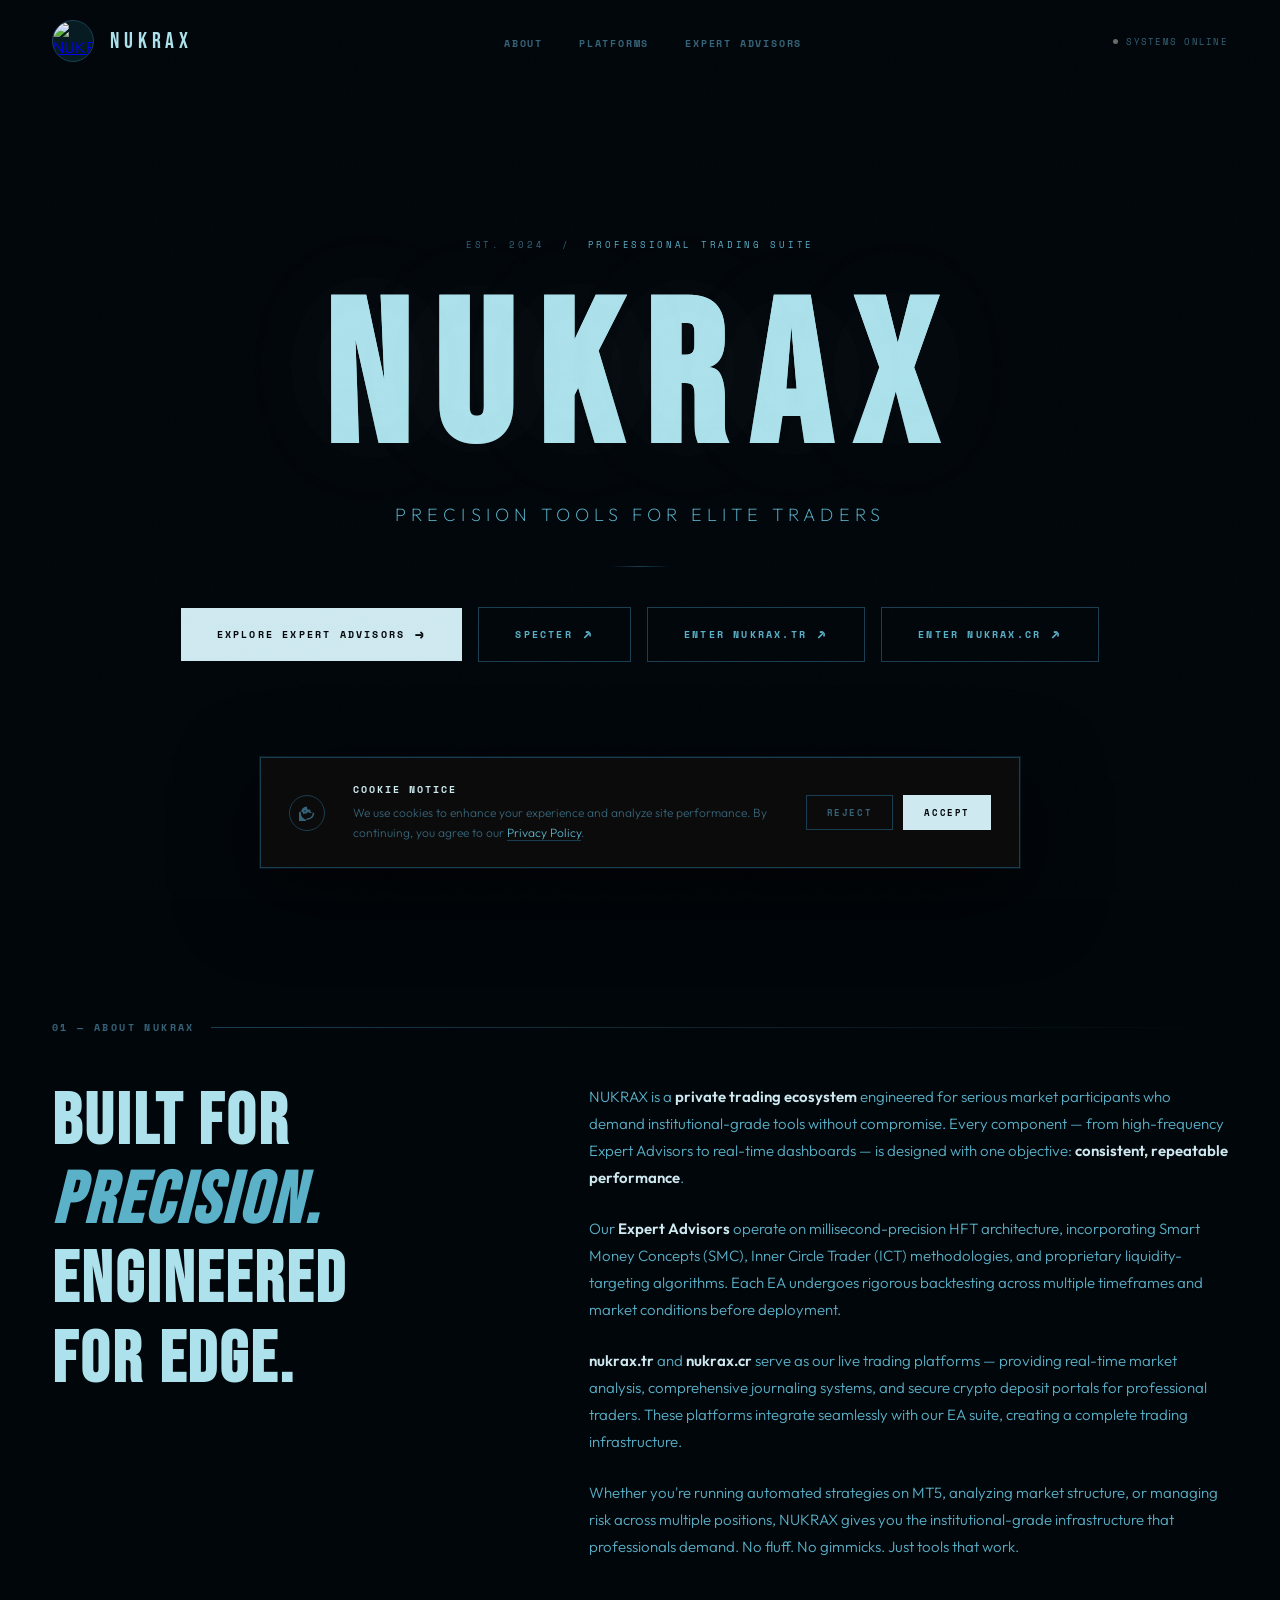
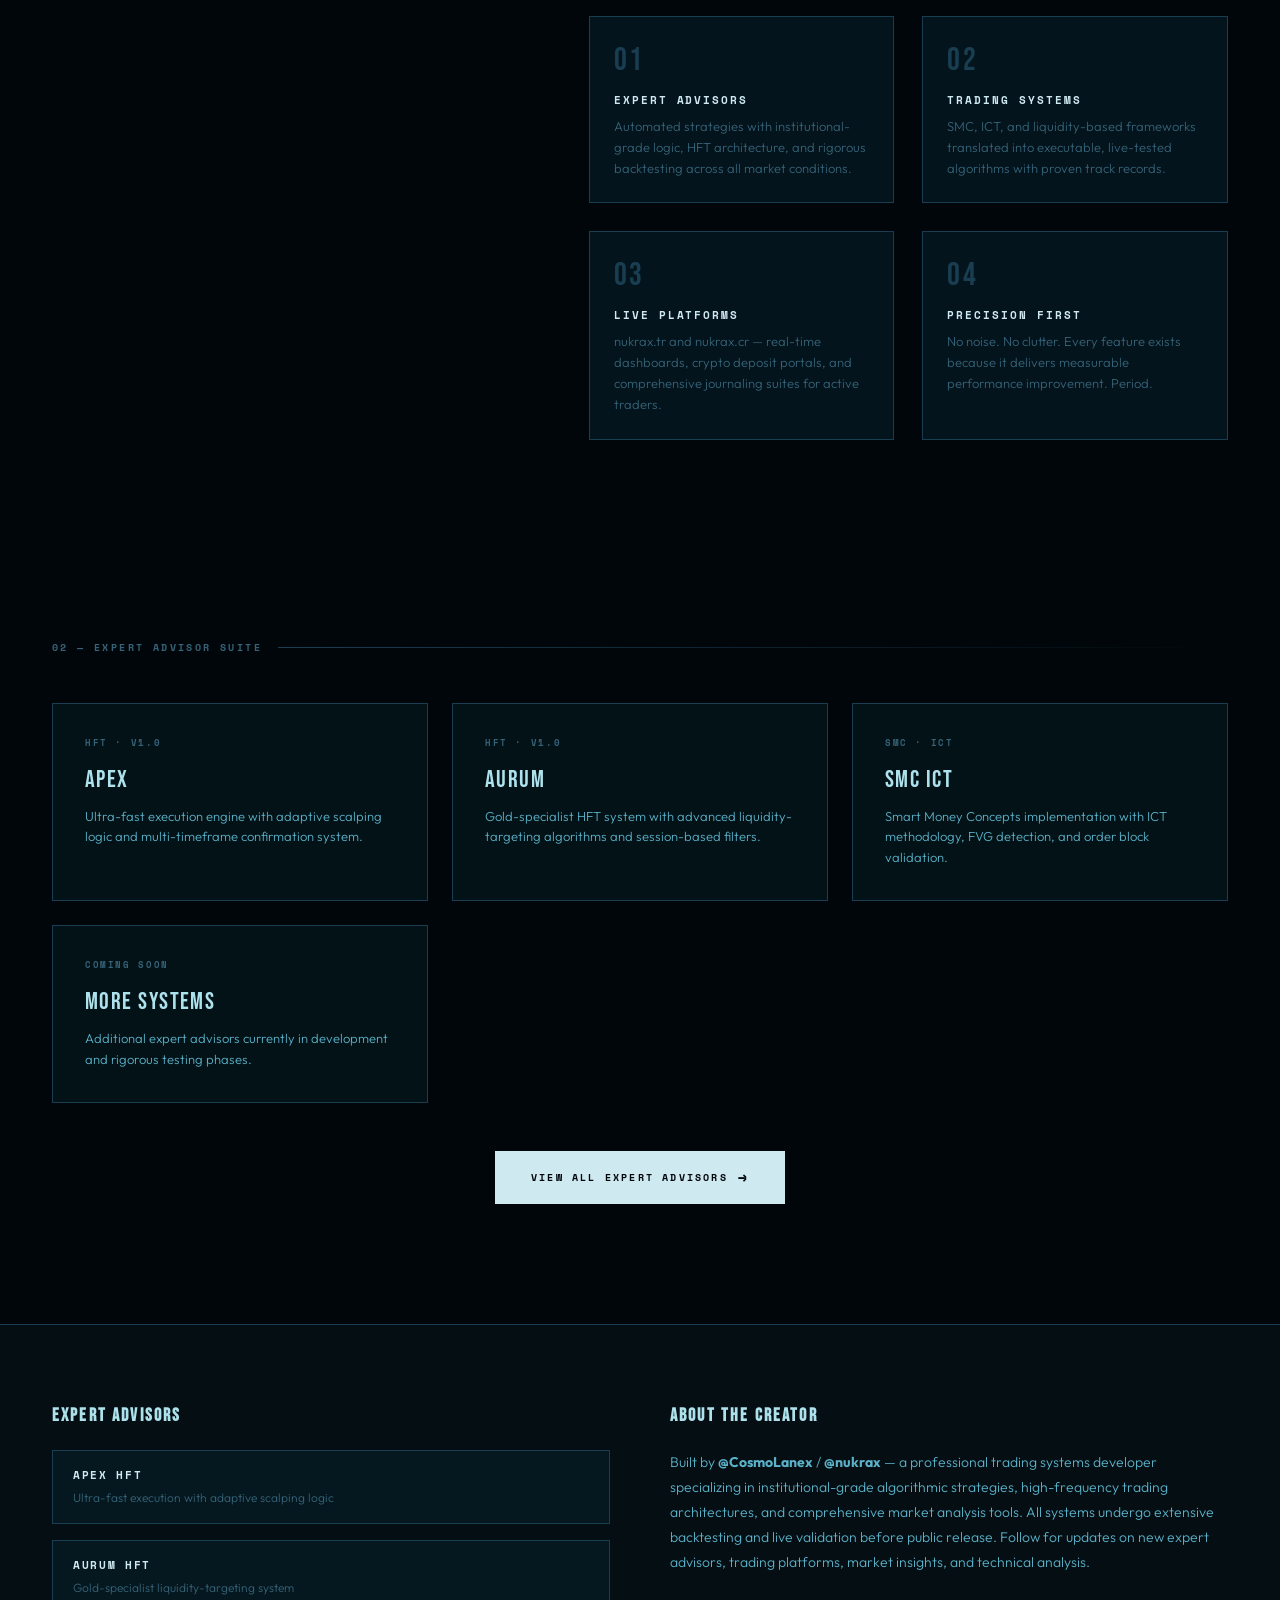
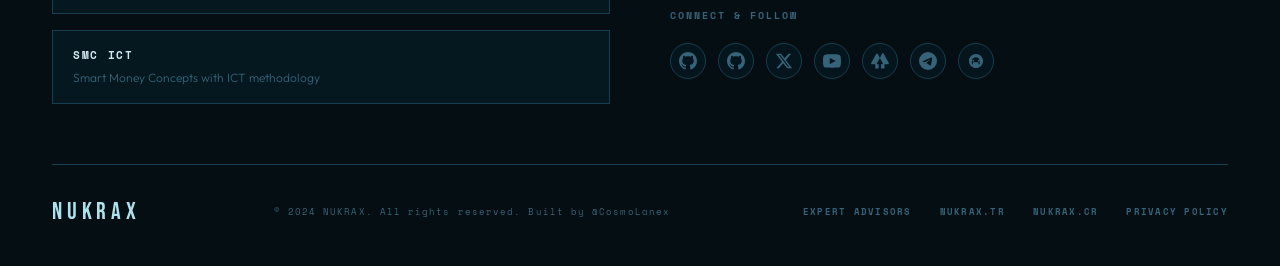
==== index.html @ e753c2ed "Add files via upload" ====
<!DOCTYPE html>
<html lang="en">
<head>
<meta charset="UTF-8"/>
<meta name="viewport" content="width=device-width, initial-scale=1.0"/>
<title>NUKRAX — Precision Tools for Elite Traders</title>
<link rel="preconnect" href="https://fonts.googleapis.com"/>
<link rel="preconnect" href="https://fonts.gstatic.com" crossorigin/>
<link href="https://fonts.googleapis.com/css2?family=Bebas+Neue&family=Space+Mono:wght@400;700&family=Outfit:wght@200;300;400;600&display=swap" rel="stylesheet"/>
<style>
:root {
  --black:    #01060B;
  --deep:     #050E13;
  --charcoal: #061B21;
  --mid:      #07222E;
  --steel:    #1A3E51;
  --muted:    #366378;
  --smoke:    #5AB1C8;
  --offwhite: #cfe9f0;
  --white:    #ADE2EC;
  --accent:   #5AB1C8;
  --glow:     rgba(90,177,200,0.07);
  --glow-md:  rgba(90,177,200,0.14);
  --glow-lg:  rgba(90,177,200,0.26);
  --cyan:     #25839E;
  --font-d:   'Bebas Neue', sans-serif;
  --font-m:   'Space Mono', monospace;
  --font-b:   'Outfit', sans-serif;
  --ease:     cubic-bezier(0.16,1,0.3,1);
}

*,*::before,*::after{box-sizing:border-box;margin:0;padding:0}
html{scroll-behavior:smooth;font-size:16px}
body{
  background:var(--black);
  color:var(--offwhite);
  font-family:var(--font-b);
  font-weight:300;
  overflow-x:hidden;
}

::-webkit-scrollbar{width:2px}
::-webkit-scrollbar-track{background:var(--black)}
::-webkit-scrollbar-thumb{background:var(--steel);border-radius:2px}

/* ── FROST GRAIN ── */
body::after{
  content:'';
  position:fixed;inset:0;
  z-index:9998;
  pointer-events:none;
  opacity:0.02;
  background-image:url("data:image/svg+xml,%3Csvg viewBox='0 0 256 256' xmlns='http://www.w3.org/2000/svg'%3E%3Cfilter id='n'%3E%3CfeTurbulence type='fractalNoise' baseFrequency='0.9' numOctaves='4' stitchTiles='stitch'/%3E%3C/filter%3E%3Crect width='100%25' height='100%25' filter='url(%23n)'/%3E%3C/svg%3E");
  background-size:180px 180px;
  animation:grain .5s steps(1) infinite;
}
@keyframes grain{
  0%,100%{transform:translate(0,0)}10%{transform:translate(-2%,-3%)}
  20%{transform:translate(3%,2%)}30%{transform:translate(-1%,4%)}
  40%{transform:translate(4%,-1%)}50%{transform:translate(-3%,3%)}
  60%{transform:translate(2%,-4%)}70%{transform:translate(-4%,2%)}
  80%{transform:translate(3%,1%)}90%{transform:translate(-2%,-2%)}
}

/* ── PAGE CURTAIN ── */
#page-curtain{
  position:fixed;inset:0;
  z-index:10000;
  background:var(--black);
  pointer-events:none;
  opacity:0;
  transition:opacity .5s var(--ease);
}
#page-curtain.active{
  opacity:1;
  pointer-events:all;
}

/* ── NAV ── */
nav{
  position:fixed;top:0;left:0;right:0;
  z-index:100;
  display:flex;align-items:center;justify-content:space-between;
  padding:20px 52px;
  background:rgba(1,6,11,0);
  backdrop-filter:blur(0px);
  border-bottom:1px solid transparent;
  transition:all .6s var(--ease);
}
nav.scrolled{
  background:rgba(1,6,11,0.82);
  backdrop-filter:blur(20px);
  border-bottom-color:rgba(90,177,200,0.18);
}

/* Logo in top-left corner */
.nav-logo-container {
  display: flex;
  align-items: center;
  gap: 16px;
}
.nav-logo-img {
  width: 42px;
  height: 42px;
  border-radius: 50%;
  overflow: hidden;
  background: var(--charcoal);
  border: 1px solid var(--steel);
  display: flex;
  align-items: center;
  justify-content: center;
  transition: all 0.3s var(--ease);
}
.nav-logo-img:hover {
  border-color: var(--muted);
  box-shadow: 0 0 20px rgba(90,177,200,0.18);
}
.nav-logo-img img {
  width: 100%;
  height: 100%;
  object-fit: cover;
}

.nav-logo{
  font-family:var(--font-d);
  font-size:22px;
  letter-spacing:0.22em;
  color:var(--white);
}
.nav-links{display:flex;gap:36px;list-style:none}
.nav-links a{
  font-family:var(--font-m);
  font-size:10px;font-weight:700;
  letter-spacing:0.18em;
  text-transform:uppercase;
  color:var(--muted);
  text-decoration:none;
  transition:color .25s;
}
.nav-links a:hover{color:var(--smoke)}
.nav-status{
  display:flex;align-items:center;gap:8px;
  font-family:var(--font-m);
  font-size:9px;letter-spacing:0.14em;
  color:var(--muted);text-transform:uppercase;
}
.nav-dot{
  width:5px;height:5px;border-radius:50%;
  background:#6a6a6a;
  animation:blink 2.4s ease-in-out infinite;
}
@keyframes blink{0%,100%{opacity:1}50%{opacity:0.25}}

/* ── HERO ── */
.hero{
  position:relative;z-index:1;
  min-height:100vh;
  display:flex;flex-direction:column;
  align-items:center;justify-content:center;
  text-align:center;
  padding:0 24px;
}

/* Top label */
.hero-label{
  font-family:var(--font-m);
  font-size:9px;letter-spacing:0.3em;
  text-transform:uppercase;
  color:var(--muted);
  margin-bottom:32px;
  opacity:0;
  animation:fadeUp .8s var(--ease) .4s forwards;
}
.hero-label span{color:var(--smoke)}

/* Logo */
.hero-logo{
  font-family:var(--font-d);
  font-size:clamp(72px,16vw,200px);
  letter-spacing:0.12em;
  line-height:1;
  color:var(--white);
  position:relative;
  opacity:0;
  animation:fadeUp 1s var(--ease) .6s forwards;
  text-shadow:0 0 120px rgba(200,200,196,0.06);
}
.hero-logo::after{
  content:'NUKRAX';
  position:absolute;inset:0;
  background:linear-gradient(180deg,var(--white) 40%,transparent 100%);
  -webkit-background-clip:text;
  -webkit-text-fill-color:transparent;
  background-clip:text;
}

/* Tagline */
.hero-tagline{
  font-family:var(--font-b);
  font-weight:200;
  font-size:clamp(13px,2vw,18px);
  letter-spacing:0.28em;
  text-transform:uppercase;
  color:var(--smoke);
  margin-top:20px;
  opacity:0;
  animation:fadeUp .8s var(--ease) .9s forwards;
}

/* Divider */
.hero-divider{
  width:60px;height:1px;
  background:linear-gradient(90deg,transparent,var(--steel),transparent);
  margin:40px auto;
  opacity:0;
  animation:fadeUp .6s var(--ease) 1.1s forwards;
}

/* CTA Buttons */
.hero-ctas{
  display:flex;flex-wrap:wrap;gap:16px;
  align-items:center;justify-content:center;
  opacity:0;
  animation:fadeUp .8s var(--ease) 1.3s forwards;
}

.btn{
  position:relative;
  display:inline-flex;align-items:center;gap:10px;
  padding:16px 36px;
  font-family:var(--font-m);
  font-size:10px;font-weight:700;
  letter-spacing:0.22em;text-transform:uppercase;
  text-decoration:none;
  cursor:pointer;
  overflow:hidden;
  transition:all .35s var(--ease);
  border:none;outline:none;background:none;
}
.btn::before{
  content:'';
  position:absolute;inset:0;
  transition:opacity .35s;
}
.btn-primary{
  background:var(--offwhite);
  color:var(--black);
}
.btn-primary::before{
  background:linear-gradient(135deg,rgba(173,226,236,0.12),transparent);
  opacity:0;
}
.btn-primary:hover{
  background:var(--white);
  transform:translateY(-2px);
  box-shadow:0 12px 40px rgba(90,177,200,0.22),0 0 0 1px rgba(90,177,200,0.25);
}
.btn-primary:hover::before{opacity:1}

.btn-ghost{
  border:1px solid var(--steel);
  color:var(--smoke);
}
.btn-ghost::before{
  background:radial-gradient(ellipse at 50% 0%,var(--glow-md),transparent 70%);
  opacity:0;
}
.btn-ghost:hover{
  border-color:var(--muted);
  color:var(--offwhite);
  transform:translateY(-2px);
  box-shadow:0 8px 32px rgba(0,0,0,0.4),0 0 0 1px rgba(90,177,200,0.25);
}
.btn-ghost:hover::before{opacity:1}

/* Ripple */
.btn .ripple{
  position:absolute;border-radius:50%;
  background:rgba(173,226,236,0.15);
  transform:scale(0);
  animation:ripple-anim .6s linear;
  pointer-events:none;
}
@keyframes ripple-anim{to{transform:scale(4);opacity:0}}

/* Btn icon arrow */
.btn-arrow{
  font-size:14px;
  transition:transform .3s var(--ease);
}
.btn:hover .btn-arrow{
  transform:translateX(3px);
}

/* Scroll hint */
.scroll-hint{
  position:absolute;
  bottom:48px;
  display:flex;flex-direction:column;
  align-items:center;gap:12px;
  font-family:var(--font-m);
  font-size:9px;letter-spacing:0.2em;
  text-transform:uppercase;
  color:var(--muted);
  opacity:0;
  animation:fadeUp .8s var(--ease) 1.6s forwards;
}
.scroll-line{
  width:1px;height:32px;
  background:linear-gradient(180deg,var(--steel),transparent);
  animation:scrollLineAnim 2s ease-in-out infinite;
}
@keyframes scrollLineAnim{
  0%,100%{opacity:0.3;transform:translateY(-8px)}
  50%{opacity:1;transform:translateY(0)}
}

@keyframes fadeUp{
  from{opacity:0;transform:translateY(24px)}
  to{opacity:1;transform:translateY(0)}
}

/* ── REVEAL ── */
.reveal{
  opacity:0;
  transform:translateY(32px);
  transition:all .8s var(--ease);
}
.reveal.visible{
  opacity:1;
  transform:translateY(0);
}

/* ── SECTION LABEL ── */
.section-label{
  font-family:var(--font-m);
  font-size:10px;font-weight:700;
  letter-spacing:0.24em;
  text-transform:uppercase;
  color:var(--muted);
  margin-bottom:48px;
  display:flex;align-items:center;gap:16px;
}
.section-label::after{
  content:'';flex:1;height:1px;
  background:linear-gradient(90deg,var(--steel),transparent);
}

/* ── ABOUT SECTION ── */
.about{
  position:relative;z-index:1;
  max-width:1280px;margin:0 auto;
  padding:120px 52px;
}
.about-grid{
  display:grid;
  grid-template-columns:1fr 1.4fr;
  gap:80px;
  align-items:start;
}
.about-headline{
  font-family:var(--font-d);
  font-size:clamp(42px,6vw,72px);
  line-height:1.1;
  letter-spacing:0.04em;
  color:var(--white);
}
.about-headline em{
  font-style:italic;
  color:var(--smoke);
}
.about-body{
  display:flex;flex-direction:column;gap:24px;
}
.about-body p{
  font-size:15px;
  line-height:1.8;
  color:var(--smoke);
}
.about-body p strong{
  font-weight:600;
  color:var(--offwhite);
}
.about-pillars{
  margin-top:32px;
  display:grid;
  grid-template-columns:repeat(2,1fr);
  gap:28px;
}
.pillar{
  background:rgba(7,34,46,0.5);
  border:1px solid var(--steel);
  padding:24px;
  transition:all .35s var(--ease);
  cursor:pointer;
}
.pillar:hover{
  background:rgba(7,34,46,0.75);
  border-color:var(--muted);
  transform:translateY(-4px);
}
.pillar-num{
  font-family:var(--font-d);
  font-size:32px;
  letter-spacing:0.08em;
  color:var(--steel);
  margin-bottom:12px;
}
.pillar-title{
  font-family:var(--font-m);
  font-size:11px;font-weight:700;
  letter-spacing:0.18em;
  text-transform:uppercase;
  color:var(--offwhite);
  margin-bottom:8px;
}
.pillar-desc{
  font-size:13px;
  line-height:1.6;
  color:var(--muted);
}

/* ── EA PREVIEW SECTION ── */
.ea-section{
  position:relative;z-index:1;
  max-width:1280px;margin:0 auto;
  padding:80px 52px 120px;
}
.ea-preview-grid{
  display:grid;
  grid-template-columns:repeat(auto-fit,minmax(280px,1fr));
  gap:24px;
  margin-bottom:48px;
}
.ea-preview-card{
  background:rgba(6,27,33,0.6);
  border:1px solid var(--steel);
  padding:32px;
  transition:all .35s var(--ease);
  cursor:pointer;
  text-decoration: none;
  color: inherit;
  display: block;
}
.ea-preview-card:hover{
  background:rgba(7,34,46,0.8);
  border-color:var(--muted);
  transform:translateY(-6px);
  box-shadow:0 16px 48px rgba(0,0,0,0.4);
}
.ea-preview-card-tag{
  font-family:var(--font-m);
  font-size:9px;font-weight:700;
  letter-spacing:0.18em;
  text-transform:uppercase;
  color:var(--muted);
  margin-bottom:16px;
}
.ea-preview-card-name{
  font-family:var(--font-d);
  font-size:24px;
  letter-spacing:0.06em;
  color:var(--white);
  margin-bottom:12px;
}
.ea-preview-card-desc{
  font-size:13px;
  line-height:1.6;
  color:var(--smoke);
}
.ea-cta-wrap{
  text-align:center;
}

/* ── FOOTER ── */
footer{
  position:relative;z-index:1;
  background:var(--deep);
  border-top:1px solid var(--steel);
  padding:80px 52px 40px;
}
.footer-content {
  max-width:1280px;
  margin:0 auto;
}
.footer-grid {
  display: grid;
  grid-template-columns: 1fr 1fr;
  gap: 60px;
  margin-bottom: 60px;
}
.footer-column h3 {
  font-family: var(--font-d);
  font-size: 18px;
  letter-spacing: 0.12em;
  color: var(--white);
  margin-bottom: 24px;
}
.footer-ea-list {
  display: flex;
  flex-direction: column;
  gap: 16px;
}
.footer-ea-item {
  background: rgba(7,34,46,0.5);
  border: 1px solid var(--steel);
  padding: 16px 20px;
  transition: all 0.3s var(--ease);
  text-decoration: none;
  color: inherit;
  display: block;
}
.footer-ea-item:hover {
  background: rgba(7,34,46,0.75);
  border-color: var(--muted);
  transform: translateX(4px);
}
.footer-ea-name {
  font-family: var(--font-m);
  font-size: 11px;
  font-weight: 700;
  letter-spacing: 0.15em;
  text-transform: uppercase;
  color: var(--offwhite);
  margin-bottom: 6px;
}
.footer-ea-desc {
  font-size: 12px;
  line-height: 1.5;
  color: var(--muted);
}
.footer-info {
  font-size: 14px;
  line-height: 1.8;
  color:var(--smoke);
  margin-bottom: 32px;
}
.footer-social-title {
  font-family: var(--font-m);
  font-size: 10px;
  font-weight: 700;
  letter-spacing: 0.2em;
  text-transform: uppercase;
  color: var(--muted);
  margin-bottom: 20px;
}
.footer-social-links {
  display: flex;
  flex-wrap: wrap;
  gap: 12px;
}
.social-icon {
  width: 36px;
  height: 36px;
  border: 1px solid var(--steel);
  border-radius: 50%;
  display: flex;
  align-items: center;
  justify-content: center;
  color: var(--muted);
  text-decoration: none;
  transition: all 0.3s var(--ease);
  background: rgba(7,34,46,0.4);
}
.social-icon:hover {
  border-color: var(--smoke);
  color: var(--offwhite);
  background: rgba(46,46,46,0.5);
  transform: translateY(-2px);
}
.social-icon svg {
  width: 18px;
  height: 18px;
  fill: currentColor;
}
.footer-bottom {
  border-top: 1px solid var(--steel);
  padding-top: 32px;
  display: flex;
  justify-content: space-between;
  align-items: center;
  flex-wrap: wrap;
  gap: 20px;
}
.footer-logo{
  font-family:var(--font-d);
  font-size:24px;
  letter-spacing:0.2em;
  color:var(--white);
}
.footer-copy{
  font-family:var(--font-m);
  font-size:9px;
  letter-spacing:0.12em;
  color:var(--muted);
}
.footer-links{
  display:flex;gap:28px;
}
.footer-links a{
  font-family:var(--font-m);
  font-size:9px;font-weight:700;
  letter-spacing:0.14em;
  text-transform:uppercase;
  color:var(--muted);
  text-decoration:none;
  transition:color .25s;
}
.footer-links a:hover{color:var(--smoke)}

/* ── RESPONSIVE ── */
@media (max-width: 768px) {
  nav { 
    padding: 16px 20px;
    gap: 12px;
  }
  .nav-logo-container {
    gap: 10px;
  }
  .nav-logo {
    font-size: 16px;
  }
  .nav-links { 
    display: none;
  }
  .nav-status {
    display: none;
  }
  .nav-logo-img { 
    width: 36px; 
    height: 36px; 
  }
  
  .about { padding: 80px 24px; }
  .about-grid {
    grid-template-columns: 1fr;
    gap: 48px;
  }
  .about-pillars {
    grid-template-columns: 1fr;
  }
  
  .ea-section { padding: 60px 24px 80px; }
  .ea-preview-grid {
    grid-template-columns: 1fr;
  }
  
  footer { padding: 60px 24px 32px; }
  .footer-grid {
    grid-template-columns: 1fr;
    gap: 40px;
  }
  .footer-bottom {
    flex-direction: column;
    align-items: flex-start;
  }
}

@media (max-width: 480px) {
  nav {
    padding: 12px 16px;
  }
  .nav-logo {
    font-size: 14px;
    letter-spacing: 0.15em;
  }
  .nav-logo-img {
    width: 32px;
    height: 32px;
  }
  
  .hero-ctas {
    flex-direction: column;
    width: 100%;
  }
  .btn {
    width: 100%;
    justify-content: center;
  }
  .footer-social-links {
    gap: 10px;
  }
  .social-icon {
    width: 32px;
    height: 32px;
  }
  .social-icon svg {
    width: 16px;
    height: 16px;
  }
}

/* ── COOKIE BANNER ── */
#cookie-banner {
  position: fixed;
  bottom: 32px;
  left: 50%;
  transform: translateX(-50%) translateY(120px);
  z-index: 9999;
  width: calc(100% - 48px);
  max-width: 760px;
  background: rgba(12,12,12,0.96);
  border: 1px solid var(--steel);
  backdrop-filter: blur(24px);
  -webkit-backdrop-filter: blur(24px);
  padding: 24px 28px;
  display: flex;
  align-items: center;
  gap: 28px;
  opacity: 0;
  transition: transform 0.7s cubic-bezier(0.16,1,0.3,1), opacity 0.7s cubic-bezier(0.16,1,0.3,1);
  box-shadow: 0 24px 80px rgba(0,0,0,0.7), 0 0 0 1px rgba(26,62,81,0.45);
}
#cookie-banner.visible {
  transform: translateX(-50%) translateY(0);
  opacity: 1;
}
#cookie-banner.hiding {
  transform: translateX(-50%) translateY(140px);
  opacity: 0;
}
.cookie-icon {
  flex-shrink: 0;
  width: 36px;
  height: 36px;
  border: 1px solid var(--steel);
  border-radius: 50%;
  display: flex;
  align-items: center;
  justify-content: center;
  color: var(--muted);
}
.cookie-icon svg {
  width: 16px;
  height: 16px;
  fill: currentColor;
}
.cookie-text {
  flex: 1;
  min-width: 0;
}
.cookie-title {
  font-family: var(--font-m);
  font-size: 10px;
  font-weight: 700;
  letter-spacing: 0.2em;
  text-transform: uppercase;
  color: var(--offwhite);
  margin-bottom: 6px;
}
.cookie-body {
  font-family: var(--font-b);
  font-size: 12px;
  line-height: 1.65;
  color: var(--muted);
}
.cookie-body a {
  color: var(--smoke);
  text-decoration: underline;
  text-underline-offset: 3px;
  text-decoration-color: var(--steel);
  transition: color 0.2s, text-decoration-color 0.2s;
}
.cookie-body a:hover {
  color: var(--offwhite);
  text-decoration-color: var(--muted);
}
.cookie-actions {
  display: flex;
  flex-shrink: 0;
  gap: 10px;
  align-items: center;
}
.cookie-btn {
  font-family: var(--font-m);
  font-size: 9px;
  font-weight: 700;
  letter-spacing: 0.18em;
  text-transform: uppercase;
  padding: 10px 20px;
  border: 1px solid var(--steel);
  background: none;
  cursor: pointer;
  transition: all 0.25s var(--ease);
  white-space: nowrap;
}
.cookie-btn-accept {
  background: var(--offwhite);
  color: var(--black);
  border-color: var(--offwhite);
}
.cookie-btn-accept:hover {
  background: var(--white);
  border-color: var(--white);
  box-shadow: 0 4px 20px rgba(90,177,200,0.2);
}
.cookie-btn-reject {
  color: var(--muted);
  border-color: var(--steel);
}
.cookie-btn-reject:hover {
  color: var(--smoke);
  border-color: var(--muted);
}
@media (max-width: 640px) {
  #cookie-banner {
    bottom: 16px;
    flex-direction: column;
    align-items: flex-start;
    gap: 16px;
    padding: 20px;
  }
  .cookie-icon { display: none; }
  .cookie-actions { width: 100%; }
  .cookie-btn { flex: 1; text-align: center; }
}
</style>
</head>
<body>

<!-- PAGE CURTAIN -->
<div id="page-curtain"></div>

<!-- CANVAS BACKGROUND -->
<!-- NAV -->
<nav id="navbar">
  <div class="nav-logo-container">
    <a href="index.html" class="nav-logo-img">
      <img src="assets/logo.png" alt="NUKRAX Logo">
    </a>
    <span class="nav-logo">nukrax</span>
  </div>
  <ul class="nav-links">
    <li><a href="#about">About</a></li>
    <li><a href="#ea">Platforms</a></li>
    <li><a href="ea-selection.html">Expert Advisors</a></li>
  </ul>
  <div class="nav-status">
    <div class="nav-dot"></div>
    <span>Systems Online</span>
  </div>
</nav>

<!-- HERO -->
<section class="hero">
  <p class="hero-label">Est. 2024 &nbsp;/&nbsp; <span>Professional Trading Suite</span></p>
  <h1 class="hero-logo" aria-label="NUKRAX">NUKRAX</h1>
  <p class="hero-tagline">Precision Tools for Elite Traders</p>
  <div class="hero-divider"></div>
  <div class="hero-ctas">
    <a href="ea-selection.html" class="btn btn-primary" id="btn-ea">
      Explore Expert Advisors
      <span class="btn-arrow">→</span>
    </a>
    <a href="https://specter.cosmolanex.workers.dev/" class="btn btn-ghost" id="btn-specter" target="_blank" rel="noopener noreferrer">
      SPECTER
      <span class="btn-arrow">↗</span>
    </a>
    <a href="redirect.html?dest=tr" class="btn btn-ghost" id="btn-tr">
      Enter nukrax.tr
      <span class="btn-arrow">↗</span>
    </a>
    <a href="nukrax-cr.html" class="btn btn-ghost" id="btn-cr">
      Enter nukrax.cr
      <span class="btn-arrow">↗</span>
    </a>
  </div>
  <div class="scroll-hint">
    <span>Scroll</span>
    <div class="scroll-line"></div>
  </div>
</section>

<!-- ABOUT -->
<section class="about" id="about">
  <div class="section-label reveal">01 — About NUKRAX</div>
  <div class="about-grid">
    <div class="reveal">
      <h2 class="about-headline">
        Built for<br/><em>precision.</em><br/>Engineered<br/>for edge.
      </h2>
    </div>
    <div class="about-body reveal">
      <p>
        NUKRAX is a <strong>private trading ecosystem</strong> engineered for serious market participants who demand institutional-grade tools without compromise. Every component — from high-frequency Expert Advisors to real-time dashboards — is designed with one objective: <strong>consistent, repeatable performance</strong>.
      </p>
      <p>
        Our <strong>Expert Advisors</strong> operate on millisecond-precision HFT architecture, incorporating Smart Money Concepts (SMC), Inner Circle Trader (ICT) methodologies, and proprietary liquidity-targeting algorithms. Each EA undergoes rigorous backtesting across multiple timeframes and market conditions before deployment.
      </p>
      <p>
        <strong>nukrax.tr</strong> and <strong>nukrax.cr</strong> serve as our live trading platforms — providing real-time market analysis, comprehensive journaling systems, and secure crypto deposit portals for professional traders. These platforms integrate seamlessly with our EA suite, creating a complete trading infrastructure.
      </p>
      <p>
        Whether you're running automated strategies on MT5, analyzing market structure, or managing risk across multiple positions, NUKRAX gives you the institutional-grade infrastructure that professionals demand. No fluff. No gimmicks. Just tools that work.
      </p>
      <div class="about-pillars">
        <div class="pillar">
          <div class="pillar-num">01</div>
          <div class="pillar-title">Expert Advisors</div>
          <div class="pillar-desc">Automated strategies with institutional-grade logic, HFT architecture, and rigorous backtesting across all market conditions.</div>
        </div>
        <div class="pillar">
          <div class="pillar-num">02</div>
          <div class="pillar-title">Trading Systems</div>
          <div class="pillar-desc">SMC, ICT, and liquidity-based frameworks translated into executable, live-tested algorithms with proven track records.</div>
        </div>
        <div class="pillar">
          <div class="pillar-num">03</div>
          <div class="pillar-title">Live Platforms</div>
          <div class="pillar-desc">nukrax.tr and nukrax.cr — real-time dashboards, crypto deposit portals, and comprehensive journaling suites for active traders.</div>
        </div>
        <div class="pillar">
          <div class="pillar-num">04</div>
          <div class="pillar-title">Precision First</div>
          <div class="pillar-desc">No noise. No clutter. Every feature exists because it delivers measurable performance improvement. Period.</div>
        </div>
      </div>
    </div>
  </div>
</section>

<!-- EA PREVIEW -->
<section class="ea-section" id="ea">
  <div class="section-label reveal">02 — Expert Advisor Suite</div>
  <div class="ea-preview-grid reveal">
    <a href="ea/apex.html" class="ea-preview-card">
      <div class="ea-preview-card-tag">HFT · v1.0</div>
      <div class="ea-preview-card-name">APEX</div>
      <div class="ea-preview-card-desc">Ultra-fast execution engine with adaptive scalping logic and multi-timeframe confirmation system.</div>
    </a>
    <a href="ea/aurum.html" class="ea-preview-card">
      <div class="ea-preview-card-tag">HFT · v1.0</div>
      <div class="ea-preview-card-name">AURUM</div>
      <div class="ea-preview-card-desc">Gold-specialist HFT system with advanced liquidity-targeting algorithms and session-based filters.</div>
    </a>
    <a href="ea/smc-ict.html" class="ea-preview-card">
      <div class="ea-preview-card-tag">SMC · ICT</div>
      <div class="ea-preview-card-name">SMC ICT</div>
      <div class="ea-preview-card-desc">Smart Money Concepts implementation with ICT methodology, FVG detection, and order block validation.</div>
    </a>
    <a href="ea/404.html" class="ea-preview-card">
      <div class="ea-preview-card-tag">COMING SOON</div>
      <div class="ea-preview-card-name">MORE SYSTEMS</div>
      <div class="ea-preview-card-desc">Additional expert advisors currently in development and rigorous testing phases.</div>
    </a>
  </div>
  <div class="ea-cta-wrap reveal">
    <a href="ea-selection.html" class="btn btn-primary">
      View All Expert Advisors
      <span class="btn-arrow">→</span>
    </a>
  </div>
</section>

<!-- FOOTER -->
<footer>
  <div class="footer-content">
    <div class="footer-grid">
      <div class="footer-column">
        <h3>EXPERT ADVISORS</h3>
        <div class="footer-ea-list">
          <a href="ea/apex.html" class="footer-ea-item">
            <div class="footer-ea-name">APEX HFT</div>
            <div class="footer-ea-desc">Ultra-fast execution with adaptive scalping logic</div>
          </a>
          <a href="ea/aurum.html" class="footer-ea-item">
            <div class="footer-ea-name">AURUM HFT</div>
            <div class="footer-ea-desc">Gold-specialist liquidity-targeting system</div>
          </a>
          <a href="ea/smc-ict.html" class="footer-ea-item">
            <div class="footer-ea-name">SMC ICT</div>
            <div class="footer-ea-desc">Smart Money Concepts with ICT methodology</div>
          </a>
        </div>
      </div>
      
      <div class="footer-column">
        <h3>ABOUT THE CREATOR</h3>
        <p class="footer-info">
          Built by <strong>@CosmoLanex</strong> / <strong>@nukrax</strong> — a professional trading systems developer specializing in institutional-grade algorithmic strategies, high-frequency trading architectures, and comprehensive market analysis tools. All systems undergo extensive backtesting and live validation before public release. Follow for updates on new expert advisors, trading platforms, market insights, and technical analysis.
        </p>
        <div class="footer-social-title">Connect & Follow</div>
        <div class="footer-social-links">
          <a href="https://github.com/CosmoLanex" class="social-icon" target="_blank" rel="noopener noreferrer" title="GitHub - CosmoLanex">
            <svg viewBox="0 0 24 24"><path d="M12 0c-6.626 0-12 5.373-12 12 0 5.302 3.438 9.8 8.207 11.387.599.111.793-.261.793-.577v-2.234c-3.338.726-4.033-1.416-4.033-1.416-.546-1.387-1.333-1.756-1.333-1.756-1.089-.745.083-.729.083-.729 1.205.084 1.839 1.237 1.839 1.237 1.07 1.834 2.807 1.304 3.492.997.107-.775.418-1.305.762-1.604-2.665-.305-5.467-1.334-5.467-5.931 0-1.311.469-2.381 1.236-3.221-.124-.303-.535-1.524.117-3.176 0 0 1.008-.322 3.301 1.23.957-.266 1.983-.399 3.003-.404 1.02.005 2.047.138 3.006.404 2.291-1.552 3.297-1.23 3.297-1.23.653 1.653.242 2.874.118 3.176.77.84 1.235 1.911 1.235 3.221 0 4.609-2.807 5.624-5.479 5.921.43.372.823 1.102.823 2.222v3.293c0 .319.192.694.801.576 4.765-1.589 8.199-6.086 8.199-11.386 0-6.627-5.373-12-12-12z"/></svg>
          </a>
          <a href="https://github.com/nukrax" class="social-icon" target="_blank" rel="noopener noreferrer" title="GitHub - nukrax">
            <svg viewBox="0 0 24 24"><path d="M12 0c-6.626 0-12 5.373-12 12 0 5.302 3.438 9.8 8.207 11.387.599.111.793-.261.793-.577v-2.234c-3.338.726-4.033-1.416-4.033-1.416-.546-1.387-1.333-1.756-1.333-1.756-1.089-.745.083-.729.083-.729 1.205.084 1.839 1.237 1.839 1.237 1.07 1.834 2.807 1.304 3.492.997.107-.775.418-1.305.762-1.604-2.665-.305-5.467-1.334-5.467-5.931 0-1.311.469-2.381 1.236-3.221-.124-.303-.535-1.524.117-3.176 0 0 1.008-.322 3.301 1.23.957-.266 1.983-.399 3.003-.404 1.02.005 2.047.138 3.006.404 2.291-1.552 3.297-1.23 3.297-1.23.653 1.653.242 2.874.118 3.176.77.84 1.235 1.911 1.235 3.221 0 4.609-2.807 5.624-5.479 5.921.43.372.823 1.102.823 2.222v3.293c0 .319.192.694.801.576 4.765-1.589 8.199-6.086 8.199-11.386 0-6.627-5.373-12-12-12z"/></svg>
          </a>
          <a href="https://x.com/CosmoLanex" class="social-icon" target="_blank" rel="noopener noreferrer" title="X/Twitter">
            <svg viewBox="0 0 24 24"><path d="M18.244 2.25h3.308l-7.227 8.26 8.502 11.24H16.17l-5.214-6.817L4.99 21.75H1.68l7.73-8.835L1.254 2.25H8.08l4.713 6.231zm-1.161 17.52h1.833L7.084 4.126H5.117z"/></svg>
          </a>
          <a href="https://www.youtube.com/@CosmoLanex" class="social-icon" target="_blank" rel="noopener noreferrer" title="YouTube - CosmoLanex">
            <svg viewBox="0 0 24 24"><path d="M19.615 3.184c-3.604-.246-11.631-.245-15.23 0-3.897.266-4.356 2.62-4.385 8.816.029 6.185.484 8.549 4.385 8.816 3.6.245 11.626.246 15.23 0 3.897-.266 4.356-2.62 4.385-8.816-.029-6.185-.484-8.549-4.385-8.816zm-10.615 12.816v-8l8 3.993-8 4.007z"/></svg>
          </a>
          <a href="https://linktr.ee/CosmoLanex" class="social-icon" target="_blank" rel="noopener noreferrer" title="Linktree">
            <svg viewBox="0 0 24 24"><path d="M7.953 15.066c-.08.163-.08.324-.08.486.08.517.528.897 1.052.89h1.294v4.776c0 .486-.404.89-.89.89H6.577a.898.898 0 0 1-.889-.891v-4.774H.992c-.728 0-1.214-.729-.89-1.377l6.96-12.627a1.065 1.065 0 0 1 1.863 0l2.913 5.585-3.885 7.042zm15.945 0-6.96-12.627c-.494-.87-1.69-.87-2.184 0l-2.913 5.585 3.885 7.042c.08.163.08.324.08.486-.08.517-.528.897-1.052.89h-1.294v4.776c.005.49.4.887.89.89h2.751a.898.898 0 0 0 .889-.89v-4.775h4.706c.728 0 1.214-.729.89-1.377z"/></svg>
          </a>
          <a href="https://t.me/CosmoLanex" class="social-icon" target="_blank" rel="noopener noreferrer" title="Telegram">
            <svg viewBox="0 0 24 24"><path d="M11.944 0A12 12 0 0 0 0 12a12 12 0 0 0 12 12 12 12 0 0 0 12-12A12 12 0 0 0 12 0a12 12 0 0 0-.056 0zm4.962 7.224c.1-.002.321.023.465.14a.506.506 0 0 1 .171.325c.016.093.036.306.02.472-.18 1.898-.962 6.502-1.36 8.627-.168.9-.499 1.201-.82 1.23-.696.065-1.225-.46-1.9-.902-1.056-.693-1.653-1.124-2.678-1.8-1.185-.78-.417-1.21.258-1.91.177-.184 3.247-2.977 3.307-3.23.007-.032.014-.15-.056-.212s-.174-.041-.249-.024c-.106.024-1.793 1.14-5.061 3.345-.48.33-.913.49-1.302.48-.428-.008-1.252-.241-1.865-.44-.752-.245-1.349-.374-1.297-.789.027-.216.325-.437.893-.663 3.498-1.524 5.83-2.529 6.998-3.014 3.332-1.386 4.025-1.627 4.476-1.635z"/></svg>
          </a>
          <a href="https://phantom.com/user/CosmoLanex" class="social-icon" target="_blank" rel="noopener noreferrer" title="Phantom Wallet">
            <svg viewBox="0 0 128 128" xmlns="http://www.w3.org/2000/svg"><path d="M64 4C30.86 4 4 30.86 4 64s26.86 60 60 60 60-26.86 60-60S97.14 4 64 4z" fill="none"/><path d="M111.5 64c0 26.23-21.27 47.5-47.5 47.5S16.5 90.23 16.5 64 37.77 16.5 64 16.5 111.5 37.77 111.5 64z" fill="none"/><path fill-rule="evenodd" clip-rule="evenodd" d="M64 14C36.39 14 14 36.39 14 64s22.39 50 50 50 50-22.39 50-50S91.61 14 64 14zM44.5 55a6.5 6.5 0 1 1 0 13 6.5 6.5 0 0 1 0-13zm39 0a6.5 6.5 0 1 1 0 13 6.5 6.5 0 0 1 0-13zM64 38c-16.57 0-30 11.19-30 25v18.5c0 2.49 1.56 4.56 3.75 5.59C39.64 89.66 42 87.09 42 84V72h40v12c0 3.09 2.36 5.66 5.25 3.09C89.44 86.06 91 83.99 91 81.5V63c0-13.81-13.43-25-27-25z"/></svg>
          </a>
        </div>
      </div>
    </div>
    
    <div class="footer-bottom">
      <div class="footer-logo">NUKRAX</div>
      <div class="footer-copy">© 2024 NUKRAX. All rights reserved. Built by @CosmoLanex</div>
      <div class="footer-links">
        <a href="ea-selection.html">Expert Advisors</a>
        <a href="redirect.html?dest=tr">nukrax.tr</a>
        <a href="nukrax-cr.html">nukrax.cr</a>
        <a href="p.html" target="_blank">Privacy Policy</a>
      </div>
    </div>
  </div>
</footer>

<script>
/* ── RIPPLE ── */
document.querySelectorAll('.btn').forEach(btn=>{
  btn.addEventListener('click',function(e){
    const r=document.createElement('span');
    r.classList.add('ripple');
    const rect=this.getBoundingClientRect();
    const size=Math.max(rect.width,rect.height)*2;
    r.style.cssText=`width:${size}px;height:${size}px;left:${e.clientX-rect.left-size/2}px;top:${e.clientY-rect.top-size/2}px`;
    this.appendChild(r);
    setTimeout(()=>r.remove(),700);
  });
});

/* ── PAGE TRANSITIONS ── */
const curtain=document.getElementById('page-curtain');

document.querySelectorAll('a[href]:not([href^="#"]):not([target="_blank"])').forEach(a=>{
  a.addEventListener('click',function(e){
    const href=this.getAttribute('href');
    if(!href||href.startsWith('http')||href.startsWith('mailto')) return;
    e.preventDefault();
    curtain.classList.add('active');
    setTimeout(()=>{
      sessionStorage.setItem('nukrax_from_index', 'true');
      window.location.href=href;
    },500);
  });
});

// Handle back button - remove curtain immediately
if(sessionStorage.getItem('nukrax_from_index')) {
  sessionStorage.removeItem('nukrax_from_index');
  curtain.classList.remove('active');
}
if(sessionStorage.getItem('nukrax_from_ea_selection')) {
  sessionStorage.removeItem('nukrax_from_ea_selection');
  curtain.classList.remove('active');
}
if(sessionStorage.getItem('nukrax_from_tr')) {
  sessionStorage.removeItem('nukrax_from_tr');
  curtain.classList.remove('active');
}
if(sessionStorage.getItem('nukrax_from_ea')) {
  sessionStorage.removeItem('nukrax_from_ea');
  curtain.classList.remove('active');
}

// Also handle browser back button
window.addEventListener('pageshow', function(event) {
  if (event.persisted || (window.performance && window.performance.navigation.type === 2)) {
    // Page was loaded from cache (back button)
    curtain.classList.remove('active');
  }
});

/* ── NAVBAR SCROLL ── */
const navbar=document.getElementById('navbar');
window.addEventListener('scroll',()=>{
  navbar.classList.toggle('scrolled',window.scrollY>60);
});

/* ── REVEAL ON SCROLL ── */
const reveals=document.querySelectorAll('.reveal');
const io=new IntersectionObserver(entries=>{
  entries.forEach(entry=>{
    if(entry.isIntersecting) entry.target.classList.add('visible');
  });
},{threshold:0.1});
reveals.forEach(el=>io.observe(el));

</script>
<!-- NUKRAX mountain environment: layered parallax peaks, drifting mist, frost, mouse + scroll reactivity -->
<script src="assets/nukrax-mountain-bg.js"></script>

<!-- COOKIE BANNER -->
<div id="cookie-banner" role="dialog" aria-label="Cookie consent">
  <div class="cookie-icon">
    <svg viewBox="0 0 24 24"><path d="M21.598 11.064a1.006 1.006 0 0 0-.854-.172A2.938 2.938 0 0 1 20 11c-1.654 0-3-1.346-3.003-2.937.005-.034.016-.136.017-.17a1 1 0 0 0-1.255-1.006A2.963 2.963 0 0 1 15 7c-1.654 0-3-1.346-3-3 0-.217.031-.431.082-.633a1 1 0 0 0-1.145-1.24 10 10 0 1 0 11.656 11.656 1 1 0 0 0-.995-1.719zM12 20a8 8 0 1 1-7.656-10.187A5.008 5.008 0 0 0 9 13a4.98 4.98 0 0 0 4.532-2.938A5.01 5.01 0 0 0 20 11c.173 0 .345-.01.516-.027A8.044 8.044 0 0 1 12 20zM8 13a1 1 0 1 1-2 0 1 1 0 0 1 2 0zm2-4a1 1 0 1 1-2 0 1 1 0 0 1 2 0zm6 2a1 1 0 1 1-2 0 1 1 0 0 1 2 0z"/></svg>
  </div>
  <div class="cookie-text">
    <div class="cookie-title">Cookie Notice</div>
    <div class="cookie-body">
      We use cookies to enhance your experience and analyze site performance. By continuing, you agree to our <a href="p.html" target="_blank">Privacy Policy</a>.
    </div>
  </div>
  <div class="cookie-actions">
    <button class="cookie-btn cookie-btn-reject" id="cookie-reject">Reject</button>
    <button class="cookie-btn cookie-btn-accept" id="cookie-accept">Accept</button>
  </div>
</div>

<script>
/* ── COOKIE BANNER ── */
(function(){
  const banner = document.getElementById('cookie-banner');
  const STORAGE_KEY = 'nukrax_cookie_consent';

  // Don't show if already decided (try/catch for file:// local preview)
  try { if (localStorage.getItem(STORAGE_KEY)) return; } catch(e) {}

  // Slide in after short delay
  setTimeout(() => banner.classList.add('visible'), 900);

  function dismiss(choice) {
    banner.classList.add('hiding');
    banner.classList.remove('visible');
    try { localStorage.setItem(STORAGE_KEY, choice); } catch(e) {}
    setTimeout(() => banner.remove(), 750);
  }

  document.getElementById('cookie-accept').addEventListener('click', () => dismiss('accepted'));
  document.getElementById('cookie-reject').addEventListener('click', () => dismiss('rejected'));
})();
</script>
</body>
</html>
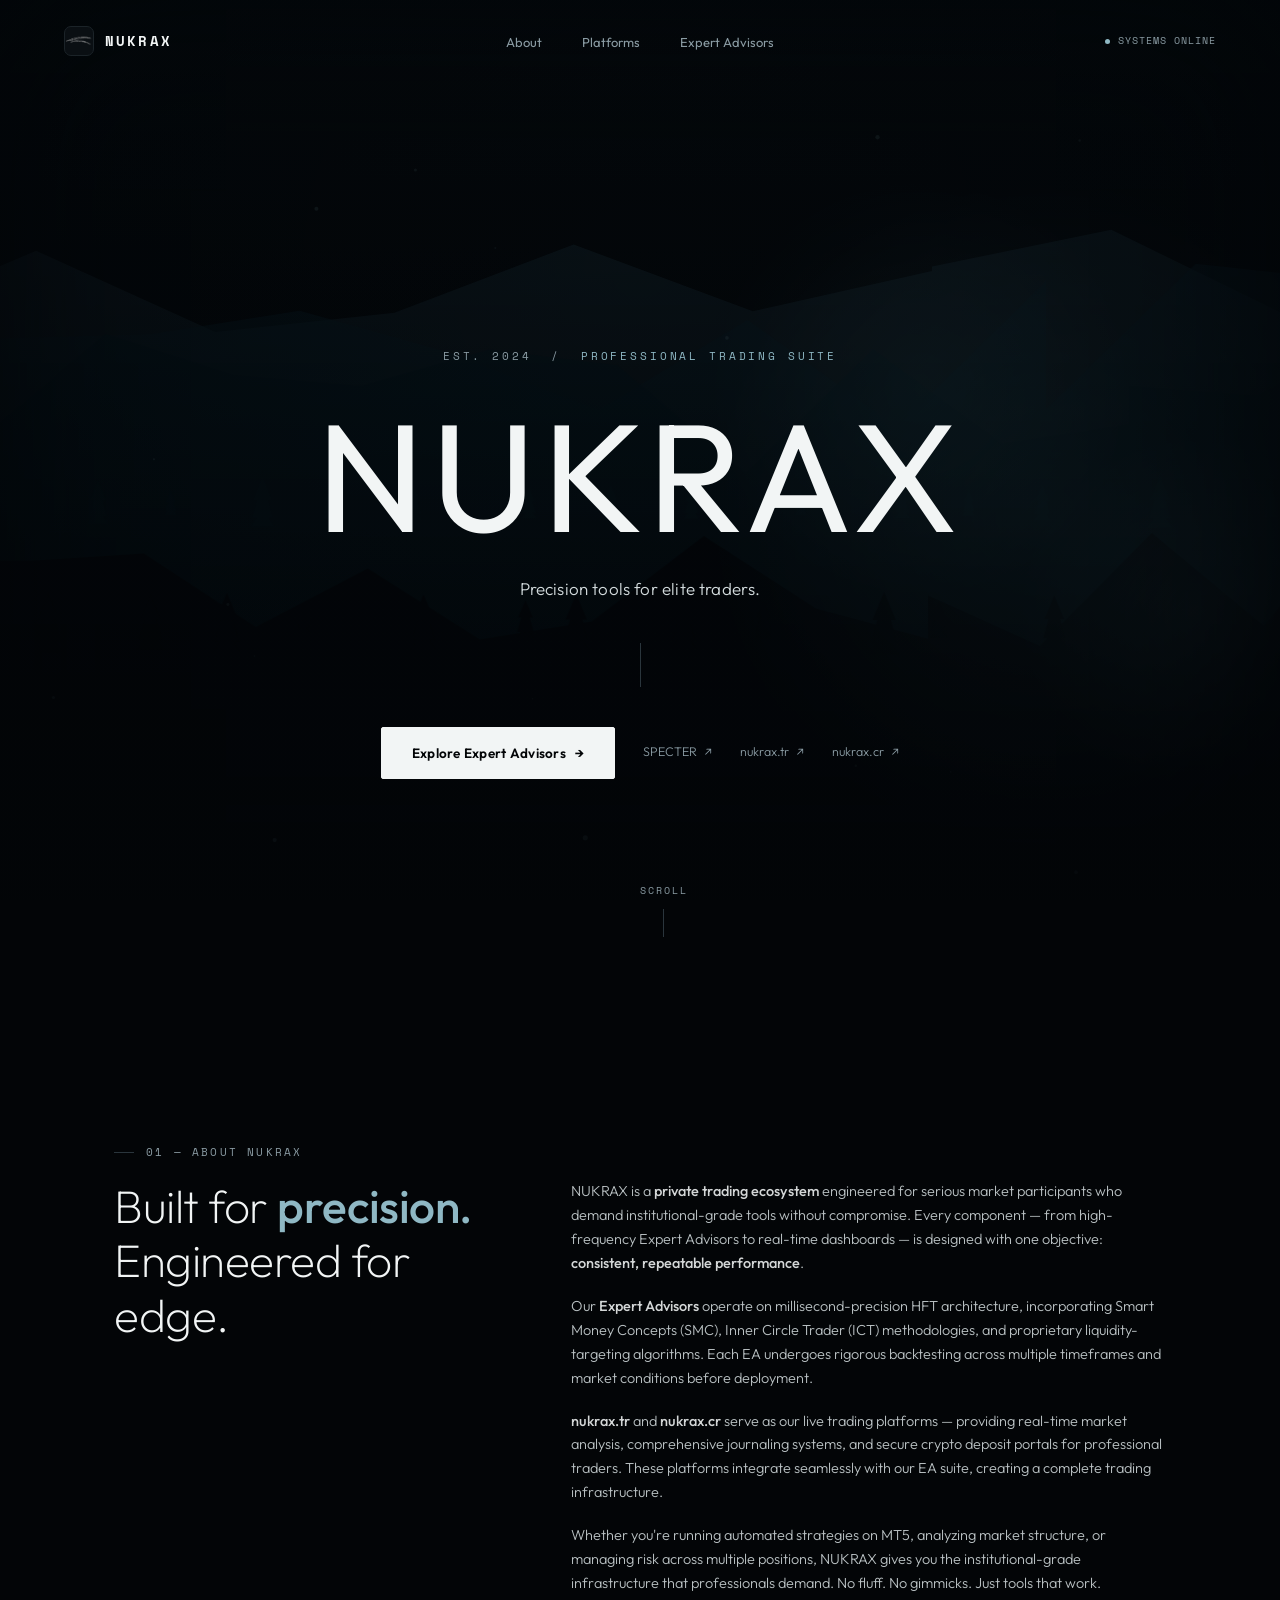
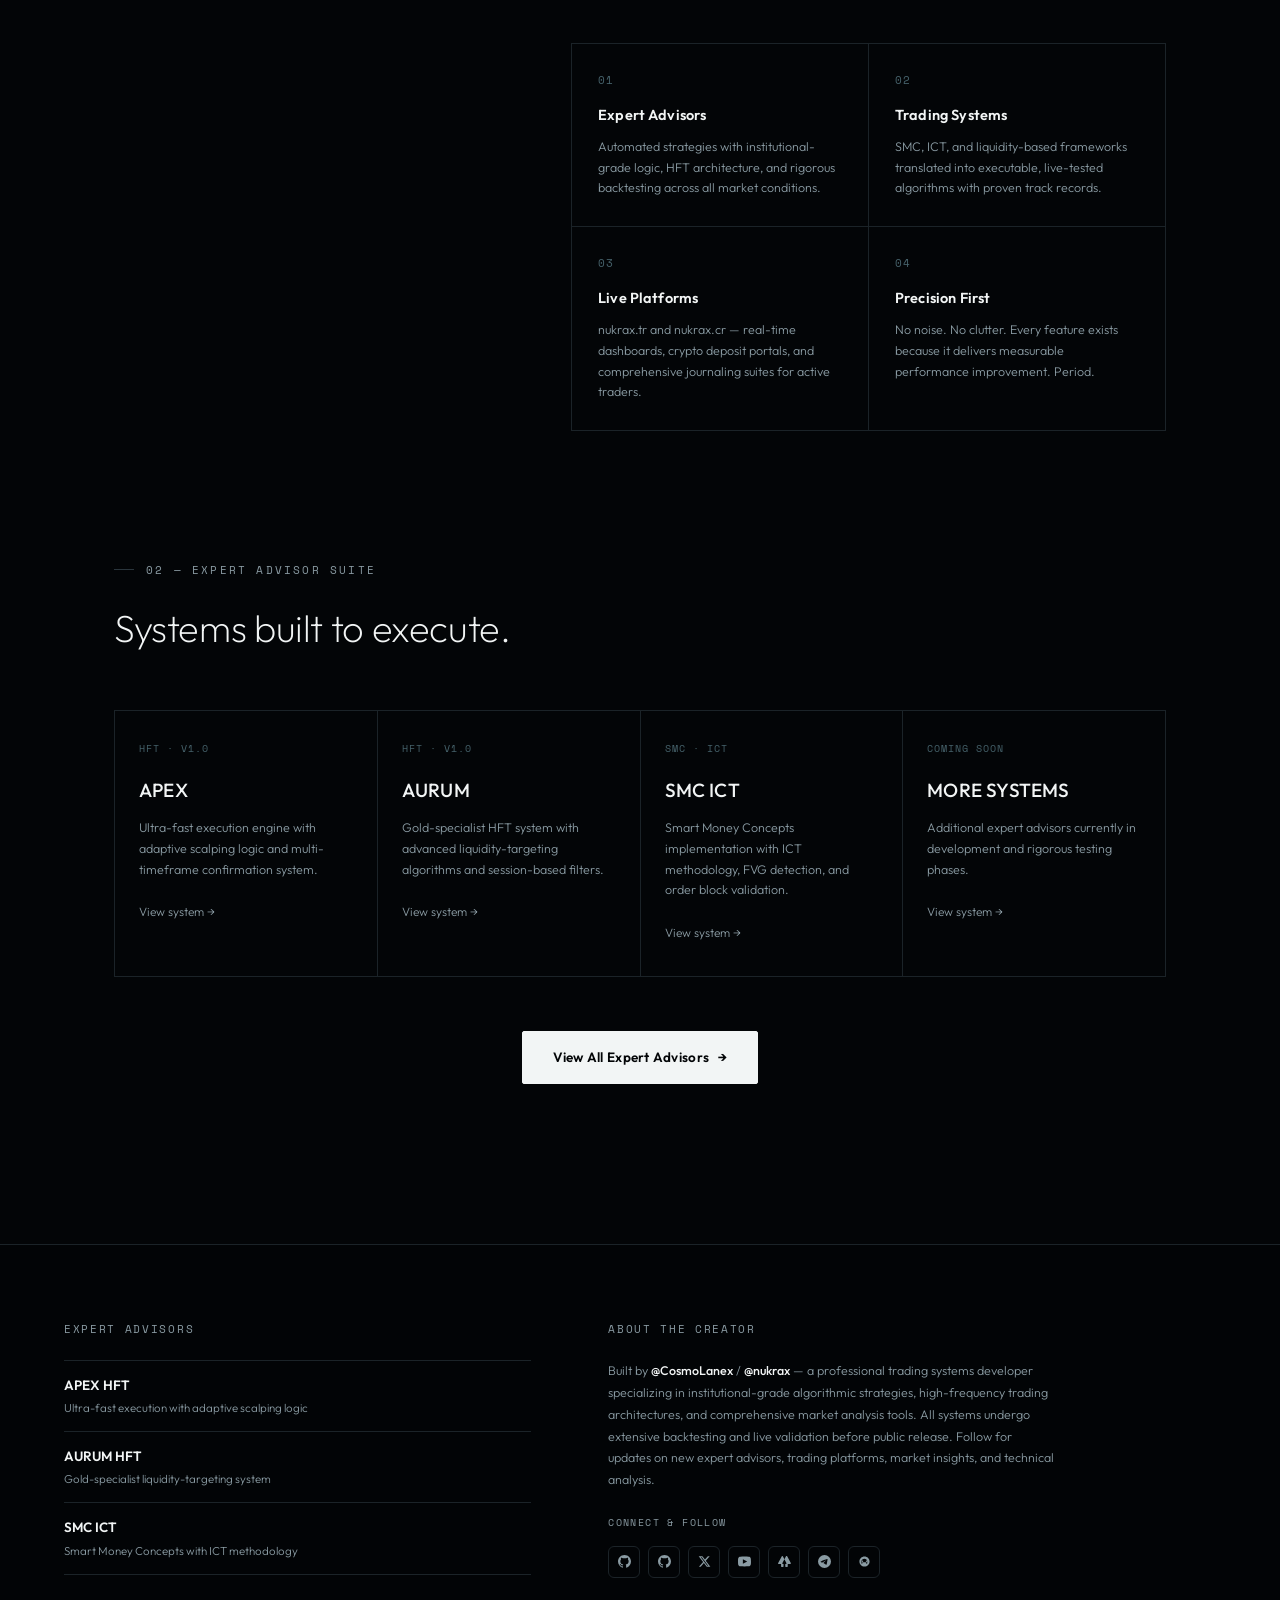
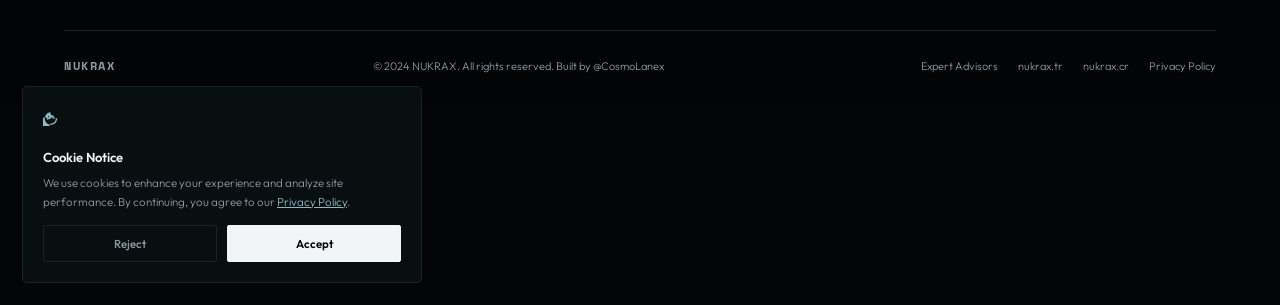
==== commit d11498c1: "Add files via upload" ====
--- a/index.html
+++ b/index.html
@@ -4,816 +4,463 @@
 <meta charset="UTF-8"/>
 <meta name="viewport" content="width=device-width, initial-scale=1.0"/>
 <title>NUKRAX — Precision Tools for Elite Traders</title>
+<meta name="description" content="NUKRAX is a private trading ecosystem — institutional-grade Expert Advisors, SMC/ICT strategy systems, and live trading platforms for serious market participants."/>
 <link rel="preconnect" href="https://fonts.googleapis.com"/>
 <link rel="preconnect" href="https://fonts.gstatic.com" crossorigin/>
-<link href="https://fonts.googleapis.com/css2?family=Bebas+Neue&family=Space+Mono:wght@400;700&family=Outfit:wght@200;300;400;600&display=swap" rel="stylesheet"/>
+<link href="https://fonts.googleapis.com/css2?family=Space+Mono:wght@400;700&family=Outfit:wght@200;300;400;500;600&display=swap" rel="stylesheet"/>
 <style>
+
+/* ── Wordmark display face — used ONLY for the NUKRAX logotype ── */
+@font-face{
+  font-family:'NKX Display';
+  src:url('assets/fonts/nukrax-display.woff2') format('woff2'),
+      url('assets/fonts/nukrax-display.otf') format('opentype');
+  font-weight:400;
+  font-style:normal;
+  font-display:swap;
+}
+
 :root {
-  --black:    #01060B;
-  --deep:     #050E13;
-  --charcoal: #061B21;
-  --mid:      #07222E;
-  --steel:    #1A3E51;
-  --muted:    #366378;
-  --smoke:    #5AB1C8;
-  --offwhite: #cfe9f0;
-  --white:    #ADE2EC;
-  --accent:   #5AB1C8;
-  --glow:     rgba(90,177,200,0.07);
-  --glow-md:  rgba(90,177,200,0.14);
-  --glow-lg:  rgba(90,177,200,0.26);
-  --cyan:     #25839E;
-  --font-d:   'Bebas Neue', sans-serif;
+  /* disciplined, single-accent palette */
+  --black:    #030507;
+  --panel:    #0A0F13;
+  --line:     #1B2328;
+  --line-lit: #2A353C;
+  --muted:    #8A9BA3;
+  --text:     #D3DBDD;
+  --white:    #F2F5F5;
+  --accent:   #8FB8C4;
+  --accent-dim: #46626B;
+
+  --font-logo: 'NKX Display', 'Outfit', sans-serif;
   --font-m:   'Space Mono', monospace;
   --font-b:   'Outfit', sans-serif;
-  --ease:     cubic-bezier(0.16,1,0.3,1);
+  --ease:     cubic-bezier(0.22,1,0.36,1);
+  --ease-out: cubic-bezier(0.16,1,0.3,1);
+
+  --container: 1180px;
+  --gutter: clamp(24px, 5vw, 64px);
 }
 
 *,*::before,*::after{box-sizing:border-box;margin:0;padding:0}
 html{scroll-behavior:smooth;font-size:16px}
 body{
   background:var(--black);
-  color:var(--offwhite);
+  color:var(--text);
   font-family:var(--font-b);
   font-weight:300;
   overflow-x:hidden;
-}
-
-::-webkit-scrollbar{width:2px}
+  line-height:1.65;
+  -webkit-font-smoothing:antialiased;
+  text-rendering:optimizeLegibility;
+}
+
+::selection{background:rgba(143,184,196,0.22);color:var(--white)}
+::-webkit-scrollbar{width:3px}
 ::-webkit-scrollbar-track{background:var(--black)}
-::-webkit-scrollbar-thumb{background:var(--steel);border-radius:2px}
-
-/* ── FROST GRAIN ── */
-body::after{
+::-webkit-scrollbar-thumb{background:var(--line-lit);border-radius:2px}
+
+a{color:inherit;text-decoration:none}
+img{max-width:100%;display:block}
+
+.wrap{max-width:var(--container);margin:0 auto;padding-left:var(--gutter);padding-right:var(--gutter)}
+
+/* Dim layer over the mountain background — keeps this page calm and legible */
+body::before{
   content:'';
   position:fixed;inset:0;
-  z-index:9998;
+  z-index:1;
   pointer-events:none;
-  opacity:0.02;
-  background-image:url("data:image/svg+xml,%3Csvg viewBox='0 0 256 256' xmlns='http://www.w3.org/2000/svg'%3E%3Cfilter id='n'%3E%3CfeTurbulence type='fractalNoise' baseFrequency='0.9' numOctaves='4' stitchTiles='stitch'/%3E%3C/filter%3E%3Crect width='100%25' height='100%25' filter='url(%23n)'/%3E%3C/svg%3E");
-  background-size:180px 180px;
-  animation:grain .5s steps(1) infinite;
-}
-@keyframes grain{
-  0%,100%{transform:translate(0,0)}10%{transform:translate(-2%,-3%)}
-  20%{transform:translate(3%,2%)}30%{transform:translate(-1%,4%)}
-  40%{transform:translate(4%,-1%)}50%{transform:translate(-3%,3%)}
-  60%{transform:translate(2%,-4%)}70%{transform:translate(-4%,2%)}
-  80%{transform:translate(3%,1%)}90%{transform:translate(-2%,-2%)}
-}
-
-/* ── PAGE CURTAIN ── */
+  background:linear-gradient(180deg,rgba(3,5,7,0.62) 0%,rgba(3,5,7,0.74) 100%);
+}
+
+/* ── Page curtain ── */
 #page-curtain{
-  position:fixed;inset:0;
-  z-index:10000;
+  position:fixed;inset:0;z-index:9999;
   background:var(--black);
+  transform:translateY(101%);
+  transition:transform .5s var(--ease);
   pointer-events:none;
-  opacity:0;
-  transition:opacity .5s var(--ease);
-}
-#page-curtain.active{
-  opacity:1;
-  pointer-events:all;
-}
-
-/* ── NAV ── */
+}
+#page-curtain.active{transform:translateY(0)}
+
+/* ── Reveal on scroll — quiet fade, no blur/bounce ── */
+.reveal{opacity:0;transform:translateY(12px);transition:opacity .6s var(--ease-out),transform .6s var(--ease-out)}
+.reveal.visible{opacity:1;transform:translateY(0)}
+.reveal-delay-1.visible{transition-delay:.05s}
+.reveal-delay-2.visible{transition-delay:.1s}
+.reveal-delay-3.visible{transition-delay:.15s}
+.reveal-delay-4.visible{transition-delay:.2s}
+
+/* ── Section label ── */
+.section-label{
+  display:flex;align-items:center;gap:12px;
+  font-family:var(--font-m);
+  font-size:11px;letter-spacing:.2em;text-transform:uppercase;
+  color:var(--muted);
+  margin-bottom:18px;
+}
+.section-label::before{content:'';width:20px;height:1px;background:var(--line-lit)}
+
+/* ══════════ NAV ══════════ */
 nav{
   position:fixed;top:0;left:0;right:0;
   z-index:100;
   display:flex;align-items:center;justify-content:space-between;
-  padding:20px 52px;
-  background:rgba(1,6,11,0);
-  backdrop-filter:blur(0px);
+  padding:26px var(--gutter);
+  background:transparent;
   border-bottom:1px solid transparent;
-  transition:all .6s var(--ease);
+  transition:background .5s var(--ease),border-color .5s var(--ease),padding .5s var(--ease);
 }
 nav.scrolled{
-  background:rgba(1,6,11,0.82);
-  backdrop-filter:blur(20px);
-  border-bottom-color:rgba(90,177,200,0.18);
-}
-
-/* Logo in top-left corner */
-.nav-logo-container {
-  display: flex;
-  align-items: center;
-  gap: 16px;
-}
-.nav-logo-img {
-  width: 42px;
-  height: 42px;
-  border-radius: 50%;
-  overflow: hidden;
-  background: var(--charcoal);
-  border: 1px solid var(--steel);
-  display: flex;
-  align-items: center;
-  justify-content: center;
-  transition: all 0.3s var(--ease);
-}
-.nav-logo-img:hover {
-  border-color: var(--muted);
-  box-shadow: 0 0 20px rgba(90,177,200,0.18);
-}
-.nav-logo-img img {
-  width: 100%;
-  height: 100%;
-  object-fit: cover;
-}
-
+  padding:17px var(--gutter);
+  background:rgba(3,5,7,0.88);
+  backdrop-filter:blur(16px);
+  border-bottom-color:var(--line);
+}
+
+.nav-logo-container{display:flex;align-items:center;gap:11px}
+.nav-logo-img{
+  width:30px;height:30px;border-radius:7px;overflow:hidden;
+  border:1px solid var(--line);
+  background:var(--panel);
+}
+.nav-logo-img img{width:100%;height:100%;object-fit:cover}
 .nav-logo{
-  font-family:var(--font-d);
-  font-size:22px;
-  letter-spacing:0.22em;
+  font-family:var(--font-m);font-weight:700;font-size:13.5px;
+  letter-spacing:.16em;text-transform:uppercase;color:var(--white);
+}
+
+.nav-links{display:flex;align-items:center;gap:40px;list-style:none;position:absolute;left:50%;transform:translateX(-50%)}
+.nav-links a{
+  font-size:13px;font-weight:400;color:var(--muted);
+  transition:color .3s var(--ease);
+}
+.nav-links a:hover{color:var(--white)}
+
+.nav-status{display:flex;align-items:center;gap:8px;font-family:var(--font-m);font-size:10px;letter-spacing:.1em;text-transform:uppercase;color:var(--muted)}
+.nav-dot{width:5px;height:5px;border-radius:50%;background:var(--accent)}
+
+@media(max-width:860px){.nav-links{display:none}}
+
+/* ══════════ BUTTONS / LINKS ══════════ */
+.btn{
+  position:relative;overflow:hidden;
+  display:inline-flex;align-items:center;gap:9px;
+  padding:14px 30px;
+  font-family:var(--font-b);font-size:13.5px;font-weight:500;
+  letter-spacing:.02em;
+  border-radius:2px;
+  cursor:pointer;
+  transition:border-color .3s var(--ease),background .3s var(--ease),color .3s var(--ease);
+}
+.btn-arrow{display:inline-block;transition:transform .35s var(--ease-out)}
+.btn:hover .btn-arrow{transform:translateX(3px)}
+
+.btn-primary{
+  background:var(--white);
+  color:var(--black);
+  border:1px solid var(--white);
+  font-weight:600;
+}
+.btn-primary:hover{background:var(--accent);border-color:var(--accent);color:var(--black)}
+
+.link-row{display:flex;flex-wrap:wrap;justify-content:center;gap:30px}
+.link-inline{
+  display:inline-flex;align-items:center;gap:7px;
+  font-size:12.5px;color:var(--muted);
+  border-bottom:1px solid transparent;
+  padding-bottom:2px;
+  transition:color .3s var(--ease),border-color .3s var(--ease);
+}
+.link-inline:hover{color:var(--white);border-color:var(--line-lit)}
+
+.ripple{position:absolute;border-radius:50%;background:rgba(255,255,255,0.22);transform:scale(0);animation:ripple-anim .6s ease-out;pointer-events:none}
+@keyframes ripple-anim{to{transform:scale(1);opacity:0}}
+
+/* ══════════ HERO ══════════ */
+.hero{
+  min-height:100vh;
+  display:flex;flex-direction:column;align-items:center;justify-content:center;
+  text-align:center;
+  padding:150px var(--gutter) 90px;
+  position:relative;
+  z-index:2;
+}
+
+.hero-label{
+  font-family:var(--font-m);font-size:11px;letter-spacing:.26em;
+  text-transform:uppercase;color:var(--muted);
+  margin-bottom:34px;
+  animation:fade-up .8s var(--ease-out) both;
+}
+.hero-label span{color:var(--accent)}
+
+.hero-logo{
+  font-family:var(--font-logo);
+  font-weight:400;
+  font-size:clamp(58px,12vw,158px);
+  line-height:1;
+  letter-spacing:.04em;
   color:var(--white);
-}
-.nav-links{display:flex;gap:36px;list-style:none}
-.nav-links a{
-  font-family:var(--font-m);
-  font-size:10px;font-weight:700;
-  letter-spacing:0.18em;
-  text-transform:uppercase;
-  color:var(--muted);
-  text-decoration:none;
-  transition:color .25s;
-}
-.nav-links a:hover{color:var(--smoke)}
-.nav-status{
-  display:flex;align-items:center;gap:8px;
-  font-family:var(--font-m);
-  font-size:9px;letter-spacing:0.14em;
-  color:var(--muted);text-transform:uppercase;
-}
-.nav-dot{
-  width:5px;height:5px;border-radius:50%;
-  background:#6a6a6a;
-  animation:blink 2.4s ease-in-out infinite;
-}
-@keyframes blink{0%,100%{opacity:1}50%{opacity:0.25}}
-
-/* ── HERO ── */
-.hero{
-  position:relative;z-index:1;
-  min-height:100vh;
-  display:flex;flex-direction:column;
-  align-items:center;justify-content:center;
-  text-align:center;
-  padding:0 24px;
-}
-
-/* Top label */
-.hero-label{
-  font-family:var(--font-m);
-  font-size:9px;letter-spacing:0.3em;
-  text-transform:uppercase;
-  color:var(--muted);
-  margin-bottom:32px;
-  opacity:0;
-  animation:fadeUp .8s var(--ease) .4s forwards;
-}
-.hero-label span{color:var(--smoke)}
-
-/* Logo */
-.hero-logo{
-  font-family:var(--font-d);
-  font-size:clamp(72px,16vw,200px);
-  letter-spacing:0.12em;
-  line-height:1;
-  color:var(--white);
+  animation:fade-up .9s .06s var(--ease-out) both;
+}
+
+.hero-tagline{
+  font-size:clamp(14px,1.6vw,17px);
+  font-weight:300;
+  color:var(--text);
+  margin-top:22px;
+  letter-spacing:.01em;
+  animation:fade-up .9s .12s var(--ease-out) both;
+}
+
+.hero-divider{
+  width:1px;height:44px;
+  background:var(--line-lit);
+  margin:40px 0;
+  animation:fade-up .9s .18s var(--ease-out) both;
+}
+
+.hero-ctas{
+  display:flex;flex-wrap:wrap;justify-content:center;align-items:center;gap:28px;
+  animation:fade-up .9s .24s var(--ease-out) both;
+}
+
+.scroll-hint{
+  position:absolute;bottom:46px;left:50%;transform:translateX(-50%);
+  display:flex;flex-direction:column;align-items:center;gap:10px;
+  font-family:var(--font-m);font-size:9.5px;letter-spacing:.2em;
+  text-transform:uppercase;color:var(--muted);
+  animation:fade-up .9s .36s var(--ease-out) both;
+}
+.scroll-line{width:1px;height:28px;background:var(--line-lit)}
+
+@keyframes fade-up{from{opacity:0;transform:translateY(14px)}to{opacity:1;transform:translateY(0)}}
+
+@media(max-width:600px){
+  .hero{padding-top:126px}
+  .hero-ctas{flex-direction:column;width:100%}
+  .hero-ctas .btn{width:100%;justify-content:center}
+}
+
+/* ══════════ ABOUT ══════════ */
+.about{
+  padding:160px var(--gutter) 130px;
+  max-width:var(--container);
+  margin:0 auto;
   position:relative;
-  opacity:0;
-  animation:fadeUp 1s var(--ease) .6s forwards;
-  text-shadow:0 0 120px rgba(200,200,196,0.06);
-}
-.hero-logo::after{
-  content:'NUKRAX';
-  position:absolute;inset:0;
-  background:linear-gradient(180deg,var(--white) 40%,transparent 100%);
-  -webkit-background-clip:text;
-  -webkit-text-fill-color:transparent;
-  background-clip:text;
-}
-
-/* Tagline */
-.hero-tagline{
+  z-index:2;
+}
+
+.about-grid{
+  display:grid;
+  grid-template-columns:.78fr 1.22fr;
+  gap:clamp(40px,6vw,96px);
+  align-items:start;
+}
+
+.about-sticky{position:sticky;top:130px}
+
+.about-headline{
   font-family:var(--font-b);
   font-weight:200;
-  font-size:clamp(13px,2vw,18px);
-  letter-spacing:0.28em;
-  text-transform:uppercase;
-  color:var(--smoke);
-  margin-top:20px;
-  opacity:0;
-  animation:fadeUp .8s var(--ease) .9s forwards;
-}
-
-/* Divider */
-.hero-divider{
-  width:60px;height:1px;
-  background:linear-gradient(90deg,transparent,var(--steel),transparent);
-  margin:40px auto;
-  opacity:0;
-  animation:fadeUp .6s var(--ease) 1.1s forwards;
-}
-
-/* CTA Buttons */
-.hero-ctas{
-  display:flex;flex-wrap:wrap;gap:16px;
-  align-items:center;justify-content:center;
-  opacity:0;
-  animation:fadeUp .8s var(--ease) 1.3s forwards;
-}
-
-.btn{
-  position:relative;
-  display:inline-flex;align-items:center;gap:10px;
-  padding:16px 36px;
-  font-family:var(--font-m);
-  font-size:10px;font-weight:700;
-  letter-spacing:0.22em;text-transform:uppercase;
-  text-decoration:none;
-  cursor:pointer;
-  overflow:hidden;
-  transition:all .35s var(--ease);
-  border:none;outline:none;background:none;
-}
-.btn::before{
-  content:'';
-  position:absolute;inset:0;
-  transition:opacity .35s;
-}
-.btn-primary{
-  background:var(--offwhite);
-  color:var(--black);
-}
-.btn-primary::before{
-  background:linear-gradient(135deg,rgba(173,226,236,0.12),transparent);
-  opacity:0;
-}
-.btn-primary:hover{
-  background:var(--white);
-  transform:translateY(-2px);
-  box-shadow:0 12px 40px rgba(90,177,200,0.22),0 0 0 1px rgba(90,177,200,0.25);
-}
-.btn-primary:hover::before{opacity:1}
-
-.btn-ghost{
-  border:1px solid var(--steel);
-  color:var(--smoke);
-}
-.btn-ghost::before{
-  background:radial-gradient(ellipse at 50% 0%,var(--glow-md),transparent 70%);
-  opacity:0;
-}
-.btn-ghost:hover{
-  border-color:var(--muted);
-  color:var(--offwhite);
-  transform:translateY(-2px);
-  box-shadow:0 8px 32px rgba(0,0,0,0.4),0 0 0 1px rgba(90,177,200,0.25);
-}
-.btn-ghost:hover::before{opacity:1}
-
-/* Ripple */
-.btn .ripple{
-  position:absolute;border-radius:50%;
-  background:rgba(173,226,236,0.15);
-  transform:scale(0);
-  animation:ripple-anim .6s linear;
-  pointer-events:none;
-}
-@keyframes ripple-anim{to{transform:scale(4);opacity:0}}
-
-/* Btn icon arrow */
-.btn-arrow{
-  font-size:14px;
-  transition:transform .3s var(--ease);
-}
-.btn:hover .btn-arrow{
-  transform:translateX(3px);
-}
-
-/* Scroll hint */
-.scroll-hint{
-  position:absolute;
-  bottom:48px;
-  display:flex;flex-direction:column;
-  align-items:center;gap:12px;
-  font-family:var(--font-m);
-  font-size:9px;letter-spacing:0.2em;
-  text-transform:uppercase;
-  color:var(--muted);
-  opacity:0;
-  animation:fadeUp .8s var(--ease) 1.6s forwards;
-}
-.scroll-line{
-  width:1px;height:32px;
-  background:linear-gradient(180deg,var(--steel),transparent);
-  animation:scrollLineAnim 2s ease-in-out infinite;
-}
-@keyframes scrollLineAnim{
-  0%,100%{opacity:0.3;transform:translateY(-8px)}
-  50%{opacity:1;transform:translateY(0)}
-}
-
-@keyframes fadeUp{
-  from{opacity:0;transform:translateY(24px)}
-  to{opacity:1;transform:translateY(0)}
-}
-
-/* ── REVEAL ── */
-.reveal{
-  opacity:0;
-  transform:translateY(32px);
-  transition:all .8s var(--ease);
-}
-.reveal.visible{
-  opacity:1;
-  transform:translateY(0);
-}
-
-/* ── SECTION LABEL ── */
-.section-label{
-  font-family:var(--font-m);
-  font-size:10px;font-weight:700;
-  letter-spacing:0.24em;
-  text-transform:uppercase;
-  color:var(--muted);
-  margin-bottom:48px;
-  display:flex;align-items:center;gap:16px;
-}
-.section-label::after{
-  content:'';flex:1;height:1px;
-  background:linear-gradient(90deg,var(--steel),transparent);
-}
-
-/* ── ABOUT SECTION ── */
-.about{
-  position:relative;z-index:1;
-  max-width:1280px;margin:0 auto;
-  padding:120px 52px;
-}
-.about-grid{
-  display:grid;
-  grid-template-columns:1fr 1.4fr;
-  gap:80px;
-  align-items:start;
-}
-.about-headline{
-  font-family:var(--font-d);
-  font-size:clamp(42px,6vw,72px);
-  line-height:1.1;
-  letter-spacing:0.04em;
+  font-size:clamp(32px,4vw,46px);
+  line-height:1.18;
+  letter-spacing:-.01em;
   color:var(--white);
 }
-.about-headline em{
-  font-style:italic;
-  color:var(--smoke);
-}
-.about-body{
-  display:flex;flex-direction:column;gap:24px;
-}
+.about-headline em{font-style:normal;font-weight:500;color:var(--accent)}
+
 .about-body p{
-  font-size:15px;
-  line-height:1.8;
-  color:var(--smoke);
-}
-.about-body p strong{
-  font-weight:600;
-  color:var(--offwhite);
-}
+  font-size:14.5px;
+  font-weight:300;
+  color:var(--text);
+  opacity:.88;
+  margin-bottom:19px;
+  max-width:60ch;
+}
+.about-body strong{color:var(--white);font-weight:500}
+
 .about-pillars{
-  margin-top:32px;
   display:grid;
   grid-template-columns:repeat(2,1fr);
-  gap:28px;
-}
+  margin-top:48px;
+  border-top:1px solid var(--line);
+  border-left:1px solid var(--line);
+}
+
 .pillar{
-  background:rgba(7,34,46,0.5);
-  border:1px solid var(--steel);
-  padding:24px;
-  transition:all .35s var(--ease);
-  cursor:pointer;
-}
-.pillar:hover{
-  background:rgba(7,34,46,0.75);
-  border-color:var(--muted);
-  transform:translateY(-4px);
-}
-.pillar-num{
-  font-family:var(--font-d);
-  font-size:32px;
-  letter-spacing:0.08em;
-  color:var(--steel);
-  margin-bottom:12px;
-}
-.pillar-title{
-  font-family:var(--font-m);
-  font-size:11px;font-weight:700;
-  letter-spacing:0.18em;
-  text-transform:uppercase;
-  color:var(--offwhite);
-  margin-bottom:8px;
-}
-.pillar-desc{
-  font-size:13px;
-  line-height:1.6;
-  color:var(--muted);
-}
-
-/* ── EA PREVIEW SECTION ── */
+  padding:28px 26px;
+  border-right:1px solid var(--line);
+  border-bottom:1px solid var(--line);
+  transition:background .3s var(--ease);
+}
+.pillar:hover{background:rgba(143,184,196,0.03)}
+.pillar-num{font-family:var(--font-m);font-size:10.5px;color:var(--accent-dim);letter-spacing:.1em;margin-bottom:14px}
+.pillar-title{font-size:14.5px;font-weight:600;color:var(--white);margin-bottom:9px;letter-spacing:.01em}
+.pillar-desc{font-size:12.5px;color:var(--muted);line-height:1.65}
+
+@media(max-width:900px){
+  .about-grid{grid-template-columns:1fr;gap:40px}
+  .about-sticky{position:static}
+  .about-pillars{grid-template-columns:1fr}
+}
+
+/* ══════════ EA SECTION ══════════ */
 .ea-section{
-  position:relative;z-index:1;
-  max-width:1280px;margin:0 auto;
-  padding:80px 52px 120px;
-}
+  padding:0 var(--gutter) 160px;
+  max-width:var(--container);
+  margin:0 auto;
+  position:relative;
+  z-index:2;
+}
+
+.ea-section-title{
+  font-family:var(--font-b);
+  font-weight:200;
+  font-size:clamp(26px,3vw,38px);
+  color:var(--white);
+  letter-spacing:-.01em;
+  margin-bottom:50px;
+}
+
 .ea-preview-grid{
   display:grid;
-  grid-template-columns:repeat(auto-fit,minmax(280px,1fr));
-  gap:24px;
-  margin-bottom:48px;
-}
+  grid-template-columns:repeat(4,1fr);
+  border-top:1px solid var(--line);
+  border-left:1px solid var(--line);
+}
+
 .ea-preview-card{
-  background:rgba(6,27,33,0.6);
-  border:1px solid var(--steel);
-  padding:32px;
-  transition:all .35s var(--ease);
-  cursor:pointer;
-  text-decoration: none;
-  color: inherit;
-  display: block;
-}
-.ea-preview-card:hover{
-  background:rgba(7,34,46,0.8);
-  border-color:var(--muted);
-  transform:translateY(-6px);
-  box-shadow:0 16px 48px rgba(0,0,0,0.4);
-}
+  padding:30px 24px 32px;
+  border-right:1px solid var(--line);
+  border-bottom:1px solid var(--line);
+  transition:background .3s var(--ease);
+}
+.ea-preview-card:hover{background:rgba(143,184,196,0.03)}
+
 .ea-preview-card-tag{
-  font-family:var(--font-m);
-  font-size:9px;font-weight:700;
-  letter-spacing:0.18em;
-  text-transform:uppercase;
-  color:var(--muted);
-  margin-bottom:16px;
+  font-family:var(--font-m);font-size:10px;letter-spacing:.1em;
+  text-transform:uppercase;color:var(--accent-dim);
+  margin-bottom:18px;display:block;
 }
 .ea-preview-card-name{
-  font-family:var(--font-d);
-  font-size:24px;
-  letter-spacing:0.06em;
-  color:var(--white);
-  margin-bottom:12px;
+  font-family:var(--font-b);font-weight:500;font-size:19px;letter-spacing:.01em;
+  color:var(--white);margin-bottom:11px;
 }
 .ea-preview-card-desc{
-  font-size:13px;
-  line-height:1.6;
-  color:var(--smoke);
-}
-.ea-cta-wrap{
-  text-align:center;
-}
-
-/* ── FOOTER ── */
+  font-size:12.5px;color:var(--muted);line-height:1.65;margin-bottom:18px;
+}
+.ea-preview-card-arrow{
+  display:inline-flex;align-items:center;gap:6px;
+  font-size:12px;color:var(--muted);
+  transition:color .3s var(--ease),gap .3s var(--ease);
+}
+.ea-preview-card:hover .ea-preview-card-arrow{color:var(--accent);gap:9px}
+
+.ea-cta-wrap{display:flex;justify-content:center;margin-top:54px}
+
+@media(max-width:1000px){.ea-preview-grid{grid-template-columns:repeat(2,1fr)}}
+@media(max-width:560px){.ea-preview-grid{grid-template-columns:1fr}}
+
+/* ══════════ FOOTER ══════════ */
 footer{
-  position:relative;z-index:1;
-  background:var(--deep);
-  border-top:1px solid var(--steel);
-  padding:80px 52px 40px;
-}
-.footer-content {
-  max-width:1280px;
-  margin:0 auto;
-}
-.footer-grid {
-  display: grid;
-  grid-template-columns: 1fr 1fr;
-  gap: 60px;
-  margin-bottom: 60px;
-}
-.footer-column h3 {
-  font-family: var(--font-d);
-  font-size: 18px;
-  letter-spacing: 0.12em;
-  color: var(--white);
-  margin-bottom: 24px;
-}
-.footer-ea-list {
-  display: flex;
-  flex-direction: column;
-  gap: 16px;
-}
-.footer-ea-item {
-  background: rgba(7,34,46,0.5);
-  border: 1px solid var(--steel);
-  padding: 16px 20px;
-  transition: all 0.3s var(--ease);
-  text-decoration: none;
-  color: inherit;
-  display: block;
-}
-.footer-ea-item:hover {
-  background: rgba(7,34,46,0.75);
-  border-color: var(--muted);
-  transform: translateX(4px);
-}
-.footer-ea-name {
-  font-family: var(--font-m);
-  font-size: 11px;
-  font-weight: 700;
-  letter-spacing: 0.15em;
-  text-transform: uppercase;
-  color: var(--offwhite);
-  margin-bottom: 6px;
-}
-.footer-ea-desc {
-  font-size: 12px;
-  line-height: 1.5;
-  color: var(--muted);
-}
-.footer-info {
-  font-size: 14px;
-  line-height: 1.8;
-  color:var(--smoke);
-  margin-bottom: 32px;
-}
-.footer-social-title {
-  font-family: var(--font-m);
-  font-size: 10px;
-  font-weight: 700;
-  letter-spacing: 0.2em;
-  text-transform: uppercase;
-  color: var(--muted);
-  margin-bottom: 20px;
-}
-.footer-social-links {
-  display: flex;
-  flex-wrap: wrap;
-  gap: 12px;
-}
-.social-icon {
-  width: 36px;
-  height: 36px;
-  border: 1px solid var(--steel);
-  border-radius: 50%;
-  display: flex;
-  align-items: center;
-  justify-content: center;
-  color: var(--muted);
-  text-decoration: none;
-  transition: all 0.3s var(--ease);
-  background: rgba(7,34,46,0.4);
-}
-.social-icon:hover {
-  border-color: var(--smoke);
-  color: var(--offwhite);
-  background: rgba(46,46,46,0.5);
-  transform: translateY(-2px);
-}
-.social-icon svg {
-  width: 18px;
-  height: 18px;
-  fill: currentColor;
-}
-.footer-bottom {
-  border-top: 1px solid var(--steel);
-  padding-top: 32px;
-  display: flex;
-  justify-content: space-between;
-  align-items: center;
-  flex-wrap: wrap;
-  gap: 20px;
-}
-.footer-logo{
-  font-family:var(--font-d);
-  font-size:24px;
-  letter-spacing:0.2em;
-  color:var(--white);
-}
-.footer-copy{
-  font-family:var(--font-m);
-  font-size:9px;
-  letter-spacing:0.12em;
-  color:var(--muted);
-}
-.footer-links{
-  display:flex;gap:28px;
-}
-.footer-links a{
-  font-family:var(--font-m);
-  font-size:9px;font-weight:700;
-  letter-spacing:0.14em;
-  text-transform:uppercase;
-  color:var(--muted);
-  text-decoration:none;
-  transition:color .25s;
-}
-.footer-links a:hover{color:var(--smoke)}
-
-/* ── RESPONSIVE ── */
-@media (max-width: 768px) {
-  nav { 
-    padding: 16px 20px;
-    gap: 12px;
-  }
-  .nav-logo-container {
-    gap: 10px;
-  }
-  .nav-logo {
-    font-size: 16px;
-  }
-  .nav-links { 
-    display: none;
-  }
-  .nav-status {
-    display: none;
-  }
-  .nav-logo-img { 
-    width: 36px; 
-    height: 36px; 
-  }
-  
-  .about { padding: 80px 24px; }
-  .about-grid {
-    grid-template-columns: 1fr;
-    gap: 48px;
-  }
-  .about-pillars {
-    grid-template-columns: 1fr;
-  }
-  
-  .ea-section { padding: 60px 24px 80px; }
-  .ea-preview-grid {
-    grid-template-columns: 1fr;
-  }
-  
-  footer { padding: 60px 24px 32px; }
-  .footer-grid {
-    grid-template-columns: 1fr;
-    gap: 40px;
-  }
-  .footer-bottom {
-    flex-direction: column;
-    align-items: flex-start;
-  }
-}
-
-@media (max-width: 480px) {
-  nav {
-    padding: 12px 16px;
-  }
-  .nav-logo {
-    font-size: 14px;
-    letter-spacing: 0.15em;
-  }
-  .nav-logo-img {
-    width: 32px;
-    height: 32px;
-  }
-  
-  .hero-ctas {
-    flex-direction: column;
-    width: 100%;
-  }
-  .btn {
-    width: 100%;
-    justify-content: center;
-  }
-  .footer-social-links {
-    gap: 10px;
-  }
-  .social-icon {
-    width: 32px;
-    height: 32px;
-  }
-  .social-icon svg {
-    width: 16px;
-    height: 16px;
-  }
-}
-
-/* ── COOKIE BANNER ── */
-#cookie-banner {
-  position: fixed;
-  bottom: 32px;
-  left: 50%;
-  transform: translateX(-50%) translateY(120px);
-  z-index: 9999;
-  width: calc(100% - 48px);
-  max-width: 760px;
-  background: rgba(12,12,12,0.96);
-  border: 1px solid var(--steel);
-  backdrop-filter: blur(24px);
-  -webkit-backdrop-filter: blur(24px);
-  padding: 24px 28px;
-  display: flex;
-  align-items: center;
-  gap: 28px;
-  opacity: 0;
-  transition: transform 0.7s cubic-bezier(0.16,1,0.3,1), opacity 0.7s cubic-bezier(0.16,1,0.3,1);
-  box-shadow: 0 24px 80px rgba(0,0,0,0.7), 0 0 0 1px rgba(26,62,81,0.45);
-}
-#cookie-banner.visible {
-  transform: translateX(-50%) translateY(0);
-  opacity: 1;
-}
-#cookie-banner.hiding {
-  transform: translateX(-50%) translateY(140px);
-  opacity: 0;
-}
-.cookie-icon {
-  flex-shrink: 0;
-  width: 36px;
-  height: 36px;
-  border: 1px solid var(--steel);
-  border-radius: 50%;
-  display: flex;
-  align-items: center;
-  justify-content: center;
-  color: var(--muted);
-}
-.cookie-icon svg {
-  width: 16px;
-  height: 16px;
-  fill: currentColor;
-}
-.cookie-text {
-  flex: 1;
-  min-width: 0;
-}
-.cookie-title {
-  font-family: var(--font-m);
-  font-size: 10px;
-  font-weight: 700;
-  letter-spacing: 0.2em;
-  text-transform: uppercase;
-  color: var(--offwhite);
-  margin-bottom: 6px;
-}
-.cookie-body {
-  font-family: var(--font-b);
-  font-size: 12px;
-  line-height: 1.65;
-  color: var(--muted);
-}
-.cookie-body a {
-  color: var(--smoke);
-  text-decoration: underline;
-  text-underline-offset: 3px;
-  text-decoration-color: var(--steel);
-  transition: color 0.2s, text-decoration-color 0.2s;
-}
-.cookie-body a:hover {
-  color: var(--offwhite);
-  text-decoration-color: var(--muted);
-}
-.cookie-actions {
-  display: flex;
-  flex-shrink: 0;
-  gap: 10px;
-  align-items: center;
-}
-.cookie-btn {
-  font-family: var(--font-m);
-  font-size: 9px;
-  font-weight: 700;
-  letter-spacing: 0.18em;
-  text-transform: uppercase;
-  padding: 10px 20px;
-  border: 1px solid var(--steel);
-  background: none;
-  cursor: pointer;
-  transition: all 0.25s var(--ease);
-  white-space: nowrap;
-}
-.cookie-btn-accept {
-  background: var(--offwhite);
-  color: var(--black);
-  border-color: var(--offwhite);
-}
-.cookie-btn-accept:hover {
-  background: var(--white);
-  border-color: var(--white);
-  box-shadow: 0 4px 20px rgba(90,177,200,0.2);
-}
-.cookie-btn-reject {
-  color: var(--muted);
-  border-color: var(--steel);
-}
-.cookie-btn-reject:hover {
-  color: var(--smoke);
-  border-color: var(--muted);
-}
-@media (max-width: 640px) {
-  #cookie-banner {
-    bottom: 16px;
-    flex-direction: column;
-    align-items: flex-start;
-    gap: 16px;
-    padding: 20px;
-  }
-  .cookie-icon { display: none; }
-  .cookie-actions { width: 100%; }
-  .cookie-btn { flex: 1; text-align: center; }
-}
+  border-top:1px solid var(--line);
+  padding:76px var(--gutter) 32px;
+  position:relative;
+  z-index:2;
+  background:rgba(3,5,7,0.45);
+}
+.footer-content{max-width:var(--container);margin:0 auto}
+
+.footer-grid{
+  display:grid;
+  grid-template-columns:1fr 1.3fr;
+  gap:clamp(40px,6vw,96px);
+  padding-bottom:52px;
+}
+
+.footer-column h3{
+  font-family:var(--font-m);font-size:10.5px;letter-spacing:.16em;
+  color:var(--muted);margin-bottom:22px;font-weight:400;
+}
+
+.footer-ea-list{display:flex;flex-direction:column}
+.footer-ea-item{
+  display:block;padding:13px 0;border-bottom:1px solid var(--line);
+  transition:padding-left .3s var(--ease);
+}
+.footer-ea-item:first-child{border-top:1px solid var(--line)}
+.footer-ea-item:hover{padding-left:8px}
+.footer-ea-name{font-size:13.5px;font-weight:600;color:var(--white);margin-bottom:3px}
+.footer-ea-desc{font-size:11.5px;color:var(--muted)}
+
+.footer-info{font-size:12.5px;color:var(--muted);line-height:1.75;margin-bottom:24px;max-width:56ch}
+.footer-info strong{color:var(--white);font-weight:500}
+
+.footer-social-title{font-family:var(--font-m);font-size:10px;letter-spacing:.14em;text-transform:uppercase;color:var(--muted);margin-bottom:14px}
+.footer-social-links{display:flex;flex-wrap:wrap;gap:8px}
+.social-icon{
+  width:32px;height:32px;border-radius:6px;
+  display:flex;align-items:center;justify-content:center;
+  border:1px solid var(--line);
+  transition:border-color .3s var(--ease),background .3s var(--ease);
+}
+.social-icon svg{width:13px;height:13px;fill:var(--muted);transition:fill .3s var(--ease)}
+.social-icon:hover{border-color:var(--accent-dim);background:rgba(143,184,196,0.05)}
+.social-icon:hover svg{fill:var(--white)}
+
+.footer-bottom{
+  display:flex;justify-content:space-between;align-items:center;
+  flex-wrap:wrap;gap:16px;
+  padding-top:26px;
+  border-top:1px solid var(--line);
+}
+.footer-logo{font-family:var(--font-m);font-weight:700;font-size:11.5px;letter-spacing:.14em;color:var(--muted)}
+.footer-copy{font-size:11px;color:var(--muted)}
+.footer-links{display:flex;gap:20px;flex-wrap:wrap}
+.footer-links a{font-size:11px;color:var(--muted);transition:color .3s var(--ease)}
+.footer-links a:hover{color:var(--white)}
+
+@media(max-width:760px){
+  .footer-grid{grid-template-columns:1fr}
+  .footer-bottom{flex-direction:column;align-items:flex-start}
+}
+
+/* ══════════ COOKIE BANNER ══════════ */
+#cookie-banner{
+  position:fixed;bottom:22px;left:22px;
+  max-width:400px;
+  display:flex;flex-direction:column;gap:14px;
+  padding:20px;border-radius:5px;
+  background:rgba(10,15,19,0.94);
+  border:1px solid var(--line);
+  backdrop-filter:blur(14px);
+  z-index:9000;
+  transform:translateY(140%);
+  opacity:0;
+  transition:transform .5s var(--ease-out),opacity .5s var(--ease-out);
+}
+#cookie-banner.visible{transform:translateY(0);opacity:1}
+#cookie-banner.hiding{transform:translateY(140%);opacity:0}
+.cookie-icon{width:26px;height:26px;color:var(--accent)}
+.cookie-icon svg{width:15px;height:15px;fill:currentColor}
+.cookie-title{font-size:13px;font-weight:600;color:var(--white);margin-bottom:6px}
+.cookie-body{font-size:11.5px;color:var(--muted);line-height:1.6}
+.cookie-body a{color:var(--accent);text-decoration:underline}
+.cookie-actions{display:flex;gap:10px}
+.cookie-btn{
+  flex:1;padding:10px 16px;border-radius:2px;cursor:pointer;
+  font-family:var(--font-b);font-size:11.5px;font-weight:500;
+  transition:opacity .3s var(--ease);
+}
+.cookie-btn-reject{background:transparent;color:var(--muted);border:1px solid var(--line)}
+.cookie-btn-reject:hover{color:var(--white)}
+.cookie-btn-accept{background:var(--white);color:var(--black);border:1px solid var(--white);font-weight:600}
+.cookie-btn-accept:hover{background:var(--accent);border-color:var(--accent)}
+
+@media(max-width:520px){#cookie-banner{left:14px;right:14px;bottom:14px;max-width:none}}
 </style>
 </head>
 <body>
@@ -821,7 +468,6 @@
 <!-- PAGE CURTAIN -->
 <div id="page-curtain"></div>
 
-<!-- CANVAS BACKGROUND -->
 <!-- NAV -->
 <nav id="navbar">
   <div class="nav-logo-container">
@@ -845,24 +491,21 @@
 <section class="hero">
   <p class="hero-label">Est. 2024 &nbsp;/&nbsp; <span>Professional Trading Suite</span></p>
   <h1 class="hero-logo" aria-label="NUKRAX">NUKRAX</h1>
-  <p class="hero-tagline">Precision Tools for Elite Traders</p>
+  <p class="hero-tagline">Precision tools for elite traders.</p>
   <div class="hero-divider"></div>
   <div class="hero-ctas">
     <a href="ea-selection.html" class="btn btn-primary" id="btn-ea">
       Explore Expert Advisors
       <span class="btn-arrow">→</span>
     </a>
-    <a href="https://specter.cosmolanex.workers.dev/" class="btn btn-ghost" id="btn-specter" target="_blank" rel="noopener noreferrer">
-      SPECTER
-      <span class="btn-arrow">↗</span>
-    </a>
-    <a href="redirect.html?dest=tr" class="btn btn-ghost" id="btn-tr">
-      Enter nukrax.tr
-      <span class="btn-arrow">↗</span>
-    </a>
-    <a href="nukrax-cr.html" class="btn btn-ghost" id="btn-cr">
-      Enter nukrax.cr
-      <span class="btn-arrow">↗</span>
+    <a href="https://specter.cosmolanex.workers.dev/" class="link-inline" id="btn-specter" target="_blank" rel="noopener noreferrer">
+      SPECTER <span class="btn-arrow">↗</span>
+    </a>
+    <a href="redirect.html?dest=tr" class="link-inline" id="btn-tr">
+      nukrax.tr <span class="btn-arrow">↗</span>
+    </a>
+    <a href="nukrax-cr.html" class="link-inline" id="btn-cr">
+      nukrax.cr <span class="btn-arrow">↗</span>
     </a>
   </div>
   <div class="scroll-hint">
@@ -875,9 +518,9 @@
 <section class="about" id="about">
   <div class="section-label reveal">01 — About NUKRAX</div>
   <div class="about-grid">
-    <div class="reveal">
+    <div class="reveal about-sticky">
       <h2 class="about-headline">
-        Built for<br/><em>precision.</em><br/>Engineered<br/>for edge.
+        Built for <em>precision.</em><br/>Engineered for edge.
       </h2>
     </div>
     <div class="about-body reveal">
@@ -894,22 +537,22 @@
         Whether you're running automated strategies on MT5, analyzing market structure, or managing risk across multiple positions, NUKRAX gives you the institutional-grade infrastructure that professionals demand. No fluff. No gimmicks. Just tools that work.
       </p>
       <div class="about-pillars">
-        <div class="pillar">
+        <div class="pillar reveal reveal-delay-1">
           <div class="pillar-num">01</div>
           <div class="pillar-title">Expert Advisors</div>
           <div class="pillar-desc">Automated strategies with institutional-grade logic, HFT architecture, and rigorous backtesting across all market conditions.</div>
         </div>
-        <div class="pillar">
+        <div class="pillar reveal reveal-delay-2">
           <div class="pillar-num">02</div>
           <div class="pillar-title">Trading Systems</div>
           <div class="pillar-desc">SMC, ICT, and liquidity-based frameworks translated into executable, live-tested algorithms with proven track records.</div>
         </div>
-        <div class="pillar">
+        <div class="pillar reveal reveal-delay-3">
           <div class="pillar-num">03</div>
           <div class="pillar-title">Live Platforms</div>
           <div class="pillar-desc">nukrax.tr and nukrax.cr — real-time dashboards, crypto deposit portals, and comprehensive journaling suites for active traders.</div>
         </div>
-        <div class="pillar">
+        <div class="pillar reveal reveal-delay-4">
           <div class="pillar-num">04</div>
           <div class="pillar-title">Precision First</div>
           <div class="pillar-desc">No noise. No clutter. Every feature exists because it delivers measurable performance improvement. Period.</div>
@@ -922,26 +565,31 @@
 <!-- EA PREVIEW -->
 <section class="ea-section" id="ea">
   <div class="section-label reveal">02 — Expert Advisor Suite</div>
-  <div class="ea-preview-grid reveal">
-    <a href="ea/apex.html" class="ea-preview-card">
-      <div class="ea-preview-card-tag">HFT · v1.0</div>
+  <h2 class="ea-section-title reveal">Systems built to execute.</h2>
+  <div class="ea-preview-grid">
+    <a href="ea/apex.html" class="ea-preview-card reveal reveal-delay-1">
+      <span class="ea-preview-card-tag">HFT · v1.0</span>
       <div class="ea-preview-card-name">APEX</div>
       <div class="ea-preview-card-desc">Ultra-fast execution engine with adaptive scalping logic and multi-timeframe confirmation system.</div>
-    </a>
-    <a href="ea/aurum.html" class="ea-preview-card">
-      <div class="ea-preview-card-tag">HFT · v1.0</div>
+      <div class="ea-preview-card-arrow">View system →</div>
+    </a>
+    <a href="ea/aurum.html" class="ea-preview-card reveal reveal-delay-2">
+      <span class="ea-preview-card-tag">HFT · v1.0</span>
       <div class="ea-preview-card-name">AURUM</div>
       <div class="ea-preview-card-desc">Gold-specialist HFT system with advanced liquidity-targeting algorithms and session-based filters.</div>
-    </a>
-    <a href="ea/smc-ict.html" class="ea-preview-card">
-      <div class="ea-preview-card-tag">SMC · ICT</div>
+      <div class="ea-preview-card-arrow">View system →</div>
+    </a>
+    <a href="ea/smc-ict.html" class="ea-preview-card reveal reveal-delay-3">
+      <span class="ea-preview-card-tag">SMC · ICT</span>
       <div class="ea-preview-card-name">SMC ICT</div>
       <div class="ea-preview-card-desc">Smart Money Concepts implementation with ICT methodology, FVG detection, and order block validation.</div>
-    </a>
-    <a href="ea/404.html" class="ea-preview-card">
-      <div class="ea-preview-card-tag">COMING SOON</div>
+      <div class="ea-preview-card-arrow">View system →</div>
+    </a>
+    <a href="ea/404.html" class="ea-preview-card reveal reveal-delay-4">
+      <span class="ea-preview-card-tag">Coming Soon</span>
       <div class="ea-preview-card-name">MORE SYSTEMS</div>
       <div class="ea-preview-card-desc">Additional expert advisors currently in development and rigorous testing phases.</div>
+      <div class="ea-preview-card-arrow">View system →</div>
     </a>
   </div>
   <div class="ea-cta-wrap reveal">
@@ -973,13 +621,13 @@
           </a>
         </div>
       </div>
-      
+
       <div class="footer-column">
         <h3>ABOUT THE CREATOR</h3>
         <p class="footer-info">
           Built by <strong>@CosmoLanex</strong> / <strong>@nukrax</strong> — a professional trading systems developer specializing in institutional-grade algorithmic strategies, high-frequency trading architectures, and comprehensive market analysis tools. All systems undergo extensive backtesting and live validation before public release. Follow for updates on new expert advisors, trading platforms, market insights, and technical analysis.
         </p>
-        <div class="footer-social-title">Connect & Follow</div>
+        <div class="footer-social-title">Connect &amp; Follow</div>
         <div class="footer-social-links">
           <a href="https://github.com/CosmoLanex" class="social-icon" target="_blank" rel="noopener noreferrer" title="GitHub - CosmoLanex">
             <svg viewBox="0 0 24 24"><path d="M12 0c-6.626 0-12 5.373-12 12 0 5.302 3.438 9.8 8.207 11.387.599.111.793-.261.793-.577v-2.234c-3.338.726-4.033-1.416-4.033-1.416-.546-1.387-1.333-1.756-1.333-1.756-1.089-.745.083-.729.083-.729 1.205.084 1.839 1.237 1.839 1.237 1.07 1.834 2.807 1.304 3.492.997.107-.775.418-1.305.762-1.604-2.665-.305-5.467-1.334-5.467-5.931 0-1.311.469-2.381 1.236-3.221-.124-.303-.535-1.524.117-3.176 0 0 1.008-.322 3.301 1.23.957-.266 1.983-.399 3.003-.404 1.02.005 2.047.138 3.006.404 2.291-1.552 3.297-1.23 3.297-1.23.653 1.653.242 2.874.118 3.176.77.84 1.235 1.911 1.235 3.221 0 4.609-2.807 5.624-5.479 5.921.43.372.823 1.102.823 2.222v3.293c0 .319.192.694.801.576 4.765-1.589 8.199-6.086 8.199-11.386 0-6.627-5.373-12-12-12z"/></svg>
@@ -1005,7 +653,7 @@
         </div>
       </div>
     </div>
-    
+
     <div class="footer-bottom">
       <div class="footer-logo">NUKRAX</div>
       <div class="footer-copy">© 2024 NUKRAX. All rights reserved. Built by @CosmoLanex</div>
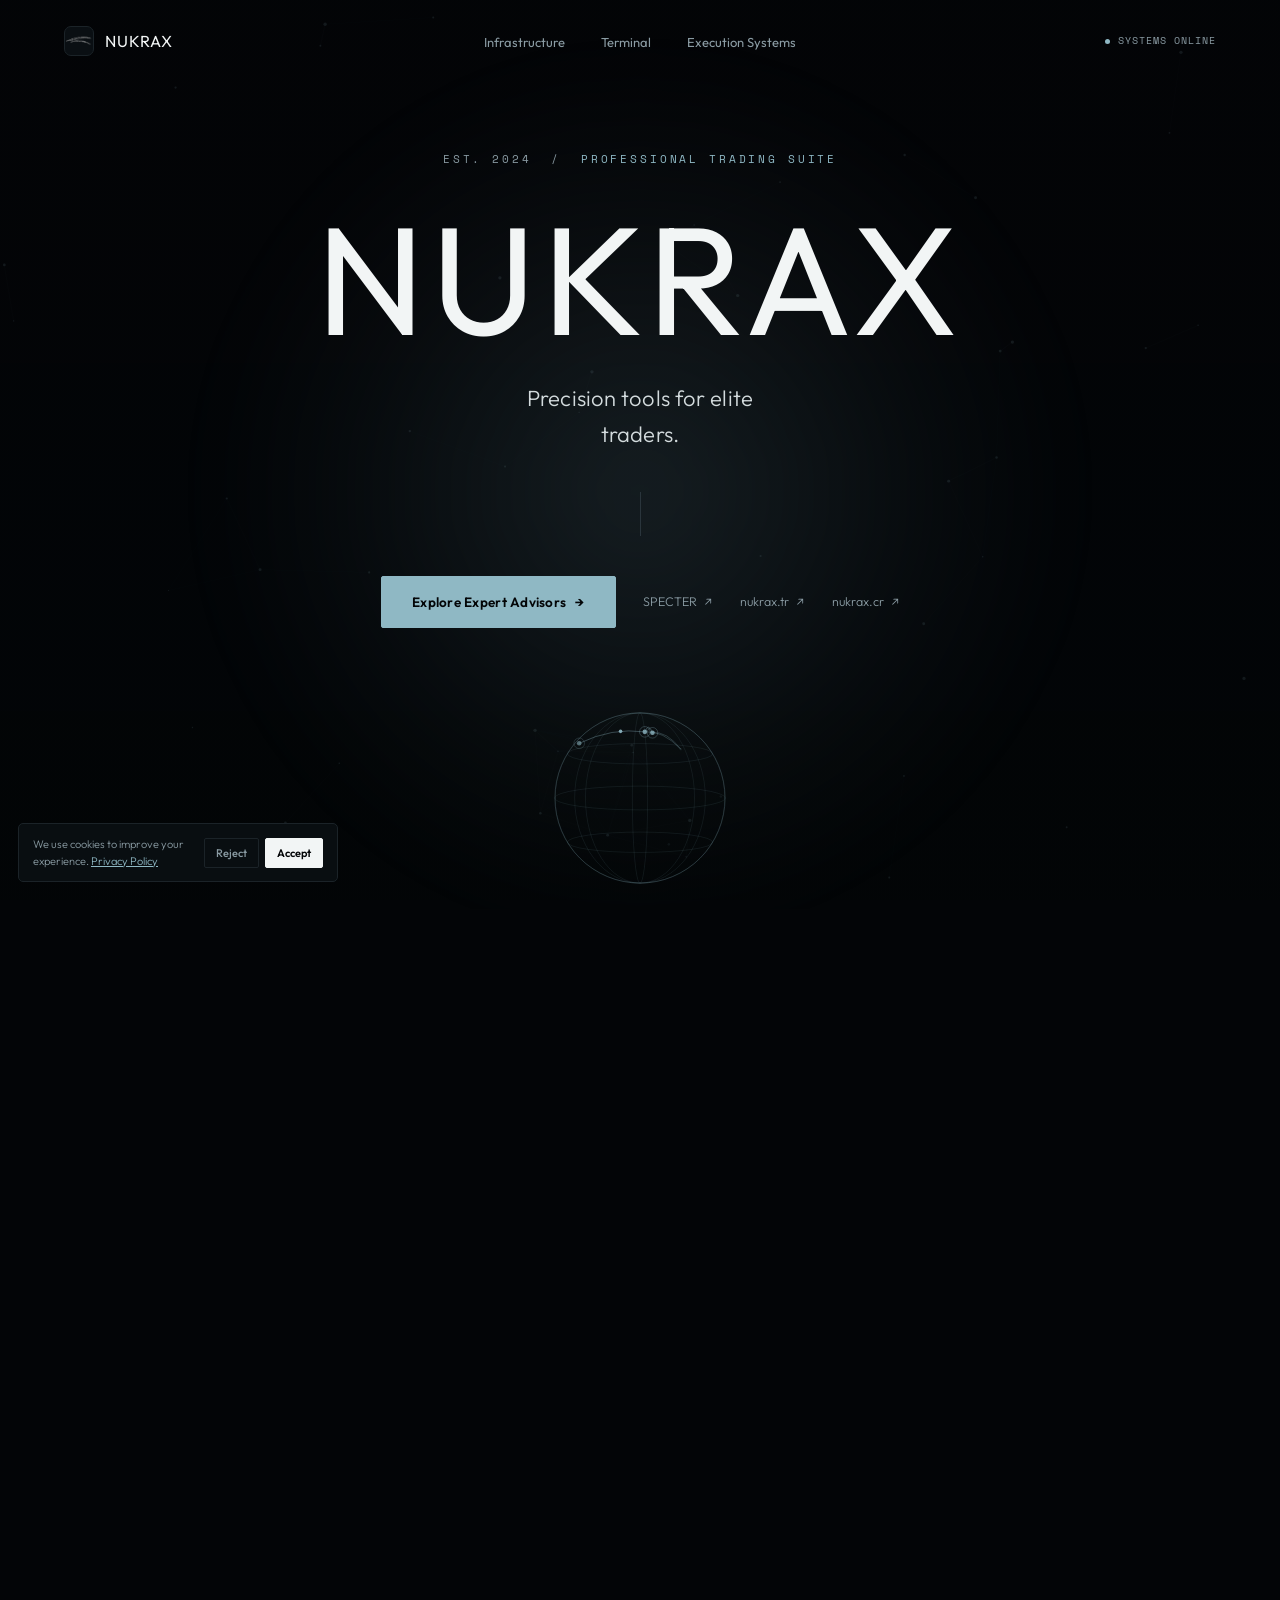
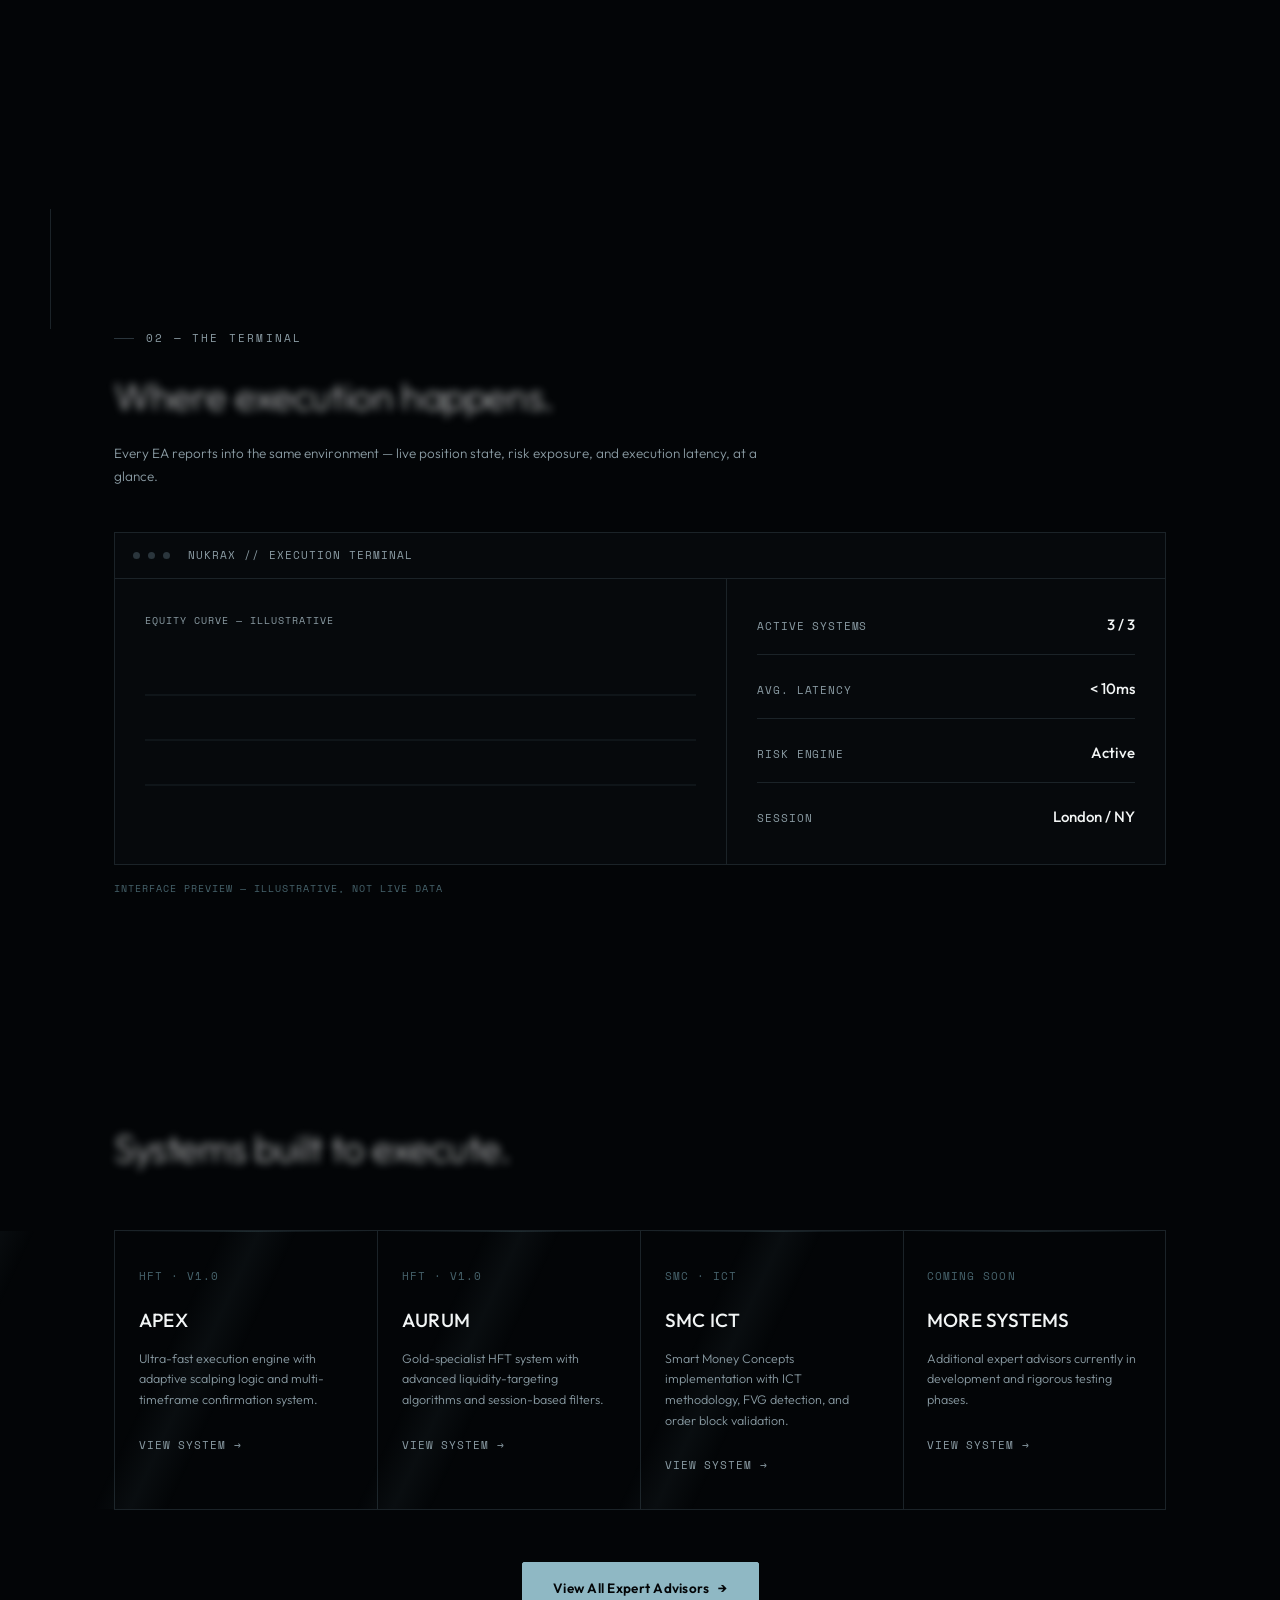
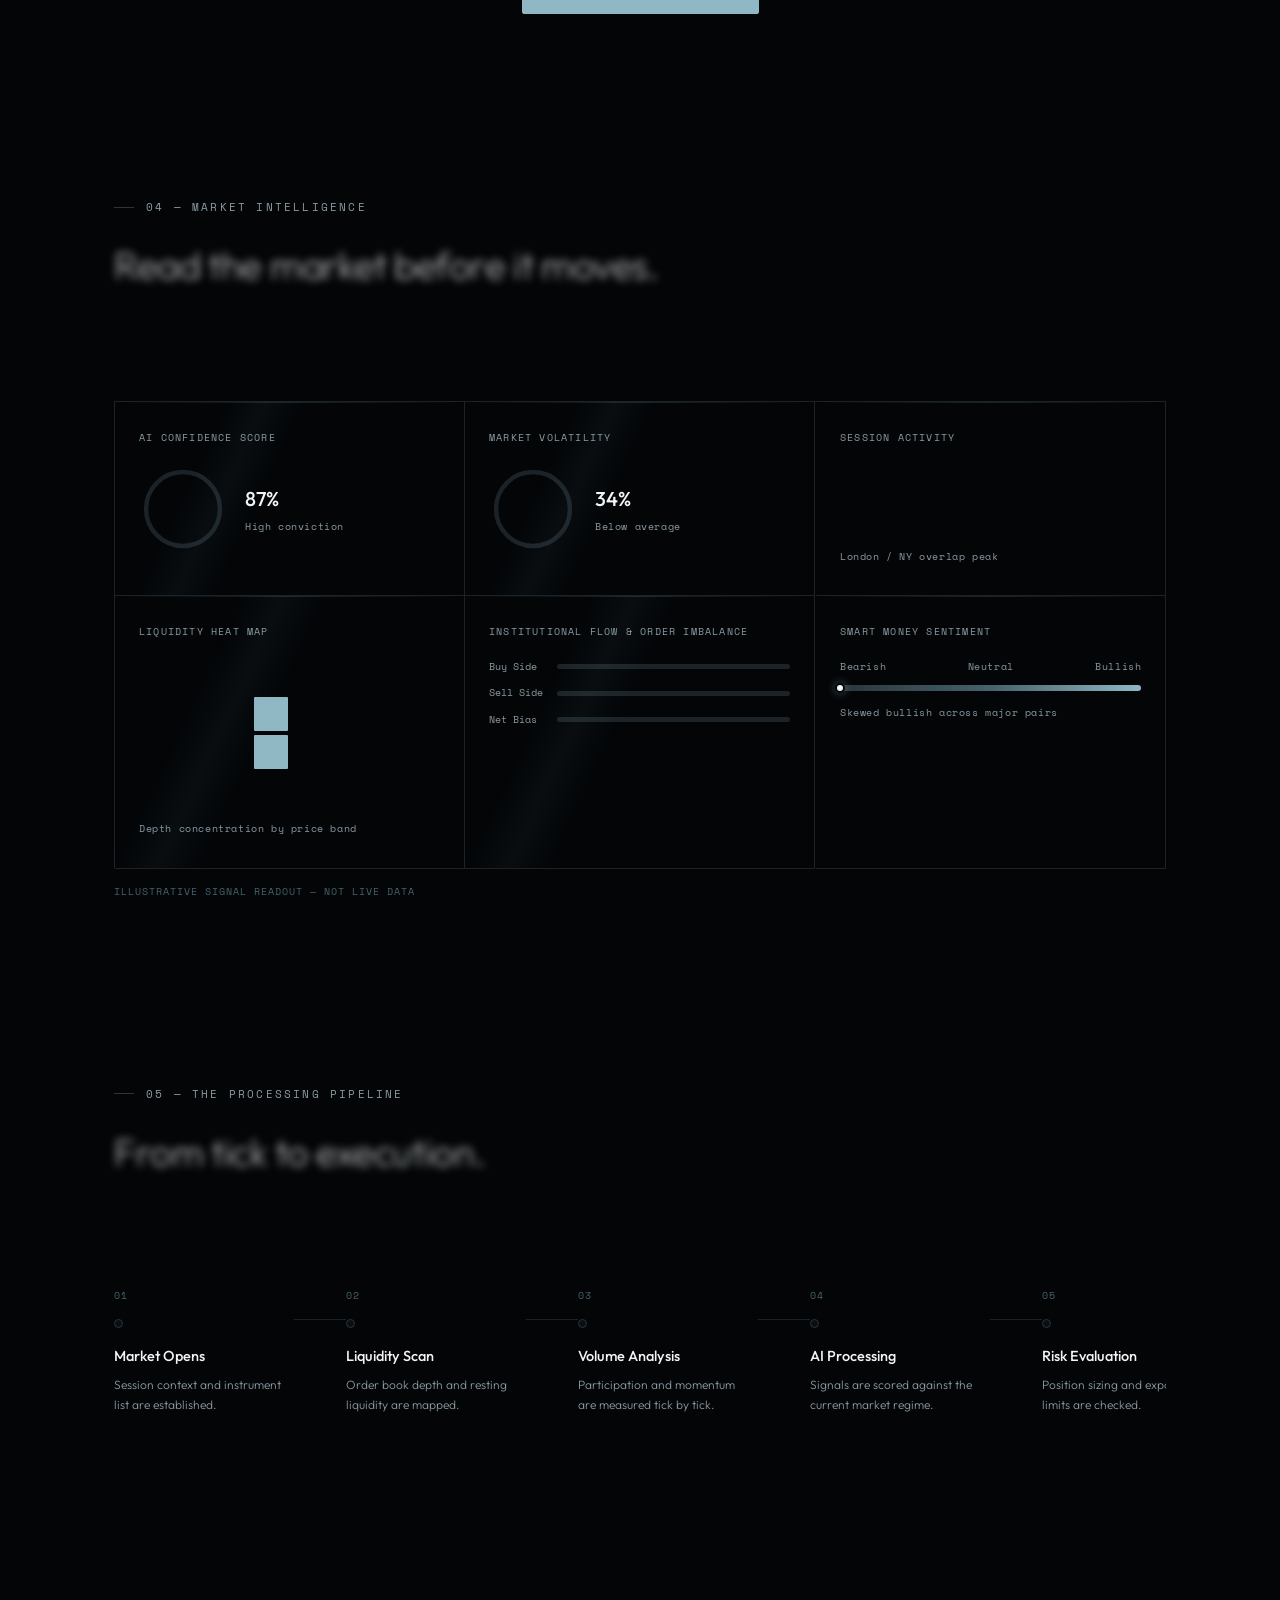
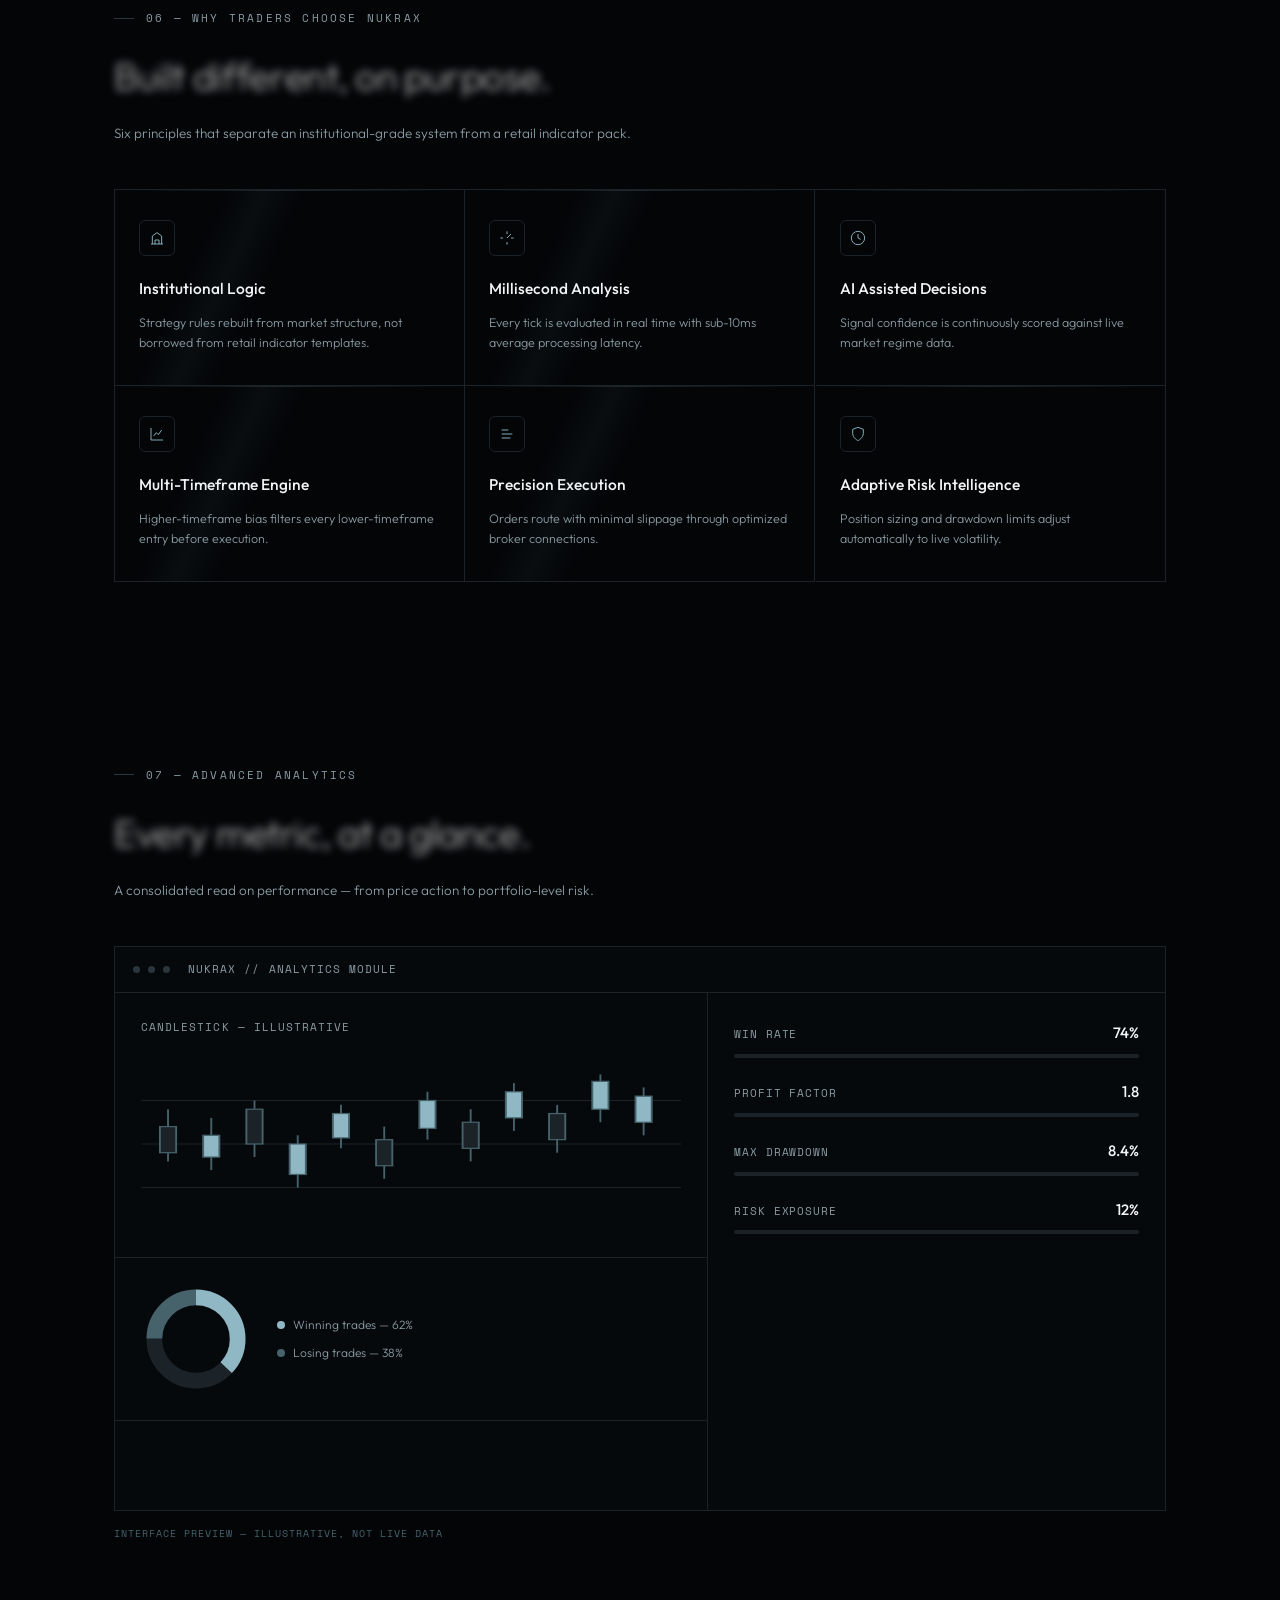
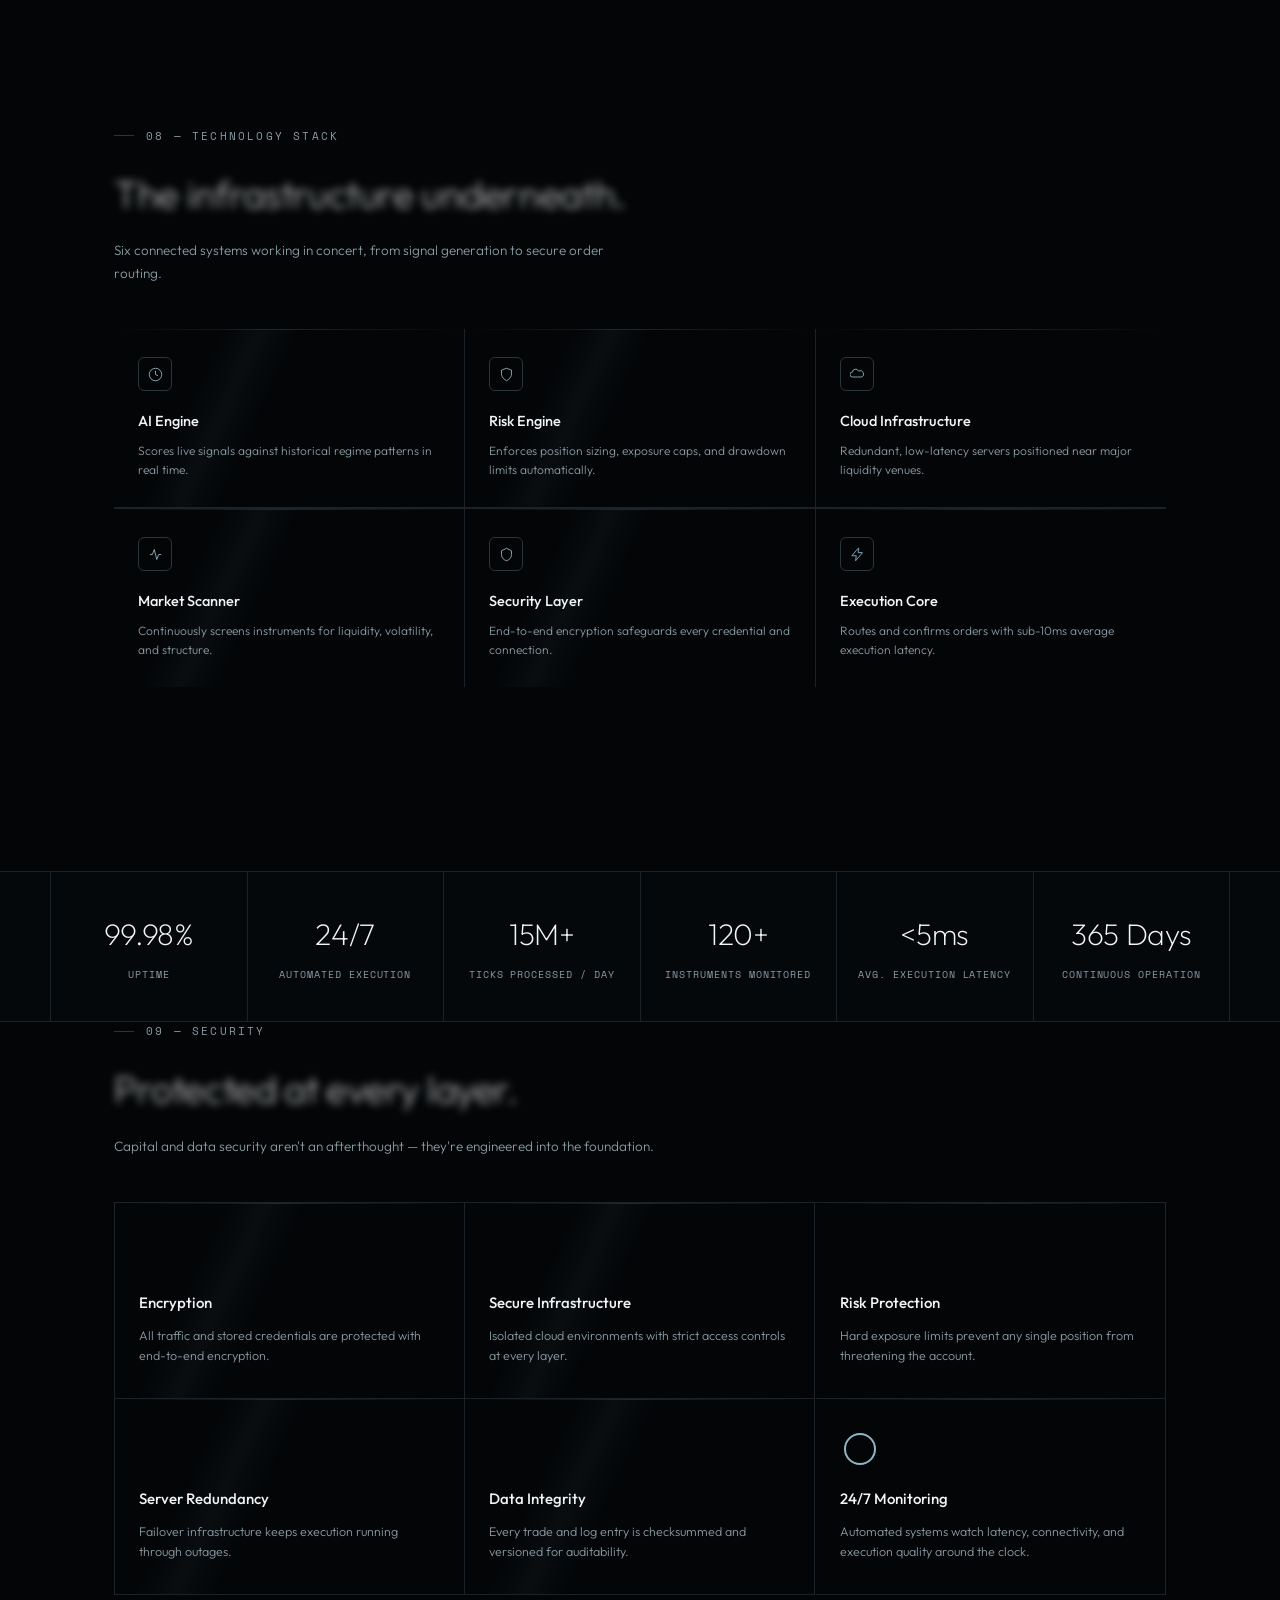
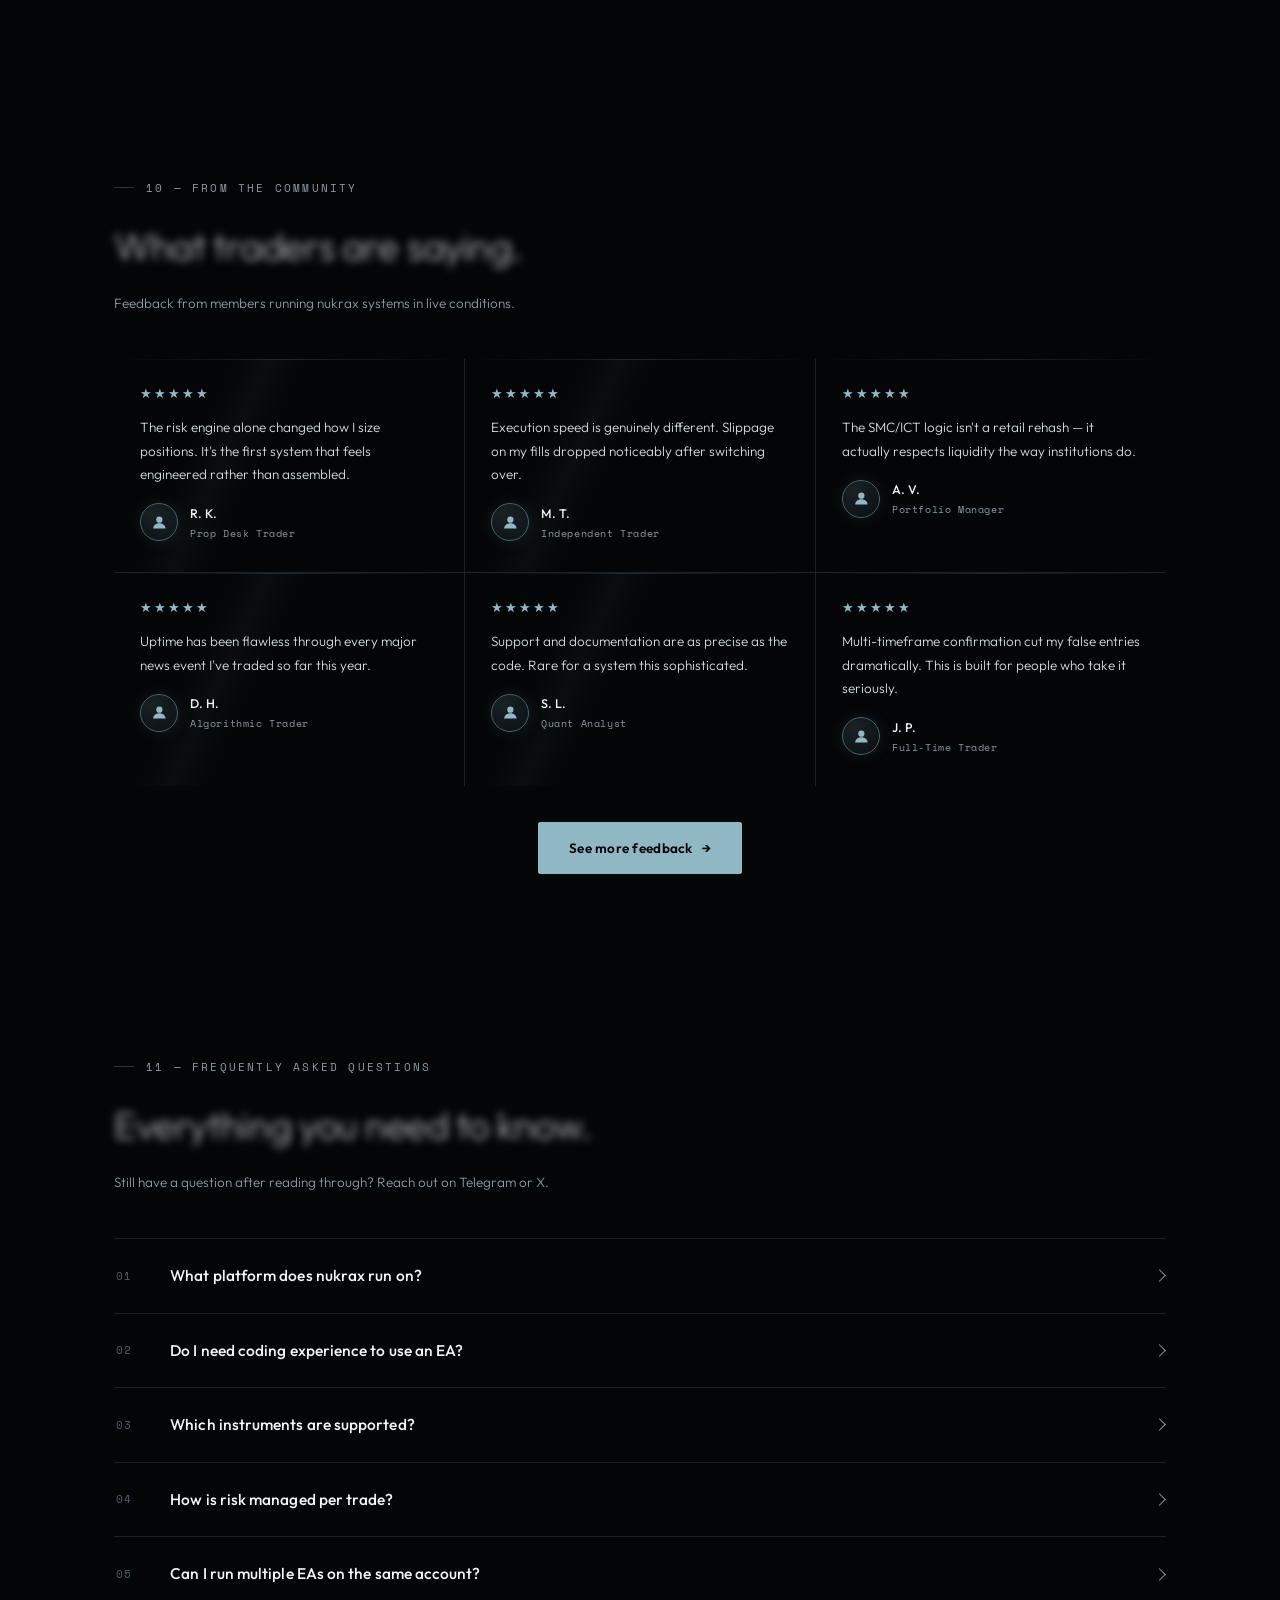
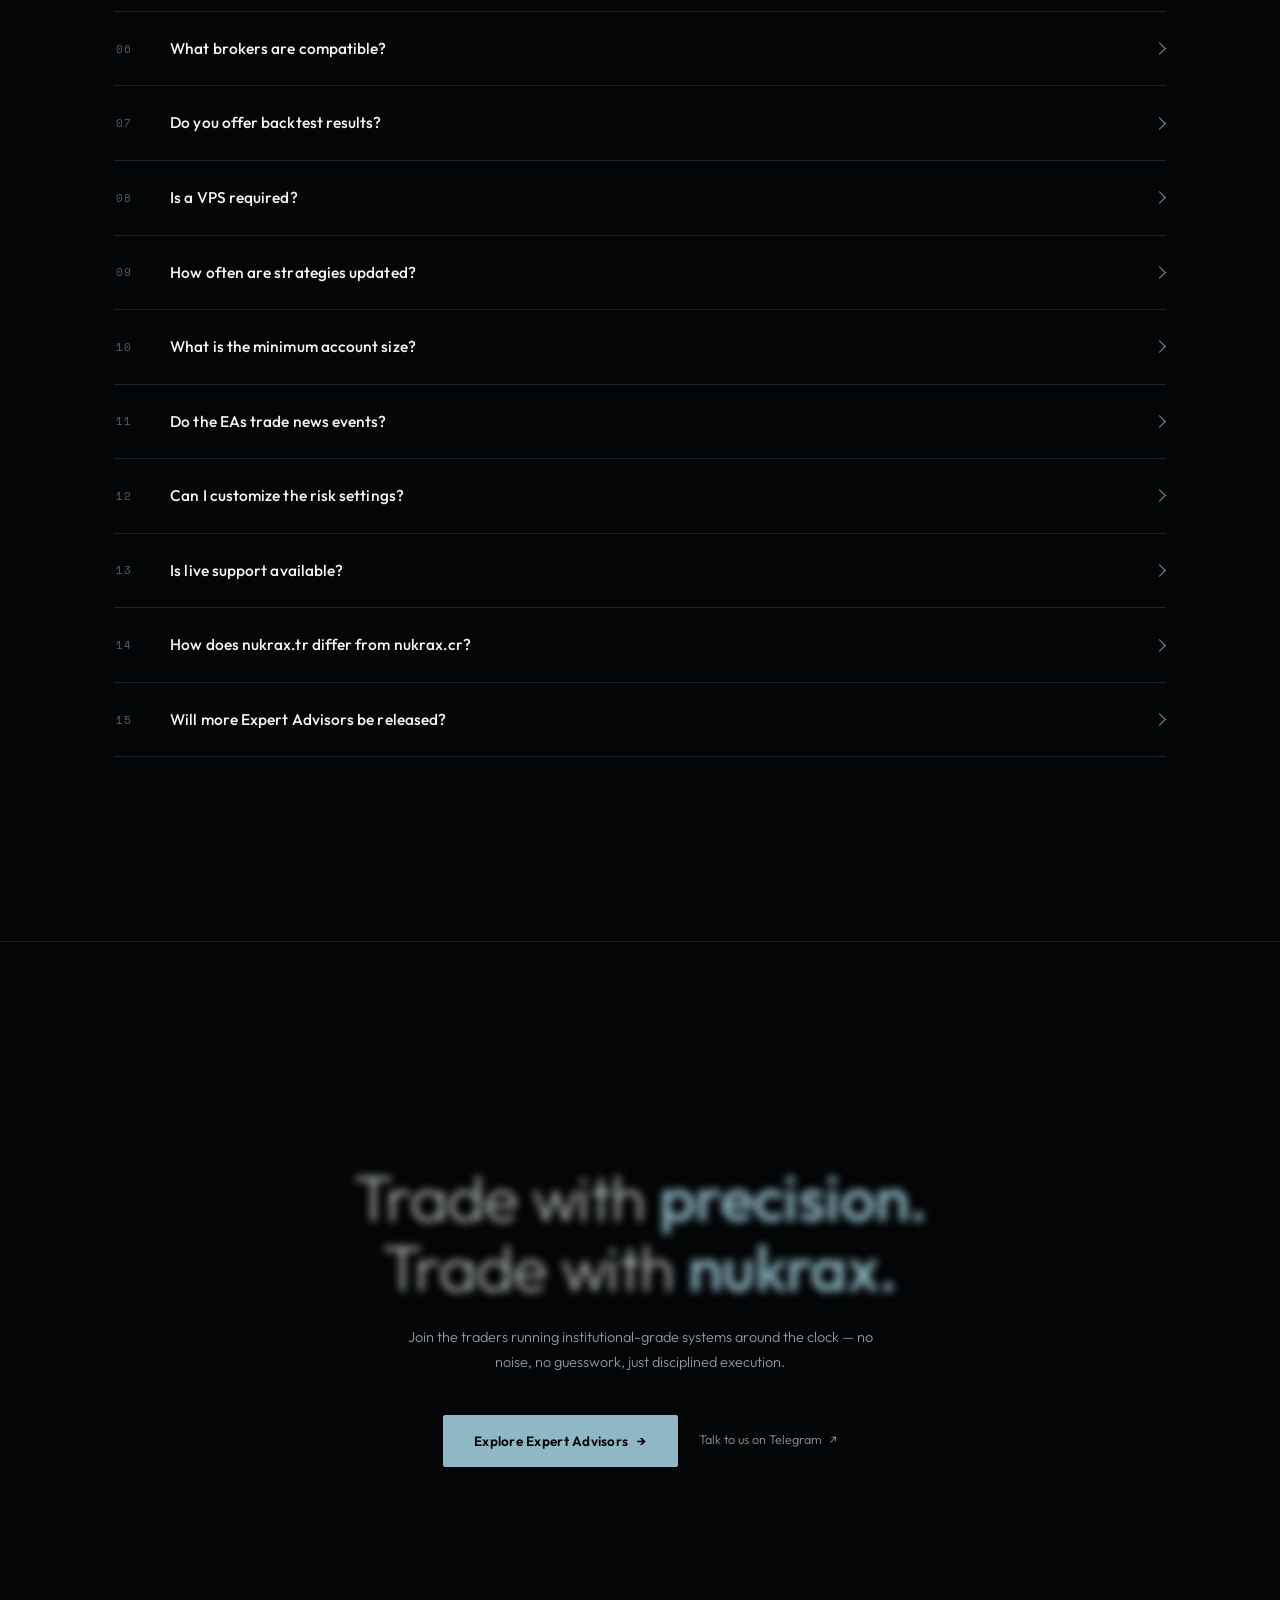
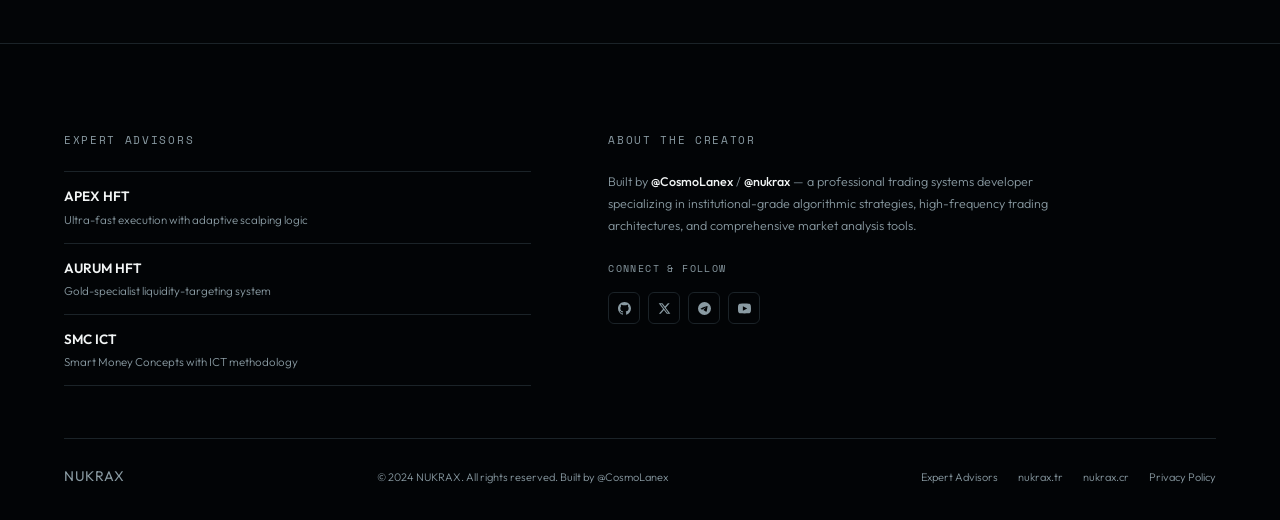
==== commit cf1ff272: "Add files via upload" ====
--- a/index.html
+++ b/index.html
@@ -5,6 +5,39 @@
 <meta name="viewport" content="width=device-width, initial-scale=1.0"/>
 <title>NUKRAX — Precision Tools for Elite Traders</title>
 <meta name="description" content="NUKRAX is a private trading ecosystem — institutional-grade Expert Advisors, SMC/ICT strategy systems, and live trading platforms for serious market participants."/>
+<link rel="icon" href="assets/logo.png" type="image/png"/>
+
+<!-- Open Graph -->
+<meta property="og:type" content="website"/>
+<meta property="og:title" content="NUKRAX — Precision Tools for Elite Traders"/>
+<meta property="og:description" content="A private trading ecosystem — institutional-grade Expert Advisors, SMC/ICT strategy systems, and live trading infrastructure."/>
+<meta property="og:image" content="https://nukrax.cosmolanex.workers.dev/assets/logo.png"/>
+<meta property="og:url" content="https://nukrax.cosmolanex.workers.dev/"/>
+
+<!-- Twitter Card -->
+<meta name="twitter:card" content="summary_large_image"/>
+<meta name="twitter:title" content="NUKRAX — Precision Tools for Elite Traders"/>
+<meta name="twitter:description" content="A private trading ecosystem — institutional-grade Expert Advisors, SMC/ICT strategy systems, and live trading infrastructure."/>
+<meta name="twitter:image" content="https://nukrax.cosmolanex.workers.dev/assets/logo.png"/>
+
+<!-- Structured data -->
+<script type="application/ld+json">
+{
+  "@context": "https://schema.org",
+  "@type": "Organization",
+  "name": "NUKRAX",
+  "url": "https://nukrax.cosmolanex.workers.dev",
+  "logo": "https://nukrax.cosmolanex.workers.dev/assets/logo.png",
+  "sameAs": [
+    "https://github.com/CosmoLanex",
+    "https://github.com/nukrax",
+    "https://x.com/CosmoLanex",
+    "https://www.youtube.com/@CosmoLanex",
+    "https://t.me/CosmoLanex"
+  ]
+}
+</script>
+
 <link rel="preconnect" href="https://fonts.googleapis.com"/>
 <link rel="preconnect" href="https://fonts.gstatic.com" crossorigin/>
 <link href="https://fonts.googleapis.com/css2?family=Space+Mono:wght@400;700&family=Outfit:wght@200;300;400;500;600&display=swap" rel="stylesheet"/>
@@ -21,7 +54,6 @@
 }
 
 :root {
-  /* disciplined, single-accent palette */
   --black:    #030507;
   --panel:    #0A0F13;
   --line:     #1B2328;
@@ -65,13 +97,46 @@
 
 .wrap{max-width:var(--container);margin:0 auto;padding-left:var(--gutter);padding-right:var(--gutter)}
 
-/* Dim layer over the mountain background — keeps this page calm and legible */
+/* Dim ambient layer — keeps the page calm and legible */
 body::before{
   content:'';
   position:fixed;inset:0;
   z-index:1;
   pointer-events:none;
   background:linear-gradient(180deg,rgba(3,5,7,0.62) 0%,rgba(3,5,7,0.74) 100%);
+}
+
+/* ══════════ LOADING SCREEN ══════════ */
+#loader{
+  position:fixed;inset:0;z-index:10000;
+  background:var(--black);
+  display:flex;flex-direction:column;align-items:center;justify-content:center;
+  gap:22px;
+  transition:opacity .5s var(--ease),visibility .5s var(--ease);
+}
+#loader.hidden{opacity:0;visibility:hidden;pointer-events:none}
+.loader-mark{
+  font-family:var(--font-logo);
+  font-size:38px;letter-spacing:.06em;color:var(--white);
+}
+.loader-status{
+  font-family:var(--font-m);font-size:10.5px;letter-spacing:.22em;
+  text-transform:uppercase;color:var(--muted);
+}
+.loader-bar{width:180px;height:1px;background:var(--line);overflow:hidden}
+.loader-bar-fill{
+  height:100%;width:0%;background:var(--accent);
+  animation:loader-fill 0.9s var(--ease-out) forwards;
+}
+@keyframes loader-fill{to{width:100%}}
+
+/* ══════════ SCROLL PROGRESS ══════════ */
+#scroll-progress{
+  position:fixed;top:0;left:0;height:2px;
+  background:var(--accent);
+  width:0%;
+  z-index:9997;
+  transition:width .1s linear;
 }
 
 /* ── Page curtain ── */
@@ -84,7 +149,7 @@
 }
 #page-curtain.active{transform:translateY(0)}
 
-/* ── Reveal on scroll — quiet fade, no blur/bounce ── */
+/* ── Reveal on scroll ── */
 .reveal{opacity:0;transform:translateY(12px);transition:opacity .6s var(--ease-out),transform .6s var(--ease-out)}
 .reveal.visible{opacity:1;transform:translateY(0)}
 .reveal-delay-1.visible{transition-delay:.05s}
@@ -92,13 +157,13 @@
 .reveal-delay-3.visible{transition-delay:.15s}
 .reveal-delay-4.visible{transition-delay:.2s}
 
-/* ── Section label ── */
 .section-label{
   display:flex;align-items:center;gap:12px;
   font-family:var(--font-m);
   font-size:11px;letter-spacing:.2em;text-transform:uppercase;
   color:var(--muted);
   margin-bottom:18px;
+  position:relative;
 }
 .section-label::before{content:'';width:20px;height:1px;background:var(--line-lit)}
 
@@ -118,6 +183,12 @@
   backdrop-filter:blur(16px);
   border-bottom-color:var(--line);
 }
+@media(max-width:768px){
+  nav.scrolled{
+    background:rgba(3,5,7,0.97);
+    backdrop-filter:none;
+  }
+}
 
 .nav-logo-container{display:flex;align-items:center;gap:11px}
 .nav-logo-img{
@@ -127,21 +198,38 @@
 }
 .nav-logo-img img{width:100%;height:100%;object-fit:cover}
 .nav-logo{
-  font-family:var(--font-m);font-weight:700;font-size:13.5px;
-  letter-spacing:.16em;text-transform:uppercase;color:var(--white);
-}
-
-.nav-links{display:flex;align-items:center;gap:40px;list-style:none;position:absolute;left:50%;transform:translateX(-50%)}
+  font-family:var(--font-logo);font-weight:400;font-size:16px;
+  letter-spacing:.05em;text-transform:uppercase;color:var(--white);
+}
+
+.nav-links{display:flex;align-items:center;gap:36px;list-style:none;position:absolute;left:50%;transform:translateX(-50%)}
 .nav-links a{
+  position:relative;
   font-size:13px;font-weight:400;color:var(--muted);
   transition:color .3s var(--ease);
 }
+.nav-links a::after{
+  content:'';position:absolute;left:0;bottom:-5px;width:100%;height:1px;
+  background:var(--accent);
+  transform:scaleX(0);transform-origin:right;
+  transition:transform .4s var(--ease);
+}
 .nav-links a:hover{color:var(--white)}
-
+.nav-links a:hover::after{transform:scaleX(1);transform-origin:left}
+
+.nav-right{display:flex;align-items:center;gap:22px}
 .nav-status{display:flex;align-items:center;gap:8px;font-family:var(--font-m);font-size:10px;letter-spacing:.1em;text-transform:uppercase;color:var(--muted)}
 .nav-dot{width:5px;height:5px;border-radius:50%;background:var(--accent)}
+.nav-cta{
+  font-family:var(--font-b);font-size:12.5px;font-weight:500;
+  color:var(--black);background:var(--white);
+  padding:9px 18px;border-radius:2px;
+  transition:background .3s var(--ease),transform .2s var(--ease);
+}
+.nav-cta:hover{background:var(--accent);transform:translateY(-1px)}
 
 @media(max-width:860px){.nav-links{display:none}}
+
 
 /* ══════════ BUTTONS / LINKS ══════════ */
 .btn{
@@ -158,12 +246,12 @@
 .btn:hover .btn-arrow{transform:translateX(3px)}
 
 .btn-primary{
-  background:var(--white);
+  background:var(--accent);
   color:var(--black);
-  border:1px solid var(--white);
+  border:1px solid var(--accent);
   font-weight:600;
 }
-.btn-primary:hover{background:var(--accent);border-color:var(--accent);color:var(--black)}
+.btn-primary:hover{background:var(--white);border-color:var(--white);color:var(--black)}
 
 .link-row{display:flex;flex-wrap:wrap;justify-content:center;gap:30px}
 .link-inline{
@@ -180,15 +268,32 @@
 
 /* ══════════ HERO ══════════ */
 .hero{
-  min-height:100vh;
   display:flex;flex-direction:column;align-items:center;justify-content:center;
   text-align:center;
-  padding:150px var(--gutter) 90px;
+  padding:150px var(--gutter) 70px;
   position:relative;
   z-index:2;
 }
 
+/* signature "wow" element — soft volumetric glow behind the wordmark that
+   drifts gently toward the cursor. Restrained: single blurred radial gradient,
+   pure CSS-transition driven (no animation loop). */
+.hero-glow{
+  position:absolute;
+  top:50%;left:50%;
+  width:min(900px,90vw);height:min(900px,90vw);
+  transform:translate(-50%,-50%);
+  background:radial-gradient(circle at center, rgba(143,184,196,0.14), rgba(143,184,196,0.04) 45%, transparent 70%);
+  filter:blur(30px);
+  pointer-events:none;
+  z-index:0;
+  transition:transform 1.1s var(--ease-out), opacity 1.2s var(--ease-out);
+  opacity:0;
+}
+.hero-glow.active{opacity:1}
+
 .hero-label{
+  position:relative;z-index:1;
   font-family:var(--font-m);font-size:11px;letter-spacing:.26em;
   text-transform:uppercase;color:var(--muted);
   margin-bottom:34px;
@@ -197,6 +302,7 @@
 .hero-label span{color:var(--accent)}
 
 .hero-logo{
+  position:relative;z-index:1;
   font-family:var(--font-logo);
   font-weight:400;
   font-size:clamp(58px,12vw,158px);
@@ -207,15 +313,18 @@
 }
 
 .hero-tagline{
-  font-size:clamp(14px,1.6vw,17px);
+  position:relative;z-index:1;
+  font-size:clamp(17px,2vw,22px);
   font-weight:300;
   color:var(--text);
-  margin-top:22px;
-  letter-spacing:.01em;
+  margin:24px auto 0;
+  max-width:22ch;
+  letter-spacing:.005em;
   animation:fade-up .9s .12s var(--ease-out) both;
 }
 
 .hero-divider{
+  position:relative;z-index:1;
   width:1px;height:44px;
   background:var(--line-lit);
   margin:40px 0;
@@ -223,30 +332,44 @@
 }
 
 .hero-ctas{
+  position:relative;z-index:1;
   display:flex;flex-wrap:wrap;justify-content:center;align-items:center;gap:28px;
   animation:fade-up .9s .24s var(--ease-out) both;
 }
 
-.scroll-hint{
-  position:absolute;bottom:46px;left:50%;transform:translateX(-50%);
-  display:flex;flex-direction:column;align-items:center;gap:10px;
+/* ── Global Market Network — rotating wireframe globe, replaces the old
+   scroll hint. Fills the freed hero space with a live, on-theme visual
+   instead of empty space / the mountain silhouette showing through. ── */
+.hero-globe-wrap{
+  position:relative;z-index:1;
+  width:min(230px,52vw);height:min(230px,52vw);
+  margin-top:54px;
+  display:flex;flex-direction:column;align-items:center;gap:14px;
+  opacity:0;
+  transition:opacity 1.6s var(--ease);
+}
+.hero-globe-wrap.active{opacity:1}
+#heroGlobe{width:100%;aspect-ratio:1;display:block}
+.hero-globe-label{
   font-family:var(--font-m);font-size:9.5px;letter-spacing:.2em;
   text-transform:uppercase;color:var(--muted);
-  animation:fade-up .9s .36s var(--ease-out) both;
-}
-.scroll-line{width:1px;height:28px;background:var(--line-lit)}
+  display:flex;align-items:center;gap:8px;
+  white-space:nowrap;
+}
+.hero-globe-label .nav-dot{width:4px;height:4px}
 
 @keyframes fade-up{from{opacity:0;transform:translateY(14px)}to{opacity:1;transform:translateY(0)}}
 
 @media(max-width:600px){
-  .hero{padding-top:126px}
+  .hero{padding-top:clamp(150px, 28vh, 280px)}
   .hero-ctas{flex-direction:column;width:100%}
   .hero-ctas .btn{width:100%;justify-content:center}
-}
-
-/* ══════════ ABOUT ══════════ */
+  .hero-globe-wrap{margin-top:80px}
+}
+
+/* ══════════ ABOUT / INFRASTRUCTURE ══════════ */
 .about{
-  padding:160px var(--gutter) 130px;
+  padding:40px var(--gutter) 90px;
   max-width:var(--container);
   margin:0 auto;
   position:relative;
@@ -272,44 +395,143 @@
 }
 .about-headline em{font-style:normal;font-weight:500;color:var(--accent)}
 
-.about-body p{
-  font-size:14.5px;
-  font-weight:300;
-  color:var(--text);
-  opacity:.88;
-  margin-bottom:19px;
-  max-width:60ch;
-}
-.about-body strong{color:var(--white);font-weight:500}
-
-.about-pillars{
-  display:grid;
-  grid-template-columns:repeat(2,1fr);
-  margin-top:48px;
-  border-top:1px solid var(--line);
-  border-left:1px solid var(--line);
-}
-
-.pillar{
-  padding:28px 26px;
-  border-right:1px solid var(--line);
-  border-bottom:1px solid var(--line);
-  transition:background .3s var(--ease);
-}
-.pillar:hover{background:rgba(143,184,196,0.03)}
-.pillar-num{font-family:var(--font-m);font-size:10.5px;color:var(--accent-dim);letter-spacing:.1em;margin-bottom:14px}
-.pillar-title{font-size:14.5px;font-weight:600;color:var(--white);margin-bottom:9px;letter-spacing:.01em}
-.pillar-desc{font-size:12.5px;color:var(--muted);line-height:1.65}
+.about-intro{
+  font-size:14px;color:var(--muted);font-weight:300;
+  margin-top:22px;max-width:42ch;
+}
+
+/* accordion */
+.accordion{border-top:1px solid var(--line)}
+.acc-item{border-bottom:1px solid var(--line)}
+.acc-item summary{
+  list-style:none;cursor:pointer;
+  display:flex;align-items:center;justify-content:space-between;gap:20px;
+  padding:24px 2px;
+  transition:padding-left .3s var(--ease);
+}
+.acc-item summary::-webkit-details-marker{display:none}
+.acc-item summary:hover{padding-left:8px}
+.acc-num{
+  font-family:var(--font-m);font-size:11px;color:var(--accent-dim);
+  letter-spacing:.1em;margin-right:18px;
+}
+.acc-title{
+  font-size:15.5px;font-weight:500;color:var(--white);
+  flex:1;letter-spacing:.005em;
+}
+.acc-chevron{
+  width:9px;height:9px;
+  border-right:1px solid var(--muted);border-bottom:1px solid var(--muted);
+  transform:rotate(-45deg);
+  transition:transform .35s var(--ease-out);
+  flex-shrink:0;
+}
+.acc-body{
+  padding:0 2px 26px 68px;
+  font-size:13.5px;color:var(--muted);line-height:1.75;
+  max-width:58ch;
+}
 
 @media(max-width:900px){
   .about-grid{grid-template-columns:1fr;gap:40px}
   .about-sticky{position:static}
-  .about-pillars{grid-template-columns:1fr}
+  .acc-body{padding-left:2px}
+}
+
+/* ── Stats ── */
+.stats{
+  max-width:var(--container);
+  margin:0 auto;
+  padding:0 var(--gutter) 184px;
+  position:relative;
+  z-index:2;
+  display:grid;
+  grid-template-columns:repeat(4,1fr);
+  border-top:1px solid var(--line);
+  border-left:1px solid var(--line);
+}
+.stat{
+  padding:32px 24px;
+  border-right:1px solid var(--line);
+  border-bottom:1px solid var(--line);
+  text-align:center;
+}
+.stat-num{
+  font-family:var(--font-b);font-weight:200;font-size:clamp(26px,3vw,38px);
+  color:var(--white);letter-spacing:-.01em;margin-bottom:8px;
+}
+.stat-label{
+  font-family:var(--font-m);font-size:10px;letter-spacing:.12em;
+  text-transform:uppercase;color:var(--muted);
+}
+@media(max-width:700px){.stats{grid-template-columns:repeat(2,1fr)}}
+
+/* ══════════ TERMINAL SHOWCASE ══════════ */
+.terminal-section{
+  max-width:var(--container);
+  margin:0 auto;
+  padding:0 var(--gutter) 184px;
+  position:relative;
+  z-index:2;
+}
+.terminal-head{max-width:60ch;margin-bottom:44px}
+.terminal-title{
+  font-family:var(--font-b);font-weight:200;
+  font-size:clamp(26px,3vw,38px);color:var(--white);
+  letter-spacing:-.01em;margin-bottom:14px;
+}
+.terminal-desc{font-size:13.5px;color:var(--muted);line-height:1.7}
+
+.terminal-panel{
+  border:1px solid var(--line);
+  background:rgba(10,15,19,0.5);
+  padding:0;
+  overflow:hidden;
+}
+.terminal-bar{
+  display:flex;align-items:center;gap:8px;
+  padding:14px 18px;
+  border-bottom:1px solid var(--line);
+}
+.terminal-dot{width:7px;height:7px;border-radius:50%;background:var(--line-lit)}
+.terminal-bar-label{
+  margin-left:10px;font-family:var(--font-m);font-size:10.5px;
+  letter-spacing:.1em;color:var(--muted);text-transform:uppercase;
+}
+.terminal-body{
+  display:grid;
+  grid-template-columns:1.4fr 1fr;
+  gap:0;
+}
+.terminal-chart{
+  padding:34px 30px;
+  border-right:1px solid var(--line);
+}
+.terminal-chart svg{width:100%;height:180px;display:block}
+.terminal-chart-label{
+  font-family:var(--font-m);font-size:10px;letter-spacing:.1em;
+  color:var(--muted);text-transform:uppercase;margin-bottom:20px;
+}
+.terminal-metrics{padding:34px 30px;display:flex;flex-direction:column;gap:22px}
+.terminal-metric{display:flex;justify-content:space-between;align-items:baseline;padding-bottom:16px;border-bottom:1px solid var(--line)}
+.terminal-metric:last-child{border-bottom:none;padding-bottom:0}
+.terminal-metric-label{font-family:var(--font-m);font-size:10.5px;letter-spacing:.08em;color:var(--muted);text-transform:uppercase}
+.terminal-metric-value{font-size:15px;color:var(--white);font-weight:500}
+
+.terminal-caption{
+  margin-top:16px;
+  font-family:var(--font-m);font-size:10px;letter-spacing:.1em;
+  text-transform:uppercase;color:var(--accent-dim);
+}
+
+@media(max-width:800px){
+  .terminal-body{grid-template-columns:1fr}
+  .terminal-chart{border-right:none;border-bottom:1px solid var(--line)}
 }
 
 /* ══════════ EA SECTION ══════════ */
 .ea-section{
-  padding:0 var(--gutter) 160px;
+  padding:0 var(--gutter) 184px;
   max-width:var(--container);
   margin:0 auto;
   position:relative;
@@ -333,33 +555,48 @@
 }
 
 .ea-preview-card{
+  position:relative;
   padding:30px 24px 32px;
   border-right:1px solid var(--line);
   border-bottom:1px solid var(--line);
-  transition:background .3s var(--ease);
-}
-.ea-preview-card:hover{background:rgba(143,184,196,0.03)}
+  transition:transform .4s var(--ease-out),box-shadow .4s var(--ease),background .3s var(--ease);
+}
+.ea-preview-card::after{
+  content:'';position:absolute;inset:0;pointer-events:none;
+  box-shadow:inset 0 0 0 1px transparent;
+  transition:box-shadow .4s var(--ease);
+}
+.ea-preview-card:hover{
+  transform:translateY(-4px);
+  background:rgba(143,184,196,0.035);
+  box-shadow:0 18px 40px rgba(0,0,0,0.35);
+  z-index:1;
+}
+.ea-preview-card:hover::after{box-shadow:inset 0 0 0 1px rgba(143,184,196,0.28)}
 
 .ea-preview-card-tag{
-  font-family:var(--font-m);font-size:10px;letter-spacing:.1em;
+  display:inline-block;
+  font-family:var(--font-m);font-size:10.5px;letter-spacing:.1em;
   text-transform:uppercase;color:var(--accent-dim);
-  margin-bottom:18px;display:block;
+  margin-bottom:20px;
 }
 .ea-preview-card-name{
   font-family:var(--font-b);font-weight:500;font-size:19px;letter-spacing:.01em;
   color:var(--white);margin-bottom:11px;
 }
 .ea-preview-card-desc{
-  font-size:12.5px;color:var(--muted);line-height:1.65;margin-bottom:18px;
+  font-size:12.5px;color:var(--muted);line-height:1.65;
+  margin-bottom:20px;
 }
 .ea-preview-card-arrow{
   display:inline-flex;align-items:center;gap:6px;
-  font-size:12px;color:var(--muted);
+  font-family:var(--font-m);font-size:11px;letter-spacing:.08em;
+  text-transform:uppercase;color:var(--muted);
   transition:color .3s var(--ease),gap .3s var(--ease);
 }
-.ea-preview-card:hover .ea-preview-card-arrow{color:var(--accent);gap:9px}
-
-.ea-cta-wrap{display:flex;justify-content:center;margin-top:54px}
+.ea-preview-card:hover .ea-preview-card-arrow{color:var(--accent);gap:10px}
+
+.ea-cta-wrap{display:flex;justify-content:center;margin-top:52px}
 
 @media(max-width:1000px){.ea-preview-grid{grid-template-columns:repeat(2,1fr)}}
 @media(max-width:560px){.ea-preview-grid{grid-template-columns:1fr}}
@@ -367,7 +604,7 @@
 /* ══════════ FOOTER ══════════ */
 footer{
   border-top:1px solid var(--line);
-  padding:76px var(--gutter) 32px;
+  padding:88px var(--gutter) 32px;
   position:relative;
   z-index:2;
   background:rgba(3,5,7,0.45);
@@ -417,7 +654,7 @@
   padding-top:26px;
   border-top:1px solid var(--line);
 }
-.footer-logo{font-family:var(--font-m);font-weight:700;font-size:11.5px;letter-spacing:.14em;color:var(--muted)}
+.footer-logo{font-family:var(--font-logo);font-weight:400;font-size:14px;letter-spacing:.05em;color:var(--muted)}
 .footer-copy{font-size:11px;color:var(--muted)}
 .footer-links{display:flex;gap:20px;flex-wrap:wrap}
 .footer-links a{font-size:11px;color:var(--muted);transition:color .3s var(--ease)}
@@ -428,12 +665,12 @@
   .footer-bottom{flex-direction:column;align-items:flex-start}
 }
 
-/* ══════════ COOKIE BANNER ══════════ */
+/* ══════════ COOKIE BANNER (compact) ══════════ */
 #cookie-banner{
-  position:fixed;bottom:22px;left:22px;
-  max-width:400px;
-  display:flex;flex-direction:column;gap:14px;
-  padding:20px;border-radius:5px;
+  position:fixed;bottom:18px;left:18px;
+  max-width:320px;
+  display:flex;align-items:center;gap:12px;
+  padding:12px 14px;border-radius:5px;
   background:rgba(10,15,19,0.94);
   border:1px solid var(--line);
   backdrop-filter:blur(14px);
@@ -444,26 +681,689 @@
 }
 #cookie-banner.visible{transform:translateY(0);opacity:1}
 #cookie-banner.hiding{transform:translateY(140%);opacity:0}
-.cookie-icon{width:26px;height:26px;color:var(--accent)}
-.cookie-icon svg{width:15px;height:15px;fill:currentColor}
-.cookie-title{font-size:13px;font-weight:600;color:var(--white);margin-bottom:6px}
-.cookie-body{font-size:11.5px;color:var(--muted);line-height:1.6}
+.cookie-body{font-size:11px;color:var(--muted);line-height:1.5;flex:1}
 .cookie-body a{color:var(--accent);text-decoration:underline}
-.cookie-actions{display:flex;gap:10px}
+.cookie-actions{display:flex;gap:6px;flex-shrink:0}
 .cookie-btn{
-  flex:1;padding:10px 16px;border-radius:2px;cursor:pointer;
-  font-family:var(--font-b);font-size:11.5px;font-weight:500;
+  padding:7px 11px;border-radius:2px;cursor:pointer;
+  font-family:var(--font-b);font-size:11px;font-weight:500;
   transition:opacity .3s var(--ease);
+  white-space:nowrap;
 }
 .cookie-btn-reject{background:transparent;color:var(--muted);border:1px solid var(--line)}
 .cookie-btn-reject:hover{color:var(--white)}
 .cookie-btn-accept{background:var(--white);color:var(--black);border:1px solid var(--white);font-weight:600}
 .cookie-btn-accept:hover{background:var(--accent);border-color:var(--accent)}
 
-@media(max-width:520px){#cookie-banner{left:14px;right:14px;bottom:14px;max-width:none}}
+@media(max-width:520px){#cookie-banner{left:12px;right:12px;bottom:12px;max-width:none}}
+
+/* ══════════ PREMIUM MOTION ENHANCEMENTS ══════════ */
+
+/* Heading reveal — words animate individually */
+.reveal-word{
+  display:inline-block;
+  opacity:0;
+  transform:translateY(22px);
+  filter:blur(4px);
+  transition:opacity .7s var(--ease),transform .7s var(--ease),filter .7s var(--ease);
+  will-change:transform,opacity,filter;
+}
+.reveal-heading.visible .reveal-word{opacity:1;transform:translateY(0);filter:blur(0)}
+
+/* Paragraph reveal */
+.reveal-para{
+  opacity:0;
+  transform:translateY(20px);
+  transition:opacity .7s var(--ease-out),transform .7s var(--ease-out);
+}
+.reveal-para.visible{opacity:1;transform:translateY(0)}
+
+/* Button-group reveal */
+.reveal-btn{
+  opacity:0;
+  transform:translateY(14px) scale(.95);
+  transition:opacity .5s var(--ease-out),transform .5s var(--ease-out);
+}
+.reveal-btn.visible{opacity:1;transform:translateY(0) scale(1)}
+
+/* Card reveal */
+.reveal-card{
+  opacity:0;
+  transform:translateY(28px) scale(.97) rotateX(3deg);
+  transition:opacity .6s var(--ease),transform .6s var(--ease);
+  will-change:transform,opacity;
+}
+.reveal-card.visible{opacity:1;transform:translateY(0) scale(1) rotateX(0)}
+
+/* Image reveal */
+.reveal-image{
+  opacity:0;
+  transform:scale(1.08);
+  filter:blur(8px);
+  transition:opacity .8s var(--ease),transform .8s var(--ease),filter .8s var(--ease);
+}
+.reveal-image.visible{opacity:1;transform:scale(1);filter:blur(0)}
+
+/* Footer reveal */
+.reveal-footer{opacity:0;transform:translateY(40px);transition:opacity .8s var(--ease),transform .8s var(--ease)}
+.reveal-footer.visible{opacity:1;transform:translateY(0)}
+
+/* Terminal metrics — staggered rows */
+.terminal-metric{opacity:0;transform:translateY(16px);transition:opacity .5s var(--ease-out),transform .5s var(--ease-out)}
+.reveal-metrics.visible .terminal-metric{opacity:1;transform:translateY(0)}
+.reveal-metrics.visible .terminal-metric:nth-child(1){transition-delay:.05s}
+.reveal-metrics.visible .terminal-metric:nth-child(2){transition-delay:.15s}
+.reveal-metrics.visible .terminal-metric:nth-child(3){transition-delay:.25s}
+.reveal-metrics.visible .terminal-metric:nth-child(4){transition-delay:.35s}
+
+/* Nav — logo scales down slightly while scrolled */
+.nav-logo-container{transition:transform .5s var(--ease);transform-origin:left center}
+nav.scrolled .nav-logo-container{transform:scale(.92)}
+
+/* Buttons — hover lift + soft glow, press feedback */
+.btn{will-change:transform}
+.btn:hover{transform:translateY(-2px)}
+.btn-primary:hover{box-shadow:0 10px 30px rgba(143,184,196,0.22)}
+.btn:active{transform:translateY(0) scale(.97)}
+.nav-cta:active{transform:scale(.97)}
+
+/* Social icons — lift, rotate, glow */
+.social-icon{will-change:transform}
+.social-icon:hover{transform:translateY(-3px) rotate(-6deg);box-shadow:0 8px 18px rgba(143,184,196,0.16)}
+
+/* EA cards — 3D tilt support */
+.ea-preview-card{transform-style:preserve-3d}
+.ea-preview-grid{perspective:900px}
+
+/* Accordion — smooth height/fade support (JS-driven), chevron decoupled from [open] */
+.acc-item .acc-chevron{transform:rotate(-45deg)}
+.acc-item.opening .acc-chevron{transform:rotate(45deg)}
+.acc-body{transition:opacity .3s var(--ease-out)}
+
+/* Equity graph draw */
+.terminal-chart svg polygon{transition:opacity .5s var(--ease-out)}
+
+/* ══════════════════════════════════════════════════════════════
+   NUKRAX SIGNATURE SYSTEM — one connected, quietly-alive identity
+   ══════════════════════════════════════════════════════════════ */
+
+/* ── Ambient signal field — fixed neural mesh threading the whole page ── */
+#nkxField{
+  position:fixed;inset:0;
+  width:100%;height:100%;
+  z-index:1;
+  pointer-events:none;
+  opacity:.5;
+  mix-blend-mode:screen;
+}
+@media(max-width:768px){
+  #nkxField{display:none}
+}
+
+/* ── Nav status dot — the smallest expression of the living core ── */
+.nav-status{position:relative}
+.nav-dot{position:relative;z-index:1}
+.nav-dot::before,.nav-dot::after{
+  content:'';position:absolute;inset:-3px;
+  border-radius:50%;border:1px solid var(--accent);
+  opacity:0;
+  animation:nkx-ring-pulse 3.6s var(--ease-out) infinite;
+}
+.nav-dot::after{animation-delay:1.8s}
+@keyframes nkx-ring-pulse{
+  0%{opacity:.55;transform:scale(1)}
+  100%{opacity:0;transform:scale(2.6)}
+}
+
+/* ── Section labels — a quiet pulse of energy at the start of every section ── */
+.section-label::before{
+  position:relative;overflow:hidden;
+  background:var(--line-lit);
+}
+.section-label::after{
+  content:'';position:absolute;left:-9px;top:9px;
+  width:8px;height:1px;
+  background:var(--accent);
+  opacity:0;
+  animation:nkx-flow 5s var(--ease) infinite;
+}
+@keyframes nkx-flow{
+  0%{transform:translateX(0);opacity:0}
+  8%{opacity:1}
+  45%{opacity:1}
+  55%{transform:translateX(20px);opacity:0}
+  100%{transform:translateX(20px);opacity:0}
+}
+
+/* ── Breathing card edge — a faint top highlight that softly rises and falls ── */
+.x-cell,.dash-card,.why-card,.security-card,.stack-card,.testimonial-card,.ea-preview-card{position:relative}
+.x-cell::before,.dash-card::before,.why-card::before,.security-card::before,.stack-card::before,.testimonial-card::before,.ea-preview-card::before{
+  content:'';position:absolute;top:0;left:0;right:0;height:1px;
+  background:linear-gradient(90deg,transparent,var(--accent-dim),transparent);
+  opacity:.35;
+  animation:nkx-breathe 6s var(--ease-out) infinite;
+}
+@keyframes nkx-breathe{
+  0%,100%{opacity:.18}
+  50%{opacity:.55}
+}
+@media(max-width:768px){
+  .x-cell::before,.dash-card::before,.why-card::before,.security-card::before,.stack-card::before,.testimonial-card::before,.ea-preview-card::before{
+    animation:none;opacity:.3;
+  }
+}
+
+/* ── Shimmer sweep — a single pass of light on hover, craftsmanship over spectacle ── */
+.dash-card,.why-card,.security-card,.stack-card,.testimonial-card,.ea-preview-card,.x-panel{
+  --shimmer-x:-120%;
+}
+.dash-card::after,.why-card::after,.security-card::after,.stack-card::after,.testimonial-card::after,.ea-preview-card::after{
+  content:'';position:absolute;inset:0;pointer-events:none;
+  background:linear-gradient(115deg,transparent 40%,rgba(143,184,196,0.05) 50%,transparent 60%);
+  transform:translateX(var(--shimmer-x));
+  transition:transform .9s var(--ease-out);
+}
+.dash-card:hover::after,.why-card:hover::after,.security-card:hover::after,.stack-card:hover::after,.testimonial-card:hover::after,.ea-preview-card:hover::after{
+  transform:translateX(120%);
+}
+
+/* ── Chart aliveness — nothing sits frozen ── */
+.gauge-fill.idle-alive{animation:nkx-gauge-breathe 4.2s var(--ease-out) infinite}
+@keyframes nkx-gauge-breathe{
+  0%,100%{filter:drop-shadow(0 0 0 rgba(143,184,196,0))}
+  50%{filter:drop-shadow(0 0 3px rgba(143,184,196,0.5))}
+}
+.sentiment-dot{animation:nkx-dot-drift 5s var(--ease-out) infinite}
+@keyframes nkx-dot-drift{
+  0%,100%{transform:translate(-50%,-50%) scale(1)}
+  50%{transform:translate(-50%,-50%) scale(1.18)}
+}
+/* ── Focus states — quiet, precise, never intrusive ── */
+a:focus-visible,button:focus-visible,summary:focus-visible,[tabindex]:focus-visible{
+  outline:1px solid var(--accent-dim);
+  outline-offset:3px;
+  border-radius:1px;
+}
+.btn:focus-visible{outline-color:var(--white)}
+
+.equity-live-dot{
+  fill:var(--accent);
+  opacity:0;
+  transition:opacity .6s var(--ease);
+}
+.equity-live-dot.on{opacity:1;animation:nkx-live-pulse 2.2s var(--ease-out) infinite}
+@keyframes nkx-live-pulse{
+  0%,100%{r:3;opacity:1}
+  50%{r:5;opacity:.55}
+}
+.terminal-chart{position:relative;overflow:hidden}
+.terminal-chart::after{
+  content:'';position:absolute;top:0;bottom:0;width:35%;
+  background:linear-gradient(90deg,transparent,rgba(143,184,196,0.05),transparent);
+  transform:translateX(-140%);
+  animation:nkx-scan 7s linear infinite;
+  pointer-events:none;
+}
+@keyframes nkx-scan{
+  0%{transform:translateX(-140%)}
+  100%{transform:translateX(340%)}
+}
+
+/* ── Heartbeat — a barely-perceptible synchronized pulse across the whole page ── */
+body.nkx-pulse .x-panel,
+body.nkx-pulse .dash-card,
+body.nkx-pulse .terminal-panel,
+body.nkx-pulse .stack-card,
+body.nkx-pulse .security-card{
+  box-shadow:0 0 0 1px rgba(143,184,196,0.16),0 0 26px rgba(143,184,196,0.06);
+  transition:box-shadow 1.1s var(--ease-out);
+}
+.x-panel,.dash-card,.terminal-panel,.stack-card,.security-card{
+  transition:box-shadow 1.4s var(--ease);
+}
+
+/* ── Finale convergence — everything gathers focus at the end ── */
+.final-cta{transition:filter 1.6s var(--ease);filter:brightness(1)}
+.final-cta.visible{filter:brightness(1.05)}
+
+@media (prefers-reduced-motion: reduce){
+  #nkxField{display:none}
+  .nav-dot::before,.nav-dot::after,
+  .section-label::after,
+  .x-cell::before,.dash-card::before,.why-card::before,.security-card::before,.stack-card::before,.testimonial-card::before,.ea-preview-card::before,
+  .gauge-fill.idle-alive,.sentiment-dot,.equity-live-dot.on,.terminal-chart::after{
+    animation:none !important;
+  }
+}
+
+/* Respect reduced motion preference */
+@media (prefers-reduced-motion: reduce){
+  *,*::before,*::after{
+    animation-duration:.001ms !important;
+    animation-iteration-count:1 !important;
+    transition-duration:.001ms !important;
+    scroll-behavior:auto !important;
+  }
+}
+
+/* ══════════════════════════════════════════════════════════════
+   SITE EXPANSION — shared layout primitives
+   ══════════════════════════════════════════════════════════════ */
+
+.x-section{
+  max-width:var(--container);
+  margin:0 auto;
+  padding:0 var(--gutter) 184px;
+  position:relative;
+  z-index:2;
+}
+.x-head{max-width:64ch;margin-bottom:44px}
+.x-title{
+  font-family:var(--font-b);font-weight:200;
+  font-size:clamp(26px,3vw,38px);color:var(--white);
+  letter-spacing:-.01em;margin-bottom:14px;
+}
+.x-desc{font-size:13.5px;color:var(--muted);line-height:1.7;max-width:60ch}
+
+/* Bordered "ledger" grid — reuses the .stats / .ea-preview-grid pattern */
+.x-grid{
+  display:grid;
+  border-top:1px solid var(--line);
+  border-left:1px solid var(--line);
+}
+.x-cell{
+  padding:30px 26px 32px;
+  border-right:1px solid var(--line);
+  border-bottom:1px solid var(--line);
+  position:relative;
+  transition:background .35s var(--ease),transform .4s var(--ease-out);
+}
+.x-cell:hover{background:rgba(143,184,196,0.035)}
+
+.x-panel{
+  border:1px solid var(--line);
+  background:rgba(10,15,19,0.5);
+  overflow:hidden;
+}
+.x-panel-bar{
+  display:flex;align-items:center;gap:8px;
+  padding:14px 18px;
+  border-bottom:1px solid var(--line);
+  font-family:var(--font-m);font-size:10.5px;letter-spacing:.1em;
+  color:var(--muted);text-transform:uppercase;
+}
+.x-panel-bar .terminal-dot{width:7px;height:7px;border-radius:50%;background:var(--line-lit)}
+
+/* ══════════ 04 — MARKET INTELLIGENCE DASHBOARD ══════════ */
+.dash-grid{
+  display:grid;
+  grid-template-columns:repeat(3,1fr);
+  border-top:1px solid var(--line);
+  border-left:1px solid var(--line);
+}
+@media(max-width:900px){.dash-grid{grid-template-columns:repeat(2,1fr)}}
+@media(max-width:600px){.dash-grid{grid-template-columns:1fr}}
+
+.dash-card{
+  padding:28px 24px 30px;
+  border-right:1px solid var(--line);
+  border-bottom:1px solid var(--line);
+  transition:background .35s var(--ease);
+}
+.dash-card:hover{background:rgba(143,184,196,0.035)}
+.dash-card-label{
+  font-family:var(--font-m);font-size:10px;letter-spacing:.12em;
+  text-transform:uppercase;color:var(--muted);margin-bottom:18px;
+  display:flex;align-items:center;justify-content:space-between;
+}
+
+/* circular gauge */
+.gauge-wrap{display:flex;align-items:center;gap:18px}
+.gauge-svg{width:88px;height:88px;flex-shrink:0}
+.gauge-track{fill:none;stroke:var(--line);stroke-width:5}
+.gauge-fill{fill:none;stroke:var(--accent);stroke-width:5;stroke-linecap:round;transform:rotate(-90deg);transform-origin:50% 50%;transition:stroke-dashoffset 1.3s var(--ease)}
+.gauge-num{font-family:var(--font-b);font-weight:500;font-size:20px;color:var(--white)}
+.gauge-sub{font-family:var(--font-m);font-size:10px;color:var(--muted);letter-spacing:.06em;margin-top:4px}
+
+/* liquidity heatmap */
+.heatmap{display:grid;grid-template-columns:repeat(8,1fr);gap:4px}
+.heat-cell{
+  aspect-ratio:1;border-radius:1px;
+  background:var(--accent);
+  opacity:0;
+  transform:scale(.5);
+  transition:opacity .5s var(--ease-out),transform .5s var(--ease-out);
+}
+.heatmap.visible .heat-cell{opacity:var(--cell-o,.2);transform:scale(1)}
+
+/* session activity bars */
+.session-bars{display:flex;align-items:flex-end;gap:5px;height:70px}
+.session-bar{
+  flex:1;background:var(--accent-dim);border-radius:1px 1px 0 0;
+  height:0%;
+  transition:height 1s var(--ease-out),background .3s var(--ease);
+}
+.session-bars.visible .session-bar{height:var(--bar-h,20%)}
+.session-bar.active{background:var(--accent)}
+
+/* sentiment meter */
+.sentiment-track{
+  position:relative;height:6px;border-radius:3px;
+  background:linear-gradient(90deg,var(--line-lit),var(--accent-dim),var(--accent));
+  margin-top:10px;
+}
+.sentiment-dot{
+  position:absolute;top:50%;width:10px;height:10px;border-radius:50%;
+  background:var(--white);border:2px solid var(--black);
+  transform:translate(-50%,-50%);
+  left:0%;
+  transition:left 1.2s var(--ease);
+  box-shadow:0 0 10px rgba(143,184,196,0.5);
+}
+.sentiment-track.visible .sentiment-dot{left:var(--pos,50%)}
+
+/* flow / imbalance bars */
+.flow-row{display:flex;align-items:center;gap:12px;margin-bottom:10px}
+.flow-row:last-child{margin-bottom:0}
+.flow-row-label{font-family:var(--font-m);font-size:10px;color:var(--muted);width:56px;flex-shrink:0}
+.flow-track{flex:1;height:5px;background:var(--line);border-radius:3px;overflow:hidden}
+.flow-fill{height:100%;width:0%;background:var(--accent);border-radius:3px;transition:width 1.1s var(--ease-out)}
+.flow-row.visible .flow-fill{width:var(--fw,50%)}
+
+/* ══════════ 05 — TRADING PERFORMANCE TIMELINE ══════════ */
+.timeline-track{
+  display:flex;align-items:stretch;gap:0;
+  overflow-x:auto;
+  padding-bottom:12px;
+  scrollbar-width:thin;
+}
+.timeline-step{
+  flex:0 0 auto;width:180px;
+  display:flex;flex-direction:column;align-items:flex-start;
+  padding-right:8px;
+}
+.timeline-num{
+  font-family:var(--font-m);font-size:10px;color:var(--accent-dim);
+  letter-spacing:.1em;margin-bottom:14px;
+}
+.timeline-dot{
+  width:9px;height:9px;border-radius:50%;
+  background:var(--panel);border:1.5px solid var(--line-lit);
+  margin-bottom:16px;
+  transition:background .4s var(--ease),border-color .4s var(--ease),box-shadow .4s var(--ease);
+}
+.timeline-step.visible .timeline-dot{background:var(--accent);border-color:var(--accent);box-shadow:0 0 10px rgba(143,184,196,0.4)}
+.timeline-line{
+  flex:0 0 auto;width:52px;align-self:flex-start;
+  margin-top:31.5px;
+  height:1px;background:var(--line);
+  position:relative;
+  overflow:hidden;
+}
+.timeline-line::after{
+  content:'';position:absolute;inset:0;
+  background:var(--accent-dim);
+  transform:scaleX(0);transform-origin:left;
+  transition:transform .8s var(--ease);
+}
+.timeline-line.visible::after{transform:scaleX(1)}
+.timeline-title{font-size:14.5px;font-weight:500;color:var(--white);margin-bottom:8px}
+.timeline-desc{font-size:12px;color:var(--muted);line-height:1.6}
+
+@media(max-width:700px){
+  .timeline-track{flex-direction:column;overflow-x:visible}
+  .timeline-step{width:100%;flex-direction:row;gap:16px;padding-right:0}
+  .timeline-line{width:1px;height:40px;align-self:center;margin:0 0 0 4px}
+  .timeline-dot{margin-bottom:0}
+}
+
+/* ══════════ 06 — WHY TRADERS CHOOSE ══════════ */
+.why-grid{
+  display:grid;grid-template-columns:repeat(3,1fr);
+  border-top:1px solid var(--line);border-left:1px solid var(--line);
+}
+@media(max-width:900px){.why-grid{grid-template-columns:repeat(2,1fr)}}
+@media(max-width:560px){.why-grid{grid-template-columns:1fr}}
+.why-card{
+  padding:30px 24px 32px;
+  border-right:1px solid var(--line);border-bottom:1px solid var(--line);
+  transition:transform .4s var(--ease-out),background .35s var(--ease);
+}
+.why-card:hover{transform:translateY(-4px);background:rgba(143,184,196,0.035)}
+.why-icon{
+  width:36px;height:36px;margin-bottom:20px;
+  display:flex;align-items:center;justify-content:center;
+  border:1px solid var(--line);border-radius:6px;
+  color:var(--accent);
+  transition:border-color .3s var(--ease),transform .3s var(--ease);
+}
+.why-card:hover .why-icon{border-color:var(--accent-dim);transform:translateY(-2px)}
+.why-icon svg{width:16px;height:16px;stroke:currentColor;fill:none;stroke-width:1.4}
+.why-title{font-size:15.5px;font-weight:500;color:var(--white);margin-bottom:10px}
+.why-desc{font-size:12.5px;color:var(--muted);line-height:1.65}
+
+/* ══════════ 07 — ADVANCED ANALYTICS ══════════ */
+.analytics-grid{display:grid;grid-template-columns:1.3fr 1fr;gap:0}
+.analytics-grid .x-panel{border-radius:0}
+@media(max-width:860px){.analytics-grid{grid-template-columns:1fr}}
+
+.analytics-main{border-right:1px solid var(--line)}
+@media(max-width:860px){.analytics-main{border-right:none;border-bottom:1px solid var(--line)}}
+
+.candle-svg{width:100%;height:200px;display:block}
+.candle{transition:transform .3s var(--ease)}
+
+.metrics-col{padding:28px 26px}
+.metric-block{margin-bottom:22px}
+.metric-block:last-child{margin-bottom:0}
+.metric-top{display:flex;justify-content:space-between;align-items:baseline;margin-bottom:8px}
+.metric-name{font-family:var(--font-m);font-size:10.5px;letter-spacing:.08em;color:var(--muted);text-transform:uppercase}
+.metric-value{font-size:15px;color:var(--white);font-weight:500}
+.metric-bar-track{height:4px;background:var(--line);border-radius:3px;overflow:hidden}
+.metric-bar-fill{height:100%;width:0%;background:var(--accent);border-radius:3px;transition:width 1.1s var(--ease-out)}
+.metric-block.visible .metric-bar-fill{width:var(--mw,50%)}
+
+.pie-row{display:flex;gap:26px;align-items:center;padding:26px;flex-wrap:wrap;border-top:1px solid var(--line)}
+.pie-svg{width:110px;height:110px;flex-shrink:0}
+.pie-legend{display:flex;flex-direction:column;gap:8px;font-size:12px;color:var(--muted)}
+.pie-legend-dot{width:8px;height:8px;border-radius:50%;display:inline-block;margin-right:8px}
+
+.monthly-bars{display:flex;align-items:flex-end;gap:6px;height:90px;padding:26px;border-top:1px solid var(--line)}
+.monthly-bar{flex:1;background:var(--accent-dim);border-radius:1px 1px 0 0;height:0%;transition:height 1s var(--ease-out)}
+.monthly-bars.visible .monthly-bar{height:var(--mb,30%)}
+.monthly-bar.neg{background:var(--line-lit)}
+
+/* ══════════ 08 — TECHNOLOGY STACK ══════════ */
+.stack-wrap{position:relative}
+.stack-lines{position:absolute;inset:0;width:100%;height:100%;pointer-events:none;z-index:0}
+.stack-lines path{fill:none;stroke:var(--line-lit);stroke-width:1}
+.stack-grid{
+  position:relative;z-index:1;
+  display:grid;grid-template-columns:repeat(3,1fr);gap:1px;
+  background:var(--line);
+}
+@media(max-width:900px){.stack-grid{grid-template-columns:repeat(2,1fr)}}
+@media(max-width:560px){.stack-grid{grid-template-columns:1fr}}
+.stack-card{
+  background:var(--black);
+  padding:28px 24px;
+  transition:background .35s var(--ease);
+}
+.stack-card:hover{background:rgba(143,184,196,0.035)}
+.stack-icon{
+  width:34px;height:34px;border-radius:6px;
+  border:1px solid var(--line-lit);
+  display:flex;align-items:center;justify-content:center;
+  color:var(--accent);margin-bottom:18px;
+}
+.stack-icon svg{width:15px;height:15px;stroke:currentColor;fill:none;stroke-width:1.4}
+.stack-name{font-size:14.5px;font-weight:500;color:var(--white);margin-bottom:8px}
+.stack-desc{font-size:12px;color:var(--muted);line-height:1.6}
+
+/* ══════════ 09 — LIVE STATISTICS BAND ══════════ */
+.livestats-band{
+  border-top:1px solid var(--line);border-bottom:1px solid var(--line);
+  background:rgba(10,15,19,0.35);
+}
+.livestats-grid{
+  max-width:var(--container);margin:0 auto;
+  display:grid;grid-template-columns:repeat(6,1fr);
+  border-left:1px solid var(--line);
+}
+@media(max-width:900px){.livestats-grid{grid-template-columns:repeat(3,1fr)}}
+@media(max-width:520px){.livestats-grid{grid-template-columns:repeat(2,1fr)}}
+.livestat{
+  padding:38px 20px;text-align:center;
+  border-right:1px solid var(--line);
+  transition:background .4s var(--ease);
+}
+.livestat:hover{background:rgba(143,184,196,0.03)}
+.livestat-num{
+  font-family:var(--font-b);font-weight:200;font-size:clamp(22px,2.4vw,30px);
+  color:var(--white);letter-spacing:-.01em;margin-bottom:8px;
+  transition:text-shadow .4s var(--ease);
+}
+.livestat:hover .livestat-num{text-shadow:0 0 18px rgba(143,184,196,0.35)}
+.livestat-label{font-family:var(--font-m);font-size:9.5px;letter-spacing:.1em;text-transform:uppercase;color:var(--muted)}
+
+/* ══════════ 10 — SECURITY ══════════ */
+.security-grid{
+  display:grid;grid-template-columns:repeat(3,1fr);
+  border-top:1px solid var(--line);border-left:1px solid var(--line);
+}
+@media(max-width:900px){.security-grid{grid-template-columns:repeat(2,1fr)}}
+@media(max-width:560px){.security-grid{grid-template-columns:1fr}}
+.security-card{
+  padding:30px 24px 32px;
+  border-right:1px solid var(--line);border-bottom:1px solid var(--line);
+}
+.security-icon{width:40px;height:40px;margin-bottom:18px;color:var(--accent)}
+.security-icon svg{width:100%;height:100%;stroke:currentColor;fill:none;stroke-width:1.2}
+.security-icon path{stroke-dasharray:120;stroke-dashoffset:120;transition:stroke-dashoffset 1.2s var(--ease)}
+.security-card.visible .security-icon path{stroke-dashoffset:0}
+.security-title{font-size:15px;font-weight:500;color:var(--white);margin-bottom:9px}
+.security-desc{font-size:12.5px;color:var(--muted);line-height:1.65}
+
+/* ══════════ 11 — TESTIMONIALS ══════════ */
+.testimonial-grid{display:grid;grid-template-columns:repeat(3,1fr);gap:1px;background:var(--line)}
+@media(max-width:900px){.testimonial-grid{grid-template-columns:repeat(2,1fr)}}
+@media(max-width:560px){.testimonial-grid{grid-template-columns:1fr}}
+.testimonial-card{
+  background:var(--black);
+  padding:28px 26px 30px;
+  display:flex;flex-direction:column;gap:16px;
+  transition:background .35s var(--ease),transform .4s var(--ease-out);
+}
+a.testimonial-card{cursor:pointer}
+.testimonial-card:hover{background:rgba(143,184,196,0.035)}
+a.testimonial-card:hover{transform:translateY(-3px)}
+.testimonial-quote{font-size:13.5px;color:var(--text);line-height:1.75;font-weight:300}
+.testimonial-person{display:flex;align-items:center;gap:12px}
+.testimonial-name{font-size:12.5px;color:var(--white);font-weight:500}
+.testimonial-role{font-family:var(--font-m);font-size:10px;color:var(--muted);letter-spacing:.06em;margin-top:2px}
+
+/* Anonymous avatar — generic silhouette, never a real photo */
+.avatar{
+  width:38px;height:38px;border-radius:50%;flex-shrink:0;
+  display:flex;align-items:center;justify-content:center;
+  color:var(--accent);
+  background:radial-gradient(circle at 32% 28%, rgba(143,184,196,0.16), rgba(10,15,19,0.9));
+  border:1px solid var(--accent-dim);
+  box-shadow:0 0 16px rgba(143,184,196,0.14);
+}
+.avatar svg{width:52%;height:52%}
+.avatar-lg{width:72px;height:72px;box-shadow:0 0 26px rgba(143,184,196,0.2)}
+
+/* Star rating — mono-character stars, accent fill clipped by width */
+.star-rating{position:relative;display:inline-block;font-family:var(--font-m);font-size:13px;letter-spacing:2px;line-height:1;height:13px}
+.star-row{white-space:nowrap}
+.star-row-bg{color:var(--line-lit)}
+.star-row-fg{position:absolute;top:0;left:0;overflow:hidden;color:var(--accent);width:0%}
+.star-rating-lg{font-size:19px;letter-spacing:3px;height:19px}
+
+/* ══════════ 12 — FAQ (extended) ══════════ */
+.faq-columns{columns:1}
+
+/* ══════════ 13 — FINAL CTA ══════════ */
+.final-cta{
+  position:relative;
+  min-height:78vh;
+  display:flex;flex-direction:column;align-items:center;justify-content:center;
+  text-align:center;
+  padding:120px var(--gutter);
+  overflow:hidden;
+  border-top:1px solid var(--line);
+  z-index:2;
+}
+.final-cta-grid{
+  position:absolute;inset:0;z-index:0;pointer-events:none;
+  background-image:
+    linear-gradient(rgba(143,184,196,0.05) 1px, transparent 1px),
+    linear-gradient(90deg, rgba(143,184,196,0.05) 1px, transparent 1px);
+  background-size:56px 56px;
+  -webkit-mask-image:radial-gradient(circle at 50% 50%, black, transparent 72%);
+  mask-image:radial-gradient(circle at 50% 50%, black, transparent 72%);
+  opacity:0;
+  transition:opacity 1.2s var(--ease);
+}
+.final-cta.visible .final-cta-grid{opacity:1}
+.final-cta-glow{
+  position:absolute;top:50%;left:50%;
+  width:min(1000px,110vw);height:min(700px,80vw);
+  transform:translate(-50%,-50%);
+  background:radial-gradient(circle at center, rgba(143,184,196,0.16), rgba(143,184,196,0.03) 45%, transparent 72%);
+  filter:blur(40px);
+  z-index:0;pointer-events:none;
+  opacity:0;
+  transition:opacity 1.4s var(--ease);
+}
+.final-cta.visible .final-cta-glow{opacity:1}
+.final-cta-content{position:relative;z-index:1}
+.final-cta-label{
+  font-family:var(--font-m);font-size:11px;letter-spacing:.26em;
+  text-transform:uppercase;color:var(--muted);margin-bottom:26px;
+}
+.final-cta-title{
+  font-family:var(--font-b);font-weight:200;
+  font-size:clamp(34px,6vw,64px);
+  line-height:1.1;letter-spacing:-.01em;color:var(--white);
+  max-width:16ch;margin:0 auto 22px;
+}
+.final-cta-title em{font-style:normal;font-weight:500;color:var(--accent)}
+.final-cta-sub{
+  font-size:14.5px;color:var(--muted);max-width:48ch;margin:0 auto 40px;line-height:1.7;
+}
+.final-cta-actions{display:flex;flex-wrap:wrap;justify-content:center;gap:22px}
 </style>
 </head>
 <body>
+
+<!-- NUKRAX SIGNAL FIELD — ambient neural mesh, ties every section into one system -->
+<canvas id="nkxField" aria-hidden="true"></canvas>
+
+<!-- LOADING SCREEN -->
+<div id="loader">
+  <div class="loader-mark">NUKRAX</div>
+  <div class="loader-status">Initializing…</div>
+  <div class="loader-bar"><div class="loader-bar-fill"></div></div>
+</div>
+<script>
+/* Show the loading animation only once per browser session — a refresh
+   or a click through to another page won't trigger it again, but closing
+   the tab/browser and coming back fresh will. */
+(function(){
+  try{
+    if(sessionStorage.getItem('nukrax_loader_seen')){
+      document.getElementById('loader').style.display = 'none';
+    } else {
+      sessionStorage.setItem('nukrax_loader_seen', 'true');
+    }
+  }catch(e){}
+})();
+</script>
+
+<!-- SCROLL PROGRESS -->
+<div id="scroll-progress"></div>
 
 <!-- PAGE CURTAIN -->
 <div id="page-curtain"></div>
@@ -477,18 +1377,21 @@
     <span class="nav-logo">nukrax</span>
   </div>
   <ul class="nav-links">
-    <li><a href="#about">About</a></li>
-    <li><a href="#ea">Platforms</a></li>
-    <li><a href="ea-selection.html">Expert Advisors</a></li>
+    <li><a href="#about">Infrastructure</a></li>
+    <li><a href="#terminal">Terminal</a></li>
+    <li><a href="#ea">Execution Systems</a></li>
   </ul>
-  <div class="nav-status">
-    <div class="nav-dot"></div>
-    <span>Systems Online</span>
+  <div class="nav-right">
+    <div class="nav-status">
+      <div class="nav-dot"></div>
+      <span>Systems Online</span>
+    </div>
   </div>
 </nav>
 
 <!-- HERO -->
-<section class="hero">
+<section class="hero" id="heroSection">
+  <div class="hero-glow" id="heroGlow"></div>
   <p class="hero-label">Est. 2024 &nbsp;/&nbsp; <span>Professional Trading Suite</span></p>
   <h1 class="hero-logo" aria-label="NUKRAX">NUKRAX</h1>
   <p class="hero-tagline">Precision tools for elite traders.</p>
@@ -508,91 +1411,179 @@
       nukrax.cr <span class="btn-arrow">↗</span>
     </a>
   </div>
-  <div class="scroll-hint">
-    <span>Scroll</span>
-    <div class="scroll-line"></div>
+  <div class="hero-globe-wrap" id="heroGlobeWrap">
+    <canvas id="heroGlobe" aria-hidden="true"></canvas>
+    <div class="hero-globe-label"><div class="nav-dot"></div> Global Market Network</div>
   </div>
 </section>
 
-<!-- ABOUT -->
+<!-- INFRASTRUCTURE -->
 <section class="about" id="about">
-  <div class="section-label reveal">01 — About NUKRAX</div>
+  <div class="section-label reveal">01 — The Infrastructure</div>
   <div class="about-grid">
     <div class="reveal about-sticky">
-      <h2 class="about-headline">
-        Built for <em>precision.</em><br/>Engineered for edge.
+      <h2 class="about-headline reveal-heading">
+        Built for <em>professionals.</em>
       </h2>
-    </div>
-    <div class="about-body reveal">
-      <p>
-        NUKRAX is a <strong>private trading ecosystem</strong> engineered for serious market participants who demand institutional-grade tools without compromise. Every component — from high-frequency Expert Advisors to real-time dashboards — is designed with one objective: <strong>consistent, repeatable performance</strong>.
+      <p class="about-intro reveal-para">
+        A private trading ecosystem engineered for serious market participants who demand institutional-grade tools without compromise.
       </p>
-      <p>
-        Our <strong>Expert Advisors</strong> operate on millisecond-precision HFT architecture, incorporating Smart Money Concepts (SMC), Inner Circle Trader (ICT) methodologies, and proprietary liquidity-targeting algorithms. Each EA undergoes rigorous backtesting across multiple timeframes and market conditions before deployment.
-      </p>
-      <p>
-        <strong>nukrax.tr</strong> and <strong>nukrax.cr</strong> serve as our live trading platforms — providing real-time market analysis, comprehensive journaling systems, and secure crypto deposit portals for professional traders. These platforms integrate seamlessly with our EA suite, creating a complete trading infrastructure.
-      </p>
-      <p>
-        Whether you're running automated strategies on MT5, analyzing market structure, or managing risk across multiple positions, NUKRAX gives you the institutional-grade infrastructure that professionals demand. No fluff. No gimmicks. Just tools that work.
-      </p>
-      <div class="about-pillars">
-        <div class="pillar reveal reveal-delay-1">
-          <div class="pillar-num">01</div>
-          <div class="pillar-title">Expert Advisors</div>
-          <div class="pillar-desc">Automated strategies with institutional-grade logic, HFT architecture, and rigorous backtesting across all market conditions.</div>
+    </div>
+    <div class="reveal">
+      <div class="accordion">
+        <details class="acc-item opening" open>
+          <summary>
+            <span class="acc-num">01</span>
+            <span class="acc-title">Institutional-Grade Expert Advisors</span>
+            <span class="acc-chevron"></span>
+          </summary>
+          <div class="acc-body">
+            Our Expert Advisors operate on millisecond-precision HFT architecture, incorporating Smart Money Concepts (SMC), Inner Circle Trader (ICT) methodologies, and proprietary liquidity-targeting algorithms. Each EA undergoes rigorous backtesting across multiple timeframes and market conditions before deployment.
+          </div>
+        </details>
+        <details class="acc-item">
+          <summary>
+            <span class="acc-num">02</span>
+            <span class="acc-title">SMC + ICT Architecture</span>
+            <span class="acc-chevron"></span>
+          </summary>
+          <div class="acc-body">
+            Market structure, liquidity sweeps, fair value gaps, and order blocks — translated from concept into executable, live-tested logic. No indicators borrowed wholesale from retail templates; every rule is rebuilt from the ground up for automation.
+          </div>
+        </details>
+        <details class="acc-item">
+          <summary>
+            <span class="acc-num">03</span>
+            <span class="acc-title">Live Trading Infrastructure</span>
+            <span class="acc-chevron"></span>
+          </summary>
+          <div class="acc-body">
+            nukrax.tr and nukrax.cr serve as our live trading platforms — providing real-time market analysis, comprehensive journaling systems, and secure crypto deposit portals for professional traders. Both integrate directly with our EA suite.
+          </div>
+        </details>
+        <details class="acc-item">
+          <summary>
+            <span class="acc-num">04</span>
+            <span class="acc-title">Precision First</span>
+            <span class="acc-chevron"></span>
+          </summary>
+          <div class="acc-body">
+            No noise, no clutter. Every feature exists because it delivers a measurable performance improvement. Whether you're running automated strategies on MT5 or managing risk across multiple positions, NUKRAX gives you infrastructure — not gimmicks.
+          </div>
+        </details>
+      </div>
+    </div>
+  </div>
+</section>
+
+<!-- STATS -->
+<div class="stats">
+  <div class="stat reveal reveal-delay-1">
+    <div class="stat-num" data-count-target="3">0</div>
+    <div class="stat-label">Expert Advisors</div>
+  </div>
+  <div class="stat reveal reveal-delay-2">
+    <div class="stat-num" data-count-target="2">0</div>
+    <div class="stat-label">Live Platforms</div>
+  </div>
+  <div class="stat reveal reveal-delay-3">
+    <div class="stat-num">24/7</div>
+    <div class="stat-label">Automated Execution</div>
+  </div>
+  <div class="stat reveal reveal-delay-4">
+    <div class="stat-num">MT5</div>
+    <div class="stat-label">Native Platform</div>
+  </div>
+</div>
+
+<!-- TERMINAL SHOWCASE -->
+<section class="terminal-section" id="terminal">
+  <div class="section-label reveal">02 — The Terminal</div>
+  <div class="terminal-head reveal">
+    <h2 class="terminal-title reveal-heading">Where execution happens.</h2>
+    <p class="terminal-desc reveal-para">Every EA reports into the same environment — live position state, risk exposure, and execution latency, at a glance.</p>
+  </div>
+  <div class="terminal-panel reveal">
+    <div class="terminal-bar">
+      <div class="terminal-dot"></div>
+      <div class="terminal-dot"></div>
+      <div class="terminal-dot"></div>
+      <span class="terminal-bar-label">nukrax // execution terminal</span>
+    </div>
+    <div class="terminal-body">
+      <div class="terminal-chart">
+        <div class="terminal-chart-label">Equity Curve — Illustrative</div>
+        <svg viewBox="0 0 400 180" preserveAspectRatio="none">
+          <defs>
+            <linearGradient id="chartFill" x1="0" y1="0" x2="0" y2="1">
+              <stop offset="0%" stop-color="#8FB8C4" stop-opacity="0.28"/>
+              <stop offset="100%" stop-color="#8FB8C4" stop-opacity="0"/>
+            </linearGradient>
+          </defs>
+          <polyline id="equityLine" points="0,150 40,140 80,145 120,110 160,120 200,85 240,95 280,60 320,68 360,32 400,40"
+            fill="none" stroke="#8FB8C4" stroke-width="1.6" stroke-linecap="round" stroke-linejoin="round"/>
+          <polygon id="equityFill" points="0,150 40,140 80,145 120,110 160,120 200,85 240,95 280,60 320,68 360,32 400,40 400,180 0,180"
+            fill="url(#chartFill)"/>
+          <circle id="equityLiveDot" class="equity-live-dot" cx="400" cy="40" r="3"/>
+          <line x1="0" y1="45" x2="400" y2="45" stroke="#1B2328" stroke-width="1"/>
+          <line x1="0" y1="90" x2="400" y2="90" stroke="#1B2328" stroke-width="1"/>
+          <line x1="0" y1="135" x2="400" y2="135" stroke="#1B2328" stroke-width="1"/>
+        </svg>
+      </div>
+      <div class="terminal-metrics reveal-metrics">
+        <div class="terminal-metric">
+          <span class="terminal-metric-label">Active Systems</span>
+          <span class="terminal-metric-value">3 / 3</span>
         </div>
-        <div class="pillar reveal reveal-delay-2">
-          <div class="pillar-num">02</div>
-          <div class="pillar-title">Trading Systems</div>
-          <div class="pillar-desc">SMC, ICT, and liquidity-based frameworks translated into executable, live-tested algorithms with proven track records.</div>
+        <div class="terminal-metric">
+          <span class="terminal-metric-label">Avg. Latency</span>
+          <span class="terminal-metric-value">&lt; 10ms</span>
         </div>
-        <div class="pillar reveal reveal-delay-3">
-          <div class="pillar-num">03</div>
-          <div class="pillar-title">Live Platforms</div>
-          <div class="pillar-desc">nukrax.tr and nukrax.cr — real-time dashboards, crypto deposit portals, and comprehensive journaling suites for active traders.</div>
+        <div class="terminal-metric">
+          <span class="terminal-metric-label">Risk Engine</span>
+          <span class="terminal-metric-value">Active</span>
         </div>
-        <div class="pillar reveal reveal-delay-4">
-          <div class="pillar-num">04</div>
-          <div class="pillar-title">Precision First</div>
-          <div class="pillar-desc">No noise. No clutter. Every feature exists because it delivers measurable performance improvement. Period.</div>
+        <div class="terminal-metric">
+          <span class="terminal-metric-label">Session</span>
+          <span class="terminal-metric-value">London / NY</span>
         </div>
       </div>
     </div>
   </div>
+  <div class="terminal-caption reveal">Interface preview — illustrative, not live data</div>
 </section>
 
 <!-- EA PREVIEW -->
 <section class="ea-section" id="ea">
-  <div class="section-label reveal">02 — Expert Advisor Suite</div>
-  <h2 class="ea-section-title reveal">Systems built to execute.</h2>
+  <div class="section-label reveal">03 — Execution Systems</div>
+  <h2 class="ea-section-title reveal reveal-heading">Systems built to execute.</h2>
   <div class="ea-preview-grid">
-    <a href="ea/apex.html" class="ea-preview-card reveal reveal-delay-1">
+    <a href="ea/apex.html" class="ea-preview-card reveal-card reveal-delay-1">
       <span class="ea-preview-card-tag">HFT · v1.0</span>
       <div class="ea-preview-card-name">APEX</div>
       <div class="ea-preview-card-desc">Ultra-fast execution engine with adaptive scalping logic and multi-timeframe confirmation system.</div>
       <div class="ea-preview-card-arrow">View system →</div>
     </a>
-    <a href="ea/aurum.html" class="ea-preview-card reveal reveal-delay-2">
+    <a href="ea/aurum.html" class="ea-preview-card reveal-card reveal-delay-2">
       <span class="ea-preview-card-tag">HFT · v1.0</span>
       <div class="ea-preview-card-name">AURUM</div>
       <div class="ea-preview-card-desc">Gold-specialist HFT system with advanced liquidity-targeting algorithms and session-based filters.</div>
       <div class="ea-preview-card-arrow">View system →</div>
     </a>
-    <a href="ea/smc-ict.html" class="ea-preview-card reveal reveal-delay-3">
+    <a href="ea/smc-ict.html" class="ea-preview-card reveal-card reveal-delay-3">
       <span class="ea-preview-card-tag">SMC · ICT</span>
       <div class="ea-preview-card-name">SMC ICT</div>
       <div class="ea-preview-card-desc">Smart Money Concepts implementation with ICT methodology, FVG detection, and order block validation.</div>
       <div class="ea-preview-card-arrow">View system →</div>
     </a>
-    <a href="ea/404.html" class="ea-preview-card reveal reveal-delay-4">
+    <a href="ea/404.html" class="ea-preview-card reveal-card reveal-delay-4">
       <span class="ea-preview-card-tag">Coming Soon</span>
       <div class="ea-preview-card-name">MORE SYSTEMS</div>
       <div class="ea-preview-card-desc">Additional expert advisors currently in development and rigorous testing phases.</div>
       <div class="ea-preview-card-arrow">View system →</div>
     </a>
   </div>
-  <div class="ea-cta-wrap reveal">
+  <div class="ea-cta-wrap reveal-btn">
     <a href="ea-selection.html" class="btn btn-primary">
       View All Expert Advisors
       <span class="btn-arrow">→</span>
@@ -600,8 +1591,579 @@
   </div>
 </section>
 
+<!-- MARKET INTELLIGENCE DASHBOARD -->
+<section class="x-section" id="intelligence">
+  <div class="section-label reveal">04 — Market Intelligence</div>
+  <div class="x-head reveal">
+    <h2 class="x-title reveal-heading">Read the market before it moves.</h2>
+    <p class="x-desc reveal-para">A continuous read on confidence, volatility, liquidity, and positioning — the same signals our Expert Advisors evaluate on every tick.</p>
+  </div>
+
+  <div class="dash-grid">
+    <div class="dash-card reveal-card">
+      <div class="dash-card-label">AI Confidence Score</div>
+      <div class="gauge-wrap">
+        <svg class="gauge-svg" viewBox="0 0 100 100">
+          <circle class="gauge-track" cx="50" cy="50" r="42"/>
+          <circle class="gauge-fill" data-gauge="87" cx="50" cy="50" r="42" pathLength="100" stroke-dasharray="100" stroke-dashoffset="100"/>
+        </svg>
+        <div>
+          <div class="gauge-num" data-count-target="87" data-count-suffix="%">0%</div>
+          <div class="gauge-sub">High conviction</div>
+        </div>
+      </div>
+    </div>
+
+    <div class="dash-card reveal-card reveal-delay-1">
+      <div class="dash-card-label">Market Volatility</div>
+      <div class="gauge-wrap">
+        <svg class="gauge-svg" viewBox="0 0 100 100">
+          <circle class="gauge-track" cx="50" cy="50" r="42"/>
+          <circle class="gauge-fill" data-gauge="34" cx="50" cy="50" r="42" pathLength="100" stroke-dasharray="100" stroke-dashoffset="100"/>
+        </svg>
+        <div>
+          <div class="gauge-num" data-count-target="34" data-count-suffix="%">0%</div>
+          <div class="gauge-sub">Below average</div>
+        </div>
+      </div>
+    </div>
+
+    <div class="dash-card reveal-card reveal-delay-2">
+      <div class="dash-card-label">Session Activity</div>
+      <div class="session-bars">
+        <div class="session-bar" style="--bar-h:22%"></div>
+        <div class="session-bar" style="--bar-h:38%"></div>
+        <div class="session-bar" style="--bar-h:31%"></div>
+        <div class="session-bar active" style="--bar-h:74%"></div>
+        <div class="session-bar active" style="--bar-h:91%"></div>
+        <div class="session-bar active" style="--bar-h:82%"></div>
+        <div class="session-bar" style="--bar-h:46%"></div>
+        <div class="session-bar" style="--bar-h:28%"></div>
+        <div class="session-bar" style="--bar-h:19%"></div>
+      </div>
+      <div class="gauge-sub" style="margin-top:14px">London / NY overlap peak</div>
+    </div>
+
+    <div class="dash-card reveal-card">
+      <div class="dash-card-label">Liquidity Heat Map</div>
+      <div class="heatmap" id="heatmap">
+        <div class="heat-cell" style="--cell-o:.15"></div><div class="heat-cell" style="--cell-o:.3"></div><div class="heat-cell" style="--cell-o:.6"></div><div class="heat-cell" style="--cell-o:.85"></div><div class="heat-cell" style="--cell-o:.4"></div><div class="heat-cell" style="--cell-o:.2"></div><div class="heat-cell" style="--cell-o:.5"></div><div class="heat-cell" style="--cell-o:.1"></div>
+        <div class="heat-cell" style="--cell-o:.25"></div><div class="heat-cell" style="--cell-o:.55"></div><div class="heat-cell" style="--cell-o:.9"></div><div class="heat-cell" style="--cell-o:1"></div><div class="heat-cell" style="--cell-o:.65"></div><div class="heat-cell" style="--cell-o:.35"></div><div class="heat-cell" style="--cell-o:.2"></div><div class="heat-cell" style="--cell-o:.1"></div>
+        <div class="heat-cell" style="--cell-o:.15"></div><div class="heat-cell" style="--cell-o:.4"></div><div class="heat-cell" style="--cell-o:.7"></div><div class="heat-cell" style="--cell-o:.95"></div><div class="heat-cell" style="--cell-o:.5"></div><div class="heat-cell" style="--cell-o:.3"></div><div class="heat-cell" style="--cell-o:.18"></div><div class="heat-cell" style="--cell-o:.08"></div>
+        <div class="heat-cell" style="--cell-o:.1"></div><div class="heat-cell" style="--cell-o:.22"></div><div class="heat-cell" style="--cell-o:.45"></div><div class="heat-cell" style="--cell-o:.6"></div><div class="heat-cell" style="--cell-o:.38"></div><div class="heat-cell" style="--cell-o:.2"></div><div class="heat-cell" style="--cell-o:.12"></div><div class="heat-cell" style="--cell-o:.06"></div>
+      </div>
+      <div class="gauge-sub" style="margin-top:14px">Depth concentration by price band</div>
+    </div>
+
+    <div class="dash-card reveal-card reveal-delay-1">
+      <div class="dash-card-label">Institutional Flow &amp; Order Imbalance</div>
+      <div class="flow-row" style="--fw:68%">
+        <span class="flow-row-label">Buy Side</span>
+        <div class="flow-track"><div class="flow-fill"></div></div>
+      </div>
+      <div class="flow-row" style="--fw:32%">
+        <span class="flow-row-label">Sell Side</span>
+        <div class="flow-track"><div class="flow-fill"></div></div>
+      </div>
+      <div class="flow-row" style="--fw:74%">
+        <span class="flow-row-label">Net Bias</span>
+        <div class="flow-track"><div class="flow-fill"></div></div>
+      </div>
+    </div>
+
+    <div class="dash-card reveal-card reveal-delay-2">
+      <div class="dash-card-label">Smart Money Sentiment</div>
+      <div style="display:flex;justify-content:space-between;font-family:var(--font-m);font-size:10px;color:var(--muted);letter-spacing:.06em">
+        <span>Bearish</span><span>Neutral</span><span>Bullish</span>
+      </div>
+      <div class="sentiment-track" style="--pos:71%">
+        <div class="sentiment-dot"></div>
+      </div>
+      <div class="gauge-sub" style="margin-top:14px">Skewed bullish across major pairs</div>
+    </div>
+  </div>
+  <p class="terminal-caption reveal" style="margin-top:16px">Illustrative signal readout — not live data</p>
+</section>
+
+<!-- TRADING PERFORMANCE TIMELINE -->
+<section class="x-section" id="pipeline">
+  <div class="section-label reveal">05 — The Processing Pipeline</div>
+  <div class="x-head reveal">
+    <h2 class="x-title reveal-heading">From tick to execution.</h2>
+    <p class="x-desc reveal-para">Every price update passes through the same disciplined pipeline before a single order is placed.</p>
+  </div>
+
+  <div class="timeline-track">
+    <div class="timeline-step reveal-card">
+      <div class="timeline-num">01</div>
+      <div class="timeline-dot"></div>
+      <div class="timeline-title">Market Opens</div>
+      <div class="timeline-desc">Session context and instrument list are established.</div>
+    </div>
+    <div class="timeline-line"></div>
+    <div class="timeline-step reveal-card">
+      <div class="timeline-num">02</div>
+      <div class="timeline-dot"></div>
+      <div class="timeline-title">Liquidity Scan</div>
+      <div class="timeline-desc">Order book depth and resting liquidity are mapped.</div>
+    </div>
+    <div class="timeline-line"></div>
+    <div class="timeline-step reveal-card">
+      <div class="timeline-num">03</div>
+      <div class="timeline-dot"></div>
+      <div class="timeline-title">Volume Analysis</div>
+      <div class="timeline-desc">Participation and momentum are measured tick by tick.</div>
+    </div>
+    <div class="timeline-line"></div>
+    <div class="timeline-step reveal-card">
+      <div class="timeline-num">04</div>
+      <div class="timeline-dot"></div>
+      <div class="timeline-title">AI Processing</div>
+      <div class="timeline-desc">Signals are scored against the current market regime.</div>
+    </div>
+    <div class="timeline-line"></div>
+    <div class="timeline-step reveal-card">
+      <div class="timeline-num">05</div>
+      <div class="timeline-dot"></div>
+      <div class="timeline-title">Risk Evaluation</div>
+      <div class="timeline-desc">Position sizing and exposure limits are checked.</div>
+    </div>
+    <div class="timeline-line"></div>
+    <div class="timeline-step reveal-card">
+      <div class="timeline-num">06</div>
+      <div class="timeline-dot"></div>
+      <div class="timeline-title">Trade Confirmation</div>
+      <div class="timeline-desc">Entry, stop, and target levels are finalized.</div>
+    </div>
+    <div class="timeline-line"></div>
+    <div class="timeline-step reveal-card">
+      <div class="timeline-num">07</div>
+      <div class="timeline-dot"></div>
+      <div class="timeline-title">Execution</div>
+      <div class="timeline-desc">The order is routed and filled in milliseconds.</div>
+    </div>
+  </div>
+</section>
+
+<!-- WHY TRADERS CHOOSE NUKRAX -->
+<section class="x-section" id="why">
+  <div class="section-label reveal">06 — Why Traders Choose Nukrax</div>
+  <div class="x-head reveal">
+    <h2 class="x-title reveal-heading">Built different, on purpose.</h2>
+    <p class="x-desc reveal-para">Six principles that separate an institutional-grade system from a retail indicator pack.</p>
+  </div>
+  <div class="why-grid">
+    <div class="why-card reveal-card">
+      <div class="why-icon"><svg viewBox="0 0 24 24"><path d="M3 21h18M5 21V9l7-5 7 5v12M9 21v-6h6v6"/></svg></div>
+      <div class="why-title">Institutional Logic</div>
+      <div class="why-desc">Strategy rules rebuilt from market structure, not borrowed from retail indicator templates.</div>
+    </div>
+    <div class="why-card reveal-card reveal-delay-1">
+      <div class="why-icon"><svg viewBox="0 0 24 24"><path d="M12 2v4M12 18v4M2 12h4M18 12h4M12 12l6-6"/></svg></div>
+      <div class="why-title">Millisecond Analysis</div>
+      <div class="why-desc">Every tick is evaluated in real time with sub-10ms average processing latency.</div>
+    </div>
+    <div class="why-card reveal-card reveal-delay-2">
+      <div class="why-icon"><svg viewBox="0 0 24 24"><path d="M12 2a10 10 0 100 20 10 10 0 000-20zM12 6v6l4 2"/></svg></div>
+      <div class="why-title">AI Assisted Decisions</div>
+      <div class="why-desc">Signal confidence is continuously scored against live market regime data.</div>
+    </div>
+    <div class="why-card reveal-card">
+      <div class="why-icon"><svg viewBox="0 0 24 24"><path d="M3 3v18h18M7 15l4-5 3 3 5-7"/></svg></div>
+      <div class="why-title">Multi-Timeframe Engine</div>
+      <div class="why-desc">Higher-timeframe bias filters every lower-timeframe entry before execution.</div>
+    </div>
+    <div class="why-card reveal-card reveal-delay-1">
+      <div class="why-icon"><svg viewBox="0 0 24 24"><path d="M4 12h16M4 6h10M4 18h13"/></svg></div>
+      <div class="why-title">Precision Execution</div>
+      <div class="why-desc">Orders route with minimal slippage through optimized broker connections.</div>
+    </div>
+    <div class="why-card reveal-card reveal-delay-2">
+      <div class="why-icon"><svg viewBox="0 0 24 24"><path d="M12 22s8-4 8-11V5l-8-3-8 3v6c0 7 8 11 8 11z"/></svg></div>
+      <div class="why-title">Adaptive Risk Intelligence</div>
+      <div class="why-desc">Position sizing and drawdown limits adjust automatically to live volatility.</div>
+    </div>
+  </div>
+</section>
+
+<!-- ADVANCED ANALYTICS -->
+<section class="x-section" id="analytics">
+  <div class="section-label reveal">07 — Advanced Analytics</div>
+  <div class="x-head reveal">
+    <h2 class="x-title reveal-heading">Every metric, at a glance.</h2>
+    <p class="x-desc reveal-para">A consolidated read on performance — from price action to portfolio-level risk.</p>
+  </div>
+
+  <div class="x-panel reveal-card">
+    <div class="x-panel-bar">
+      <div class="terminal-dot"></div><div class="terminal-dot"></div><div class="terminal-dot"></div>
+      <span style="margin-left:10px">nukrax // analytics module</span>
+    </div>
+    <div class="analytics-grid">
+      <div class="analytics-main">
+        <div style="padding:26px 26px 4px">
+          <div class="x-panel-bar" style="border:none;padding:0;margin-bottom:16px">Candlestick — Illustrative</div>
+        </div>
+        <svg class="candle-svg" viewBox="0 0 400 200" preserveAspectRatio="none" style="padding:0 26px 26px">
+          <line x1="0" y1="50" x2="400" y2="50" stroke="#1B2328" stroke-width="1"/>
+          <line x1="0" y1="100" x2="400" y2="100" stroke="#1B2328" stroke-width="1"/>
+          <line x1="0" y1="150" x2="400" y2="150" stroke="#1B2328" stroke-width="1"/>
+          <g class="candle" stroke="#46626B" stroke-width="1.4">
+            <line x1="20" y1="60" x2="20" y2="120"/><rect x="14" y="80" width="12" height="30" fill="#1B2328"/>
+            <line x1="52" y1="70" x2="52" y2="130"/><rect x="46" y="90" width="12" height="25" fill="#8FB8C4"/>
+            <line x1="84" y1="50" x2="84" y2="115"/><rect x="78" y="60" width="12" height="40" fill="#1B2328"/>
+            <line x1="116" y1="90" x2="116" y2="150"/><rect x="110" y="100" width="12" height="35" fill="#8FB8C4"/>
+            <line x1="148" y1="55" x2="148" y2="105"/><rect x="142" y="65" width="12" height="28" fill="#8FB8C4"/>
+            <line x1="180" y1="80" x2="180" y2="140"/><rect x="174" y="95" width="12" height="30" fill="#1B2328"/>
+            <line x1="212" y1="40" x2="212" y2="95"/><rect x="206" y="50" width="12" height="32" fill="#8FB8C4"/>
+            <line x1="244" y1="60" x2="244" y2="120"/><rect x="238" y="75" width="12" height="30" fill="#1B2328"/>
+            <line x1="276" y1="30" x2="276" y2="85"/><rect x="270" y="40" width="12" height="30" fill="#8FB8C4"/>
+            <line x1="308" y1="55" x2="308" y2="110"/><rect x="302" y="65" width="12" height="30" fill="#1B2328"/>
+            <line x1="340" y1="20" x2="340" y2="75"/><rect x="334" y="28" width="12" height="32" fill="#8FB8C4"/>
+            <line x1="372" y1="35" x2="372" y2="90"/><rect x="366" y="45" width="12" height="30" fill="#8FB8C4"/>
+          </g>
+        </svg>
+        <div class="pie-row">
+          <svg class="pie-svg" viewBox="0 0 42 42">
+            <circle cx="21" cy="21" r="15.9" fill="transparent" stroke="#1B2328" stroke-width="6"/>
+            <circle cx="21" cy="21" r="15.9" fill="transparent" stroke="#8FB8C4" stroke-width="6"
+              stroke-dasharray="62 100" stroke-dashoffset="25" transform="rotate(-90 21 21)"/>
+            <circle cx="21" cy="21" r="15.9" fill="transparent" stroke="#46626B" stroke-width="6"
+              stroke-dasharray="38 100" stroke-dashoffset="63" transform="rotate(-90 21 21)"/>
+          </svg>
+          <div class="pie-legend">
+            <span><span class="pie-legend-dot" style="background:var(--accent)"></span>Winning trades — 62%</span>
+            <span><span class="pie-legend-dot" style="background:var(--accent-dim)"></span>Losing trades — 38%</span>
+          </div>
+        </div>
+        <div class="monthly-bars" id="monthlyBars">
+          <div class="monthly-bar" style="--mb:38%"></div>
+          <div class="monthly-bar" style="--mb:52%"></div>
+          <div class="monthly-bar neg" style="--mb:18%"></div>
+          <div class="monthly-bar" style="--mb:64%"></div>
+          <div class="monthly-bar" style="--mb:71%"></div>
+          <div class="monthly-bar neg" style="--mb:24%"></div>
+          <div class="monthly-bar" style="--mb:58%"></div>
+          <div class="monthly-bar" style="--mb:83%"></div>
+          <div class="monthly-bar" style="--mb:69%"></div>
+          <div class="monthly-bar neg" style="--mb:15%"></div>
+          <div class="monthly-bar" style="--mb:77%"></div>
+          <div class="monthly-bar" style="--mb:90%"></div>
+        </div>
+      </div>
+      <div class="metrics-col">
+        <div class="metric-block" style="--mw:74%">
+          <div class="metric-top"><span class="metric-name">Win Rate</span><span class="metric-value" data-count-target="74" data-count-suffix="%">0%</span></div>
+          <div class="metric-bar-track"><div class="metric-bar-fill"></div></div>
+        </div>
+        <div class="metric-block" style="--mw:88%">
+          <div class="metric-top"><span class="metric-name">Profit Factor</span><span class="metric-value" data-count-target="1.8" data-count-decimals="1">0.0</span></div>
+          <div class="metric-bar-track"><div class="metric-bar-fill"></div></div>
+        </div>
+        <div class="metric-block" style="--mw:22%">
+          <div class="metric-top"><span class="metric-name">Max Drawdown</span><span class="metric-value" data-count-target="8.4" data-count-decimals="1" data-count-suffix="%">0%</span></div>
+          <div class="metric-bar-track"><div class="metric-bar-fill"></div></div>
+        </div>
+        <div class="metric-block" style="--mw:91%">
+          <div class="metric-top"><span class="metric-name">Risk Exposure</span><span class="metric-value" data-count-target="12" data-count-suffix="%">0%</span></div>
+          <div class="metric-bar-track"><div class="metric-bar-fill"></div></div>
+        </div>
+      </div>
+    </div>
+  </div>
+  <p class="terminal-caption reveal" style="margin-top:16px">Interface preview — illustrative, not live data</p>
+</section>
+
+<!-- TECHNOLOGY STACK -->
+<section class="x-section" id="stack">
+  <div class="section-label reveal">08 — Technology Stack</div>
+  <div class="x-head reveal">
+    <h2 class="x-title reveal-heading">The infrastructure underneath.</h2>
+    <p class="x-desc reveal-para">Six connected systems working in concert, from signal generation to secure order routing.</p>
+  </div>
+  <div class="stack-wrap">
+    <svg class="stack-lines" id="stackLines" viewBox="0 0 900 400" preserveAspectRatio="none">
+      <path class="draw-line" d="M150,66 L450,66"/>
+      <path class="draw-line" d="M450,66 L750,66"/>
+      <path class="draw-line" d="M150,200 L450,200"/>
+      <path class="draw-line" d="M450,200 L750,200"/>
+      <path class="draw-line" d="M300,133 L300,266"/>
+      <path class="draw-line" d="M600,133 L600,266"/>
+    </svg>
+    <div class="stack-grid">
+      <div class="stack-card reveal-card">
+        <div class="stack-icon"><svg viewBox="0 0 24 24"><path d="M12 2a10 10 0 100 20 10 10 0 000-20zM12 6v6l4 2"/></svg></div>
+        <div class="stack-name">AI Engine</div>
+        <div class="stack-desc">Scores live signals against historical regime patterns in real time.</div>
+      </div>
+      <div class="stack-card reveal-card reveal-delay-1">
+        <div class="stack-icon"><svg viewBox="0 0 24 24"><path d="M12 22s8-4 8-11V5l-8-3-8 3v6c0 7 8 11 8 11z"/></svg></div>
+        <div class="stack-name">Risk Engine</div>
+        <div class="stack-desc">Enforces position sizing, exposure caps, and drawdown limits automatically.</div>
+      </div>
+      <div class="stack-card reveal-card reveal-delay-2">
+        <div class="stack-icon"><svg viewBox="0 0 24 24"><path d="M4 16a4 4 0 010-8 5 5 0 019.6-1.5A4.5 4.5 0 1119 16H4z"/></svg></div>
+        <div class="stack-name">Cloud Infrastructure</div>
+        <div class="stack-desc">Redundant, low-latency servers positioned near major liquidity venues.</div>
+      </div>
+      <div class="stack-card reveal-card">
+        <div class="stack-icon"><svg viewBox="0 0 24 24"><path d="M3 12h4l3-8 4 16 3-8h4"/></svg></div>
+        <div class="stack-name">Market Scanner</div>
+        <div class="stack-desc">Continuously screens instruments for liquidity, volatility, and structure.</div>
+      </div>
+      <div class="stack-card reveal-card reveal-delay-1">
+        <div class="stack-icon"><svg viewBox="0 0 24 24"><path d="M12 2l8 4v6c0 5.5-3.8 8.7-8 10-4.2-1.3-8-4.5-8-10V6l8-4z"/></svg></div>
+        <div class="stack-name">Security Layer</div>
+        <div class="stack-desc">End-to-end encryption safeguards every credential and connection.</div>
+      </div>
+      <div class="stack-card reveal-card reveal-delay-2">
+        <div class="stack-icon"><svg viewBox="0 0 24 24"><path d="M13 2L3 14h7l-1 8 11-13h-7l1-7z"/></svg></div>
+        <div class="stack-name">Execution Core</div>
+        <div class="stack-desc">Routes and confirms orders with sub-10ms average execution latency.</div>
+      </div>
+    </div>
+  </div>
+</section>
+
+<!-- LIVE STATISTICS -->
+<div class="livestats-band">
+  <div class="livestats-grid">
+    <div class="livestat reveal reveal-delay-1">
+      <div class="livestat-num"><span data-count-target="99.98" data-count-decimals="2" data-count-suffix="%">0.00%</span></div>
+      <div class="livestat-label">Uptime</div>
+    </div>
+    <div class="livestat reveal reveal-delay-2">
+      <div class="livestat-num"><span data-count-target="24" data-count-suffix="/7">0</span></div>
+      <div class="livestat-label">Automated Execution</div>
+    </div>
+    <div class="livestat reveal reveal-delay-3">
+      <div class="livestat-num"><span data-count-target="15" data-count-suffix="M+">0</span></div>
+      <div class="livestat-label">Ticks Processed / Day</div>
+    </div>
+    <div class="livestat reveal reveal-delay-4">
+      <div class="livestat-num"><span data-count-target="120" data-count-suffix="+">0</span></div>
+      <div class="livestat-label">Instruments Monitored</div>
+    </div>
+    <div class="livestat reveal reveal-delay-1">
+      <div class="livestat-num"><span data-count-target="5" data-count-prefix="&lt;" data-count-suffix="ms">0ms</span></div>
+      <div class="livestat-label">Avg. Execution Latency</div>
+    </div>
+    <div class="livestat reveal reveal-delay-2">
+      <div class="livestat-num"><span data-count-target="365" data-count-suffix=" Days">0</span></div>
+      <div class="livestat-label">Continuous Operation</div>
+    </div>
+  </div>
+</div>
+
+<!-- SECURITY -->
+<section class="x-section" id="security">
+  <div class="section-label reveal">09 — Security</div>
+  <div class="x-head reveal">
+    <h2 class="x-title reveal-heading">Protected at every layer.</h2>
+    <p class="x-desc reveal-para">Capital and data security aren't an afterthought — they're engineered into the foundation.</p>
+  </div>
+  <div class="security-grid">
+    <div class="security-card reveal-card">
+      <div class="security-icon"><svg viewBox="0 0 24 24"><path d="M12 2l8 4v6c0 5.5-3.8 8.7-8 10-4.2-1.3-8-4.5-8-10V6l8-4z"/><path d="M9 12l2 2 4-4"/></svg></div>
+      <div class="security-title">Encryption</div>
+      <div class="security-desc">All traffic and stored credentials are protected with end-to-end encryption.</div>
+    </div>
+    <div class="security-card reveal-card reveal-delay-1">
+      <div class="security-icon"><svg viewBox="0 0 24 24"><path d="M4 16a4 4 0 010-8 5 5 0 019.6-1.5A4.5 4.5 0 1119 16H4z"/><path d="M9 13l2-3 2 2 2-4"/></svg></div>
+      <div class="security-title">Secure Infrastructure</div>
+      <div class="security-desc">Isolated cloud environments with strict access controls at every layer.</div>
+    </div>
+    <div class="security-card reveal-card reveal-delay-2">
+      <div class="security-icon"><svg viewBox="0 0 24 24"><path d="M12 2a10 10 0 100 20 10 10 0 000-20z"/><path d="M12 7v6l4 2"/></svg></div>
+      <div class="security-title">Risk Protection</div>
+      <div class="security-desc">Hard exposure limits prevent any single position from threatening the account.</div>
+    </div>
+    <div class="security-card reveal-card">
+      <div class="security-icon"><svg viewBox="0 0 24 24"><path d="M4 6h16M4 12h16M4 18h16"/><path d="M4 6l3-3M4 12l3-3M4 18l3-3"/></svg></div>
+      <div class="security-title">Server Redundancy</div>
+      <div class="security-desc">Failover infrastructure keeps execution running through outages.</div>
+    </div>
+    <div class="security-card reveal-card reveal-delay-1">
+      <div class="security-icon"><svg viewBox="0 0 24 24"><path d="M3 3v18h18"/><path d="M7 15l4-5 3 3 5-7"/></svg></div>
+      <div class="security-title">Data Integrity</div>
+      <div class="security-desc">Every trade and log entry is checksummed and versioned for auditability.</div>
+    </div>
+    <div class="security-card reveal-card reveal-delay-2">
+      <div class="security-icon"><svg viewBox="0 0 24 24"><circle cx="12" cy="12" r="9"/><path d="M12 7v5l3 3"/></svg></div>
+      <div class="security-title">24/7 Monitoring</div>
+      <div class="security-desc">Automated systems watch latency, connectivity, and execution quality around the clock.</div>
+    </div>
+  </div>
+</section>
+
+<!-- TESTIMONIALS -->
+<section class="x-section" id="testimonials">
+  <div class="section-label reveal">10 — From the Community</div>
+  <div class="x-head reveal">
+    <h2 class="x-title reveal-heading">What traders are saying.</h2>
+    <p class="x-desc reveal-para">Feedback from members running nukrax systems in live conditions.</p>
+  </div>
+  <div class="testimonial-grid">
+    <a href="feedback.html#r-k" class="testimonial-card reveal-card">
+      <div class="star-rating"><div class="star-row star-row-bg">★★★★★</div><div class="star-row star-row-fg" style="width:96%">★★★★★</div></div>
+      <p class="testimonial-quote">The risk engine alone changed how I size positions. It's the first system that feels engineered rather than assembled.</p>
+      <div class="testimonial-person">
+        <div class="avatar"><svg viewBox="0 0 24 24" fill="currentColor"><circle cx="12" cy="8.5" r="4"/><path d="M4 20c0-4.2 3.8-7 8-7s8 2.8 8 7"/></svg></div>
+        <div>
+          <div class="testimonial-name">R. K.</div>
+          <div class="testimonial-role">Prop Desk Trader</div>
+        </div>
+      </div>
+    </a>
+    <a href="feedback.html#m-t" class="testimonial-card reveal-card reveal-delay-1">
+      <div class="star-rating"><div class="star-row star-row-bg">★★★★★</div><div class="star-row star-row-fg" style="width:90%">★★★★★</div></div>
+      <p class="testimonial-quote">Execution speed is genuinely different. Slippage on my fills dropped noticeably after switching over.</p>
+      <div class="testimonial-person">
+        <div class="avatar"><svg viewBox="0 0 24 24" fill="currentColor"><circle cx="12" cy="8.5" r="4"/><path d="M4 20c0-4.2 3.8-7 8-7s8 2.8 8 7"/></svg></div>
+        <div>
+          <div class="testimonial-name">M. T.</div>
+          <div class="testimonial-role">Independent Trader</div>
+        </div>
+      </div>
+    </a>
+    <a href="feedback.html#a-v" class="testimonial-card reveal-card reveal-delay-2">
+      <div class="star-rating"><div class="star-row star-row-bg">★★★★★</div><div class="star-row star-row-fg" style="width:100%">★★★★★</div></div>
+      <p class="testimonial-quote">The SMC/ICT logic isn't a retail rehash — it actually respects liquidity the way institutions do.</p>
+      <div class="testimonial-person">
+        <div class="avatar"><svg viewBox="0 0 24 24" fill="currentColor"><circle cx="12" cy="8.5" r="4"/><path d="M4 20c0-4.2 3.8-7 8-7s8 2.8 8 7"/></svg></div>
+        <div>
+          <div class="testimonial-name">A. V.</div>
+          <div class="testimonial-role">Portfolio Manager</div>
+        </div>
+      </div>
+    </a>
+    <a href="feedback.html#d-h" class="testimonial-card reveal-card">
+      <div class="star-rating"><div class="star-row star-row-bg">★★★★★</div><div class="star-row star-row-fg" style="width:86%">★★★★★</div></div>
+      <p class="testimonial-quote">Uptime has been flawless through every major news event I've traded so far this year.</p>
+      <div class="testimonial-person">
+        <div class="avatar"><svg viewBox="0 0 24 24" fill="currentColor"><circle cx="12" cy="8.5" r="4"/><path d="M4 20c0-4.2 3.8-7 8-7s8 2.8 8 7"/></svg></div>
+        <div>
+          <div class="testimonial-name">D. H.</div>
+          <div class="testimonial-role">Algorithmic Trader</div>
+        </div>
+      </div>
+    </a>
+    <a href="feedback.html#s-l" class="testimonial-card reveal-card reveal-delay-1">
+      <div class="star-rating"><div class="star-row star-row-bg">★★★★★</div><div class="star-row star-row-fg" style="width:94%">★★★★★</div></div>
+      <p class="testimonial-quote">Support and documentation are as precise as the code. Rare for a system this sophisticated.</p>
+      <div class="testimonial-person">
+        <div class="avatar"><svg viewBox="0 0 24 24" fill="currentColor"><circle cx="12" cy="8.5" r="4"/><path d="M4 20c0-4.2 3.8-7 8-7s8 2.8 8 7"/></svg></div>
+        <div>
+          <div class="testimonial-name">S. L.</div>
+          <div class="testimonial-role">Quant Analyst</div>
+        </div>
+      </div>
+    </a>
+    <a href="feedback.html#j-p" class="testimonial-card reveal-card reveal-delay-2">
+      <div class="star-rating"><div class="star-row star-row-bg">★★★★★</div><div class="star-row star-row-fg" style="width:92%">★★★★★</div></div>
+      <p class="testimonial-quote">Multi-timeframe confirmation cut my false entries dramatically. This is built for people who take it seriously.</p>
+      <div class="testimonial-person">
+        <div class="avatar"><svg viewBox="0 0 24 24" fill="currentColor"><circle cx="12" cy="8.5" r="4"/><path d="M4 20c0-4.2 3.8-7 8-7s8 2.8 8 7"/></svg></div>
+        <div>
+          <div class="testimonial-name">J. P.</div>
+          <div class="testimonial-role">Full-Time Trader</div>
+        </div>
+      </div>
+    </a>
+  </div>
+  <div class="reveal-btn" style="margin-top:36px;text-align:center">
+    <a href="feedback.html" class="btn btn-primary">See more feedback <span class="btn-arrow">→</span></a>
+  </div>
+</section>
+
+<!-- FAQ -->
+<section class="x-section" id="faq">
+  <div class="section-label reveal">11 — Frequently Asked Questions</div>
+  <div class="x-head reveal">
+    <h2 class="x-title reveal-heading">Everything you need to know.</h2>
+    <p class="x-desc reveal-para">Still have a question after reading through? Reach out on Telegram or X.</p>
+  </div>
+  <div class="accordion reveal-card">
+    <details class="acc-item">
+      <summary><span class="acc-num">01</span><span class="acc-title">What platform does nukrax run on?</span><span class="acc-chevron"></span></summary>
+      <div class="acc-body">All Expert Advisors are built natively for MetaTrader 5, with no bridging or third-party wrappers required.</div>
+    </details>
+    <details class="acc-item">
+      <summary><span class="acc-num">02</span><span class="acc-title">Do I need coding experience to use an EA?</span><span class="acc-chevron"></span></summary>
+      <div class="acc-body">No. Each system ships with sensible defaults and a clear setup guide — configuration is handled through simple input parameters.</div>
+    </details>
+    <details class="acc-item">
+      <summary><span class="acc-num">03</span><span class="acc-title">Which instruments are supported?</span><span class="acc-chevron"></span></summary>
+      <div class="acc-body">Coverage spans major and minor forex pairs, gold, and select indices, depending on the specific Expert Advisor.</div>
+    </details>
+    <details class="acc-item">
+      <summary><span class="acc-num">04</span><span class="acc-title">How is risk managed per trade?</span><span class="acc-chevron"></span></summary>
+      <div class="acc-body">Position sizing is calculated dynamically from account equity and a configurable risk-per-trade percentage, with hard exposure caps enforced automatically.</div>
+    </details>
+    <details class="acc-item">
+      <summary><span class="acc-num">05</span><span class="acc-title">Can I run multiple EAs on the same account?</span><span class="acc-chevron"></span></summary>
+      <div class="acc-body">Yes. Each EA tracks its own risk and position state, so multiple systems can operate side by side without conflict.</div>
+    </details>
+    <details class="acc-item">
+      <summary><span class="acc-num">06</span><span class="acc-title">What brokers are compatible?</span><span class="acc-chevron"></span></summary>
+      <div class="acc-body">Any MT5 broker offering standard order execution is compatible. Low-latency ECN brokers are recommended for HFT-class systems.</div>
+    </details>
+    <details class="acc-item">
+      <summary><span class="acc-num">07</span><span class="acc-title">Do you offer backtest results?</span><span class="acc-chevron"></span></summary>
+      <div class="acc-body">Each Expert Advisor page includes backtest methodology notes. Full historical reports are available on request.</div>
+    </details>
+    <details class="acc-item">
+      <summary><span class="acc-num">08</span><span class="acc-title">Is a VPS required?</span><span class="acc-chevron"></span></summary>
+      <div class="acc-body">A VPS is strongly recommended for continuous uptime, especially for latency-sensitive HFT strategies.</div>
+    </details>
+    <details class="acc-item">
+      <summary><span class="acc-num">09</span><span class="acc-title">How often are strategies updated?</span><span class="acc-chevron"></span></summary>
+      <div class="acc-body">Systems are reviewed on a rolling basis as market conditions shift, with updates released as needed rather than on a fixed schedule.</div>
+    </details>
+    <details class="acc-item">
+      <summary><span class="acc-num">10</span><span class="acc-title">What is the minimum account size?</span><span class="acc-chevron"></span></summary>
+      <div class="acc-body">Minimums vary by EA and are listed on each system's individual page, based on its position sizing model.</div>
+    </details>
+    <details class="acc-item">
+      <summary><span class="acc-num">11</span><span class="acc-title">Do the EAs trade news events?</span><span class="acc-chevron"></span></summary>
+      <div class="acc-body">Some systems include dedicated news-based logic; others include filters to reduce exposure around high-impact releases. This is configurable per EA.</div>
+    </details>
+    <details class="acc-item">
+      <summary><span class="acc-num">12</span><span class="acc-title">Can I customize the risk settings?</span><span class="acc-chevron"></span></summary>
+      <div class="acc-body">Yes. Risk-per-trade, maximum exposure, and session filters are all exposed as adjustable inputs.</div>
+    </details>
+    <details class="acc-item">
+      <summary><span class="acc-num">13</span><span class="acc-title">Is live support available?</span><span class="acc-chevron"></span></summary>
+      <div class="acc-body">Direct support is available through Telegram, with community discussion and updates posted on X.</div>
+    </details>
+    <details class="acc-item">
+      <summary><span class="acc-num">14</span><span class="acc-title">How does nukrax.tr differ from nukrax.cr?</span><span class="acc-chevron"></span></summary>
+      <div class="acc-body">Both are live trading platforms with journaling and analysis tools — they serve as parallel environments integrated with the EA suite.</div>
+    </details>
+    <details class="acc-item">
+      <summary><span class="acc-num">15</span><span class="acc-title">Will more Expert Advisors be released?</span><span class="acc-chevron"></span></summary>
+      <div class="acc-body">Yes — additional systems are in active development and testing, as noted in the Execution Systems section above.</div>
+    </details>
+  </div>
+</section>
+
+<!-- FINAL CTA -->
+<section class="final-cta" id="finalCta">
+  <div class="final-cta-grid"></div>
+  <div class="final-cta-glow"></div>
+  <div class="final-cta-content">
+    <div class="final-cta-label reveal">Ready when you are</div>
+    <h2 class="final-cta-title reveal-heading">Trade with <em>precision.</em> Trade with <em>nukrax.</em></h2>
+    <p class="final-cta-sub reveal-para">Join the traders running institutional-grade systems around the clock — no noise, no guesswork, just disciplined execution.</p>
+    <div class="final-cta-actions reveal-btn">
+      <a href="ea-selection.html" class="btn btn-primary">Explore Expert Advisors <span class="btn-arrow">→</span></a>
+      <a href="https://t.me/CosmoLanex" class="link-inline" target="_blank" rel="noopener noreferrer">Talk to us on Telegram <span class="btn-arrow">↗</span></a>
+    </div>
+  </div>
+</section>
+
 <!-- FOOTER -->
-<footer>
+<footer class="reveal-footer">
   <div class="footer-content">
     <div class="footer-grid">
       <div class="footer-column">
@@ -625,30 +2187,21 @@
       <div class="footer-column">
         <h3>ABOUT THE CREATOR</h3>
         <p class="footer-info">
-          Built by <strong>@CosmoLanex</strong> / <strong>@nukrax</strong> — a professional trading systems developer specializing in institutional-grade algorithmic strategies, high-frequency trading architectures, and comprehensive market analysis tools. All systems undergo extensive backtesting and live validation before public release. Follow for updates on new expert advisors, trading platforms, market insights, and technical analysis.
+          Built by <strong>@CosmoLanex</strong> / <strong>@nukrax</strong> — a professional trading systems developer specializing in institutional-grade algorithmic strategies, high-frequency trading architectures, and comprehensive market analysis tools.
         </p>
         <div class="footer-social-title">Connect &amp; Follow</div>
         <div class="footer-social-links">
-          <a href="https://github.com/CosmoLanex" class="social-icon" target="_blank" rel="noopener noreferrer" title="GitHub - CosmoLanex">
-            <svg viewBox="0 0 24 24"><path d="M12 0c-6.626 0-12 5.373-12 12 0 5.302 3.438 9.8 8.207 11.387.599.111.793-.261.793-.577v-2.234c-3.338.726-4.033-1.416-4.033-1.416-.546-1.387-1.333-1.756-1.333-1.756-1.089-.745.083-.729.083-.729 1.205.084 1.839 1.237 1.839 1.237 1.07 1.834 2.807 1.304 3.492.997.107-.775.418-1.305.762-1.604-2.665-.305-5.467-1.334-5.467-5.931 0-1.311.469-2.381 1.236-3.221-.124-.303-.535-1.524.117-3.176 0 0 1.008-.322 3.301 1.23.957-.266 1.983-.399 3.003-.404 1.02.005 2.047.138 3.006.404 2.291-1.552 3.297-1.23 3.297-1.23.653 1.653.242 2.874.118 3.176.77.84 1.235 1.911 1.235 3.221 0 4.609-2.807 5.624-5.479 5.921.43.372.823 1.102.823 2.222v3.293c0 .319.192.694.801.576 4.765-1.589 8.199-6.086 8.199-11.386 0-6.627-5.373-12-12-12z"/></svg>
-          </a>
-          <a href="https://github.com/nukrax" class="social-icon" target="_blank" rel="noopener noreferrer" title="GitHub - nukrax">
+          <a href="https://github.com/CosmoLanex" class="social-icon" target="_blank" rel="noopener noreferrer" title="GitHub">
             <svg viewBox="0 0 24 24"><path d="M12 0c-6.626 0-12 5.373-12 12 0 5.302 3.438 9.8 8.207 11.387.599.111.793-.261.793-.577v-2.234c-3.338.726-4.033-1.416-4.033-1.416-.546-1.387-1.333-1.756-1.333-1.756-1.089-.745.083-.729.083-.729 1.205.084 1.839 1.237 1.839 1.237 1.07 1.834 2.807 1.304 3.492.997.107-.775.418-1.305.762-1.604-2.665-.305-5.467-1.334-5.467-5.931 0-1.311.469-2.381 1.236-3.221-.124-.303-.535-1.524.117-3.176 0 0 1.008-.322 3.301 1.23.957-.266 1.983-.399 3.003-.404 1.02.005 2.047.138 3.006.404 2.291-1.552 3.297-1.23 3.297-1.23.653 1.653.242 2.874.118 3.176.77.84 1.235 1.911 1.235 3.221 0 4.609-2.807 5.624-5.479 5.921.43.372.823 1.102.823 2.222v3.293c0 .319.192.694.801.576 4.765-1.589 8.199-6.086 8.199-11.386 0-6.627-5.373-12-12-12z"/></svg>
           </a>
           <a href="https://x.com/CosmoLanex" class="social-icon" target="_blank" rel="noopener noreferrer" title="X/Twitter">
             <svg viewBox="0 0 24 24"><path d="M18.244 2.25h3.308l-7.227 8.26 8.502 11.24H16.17l-5.214-6.817L4.99 21.75H1.68l7.73-8.835L1.254 2.25H8.08l4.713 6.231zm-1.161 17.52h1.833L7.084 4.126H5.117z"/></svg>
           </a>
-          <a href="https://www.youtube.com/@CosmoLanex" class="social-icon" target="_blank" rel="noopener noreferrer" title="YouTube - CosmoLanex">
-            <svg viewBox="0 0 24 24"><path d="M19.615 3.184c-3.604-.246-11.631-.245-15.23 0-3.897.266-4.356 2.62-4.385 8.816.029 6.185.484 8.549 4.385 8.816 3.6.245 11.626.246 15.23 0 3.897-.266 4.356-2.62 4.385-8.816-.029-6.185-.484-8.549-4.385-8.816zm-10.615 12.816v-8l8 3.993-8 4.007z"/></svg>
-          </a>
-          <a href="https://linktr.ee/CosmoLanex" class="social-icon" target="_blank" rel="noopener noreferrer" title="Linktree">
-            <svg viewBox="0 0 24 24"><path d="M7.953 15.066c-.08.163-.08.324-.08.486.08.517.528.897 1.052.89h1.294v4.776c0 .486-.404.89-.89.89H6.577a.898.898 0 0 1-.889-.891v-4.774H.992c-.728 0-1.214-.729-.89-1.377l6.96-12.627a1.065 1.065 0 0 1 1.863 0l2.913 5.585-3.885 7.042zm15.945 0-6.96-12.627c-.494-.87-1.69-.87-2.184 0l-2.913 5.585 3.885 7.042c.08.163.08.324.08.486-.08.517-.528.897-1.052.89h-1.294v4.776c.005.49.4.887.89.89h2.751a.898.898 0 0 0 .889-.89v-4.775h4.706c.728 0 1.214-.729.89-1.377z"/></svg>
-          </a>
           <a href="https://t.me/CosmoLanex" class="social-icon" target="_blank" rel="noopener noreferrer" title="Telegram">
             <svg viewBox="0 0 24 24"><path d="M11.944 0A12 12 0 0 0 0 12a12 12 0 0 0 12 12 12 12 0 0 0 12-12A12 12 0 0 0 12 0a12 12 0 0 0-.056 0zm4.962 7.224c.1-.002.321.023.465.14a.506.506 0 0 1 .171.325c.016.093.036.306.02.472-.18 1.898-.962 6.502-1.36 8.627-.168.9-.499 1.201-.82 1.23-.696.065-1.225-.46-1.9-.902-1.056-.693-1.653-1.124-2.678-1.8-1.185-.78-.417-1.21.258-1.91.177-.184 3.247-2.977 3.307-3.23.007-.032.014-.15-.056-.212s-.174-.041-.249-.024c-.106.024-1.793 1.14-5.061 3.345-.48.33-.913.49-1.302.48-.428-.008-1.252-.241-1.865-.44-.752-.245-1.349-.374-1.297-.789.027-.216.325-.437.893-.663 3.498-1.524 5.83-2.529 6.998-3.014 3.332-1.386 4.025-1.627 4.476-1.635z"/></svg>
           </a>
-          <a href="https://phantom.com/user/CosmoLanex" class="social-icon" target="_blank" rel="noopener noreferrer" title="Phantom Wallet">
-            <svg viewBox="0 0 128 128" xmlns="http://www.w3.org/2000/svg"><path d="M64 4C30.86 4 4 30.86 4 64s26.86 60 60 60 60-26.86 60-60S97.14 4 64 4z" fill="none"/><path d="M111.5 64c0 26.23-21.27 47.5-47.5 47.5S16.5 90.23 16.5 64 37.77 16.5 64 16.5 111.5 37.77 111.5 64z" fill="none"/><path fill-rule="evenodd" clip-rule="evenodd" d="M64 14C36.39 14 14 36.39 14 64s22.39 50 50 50 50-22.39 50-50S91.61 14 64 14zM44.5 55a6.5 6.5 0 1 1 0 13 6.5 6.5 0 0 1 0-13zm39 0a6.5 6.5 0 1 1 0 13 6.5 6.5 0 0 1 0-13zM64 38c-16.57 0-30 11.19-30 25v18.5c0 2.49 1.56 4.56 3.75 5.59C39.64 89.66 42 87.09 42 84V72h40v12c0 3.09 2.36 5.66 5.25 3.09C89.44 86.06 91 83.99 91 81.5V63c0-13.81-13.43-25-27-25z"/></svg>
+          <a href="https://www.youtube.com/@CosmoLanex" class="social-icon" target="_blank" rel="noopener noreferrer" title="YouTube">
+            <svg viewBox="0 0 24 24"><path d="M19.615 3.184c-3.604-.246-11.631-.245-15.23 0-3.897.266-4.356 2.62-4.385 8.816.029 6.185.484 8.549 4.385 8.816 3.6.245 11.626.246 15.23 0 3.897-.266 4.356-2.62 4.385-8.816-.029-6.185-.484-8.549-4.385-8.816zm-10.615 12.816v-8l8 3.993-8 4.007z"/></svg>
           </a>
         </div>
       </div>
@@ -668,6 +2221,200 @@
 </footer>
 
 <script>
+/* ── LOADING SCREEN ── */
+(function(){
+  const loader = document.getElementById('loader');
+  const dismiss = () => loader.classList.add('hidden');
+  const t = setTimeout(dismiss, 950);
+  window.addEventListener('load', () => {}); // keep min-display time regardless of load speed
+})();
+
+/* ── SCROLL PROGRESS ── */
+const progressBar = document.getElementById('scroll-progress');
+function updateProgress(){
+  const doc = document.documentElement;
+  const max = Math.max(1, doc.scrollHeight - window.innerHeight);
+  progressBar.style.width = (Math.min(1, window.scrollY / max) * 100) + '%';
+}
+window.addEventListener('scroll', updateProgress, { passive:true });
+updateProgress();
+
+/* ── HERO GLOW — cursor-reactive + scroll-linked parallax volumetric light ── */
+(function(){
+  const glow = document.getElementById('heroGlow');
+  const heroSection = document.getElementById('heroSection');
+  if(!glow || !heroSection) return;
+  const reduceMotion = window.matchMedia('(prefers-reduced-motion: reduce)').matches;
+  requestAnimationFrame(()=>{
+    glow.classList.add('active');
+  });
+
+  let mx = 0, my = 0, scrollOffset = 0;
+  function render(){
+    glow.style.transform = `translate(calc(-50% + ${mx}px), calc(-50% + ${my + scrollOffset}px))`;
+  }
+  heroSection.addEventListener('mousemove', function(e){
+    if(reduceMotion) return;
+    const rect = heroSection.getBoundingClientRect();
+    mx = ((e.clientX - rect.left) / rect.width - 0.5) * 60;
+    my = ((e.clientY - rect.top) / rect.height - 0.5) * 60;
+    render();
+  }, { passive:true });
+  heroSection.addEventListener('mouseleave', function(){
+    mx = 0; my = 0; render();
+  });
+
+  if(!reduceMotion){
+    let ticking = false;
+    function onScroll(){
+      if(ticking) return;
+      ticking = true;
+      requestAnimationFrame(()=>{
+        // subtle 10–30px drift as the hero scrolls out of view
+        scrollOffset = Math.min(window.scrollY * 0.08, 26);
+        render();
+        ticking = false;
+      });
+    }
+    window.addEventListener('scroll', onScroll, { passive:true });
+  }
+})();
+
+/* ── GLOBAL MARKET NETWORK — rotating wireframe globe with live trading hubs ──
+   Fills the hero's freed lower space. Pure canvas 2D, no libraries. Hub
+   positions are illustrative financial-center coordinates; links pulse to
+   suggest continuous cross-market data flow. */
+(function(){
+  const wrap = document.getElementById('heroGlobeWrap');
+  const canvas = document.getElementById('heroGlobe');
+  if(!wrap || !canvas) return;
+  const ctx = canvas.getContext('2d');
+  const REDUCE = window.matchMedia('(prefers-reduced-motion: reduce)').matches;
+
+  let DPR, size;
+  function resize(){
+    DPR = Math.min(window.devicePixelRatio || 1, 2);
+    size = wrap.clientWidth;
+    canvas.width = size * DPR;
+    canvas.height = size * DPR;
+    ctx.setTransform(DPR, 0, 0, DPR, 0, 0);
+    draw();
+  }
+
+  const hubs = [
+    { lat: 40,  lon: -74 },  // New York
+    { lat: 51,  lon: 0   },  // London
+    { lat: 50,  lon: 8   },  // Frankfurt
+    { lat: 35,  lon: 139 },  // Tokyo
+    { lat: 1,   lon: 103 },  // Singapore
+    { lat: -33, lon: 151 },  // Sydney
+  ];
+  const links = [[0,1],[1,2],[2,3],[3,4],[4,5],[1,3]];
+
+  let rotation = 0;
+  let running = true;
+
+  function project(lat, lon, radius, rot){
+    const latR = lat * Math.PI / 180;
+    const lonR = lon * Math.PI / 180 + rot;
+    return {
+      x: Math.cos(latR) * Math.sin(lonR) * radius,
+      y: -Math.sin(latR) * radius,
+      z: Math.cos(latR) * Math.cos(lonR),
+    };
+  }
+
+  function draw(){
+    if(!size) return;
+    const cx = size / 2, cy = size / 2;
+    const r = size * 0.37;
+    ctx.clearRect(0, 0, size, size);
+
+    ctx.strokeStyle = 'rgba(143,184,196,0.22)';
+    ctx.lineWidth = 1;
+    ctx.beginPath();
+    ctx.arc(cx, cy, r, 0, Math.PI * 2);
+    ctx.stroke();
+
+    ctx.strokeStyle = 'rgba(143,184,196,0.09)';
+    [-0.52, 0, 0.52].forEach(f=>{
+      const yy = cy + f * r;
+      const rw = Math.sqrt(Math.max(0, r*r - (f*r)*(f*r)));
+      ctx.beginPath();
+      ctx.ellipse(cx, yy, rw, rw * 0.14, 0, 0, Math.PI * 2);
+      ctx.stroke();
+    });
+    for(let i = 0; i < 4; i++){
+      const theta = rotation + i * Math.PI / 4;
+      const rw = Math.abs(Math.cos(theta)) * r;
+      ctx.beginPath();
+      ctx.ellipse(cx, cy, rw, r, 0, 0, Math.PI * 2);
+      ctx.stroke();
+    }
+
+    const proj = hubs.map(h => project(h.lat, h.lon, r, rotation));
+    const now = performance.now();
+
+    links.forEach(([a,b], idx)=>{
+      const pa = proj[a], pb = proj[b];
+      const avgZ = (pa.z + pb.z) / 2;
+      if(avgZ < -0.15) return;
+      const alpha = Math.max(0.06, Math.min(0.35, avgZ + 0.28));
+      const mx = (pa.x + pb.x) / 2, my = (pa.y + pb.y) / 2 - r * 0.12;
+
+      ctx.strokeStyle = `rgba(143,184,196,${alpha.toFixed(2)})`;
+      ctx.lineWidth = 1;
+      ctx.beginPath();
+      ctx.moveTo(cx + pa.x, cy + pa.y);
+      ctx.quadraticCurveTo(cx + mx, cy + my, cx + pb.x, cy + pb.y);
+      ctx.stroke();
+
+      if(idx === 0 && avgZ > -0.05 && !REDUCE){
+        const t = ((now / 2600) % 1);
+        const omt = 1 - t;
+        const px = omt*omt*pa.x + 2*omt*t*mx + t*t*pb.x;
+        const py = omt*omt*pa.y + 2*omt*t*my + t*t*pb.y;
+        ctx.fillStyle = 'rgba(143,184,196,0.9)';
+        ctx.beginPath();
+        ctx.arc(cx + px, cy + py, 1.8, 0, Math.PI * 2);
+        ctx.fill();
+      }
+    });
+
+    proj.forEach(p=>{
+      const front = p.z > -0.2;
+      const alpha = front ? Math.min(1, 0.4 + p.z * 0.6) : 0.07;
+      const rr = front ? 2.3 : 1.3;
+      ctx.fillStyle = `rgba(143,184,196,${alpha.toFixed(2)})`;
+      ctx.beginPath();
+      ctx.arc(cx + p.x, cy + p.y, rr, 0, Math.PI * 2);
+      ctx.fill();
+      if(front){
+        ctx.strokeStyle = `rgba(143,184,196,${(alpha * 0.35).toFixed(2)})`;
+        ctx.beginPath();
+        ctx.arc(cx + p.x, cy + p.y, rr + 3, 0, Math.PI * 2);
+        ctx.stroke();
+      }
+    });
+  }
+
+  function tick(){
+    if(!running) return;
+    rotation += 0.0018;
+    draw();
+    if(!REDUCE) requestAnimationFrame(tick);
+  }
+
+  resize();
+  window.addEventListener('resize', resize, { passive:true });
+  document.addEventListener('visibilitychange', ()=>{
+    running = !document.hidden;
+    if(running && !REDUCE) requestAnimationFrame(tick);
+  });
+  requestAnimationFrame(()=>wrap.classList.add('active'));
+  if(REDUCE){ draw(); } else { requestAnimationFrame(tick); }
+})();
+
 /* ── RIPPLE ── */
 document.querySelectorAll('.btn').forEach(btn=>{
   btn.addEventListener('click',function(e){
@@ -697,7 +2444,6 @@
   });
 });
 
-// Handle back button - remove curtain immediately
 if(sessionStorage.getItem('nukrax_from_index')) {
   sessionStorage.removeItem('nukrax_from_index');
   curtain.classList.remove('active');
@@ -715,10 +2461,8 @@
   curtain.classList.remove('active');
 }
 
-// Also handle browser back button
 window.addEventListener('pageshow', function(event) {
   if (event.persisted || (window.performance && window.performance.navigation.type === 2)) {
-    // Page was loaded from cache (back button)
     curtain.classList.remove('active');
   }
 });
@@ -729,29 +2473,405 @@
   navbar.classList.toggle('scrolled',window.scrollY>60);
 });
 
-/* ── REVEAL ON SCROLL ── */
-const reveals=document.querySelectorAll('.reveal');
-const io=new IntersectionObserver(entries=>{
-  entries.forEach(entry=>{
-    if(entry.isIntersecting) entry.target.classList.add('visible');
+/* ── REVEAL ON SCROLL — reversible, scroll-linked entrance for every section ── */
+const reduceMotionQuery = window.matchMedia('(prefers-reduced-motion: reduce)');
+const REDUCE_MOTION = reduceMotionQuery.matches;
+
+/* Split heading text into individually-animatable words, preserving inline
+   elements like <em> so markup/visuals never change. */
+function wrapWordsForReveal(root){
+  function walk(node){
+    Array.from(node.childNodes).forEach(child=>{
+      if(child.nodeType === 3){ // text node
+        if(!child.textContent.trim()) return;
+        const parts = child.textContent.split(/(\s+)/);
+        const frag = document.createDocumentFragment();
+        parts.forEach(part=>{
+          if(part === '') return;
+          if(/^\s+$/.test(part)){
+            frag.appendChild(document.createTextNode(part));
+          } else {
+            const span = document.createElement('span');
+            span.className = 'reveal-word';
+            span.textContent = part;
+            frag.appendChild(span);
+          }
+        });
+        child.replaceWith(frag);
+      } else if(child.nodeType === 1){
+        walk(child);
+      }
+    });
+  }
+  walk(root);
+  const words = root.querySelectorAll('.reveal-word');
+  words.forEach((w,i)=>{ w.style.transitionDelay = (i * 45) + 'ms'; });
+}
+
+document.querySelectorAll('.reveal-heading').forEach(h=>{
+  if(!REDUCE_MOTION) wrapWordsForReveal(h);
+});
+
+const revealEls = document.querySelectorAll(
+  '.reveal, .reveal-heading, .reveal-para, .reveal-btn, .reveal-card, .reveal-image, .reveal-footer, .reveal-metrics, ' +
+  '.heatmap, .session-bars, .sentiment-track, .flow-row, .metric-block, .monthly-bars, .final-cta, .timeline-line'
+);
+
+if(REDUCE_MOTION){
+  revealEls.forEach(el=>el.classList.add('visible'));
+} else {
+  const revealIO = new IntersectionObserver(entries=>{
+    entries.forEach(entry=>{
+      entry.target.classList.toggle('visible', entry.isIntersecting);
+    });
+  },{ threshold:0.12, rootMargin:'0px 0px -8% 0px' });
+  revealEls.forEach(el=>revealIO.observe(el));
+}
+
+/* ── NUMBER COUNT-UP — supports decimals, prefixes, suffixes ── */
+(function(){
+  const nums = document.querySelectorAll('[data-count-target]');
+  if(!nums.length) return;
+  function format(el, value, decimals){
+    const prefix = el.dataset.countPrefix || '';
+    const suffix = el.dataset.countSuffix || '';
+    const num = decimals > 0 ? value.toFixed(decimals) : Math.round(value);
+    return prefix + num + suffix;
+  }
+  function animateCount(el, target, decimals){
+    if(REDUCE_MOTION){ el.textContent = format(el, target, decimals); return; }
+    const duration = 1200;
+    const start = performance.now();
+    function tick(now){
+      const p = Math.min(1, (now - start) / duration);
+      const eased = 1 - Math.pow(1 - p, 3);
+      el.textContent = format(el, eased * target, decimals);
+      if(p < 1) requestAnimationFrame(tick);
+      else el.textContent = format(el, target, decimals);
+    }
+    requestAnimationFrame(tick);
+  }
+  const countIO = new IntersectionObserver(entries=>{
+    entries.forEach(entry=>{
+      const el = entry.target;
+      const target = parseFloat(el.dataset.countTarget);
+      const decimals = parseInt(el.dataset.countDecimals || '0', 10);
+      if(entry.isIntersecting){
+        animateCount(el, target, decimals);
+      } else if(entry.boundingClientRect.top > 0){
+        el.textContent = format(el, 0, decimals);
+      }
+    });
+  }, { threshold:0.5 });
+  nums.forEach(el=>countIO.observe(el));
+})();
+
+/* ── CIRCULAR GAUGES — AI Confidence / Volatility rings ── */
+(function(){
+  const gauges = document.querySelectorAll('.gauge-fill');
+  if(!gauges.length) return;
+  const gaugeIO = new IntersectionObserver(entries=>{
+    entries.forEach(entry=>{
+      const el = entry.target;
+      const value = parseFloat(el.dataset.gauge) || 0;
+      el.style.strokeDashoffset = entry.isIntersecting ? (100 - value) : 100;
+      el.classList.toggle('idle-alive', entry.isIntersecting && !REDUCE_MOTION);
+    });
+  }, { threshold:0.4 });
+  gauges.forEach(g=>gaugeIO.observe(g));
+})();
+
+/* ── LIQUIDITY HEATMAP — staggered cell wave ── */
+(function(){
+  document.querySelectorAll('.heatmap').forEach(map=>{
+    map.querySelectorAll('.heat-cell').forEach((cell,i)=>{
+      cell.style.transitionDelay = (i * 18) + 'ms';
+    });
   });
-},{threshold:0.1});
-reveals.forEach(el=>io.observe(el));
+})();
+
+/* ── TECHNOLOGY STACK — connecting line draw ── */
+(function(){
+  const wrap = document.querySelector('.stack-wrap');
+  const paths = document.querySelectorAll('#stackLines .draw-line');
+  if(!wrap || !paths.length) return;
+
+  if(REDUCE_MOTION){
+    paths.forEach(p=>{ p.style.strokeDasharray='none'; p.style.strokeDashoffset='0'; });
+    return;
+  }
+
+  const lengths = [];
+  paths.forEach((p,i)=>{
+    const len = p.getTotalLength();
+    lengths[i] = len;
+    p.style.strokeDasharray = len;
+    p.style.strokeDashoffset = len;
+    p.style.transition = `stroke-dashoffset 1s var(--ease) ${i * 0.08}s`;
+  });
+
+  const stackIO = new IntersectionObserver(entries=>{
+    entries.forEach(entry=>{
+      paths.forEach((p,i)=>{
+        p.style.strokeDashoffset = entry.isIntersecting ? 0 : lengths[i];
+      });
+    });
+  }, { threshold:0.25 });
+  stackIO.observe(wrap);
+})();
+
+/* ── EQUITY GRAPH — progressive scroll-linked draw ── */
+(function(){
+  const line = document.getElementById('equityLine');
+  const fill = document.getElementById('equityFill');
+  const liveDot = document.getElementById('equityLiveDot');
+  const chartWrap = document.querySelector('.terminal-chart');
+  if(!line || !fill || !chartWrap) return;
+
+  if(REDUCE_MOTION){
+    fill.style.opacity = 1;
+    if(liveDot) liveDot.classList.add('on');
+    return;
+  }
+
+  const length = line.getTotalLength();
+  line.style.strokeDasharray = length;
+  line.style.strokeDashoffset = length;
+  fill.style.opacity = 0;
+
+  let ticking = false;
+  function updateGraph(){
+    const rect = chartWrap.getBoundingClientRect();
+    const vh = window.innerHeight;
+    let progress = (vh - rect.top) / (vh * 0.75 + rect.height * 0.5);
+    progress = Math.max(0, Math.min(1, progress));
+    line.style.strokeDashoffset = length * (1 - progress);
+    fill.style.opacity = progress;
+    if(liveDot) liveDot.classList.toggle('on', progress > 0.92);
+    ticking = false;
+  }
+  function onScroll(){
+    if(ticking) return;
+    ticking = true;
+    requestAnimationFrame(updateGraph);
+  }
+  window.addEventListener('scroll', onScroll, { passive:true });
+  window.addEventListener('resize', onScroll, { passive:true });
+  updateGraph();
+})();
+
+/* ── EA CARDS — subtle 3D mouse parallax tilt ── */
+if(!REDUCE_MOTION){
+  document.querySelectorAll('.ea-preview-card').forEach(card=>{
+    card.addEventListener('mousemove', function(e){
+      const rect = card.getBoundingClientRect();
+      const px = (e.clientX - rect.left) / rect.width - 0.5;
+      const py = (e.clientY - rect.top) / rect.height - 0.5;
+      const rx = (-py * 3).toFixed(2);
+      const ry = (px * 3).toFixed(2);
+      card.style.transform = `translateY(-4px) scale(1.008) rotateX(${rx}deg) rotateY(${ry}deg)`;
+    }, { passive:true });
+    card.addEventListener('mouseleave', function(){
+      card.style.transform = '';
+    });
+  });
+}
+
+/* ── ACCORDION — smooth height + fade expand/collapse, arrow rotate ── */
+(function(){
+  const items = document.querySelectorAll('.acc-item');
+
+  // sync any already-open item (e.g. the first, open by default)
+  items.forEach(item=>{
+    if(item.hasAttribute('open')){
+      const body = item.querySelector('.acc-body');
+      body.style.height = 'auto';
+      body.style.opacity = '1';
+    }
+  });
+
+  function openItem(item, body){
+    item.classList.add('opening');
+    item.setAttribute('open','');
+    body.style.overflow = 'hidden';
+    body.style.height = '0px';
+    body.style.opacity = '0';
+    // force reflow so the transition kicks off from 0
+    void body.offsetHeight;
+    const target = body.scrollHeight;
+    body.style.transition = 'height .45s var(--ease), opacity .4s var(--ease-out)';
+    body.style.height = target + 'px';
+    body.style.opacity = '1';
+    body.addEventListener('transitionend', function te(e){
+      if(e.propertyName === 'height'){
+        body.style.height = 'auto';
+        body.style.overflow = 'visible';
+        body.removeEventListener('transitionend', te);
+      }
+    });
+  }
+
+  function closeItem(item, body){
+    item.classList.remove('opening');
+    const current = body.scrollHeight;
+    body.style.overflow = 'hidden';
+    body.style.height = current + 'px';
+    body.style.opacity = '1';
+    void body.offsetHeight;
+    body.style.transition = 'height .4s var(--ease), opacity .3s var(--ease-out)';
+    body.style.height = '0px';
+    body.style.opacity = '0';
+    body.addEventListener('transitionend', function te(e){
+      if(e.propertyName === 'height'){
+        item.removeAttribute('open');
+        body.removeEventListener('transitionend', te);
+      }
+    });
+  }
+
+  items.forEach(item=>{
+    const summary = item.querySelector('summary');
+    const body = item.querySelector('.acc-body');
+    const group = item.closest('.accordion');
+    const siblings = group ? group.querySelectorAll('.acc-item') : items;
+    summary.addEventListener('click', function(e){
+      e.preventDefault();
+      const isOpen = item.hasAttribute('open');
+      if(isOpen){
+        closeItem(item, body);
+      } else {
+        siblings.forEach(other=>{
+          if(other !== item && other.hasAttribute('open')){
+            closeItem(other, other.querySelector('.acc-body'));
+          }
+        });
+        openItem(item, body);
+      }
+    });
+  });
+})();
+
+/* ══════════ NUKRAX SIGNAL FIELD — ambient neural mesh + heartbeat + finale convergence ══════════ */
+(function(){
+  const canvas = document.getElementById('nkxField');
+  if(!canvas) return;
+  if(REDUCE_MOTION){ canvas.style.display = 'none'; return; }
+  if(window.matchMedia('(max-width: 768px)').matches){ canvas.style.display = 'none'; return; }
+
+  const ctx = canvas.getContext('2d');
+  let W, H, DPR;
+  let particles = [];
+  let running = true;
+  let pulseBoost = 0;
+  const finalCta = document.getElementById('finalCta');
+
+  function resize(){
+    DPR = Math.min(window.devicePixelRatio || 1, 2);
+    W = window.innerWidth;
+    H = window.innerHeight;
+    canvas.width = W * DPR;
+    canvas.height = H * DPR;
+    canvas.style.width = W + 'px';
+    canvas.style.height = H + 'px';
+    ctx.setTransform(DPR, 0, 0, DPR, 0, 0);
+    const count = W < 700 ? 20 : (W < 1200 ? 34 : 48);
+    particles = Array.from({ length: count }, makeParticle);
+  }
+
+  function makeParticle(){
+    return {
+      x: Math.random() * W,
+      y: Math.random() * H,
+      vx: (Math.random() - 0.5) * 0.12,
+      vy: (Math.random() - 0.5) * 0.12 - 0.02,
+      r: Math.random() * 1.1 + 0.6,
+    };
+  }
+
+  function finaleIntensity(){
+    if(!finalCta) return 0;
+    const rect = finalCta.getBoundingClientRect();
+    const vh = window.innerHeight;
+    const dist = rect.top - vh * 0.4;
+    return 1 - Math.min(1, Math.max(0, dist / (vh * 1.2)));
+  }
+
+  let last = performance.now();
+  function tick(now){
+    if(!running){ return; }
+    const dt = Math.min(48, now - last);
+    last = now;
+    ctx.clearRect(0, 0, W, H);
+
+    const intensity = finaleIntensity();
+    const speedMul = 1 + intensity * 0.8;
+    pulseBoost = Math.max(0, pulseBoost - dt * 0.0012);
+    const baseAlpha = 0.22 + intensity * 0.22 + pulseBoost;
+
+    particles.forEach(p=>{
+      p.x += p.vx * speedMul * (dt / 16);
+      p.y += p.vy * speedMul * (dt / 16);
+      if(p.x < -20) p.x = W + 20; if(p.x > W + 20) p.x = -20;
+      if(p.y < -20) p.y = H + 20; if(p.y > H + 20) p.y = -20;
+    });
+
+    const linkDist = W < 700 ? 100 : 150;
+    ctx.strokeStyle = `rgba(143,184,196,${(0.08 + intensity * 0.1).toFixed(3)})`;
+    ctx.lineWidth = 0.6;
+    for(let i = 0; i < particles.length; i++){
+      for(let j = i + 1; j < particles.length; j++){
+        const a = particles[i], b = particles[j];
+        const dx = a.x - b.x, dy = a.y - b.y;
+        const d = Math.sqrt(dx * dx + dy * dy);
+        if(d < linkDist){
+          ctx.globalAlpha = (1 - d / linkDist) * (0.7 + pulseBoost * 2);
+          ctx.beginPath();
+          ctx.moveTo(a.x, a.y);
+          ctx.lineTo(b.x, b.y);
+          ctx.stroke();
+        }
+      }
+    }
+    ctx.globalAlpha = 1;
+
+    ctx.fillStyle = `rgba(143,184,196,${baseAlpha.toFixed(3)})`;
+    particles.forEach(p=>{
+      ctx.beginPath();
+      ctx.arc(p.x, p.y, p.r, 0, Math.PI * 2);
+      ctx.fill();
+    });
+
+    requestAnimationFrame(tick);
+  }
+
+  resize();
+  window.addEventListener('resize', resize, { passive: true });
+  document.addEventListener('visibilitychange', ()=>{
+    running = !document.hidden;
+    if(running){ last = performance.now(); requestAnimationFrame(tick); }
+  });
+  requestAnimationFrame(tick);
+
+  /* Every 8–12s, an extremely subtle synchronized pulse across the page —
+     the website's heartbeat. Barely noticeable, always present. */
+  function scheduleHeartbeat(){
+    const delay = 8000 + Math.random() * 4000;
+    setTimeout(()=>{
+      document.body.classList.add('nkx-pulse');
+      pulseBoost = 0.16;
+      setTimeout(()=>document.body.classList.remove('nkx-pulse'), 1000);
+      scheduleHeartbeat();
+    }, delay);
+  }
+  scheduleHeartbeat();
+})();
 
 </script>
-<!-- NUKRAX mountain environment: layered parallax peaks, drifting mist, frost, mouse + scroll reactivity -->
-<script src="assets/nukrax-mountain-bg.js"></script>
 
 <!-- COOKIE BANNER -->
 <div id="cookie-banner" role="dialog" aria-label="Cookie consent">
-  <div class="cookie-icon">
-    <svg viewBox="0 0 24 24"><path d="M21.598 11.064a1.006 1.006 0 0 0-.854-.172A2.938 2.938 0 0 1 20 11c-1.654 0-3-1.346-3.003-2.937.005-.034.016-.136.017-.17a1 1 0 0 0-1.255-1.006A2.963 2.963 0 0 1 15 7c-1.654 0-3-1.346-3-3 0-.217.031-.431.082-.633a1 1 0 0 0-1.145-1.24 10 10 0 1 0 11.656 11.656 1 1 0 0 0-.995-1.719zM12 20a8 8 0 1 1-7.656-10.187A5.008 5.008 0 0 0 9 13a4.98 4.98 0 0 0 4.532-2.938A5.01 5.01 0 0 0 20 11c.173 0 .345-.01.516-.027A8.044 8.044 0 0 1 12 20zM8 13a1 1 0 1 1-2 0 1 1 0 0 1 2 0zm2-4a1 1 0 1 1-2 0 1 1 0 0 1 2 0zm6 2a1 1 0 1 1-2 0 1 1 0 0 1 2 0z"/></svg>
-  </div>
-  <div class="cookie-text">
-    <div class="cookie-title">Cookie Notice</div>
-    <div class="cookie-body">
-      We use cookies to enhance your experience and analyze site performance. By continuing, you agree to our <a href="p.html" target="_blank">Privacy Policy</a>.
-    </div>
+  <div class="cookie-body">
+    We use cookies to improve your experience. <a href="p.html" target="_blank">Privacy Policy</a>
   </div>
   <div class="cookie-actions">
     <button class="cookie-btn cookie-btn-reject" id="cookie-reject">Reject</button>
@@ -765,22 +2885,22 @@
   const banner = document.getElementById('cookie-banner');
   const STORAGE_KEY = 'nukrax_cookie_consent';
 
-  // Don't show if already decided (try/catch for file:// local preview)
   try { if (localStorage.getItem(STORAGE_KEY)) return; } catch(e) {}
 
-  // Slide in after short delay
-  setTimeout(() => banner.classList.add('visible'), 900);
+  setTimeout(() => banner.classList.add('visible'), 1400);
 
   function dismiss(choice) {
     banner.classList.add('hiding');
     banner.classList.remove('visible');
     try { localStorage.setItem(STORAGE_KEY, choice); } catch(e) {}
-    setTimeout(() => banner.remove(), 750);
+    setTimeout(() => banner.remove(), 650);
   }
 
   document.getElementById('cookie-accept').addEventListener('click', () => dismiss('accepted'));
   document.getElementById('cookie-reject').addEventListener('click', () => dismiss('rejected'));
 })();
 </script>
+
+<script type="module" src="assets/ai/widget.js"></script>
 </body>
 </html>
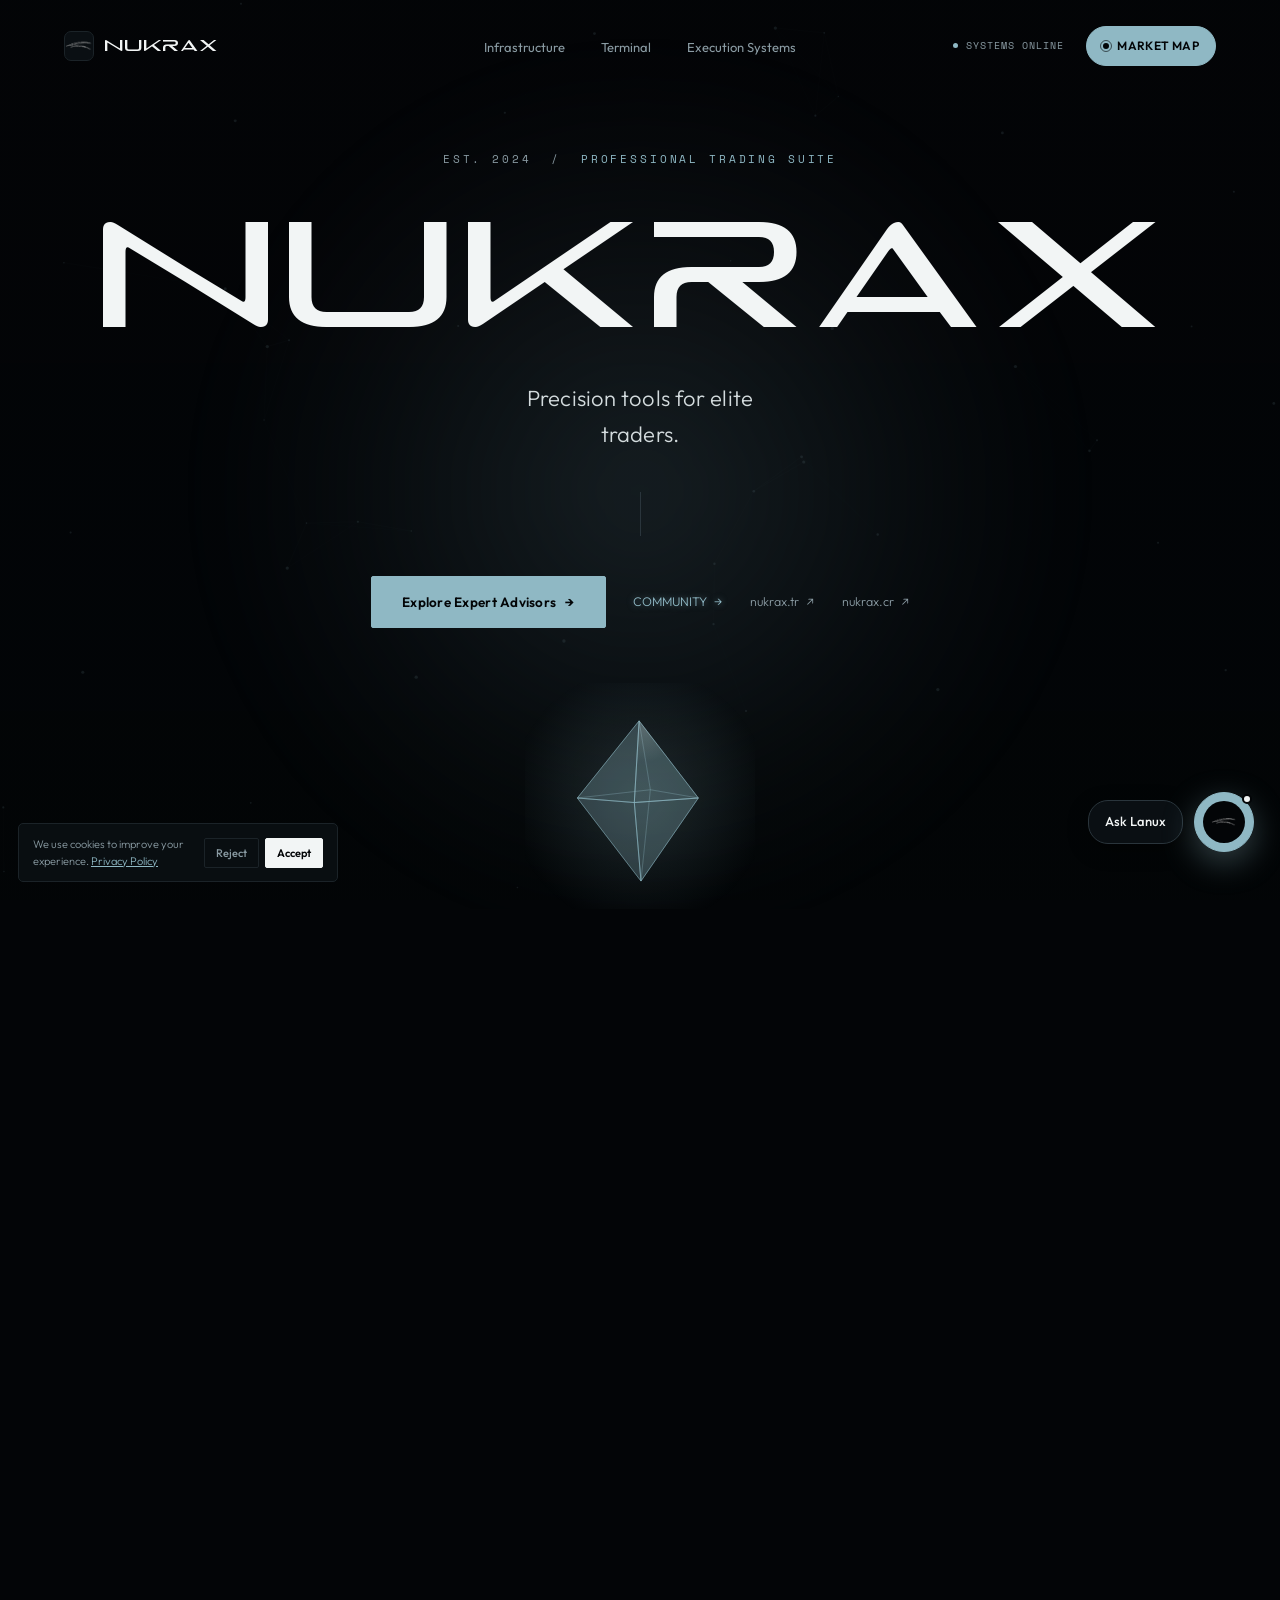
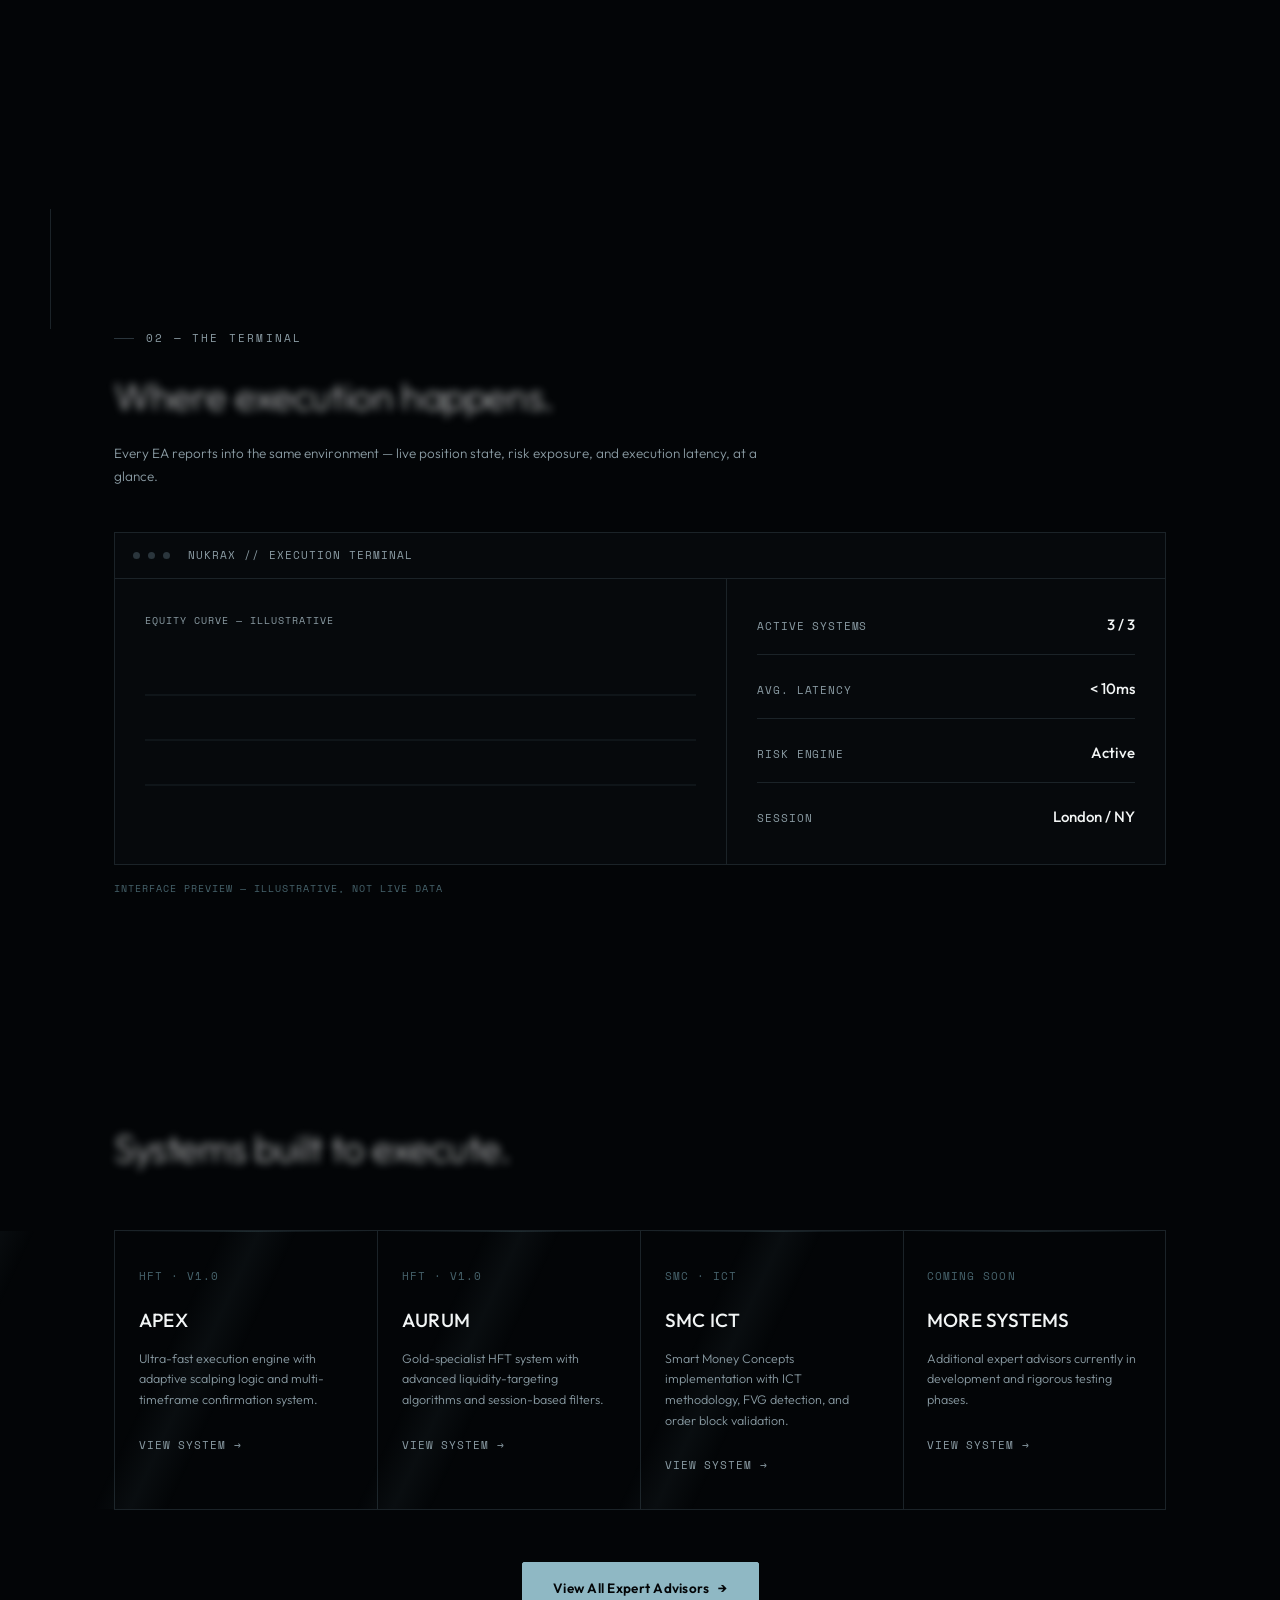
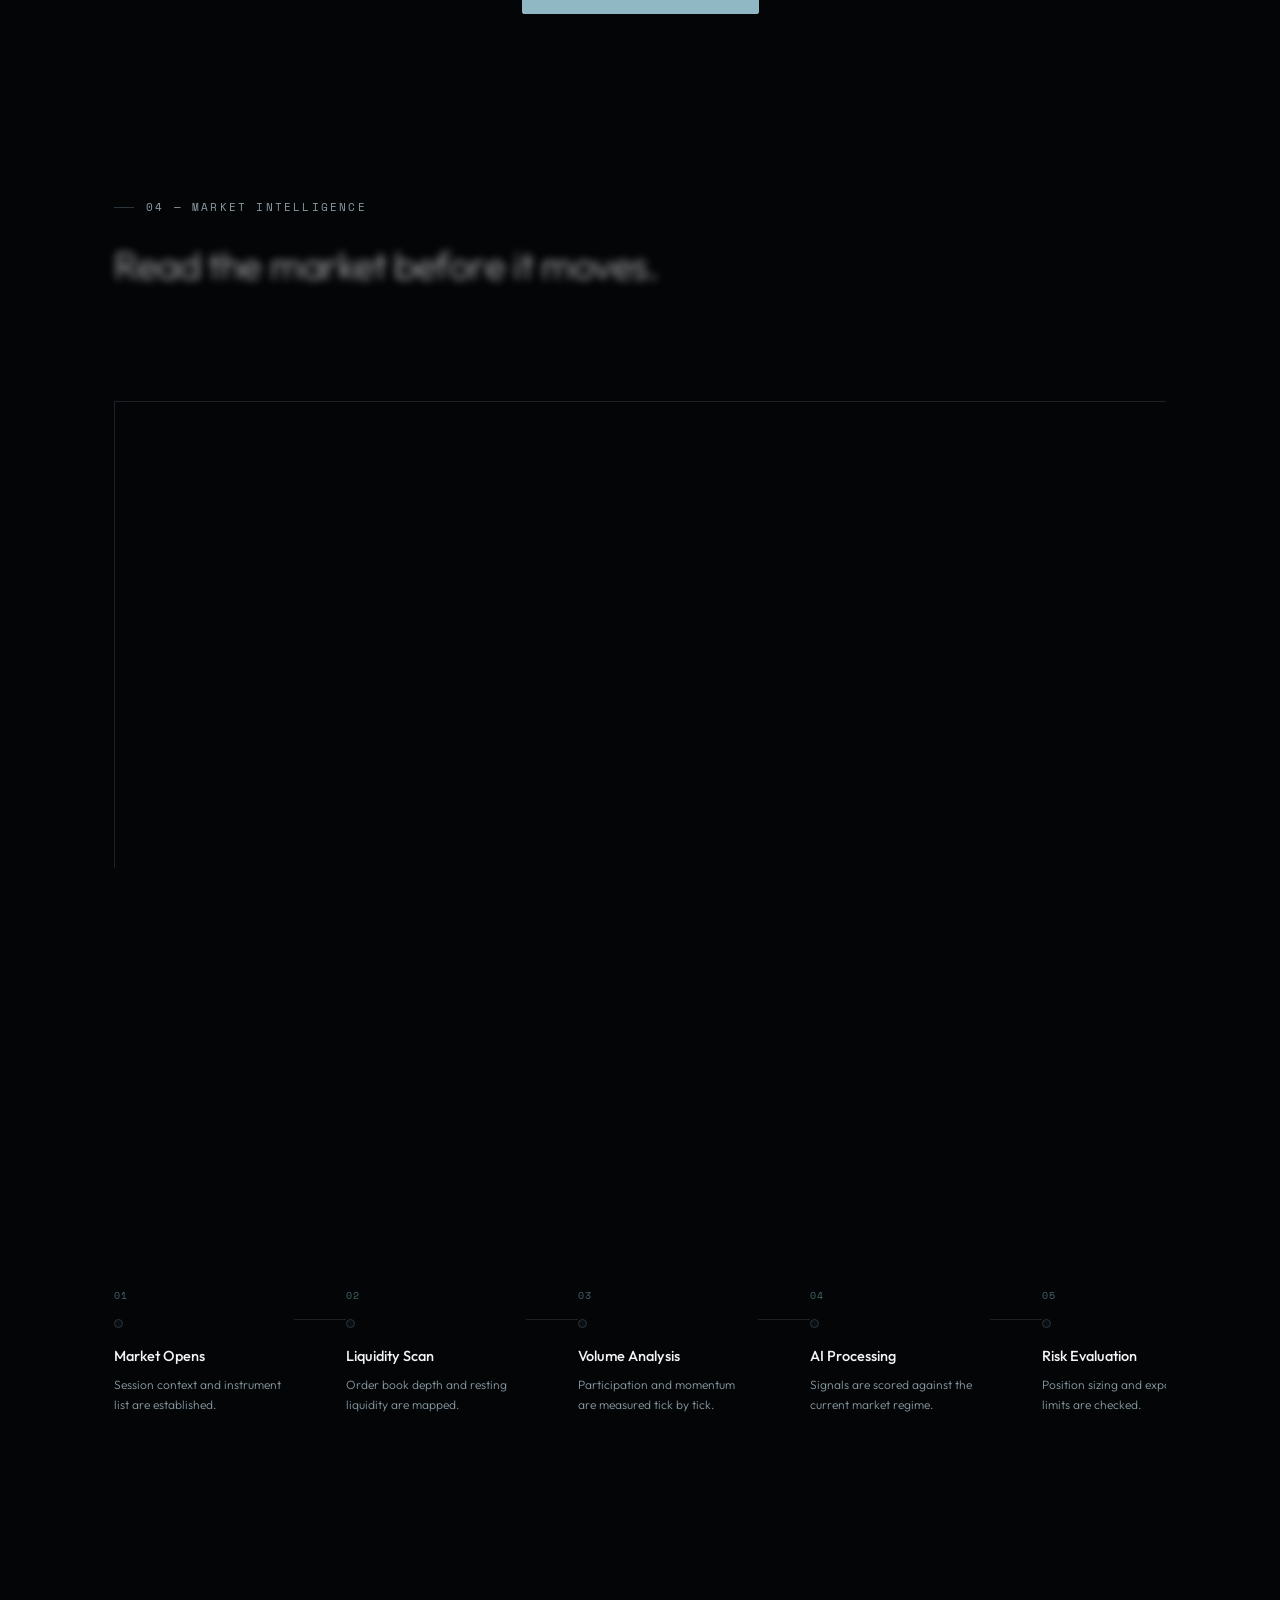
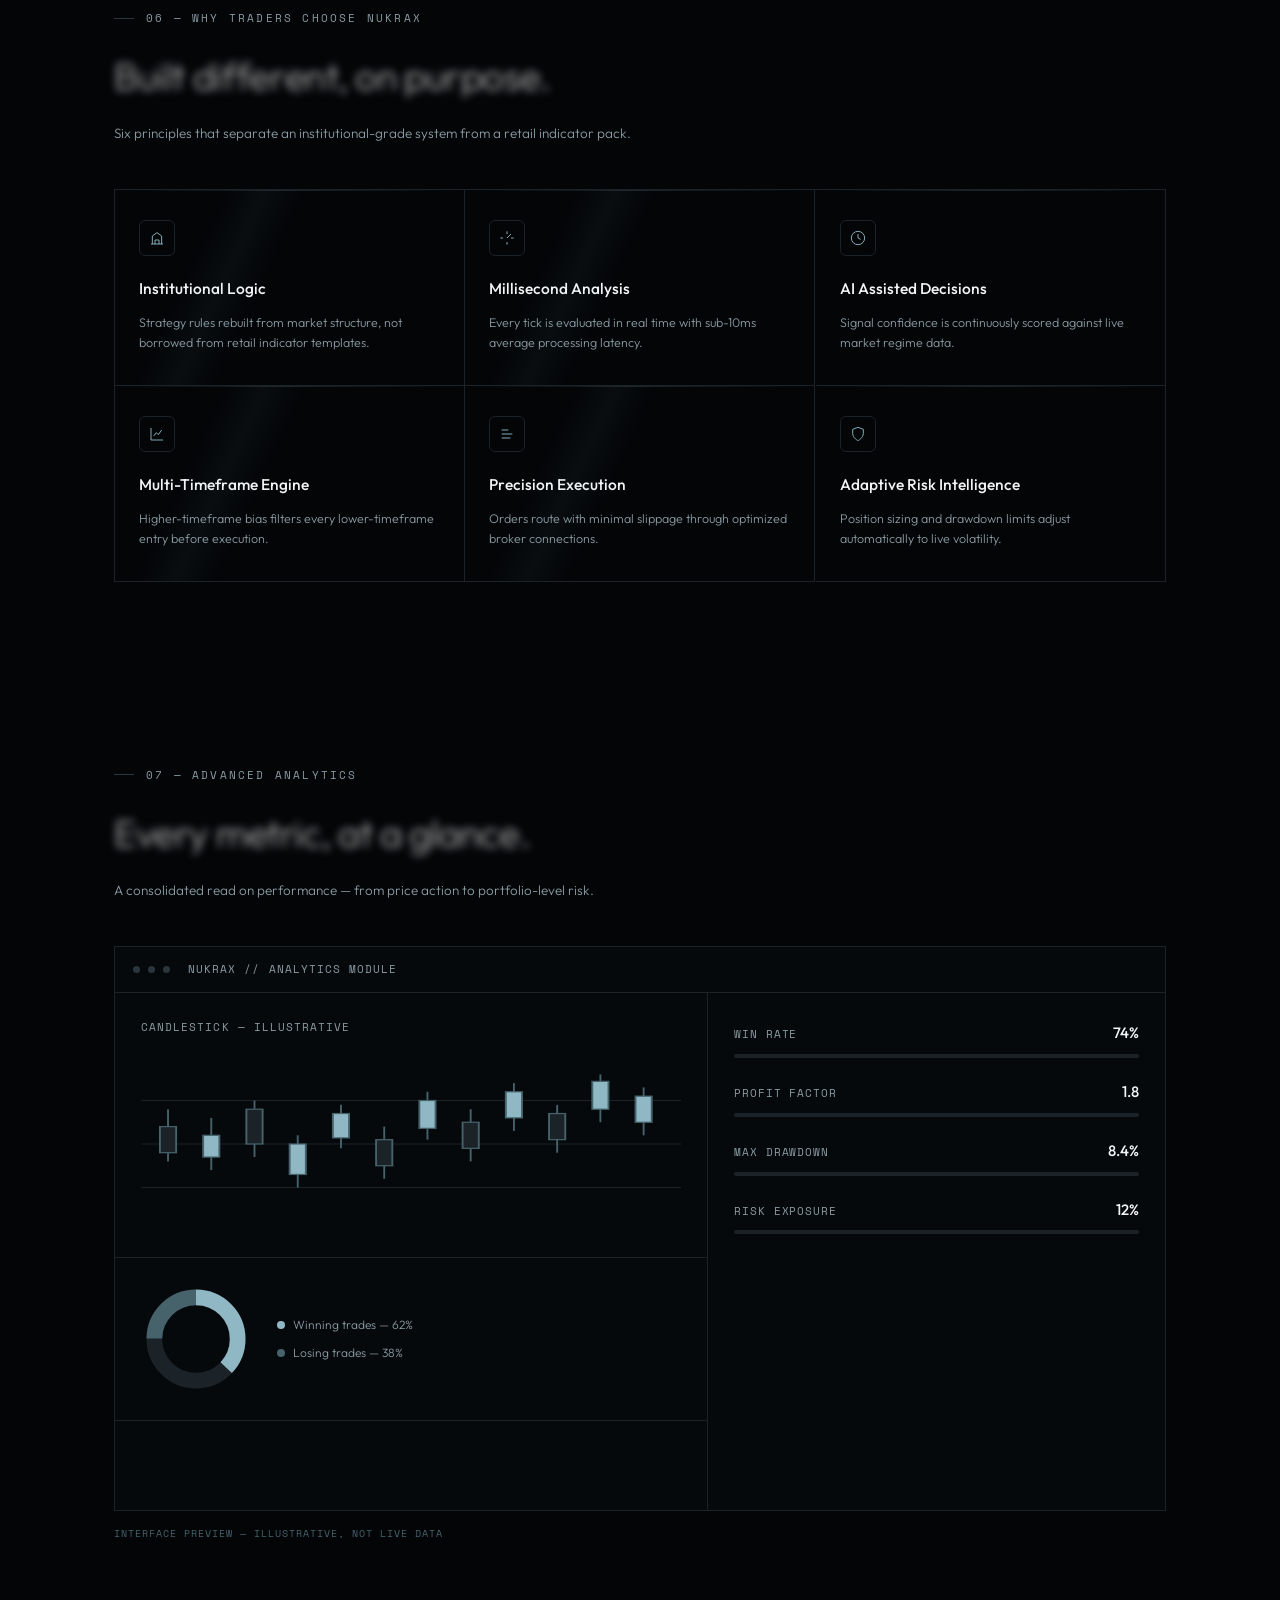
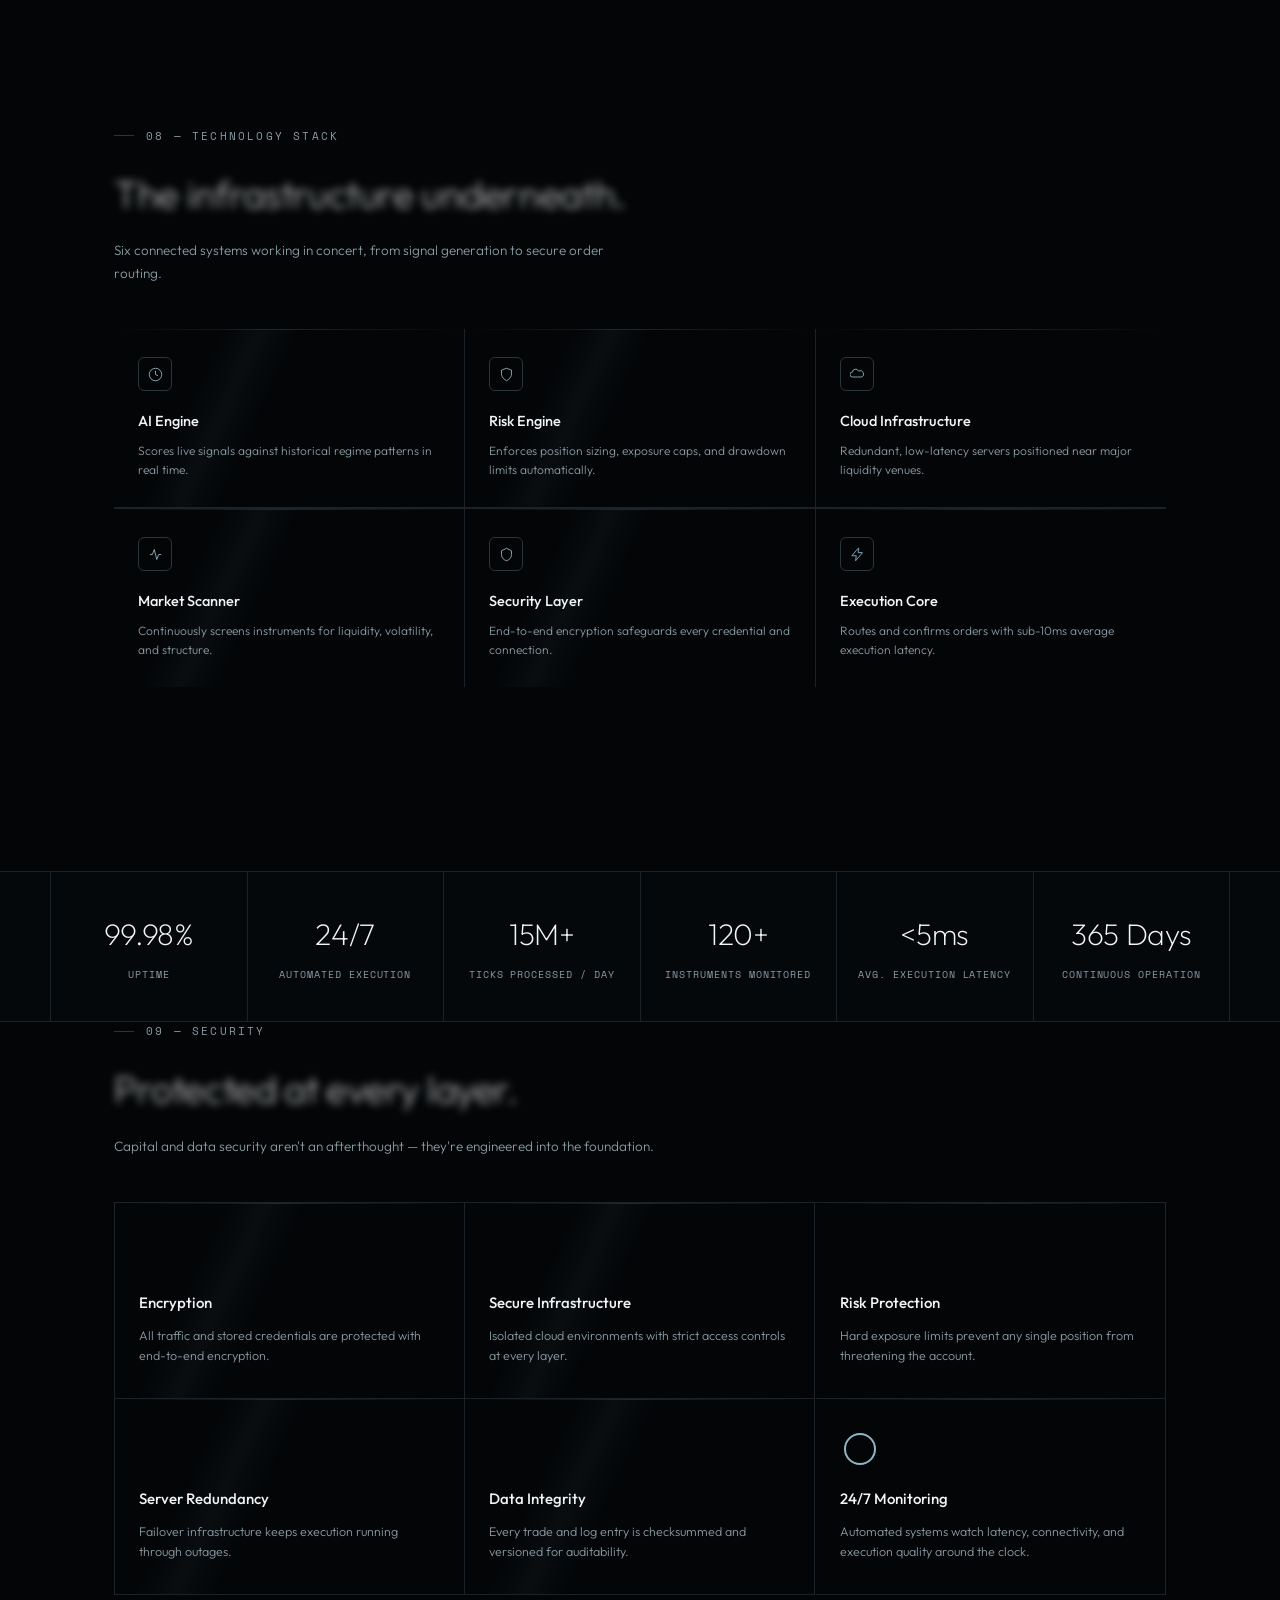
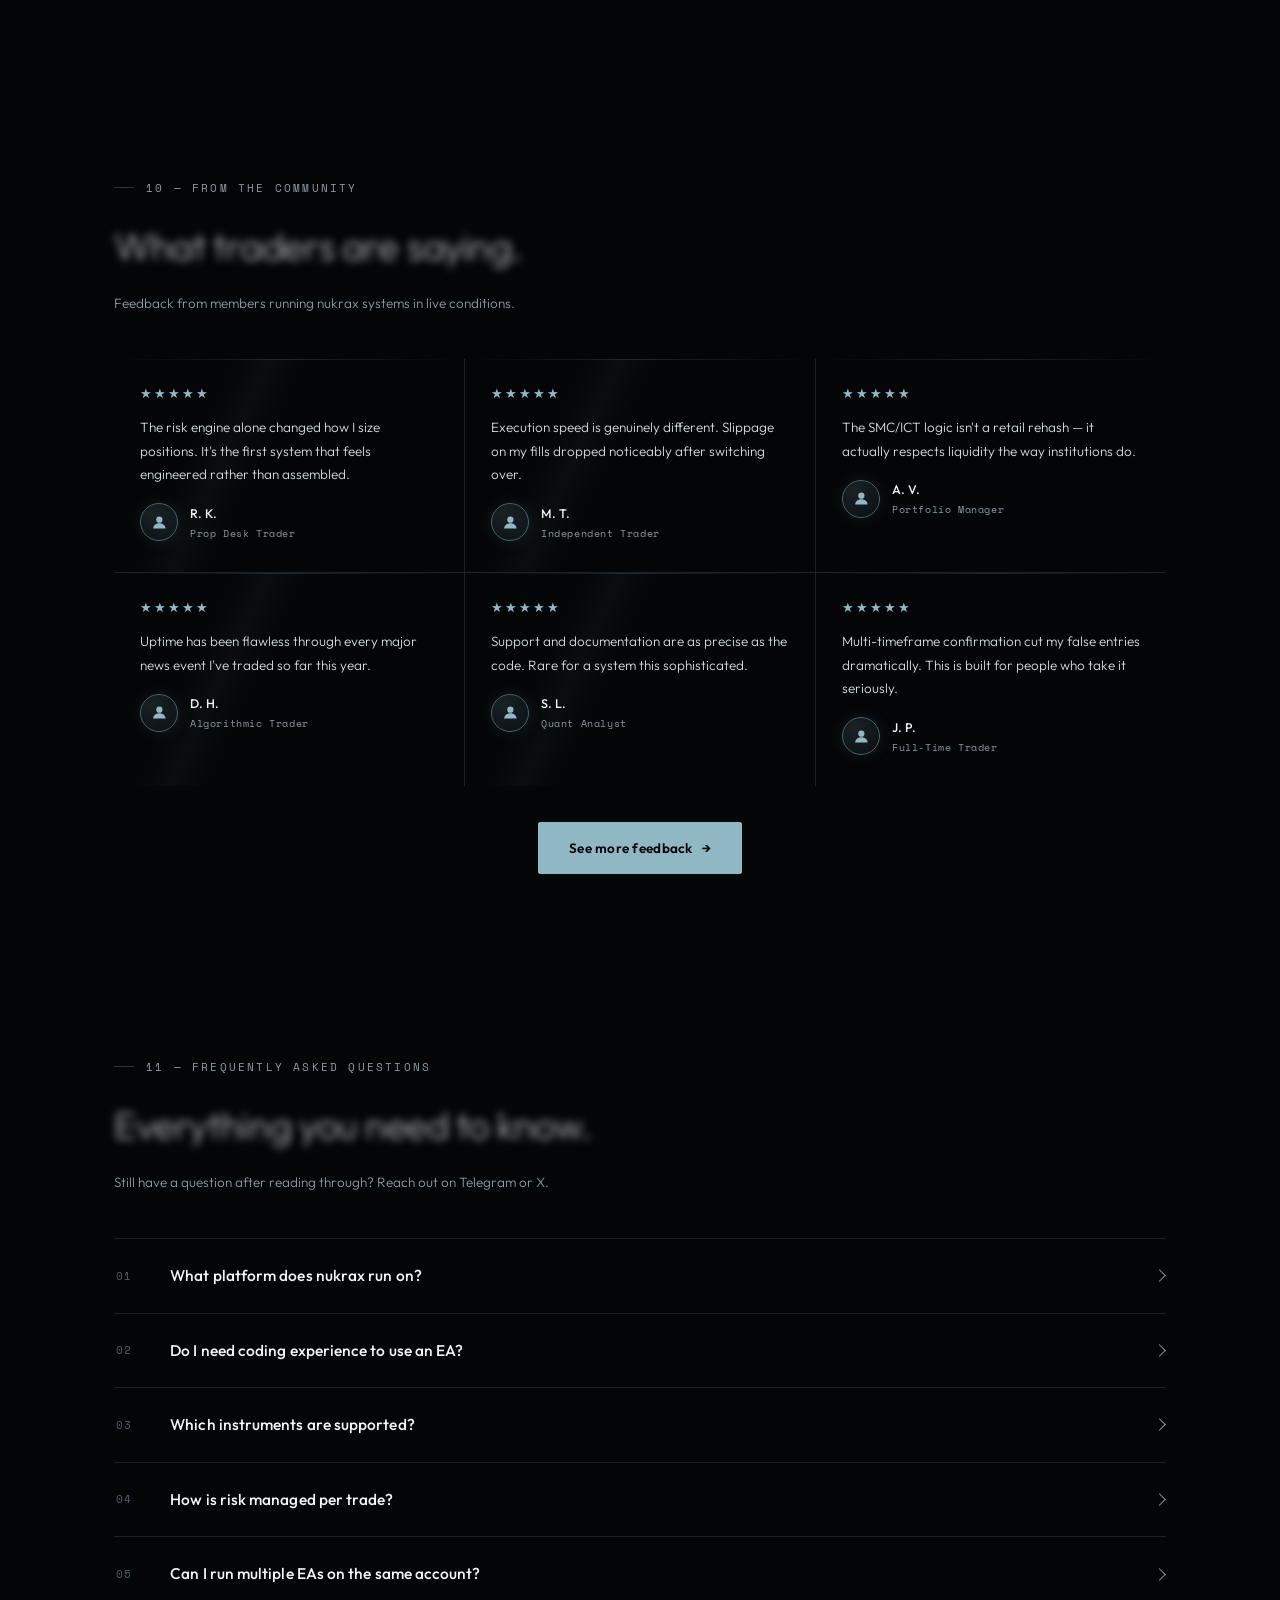
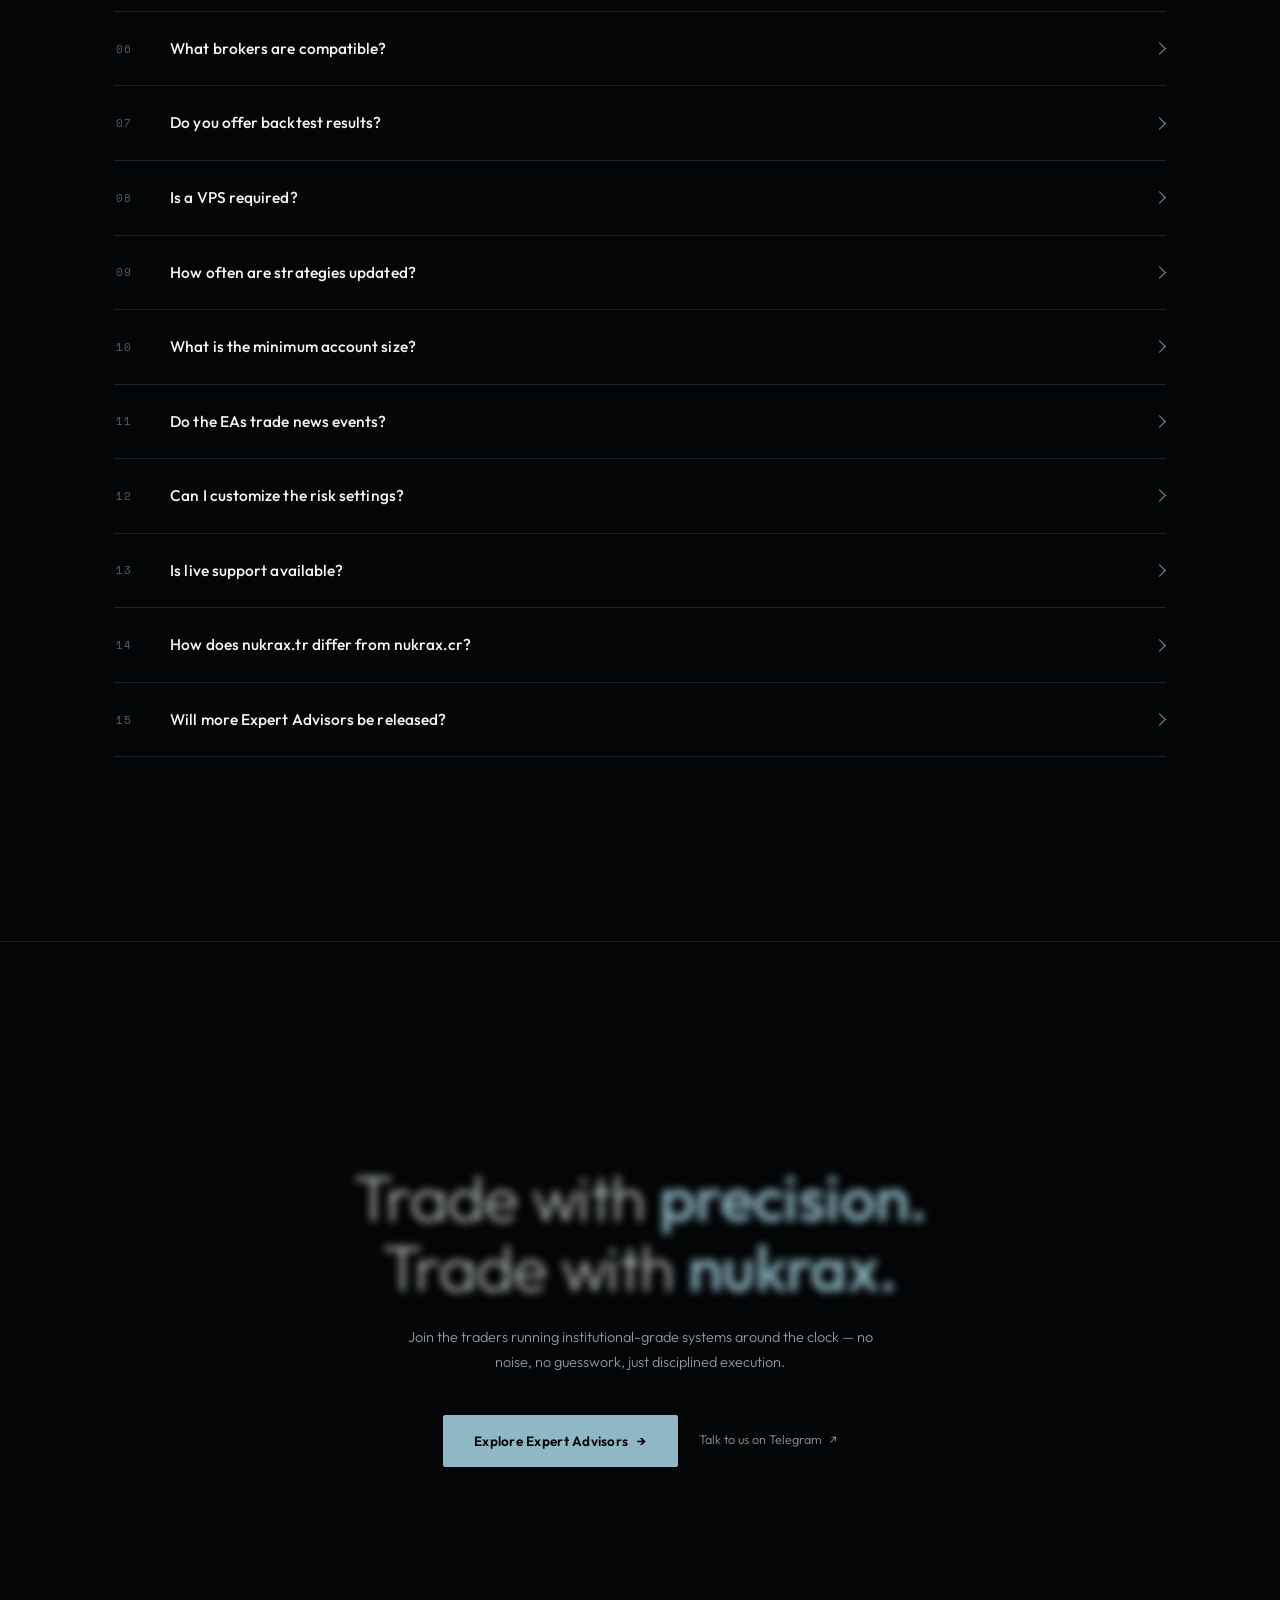
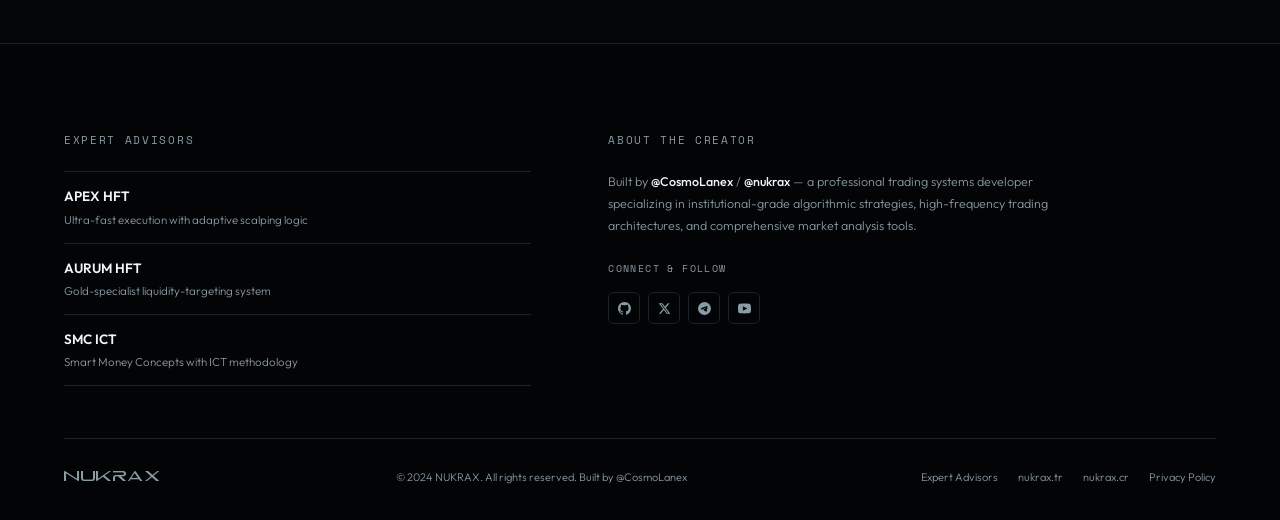
==== commit 8e3df5c4: "Rename index (1) (1).html to index.html" ====
--- a/index.html
+++ b/index.html
@@ -11,14 +11,14 @@
 <meta property="og:type" content="website"/>
 <meta property="og:title" content="NUKRAX — Precision Tools for Elite Traders"/>
 <meta property="og:description" content="A private trading ecosystem — institutional-grade Expert Advisors, SMC/ICT strategy systems, and live trading infrastructure."/>
-<meta property="og:image" content="https://nukrax.cosmolanex.workers.dev/assets/logo.png"/>
-<meta property="og:url" content="https://nukrax.cosmolanex.workers.dev/"/>
+<meta property="og:image" content="https://nukrax.shop/assets/logo.png"/>
+<meta property="og:url" content="https://nukrax.shop/"/>
 
 <!-- Twitter Card -->
 <meta name="twitter:card" content="summary_large_image"/>
 <meta name="twitter:title" content="NUKRAX — Precision Tools for Elite Traders"/>
 <meta name="twitter:description" content="A private trading ecosystem — institutional-grade Expert Advisors, SMC/ICT strategy systems, and live trading infrastructure."/>
-<meta name="twitter:image" content="https://nukrax.cosmolanex.workers.dev/assets/logo.png"/>
+<meta name="twitter:image" content="https://nukrax.shop/assets/logo.png"/>
 
 <!-- Structured data -->
 <script type="application/ld+json">
@@ -26,8 +26,8 @@
   "@context": "https://schema.org",
   "@type": "Organization",
   "name": "NUKRAX",
-  "url": "https://nukrax.cosmolanex.workers.dev",
-  "logo": "https://nukrax.cosmolanex.workers.dev/assets/logo.png",
+  "url": "https://nukrax.shop",
+  "logo": "https://nukrax.shop/assets/logo.png",
   "sameAs": [
     "https://github.com/CosmoLanex",
     "https://github.com/nukrax",
@@ -75,7 +75,7 @@
 }
 
 *,*::before,*::after{box-sizing:border-box;margin:0;padding:0}
-html{scroll-behavior:smooth;font-size:16px}
+html{scroll-behavior:smooth;font-size:16px;-webkit-text-size-adjust:100%;text-size-adjust:100%}
 body{
   background:var(--black);
   color:var(--text);
@@ -227,6 +227,27 @@
   transition:background .3s var(--ease),transform .2s var(--ease);
 }
 .nav-cta:hover{background:var(--accent);transform:translateY(-1px)}
+
+.nav-map-btn{
+  display:flex;align-items:center;gap:8px;
+  font-family:var(--font-b);font-size:12px;font-weight:600;letter-spacing:.03em;
+  text-transform:uppercase;color:var(--black);
+  background:var(--accent);border:1px solid var(--accent);
+  padding:9px 16px;border-radius:20px;
+  transition:background .25s var(--ease),border-color .25s var(--ease),transform .15s var(--ease-out);
+}
+.nav-map-btn:hover{background:var(--white);border-color:var(--white)}
+.nav-map-btn:active{transform:scale(.93)}
+.nav-map-btn .map-live-dot{width:6px;height:6px;border-radius:50%;background:var(--black);position:relative;flex-shrink:0}
+.nav-map-btn .map-live-dot::before{
+  content:'';position:absolute;inset:-3px;border-radius:50%;border:1px solid var(--black);
+  opacity:.6;animation:nkx-mapbtn-pulse 2.2s var(--ease-out) infinite;
+}
+@keyframes nkx-mapbtn-pulse{0%{opacity:.6;transform:scale(1)}100%{opacity:0;transform:scale(2.3)}}
+@media(max-width:560px){
+  .nav-map-btn{display:none}
+  .nav-status{display:none}
+}
 
 @media(max-width:860px){.nav-links{display:none}}
 
@@ -262,6 +283,13 @@
   transition:color .3s var(--ease),border-color .3s var(--ease);
 }
 .link-inline:hover{color:var(--white);border-color:var(--line-lit)}
+
+.link-inline-glow{color:var(--accent);text-shadow:0 0 6px rgba(143,184,196,.5);animation:nkx-community-glow 2.6s ease-in-out infinite}
+.link-inline-glow:hover{color:var(--white)}
+@keyframes nkx-community-glow{
+  0%,100%{text-shadow:0 0 6px rgba(143,184,196,.5)}
+  50%{text-shadow:0 0 14px rgba(143,184,196,.9),0 0 4px rgba(143,184,196,.6)}
+}
 
 .ripple{position:absolute;border-radius:50%;background:rgba(255,255,255,0.22);transform:scale(0);animation:ripple-anim .6s ease-out;pointer-events:none}
 @keyframes ripple-anim{to{transform:scale(1);opacity:0}}
@@ -365,6 +393,9 @@
   .hero-ctas{flex-direction:column;width:100%}
   .hero-ctas .btn{width:100%;justify-content:center}
   .hero-globe-wrap{margin-top:80px}
+}
+@media(max-width:380px){
+  .hero-logo{font-size:clamp(44px,14vw,58px);letter-spacing:.02em}
 }
 
 /* ══════════ ABOUT / INFRASTRUCTURE ══════════ */
@@ -1386,6 +1417,7 @@
       <div class="nav-dot"></div>
       <span>Systems Online</span>
     </div>
+    <a href="map.html" class="nav-map-btn" id="nav-map-btn"><span class="map-live-dot"></span>Market Map</a>
   </div>
 </nav>
 
@@ -1401,8 +1433,8 @@
       Explore Expert Advisors
       <span class="btn-arrow">→</span>
     </a>
-    <a href="https://specter.cosmolanex.workers.dev/" class="link-inline" id="btn-specter" target="_blank" rel="noopener noreferrer">
-      SPECTER <span class="btn-arrow">↗</span>
+    <a href="community.html" class="link-inline link-inline-glow" id="btn-community">
+      COMMUNITY <span class="btn-arrow">→</span>
     </a>
     <a href="redirect.html?dest=tr" class="link-inline" id="btn-tr">
       nukrax.tr <span class="btn-arrow">↗</span>
@@ -1413,7 +1445,7 @@
   </div>
   <div class="hero-globe-wrap" id="heroGlobeWrap">
     <canvas id="heroGlobe" aria-hidden="true"></canvas>
-    <div class="hero-globe-label"><div class="nav-dot"></div> Global Market Network</div>
+    <div class="hero-globe-label"><div class="nav-dot"></div> Precision Signal Core</div>
   </div>
 </section>
 
@@ -2280,10 +2312,11 @@
   }
 })();
 
-/* ── GLOBAL MARKET NETWORK — rotating wireframe globe with live trading hubs ──
-   Fills the hero's freed lower space. Pure canvas 2D, no libraries. Hub
-   positions are illustrative financial-center coordinates; links pulse to
-   suggest continuous cross-market data flow. */
+/* ── PRECISION SIGNAL CORE — rotating faceted 3D gem, the hero's signature
+   element. Pure canvas 2D with hand-rolled 3D projection (no libraries):
+   an eight-facet core is depth-sorted and lit per-facet, tilts gently
+   toward the cursor, and throws a slow glint across its brightest face —
+   reads as a cut instrument rather than a generic sphere or cube. ── */
 (function(){
   const wrap = document.getElementById('heroGlobeWrap');
   const canvas = document.getElementById('heroGlobe');
@@ -2301,108 +2334,124 @@
     draw();
   }
 
-  const hubs = [
-    { lat: 40,  lon: -74 },  // New York
-    { lat: 51,  lon: 0   },  // London
-    { lat: 50,  lon: 8   },  // Frankfurt
-    { lat: 35,  lon: 139 },  // Tokyo
-    { lat: 1,   lon: 103 },  // Singapore
-    { lat: -33, lon: 151 },  // Sydney
+  // Base geometry: an octahedron stretched vertically into a cut-gem
+  // silhouette (sharper than a sphere or cube, reads as "precision-cut").
+  const V = [
+    [0, 1.32, 0], [0, -1.32, 0],   // apex, base tip
+    [1, 0, 0], [-1, 0, 0],          // right, left
+    [0, 0, 1], [0, 0, -1],          // front, back
   ];
-  const links = [[0,1],[1,2],[2,3],[3,4],[4,5],[1,3]];
-
-  let rotation = 0;
+  const F = [
+    [0,2,4],[0,4,3],[0,3,5],[0,5,2],
+    [1,4,2],[1,3,4],[1,5,3],[1,2,5],
+  ];
+
+  let spin = 0;
+  let tiltX = 0, tiltY = 0;           // idle wobble
+  let mouseTiltX = 0, mouseTiltY = 0; // eased toward cursor target
+  let targetTiltX = 0, targetTiltY = 0;
   let running = true;
 
-  function project(lat, lon, radius, rot){
-    const latR = lat * Math.PI / 180;
-    const lonR = lon * Math.PI / 180 + rot;
-    return {
-      x: Math.cos(latR) * Math.sin(lonR) * radius,
-      y: -Math.sin(latR) * radius,
-      z: Math.cos(latR) * Math.cos(lonR),
-    };
+  function rotatePoint([x,y,z], rx, ry){
+    // rotate around X
+    let y1 = y * Math.cos(rx) - z * Math.sin(rx);
+    let z1 = y * Math.sin(rx) + z * Math.cos(rx);
+    // rotate around Y
+    let x2 = x * Math.cos(ry) + z1 * Math.sin(ry);
+    let z2 = -x * Math.sin(ry) + z1 * Math.cos(ry);
+    return [x2, y1, z2];
   }
 
   function draw(){
     if(!size) return;
     const cx = size / 2, cy = size / 2;
-    const r = size * 0.37;
+    const R = size * 0.30;
+    const camDist = 3.4, focal = 3.0;
+    const rx = tiltX + mouseTiltY, ry = spin + mouseTiltX;
+
     ctx.clearRect(0, 0, size, size);
 
-    ctx.strokeStyle = 'rgba(143,184,196,0.22)';
-    ctx.lineWidth = 1;
-    ctx.beginPath();
-    ctx.arc(cx, cy, r, 0, Math.PI * 2);
-    ctx.stroke();
-
-    ctx.strokeStyle = 'rgba(143,184,196,0.09)';
-    [-0.52, 0, 0.52].forEach(f=>{
-      const yy = cy + f * r;
-      const rw = Math.sqrt(Math.max(0, r*r - (f*r)*(f*r)));
+    // ambient glow behind the core
+    const glow = ctx.createRadialGradient(cx, cy, R*0.2, cx, cy, R*1.9);
+    glow.addColorStop(0, 'rgba(143,184,196,0.16)');
+    glow.addColorStop(1, 'rgba(143,184,196,0)');
+    ctx.fillStyle = glow;
+    ctx.fillRect(0, 0, size, size);
+
+    const rotated = V.map(v => rotatePoint(v, rx, ry));
+
+    const faces = F.map(f=>{
+      const [a,b,c] = f.map(i => rotated[i]);
+      // face normal
+      const ux=b[0]-a[0], uy=b[1]-a[1], uz=b[2]-a[2];
+      const vx=c[0]-a[0], vy=c[1]-a[1], vz=c[2]-a[2];
+      let nx = uy*vz - uz*vy, ny = uz*vx - ux*vz, nz = ux*vy - uy*vx;
+      const nl = Math.hypot(nx,ny,nz) || 1;
+      nx/=nl; ny/=nl; nz/=nl;
+      const cz = (a[2]+b[2]+c[2])/3;
+      const brightness = Math.max(0, nz*0.85 + 0.15);
+      return { pts:[a,b,c], cz, brightness };
+    }).sort((f1,f2)=> f1.cz - f2.cz);
+
+    function proj(p){
+      const denom = camDist - p[2];
+      const s = focal / denom;
+      return [cx + p[0]*s*R, cy + p[1]*s*R];
+    }
+
+    let brightestFace = null;
+    faces.forEach(f=>{
+      const pts = f.pts.map(proj);
+      const alpha = 0.05 + f.brightness * 0.30;
       ctx.beginPath();
-      ctx.ellipse(cx, yy, rw, rw * 0.14, 0, 0, Math.PI * 2);
+      ctx.moveTo(pts[0][0], pts[0][1]);
+      ctx.lineTo(pts[1][0], pts[1][1]);
+      ctx.lineTo(pts[2][0], pts[2][1]);
+      ctx.closePath();
+      ctx.fillStyle = `rgba(143,184,196,${alpha.toFixed(3)})`;
+      ctx.fill();
+      ctx.strokeStyle = `rgba(143,184,196,${(0.18 + f.brightness*0.55).toFixed(3)})`;
+      ctx.lineWidth = 1;
       ctx.stroke();
+      if(!brightestFace || f.brightness > brightestFace.brightness) brightestFace = { ...f, pts };
     });
-    for(let i = 0; i < 4; i++){
-      const theta = rotation + i * Math.PI / 4;
-      const rw = Math.abs(Math.cos(theta)) * r;
+
+    // slow glint sweeping across the brightest facet
+    if(brightestFace && brightestFace.brightness > 0.45){
+      const t = REDUCE ? 0.5 : (Math.sin(performance.now()/1400) * 0.5 + 0.5);
+      const [p0,p1,p2] = brightestFace.pts;
+      const gx = p0[0] + (p1[0]-p0[0])*t, gy = p0[1] + (p1[1]-p0[1])*t;
+      const glint = ctx.createRadialGradient(gx, gy, 0, gx, gy, R*0.5);
+      const ga = (brightestFace.brightness-0.45) * 0.5;
+      glint.addColorStop(0, `rgba(242,245,245,${ga.toFixed(3)})`);
+      glint.addColorStop(1, 'rgba(242,245,245,0)');
       ctx.beginPath();
-      ctx.ellipse(cx, cy, rw, r, 0, 0, Math.PI * 2);
-      ctx.stroke();
+      ctx.moveTo(p0[0], p0[1]); ctx.lineTo(p1[0], p1[1]); ctx.lineTo(p2[0], p2[1]);
+      ctx.closePath();
+      ctx.fillStyle = glint;
+      ctx.fill();
     }
-
-    const proj = hubs.map(h => project(h.lat, h.lon, r, rotation));
-    const now = performance.now();
-
-    links.forEach(([a,b], idx)=>{
-      const pa = proj[a], pb = proj[b];
-      const avgZ = (pa.z + pb.z) / 2;
-      if(avgZ < -0.15) return;
-      const alpha = Math.max(0.06, Math.min(0.35, avgZ + 0.28));
-      const mx = (pa.x + pb.x) / 2, my = (pa.y + pb.y) / 2 - r * 0.12;
-
-      ctx.strokeStyle = `rgba(143,184,196,${alpha.toFixed(2)})`;
-      ctx.lineWidth = 1;
-      ctx.beginPath();
-      ctx.moveTo(cx + pa.x, cy + pa.y);
-      ctx.quadraticCurveTo(cx + mx, cy + my, cx + pb.x, cy + pb.y);
-      ctx.stroke();
-
-      if(idx === 0 && avgZ > -0.05 && !REDUCE){
-        const t = ((now / 2600) % 1);
-        const omt = 1 - t;
-        const px = omt*omt*pa.x + 2*omt*t*mx + t*t*pb.x;
-        const py = omt*omt*pa.y + 2*omt*t*my + t*t*pb.y;
-        ctx.fillStyle = 'rgba(143,184,196,0.9)';
-        ctx.beginPath();
-        ctx.arc(cx + px, cy + py, 1.8, 0, Math.PI * 2);
-        ctx.fill();
-      }
-    });
-
-    proj.forEach(p=>{
-      const front = p.z > -0.2;
-      const alpha = front ? Math.min(1, 0.4 + p.z * 0.6) : 0.07;
-      const rr = front ? 2.3 : 1.3;
-      ctx.fillStyle = `rgba(143,184,196,${alpha.toFixed(2)})`;
-      ctx.beginPath();
-      ctx.arc(cx + p.x, cy + p.y, rr, 0, Math.PI * 2);
-      ctx.fill();
-      if(front){
-        ctx.strokeStyle = `rgba(143,184,196,${(alpha * 0.35).toFixed(2)})`;
-        ctx.beginPath();
-        ctx.arc(cx + p.x, cy + p.y, rr + 3, 0, Math.PI * 2);
-        ctx.stroke();
-      }
-    });
   }
 
   function tick(){
     if(!running) return;
-    rotation += 0.0018;
+    spin += 0.0032;
+    tiltX = Math.sin(performance.now()/2600) * 0.12;
+    mouseTiltX += (targetTiltX - mouseTiltX) * 0.06;
+    mouseTiltY += (targetTiltY - mouseTiltY) * 0.06;
     draw();
     if(!REDUCE) requestAnimationFrame(tick);
+  }
+
+  if(!REDUCE){
+    window.addEventListener('mousemove', (e)=>{
+      const rect = wrap.getBoundingClientRect();
+      const cx = rect.left + rect.width/2, cy = rect.top + rect.height/2;
+      const dx = (e.clientX - cx) / (window.innerWidth/2);
+      const dy = (e.clientY - cy) / (window.innerHeight/2);
+      targetTiltX = Math.max(-1,Math.min(1,dx)) * 0.5;
+      targetTiltY = Math.max(-1,Math.min(1,dy)) * 0.3;
+    }, { passive:true });
   }
 
   resize();
@@ -2413,6 +2462,29 @@
   });
   requestAnimationFrame(()=>wrap.classList.add('active'));
   if(REDUCE){ draw(); } else { requestAnimationFrame(tick); }
+})();
+
+/* ── 3D ICON TILT — feature icons tilt toward the pointer on hover, a
+   light touch of depth to match the hero's faceted core. ── */
+(function(){
+  if(window.matchMedia('(prefers-reduced-motion: reduce)').matches) return;
+  if(window.matchMedia('(hover: none)').matches) return; // touch devices: skip
+  const icons = document.querySelectorAll('.why-icon, .stack-icon, .security-icon');
+  icons.forEach(icon=>{
+    const card = icon.closest('.why-card, .stack-card, .security-card') || icon.parentElement;
+    if(!card) return;
+    card.addEventListener('mousemove', function(e){
+      const rect = icon.getBoundingClientRect();
+      const px = (e.clientX - rect.left) / rect.width - 0.5;
+      const py = (e.clientY - rect.top) / rect.height - 0.5;
+      icon.style.transition = 'transform .08s linear';
+      icon.style.transform = `perspective(320px) rotateX(${(-py*24).toFixed(2)}deg) rotateY(${(px*24).toFixed(2)}deg) translateZ(4px)`;
+    }, { passive:true });
+    card.addEventListener('mouseleave', function(){
+      icon.style.transition = 'transform .5s cubic-bezier(.22,1,.36,1)';
+      icon.style.transform = '';
+    });
+  });
 })();
 
 /* ── RIPPLE ── */
@@ -2902,5 +2974,6 @@
 </script>
 
 <script type="module" src="assets/ai/widget.js"></script>
+<script type="module" src="assets/auth/auth-widget.js"></script>
 </body>
 </html>
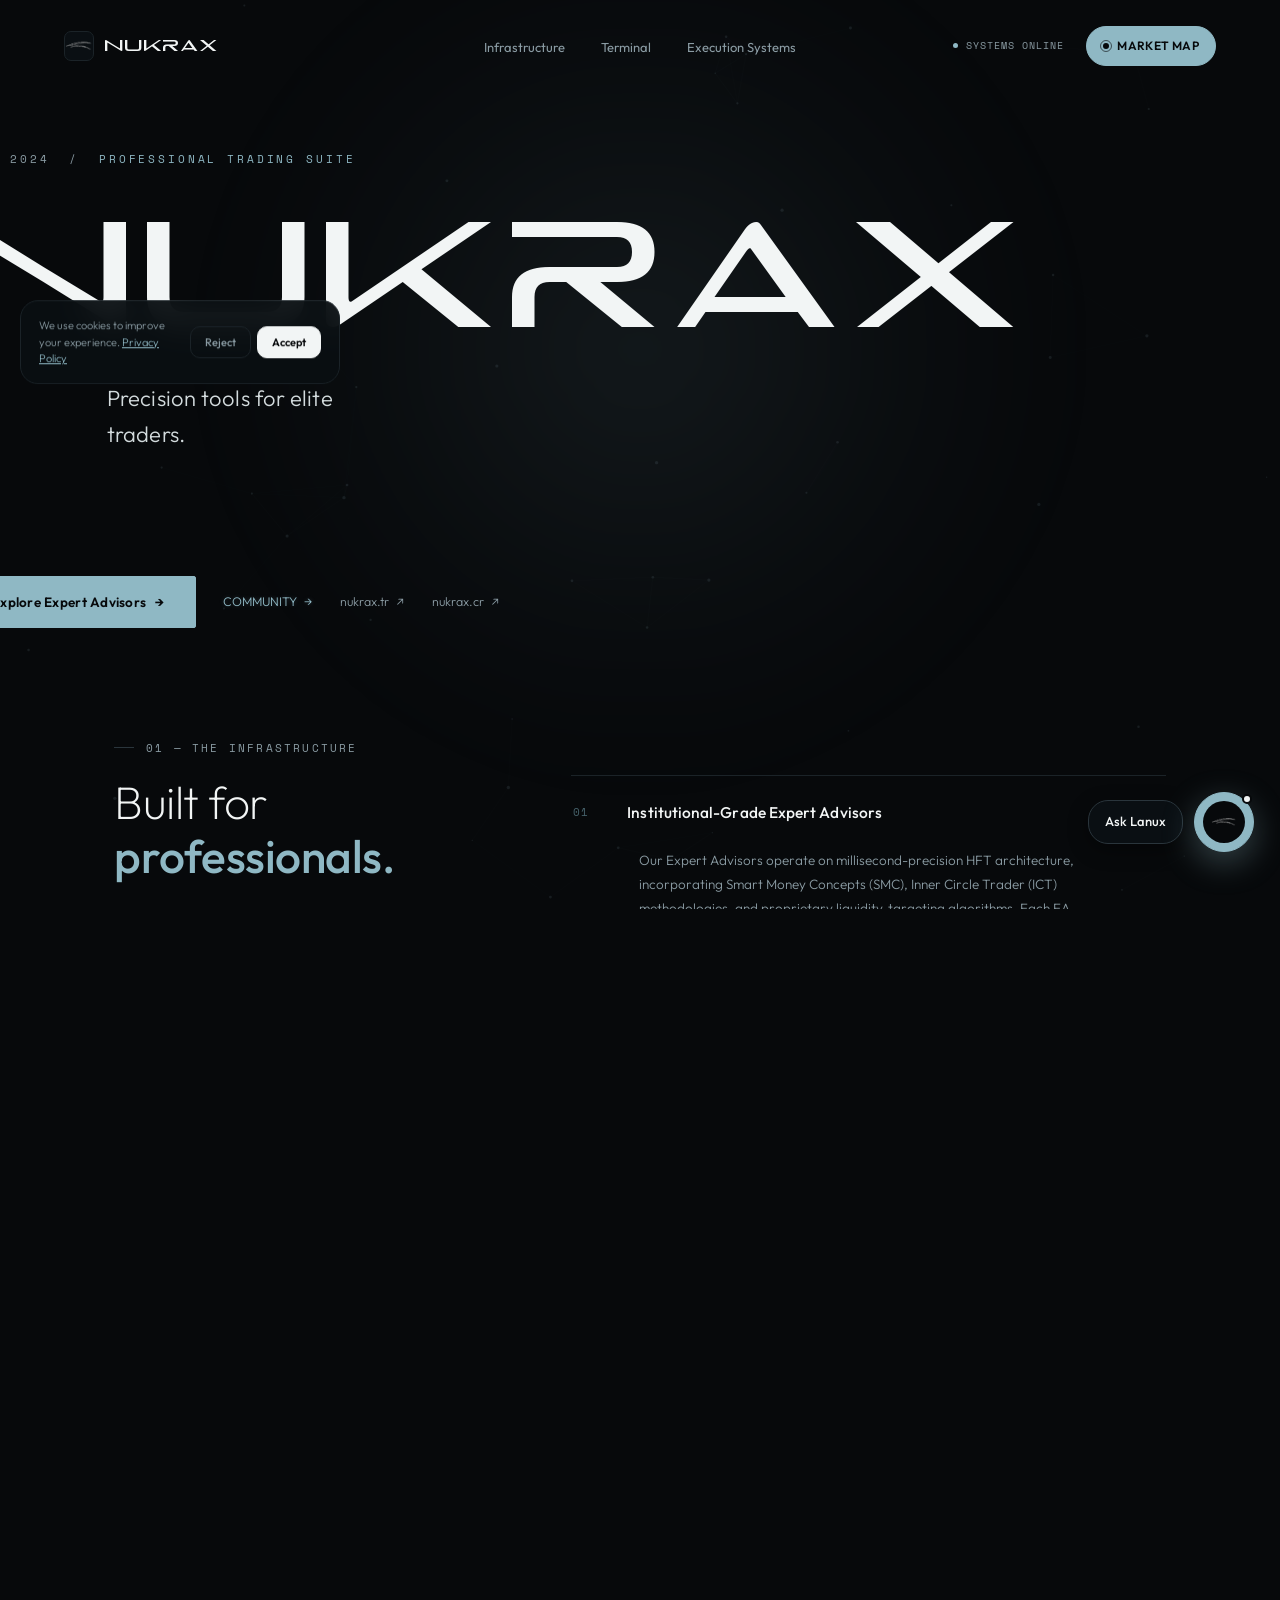
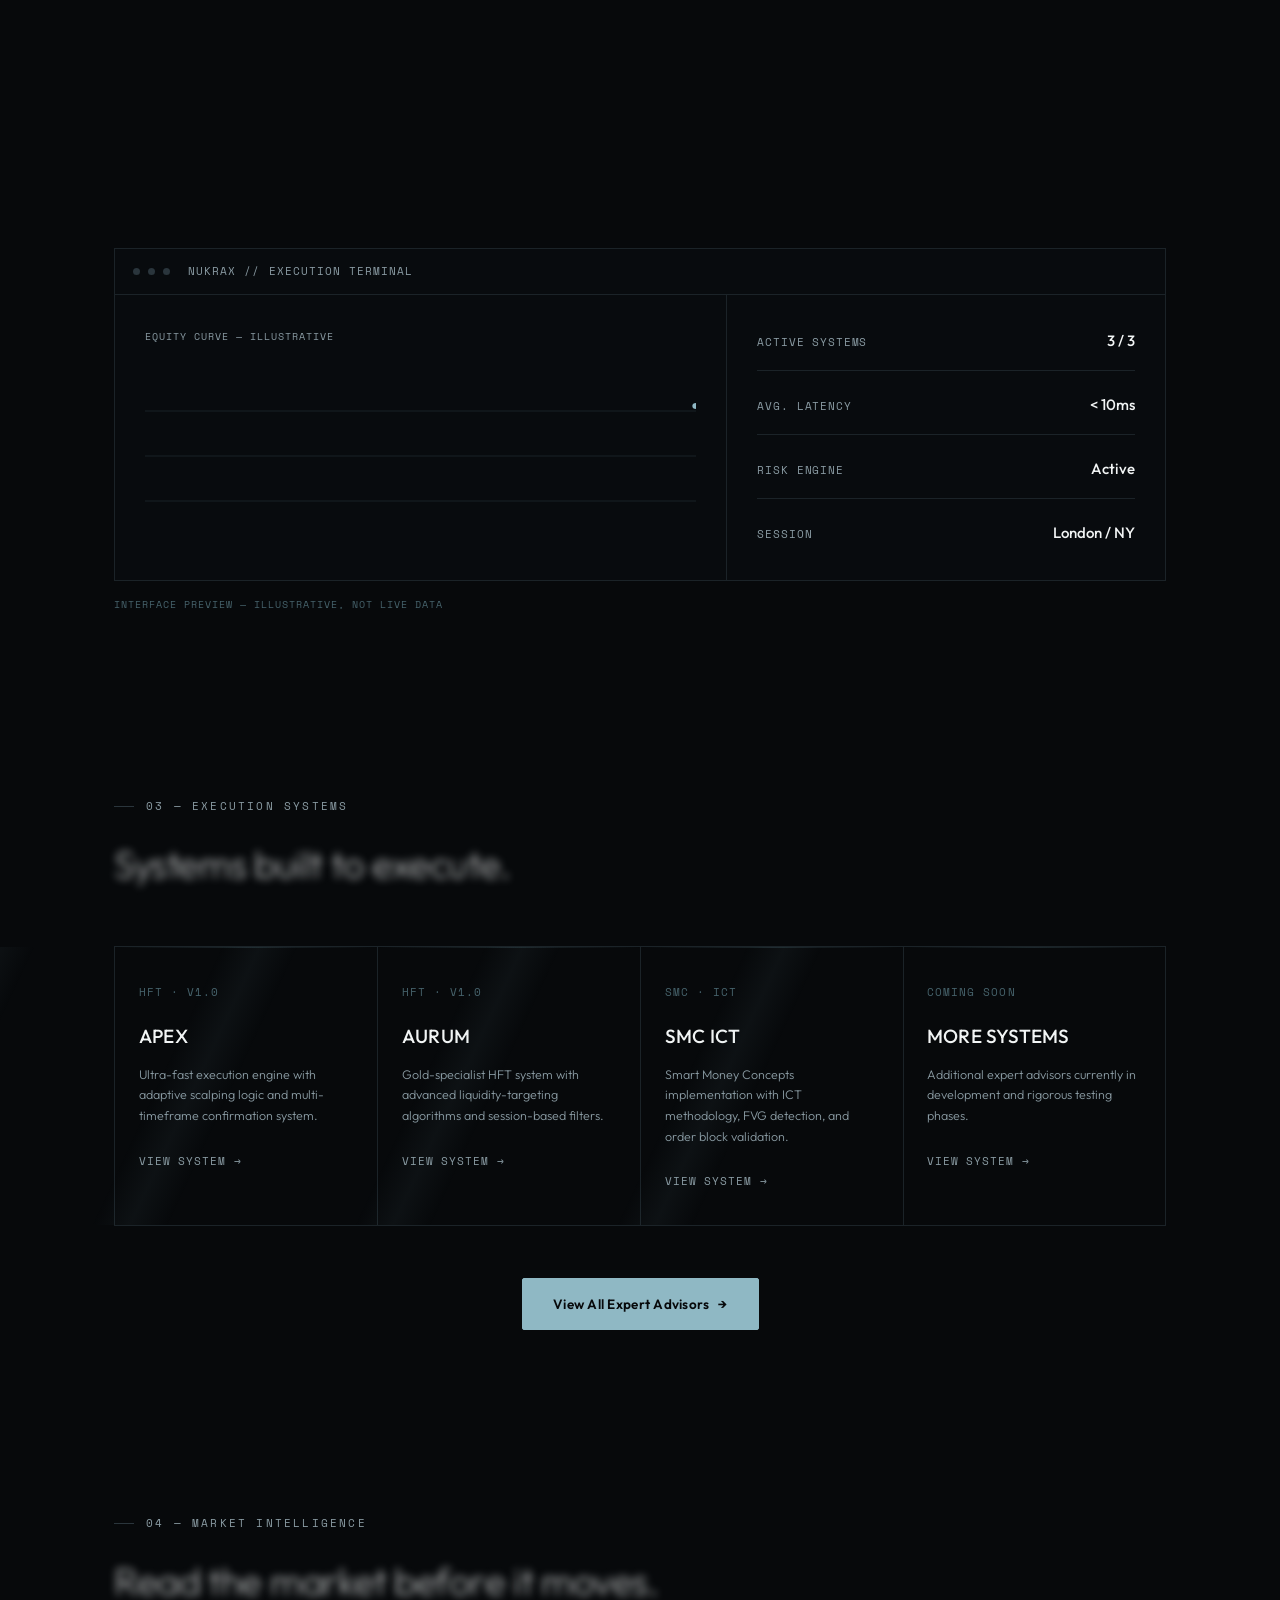
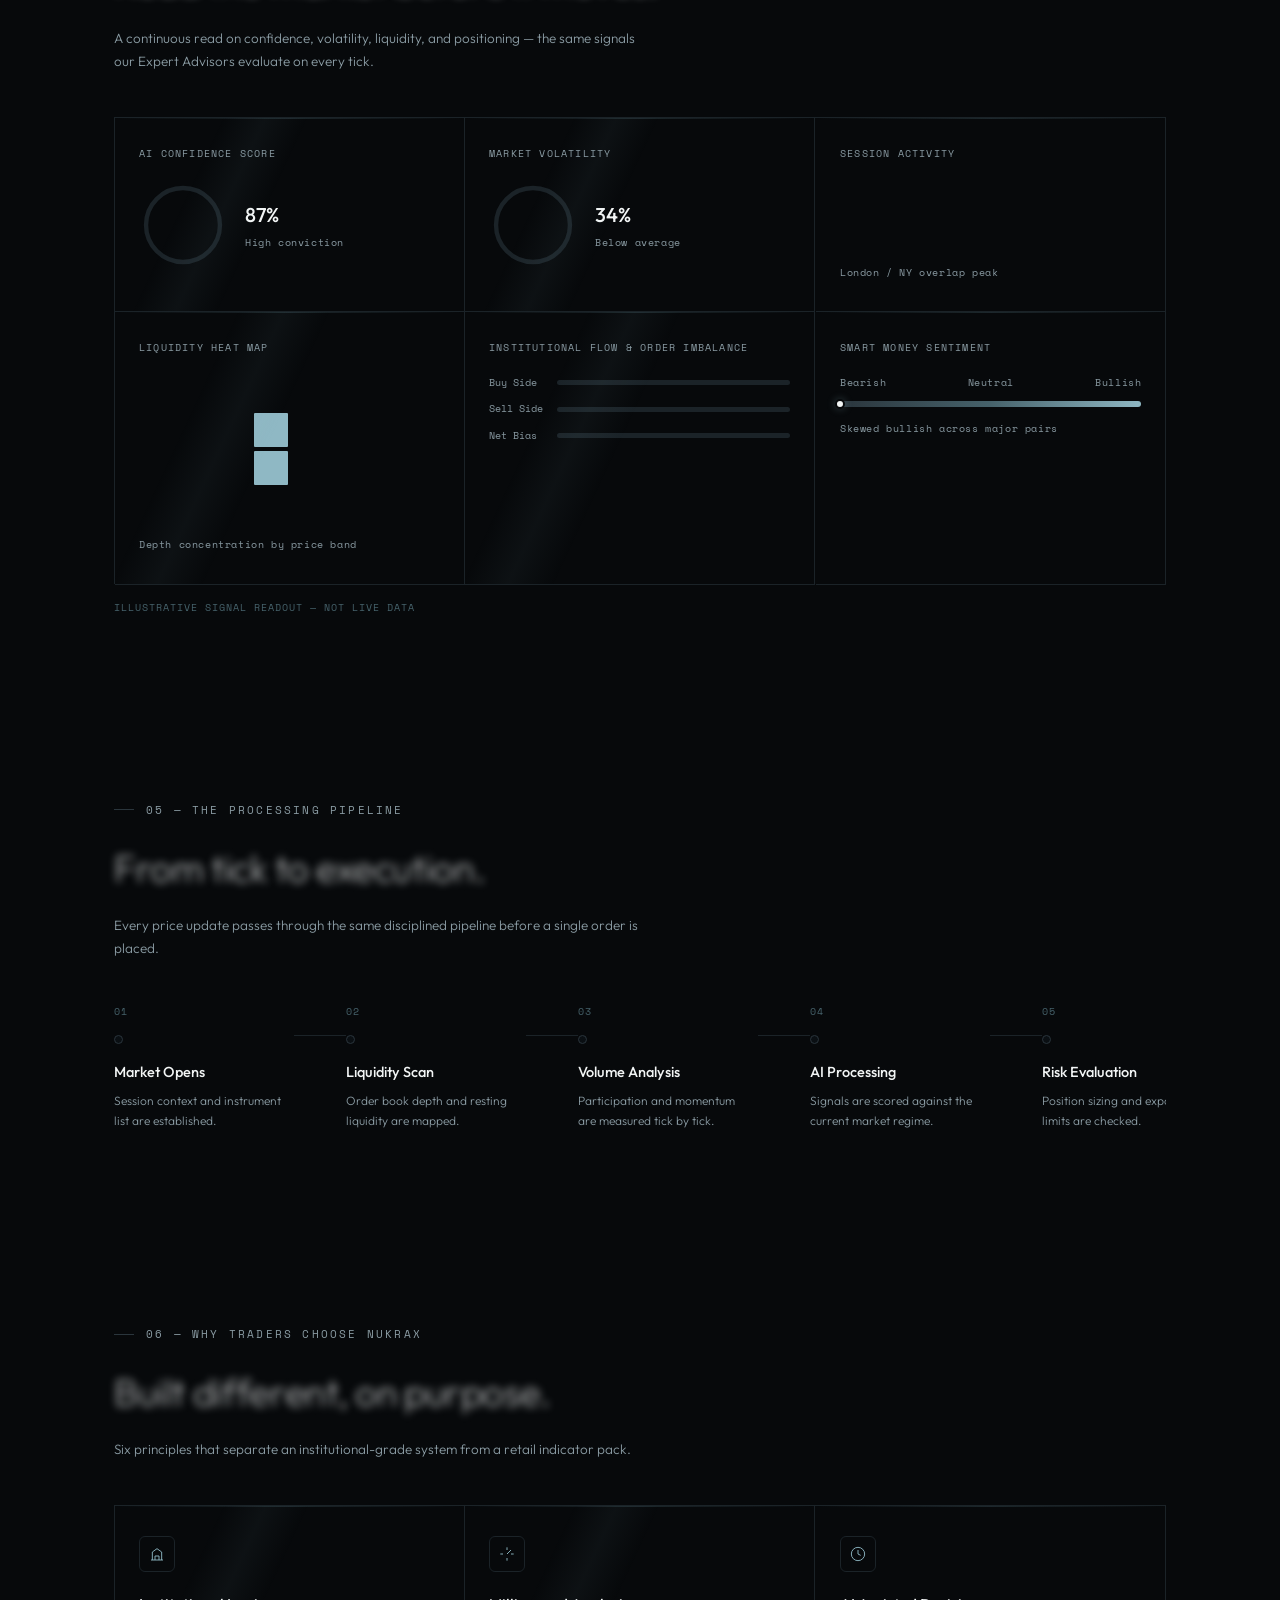
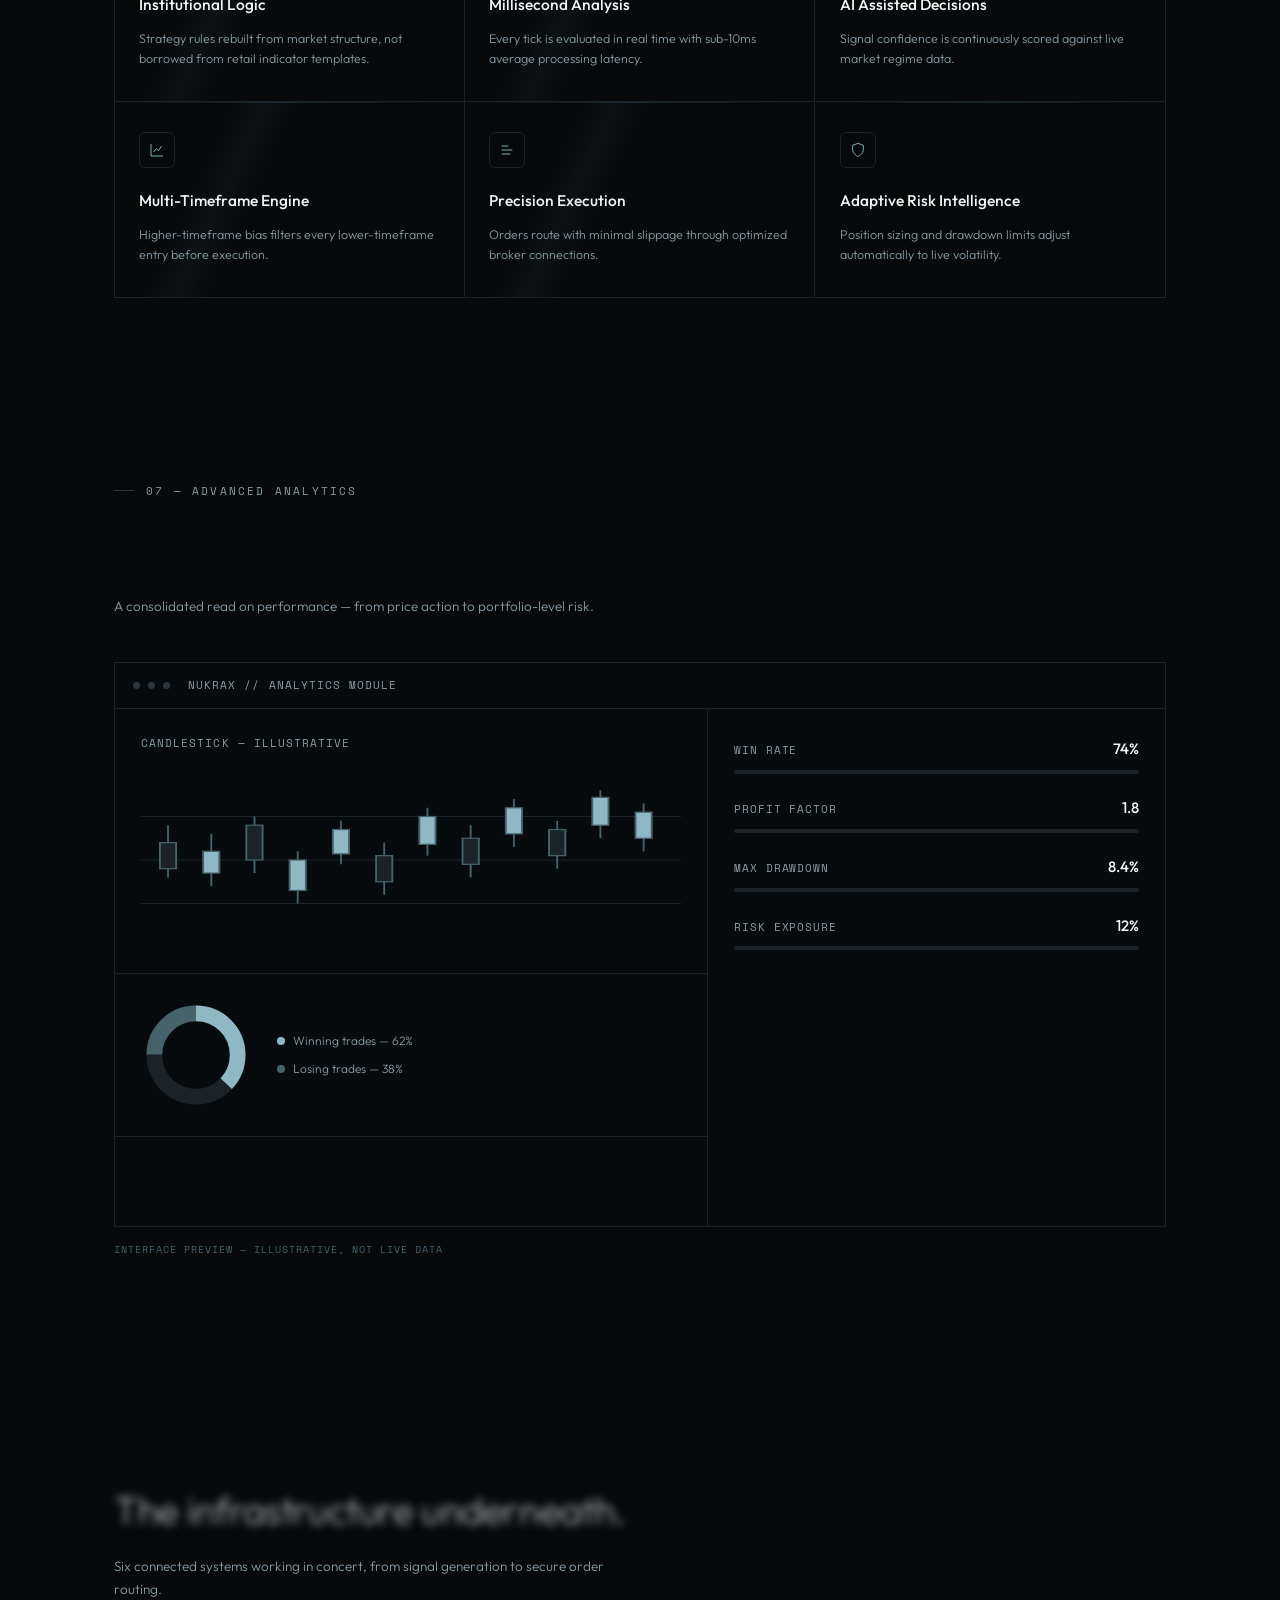
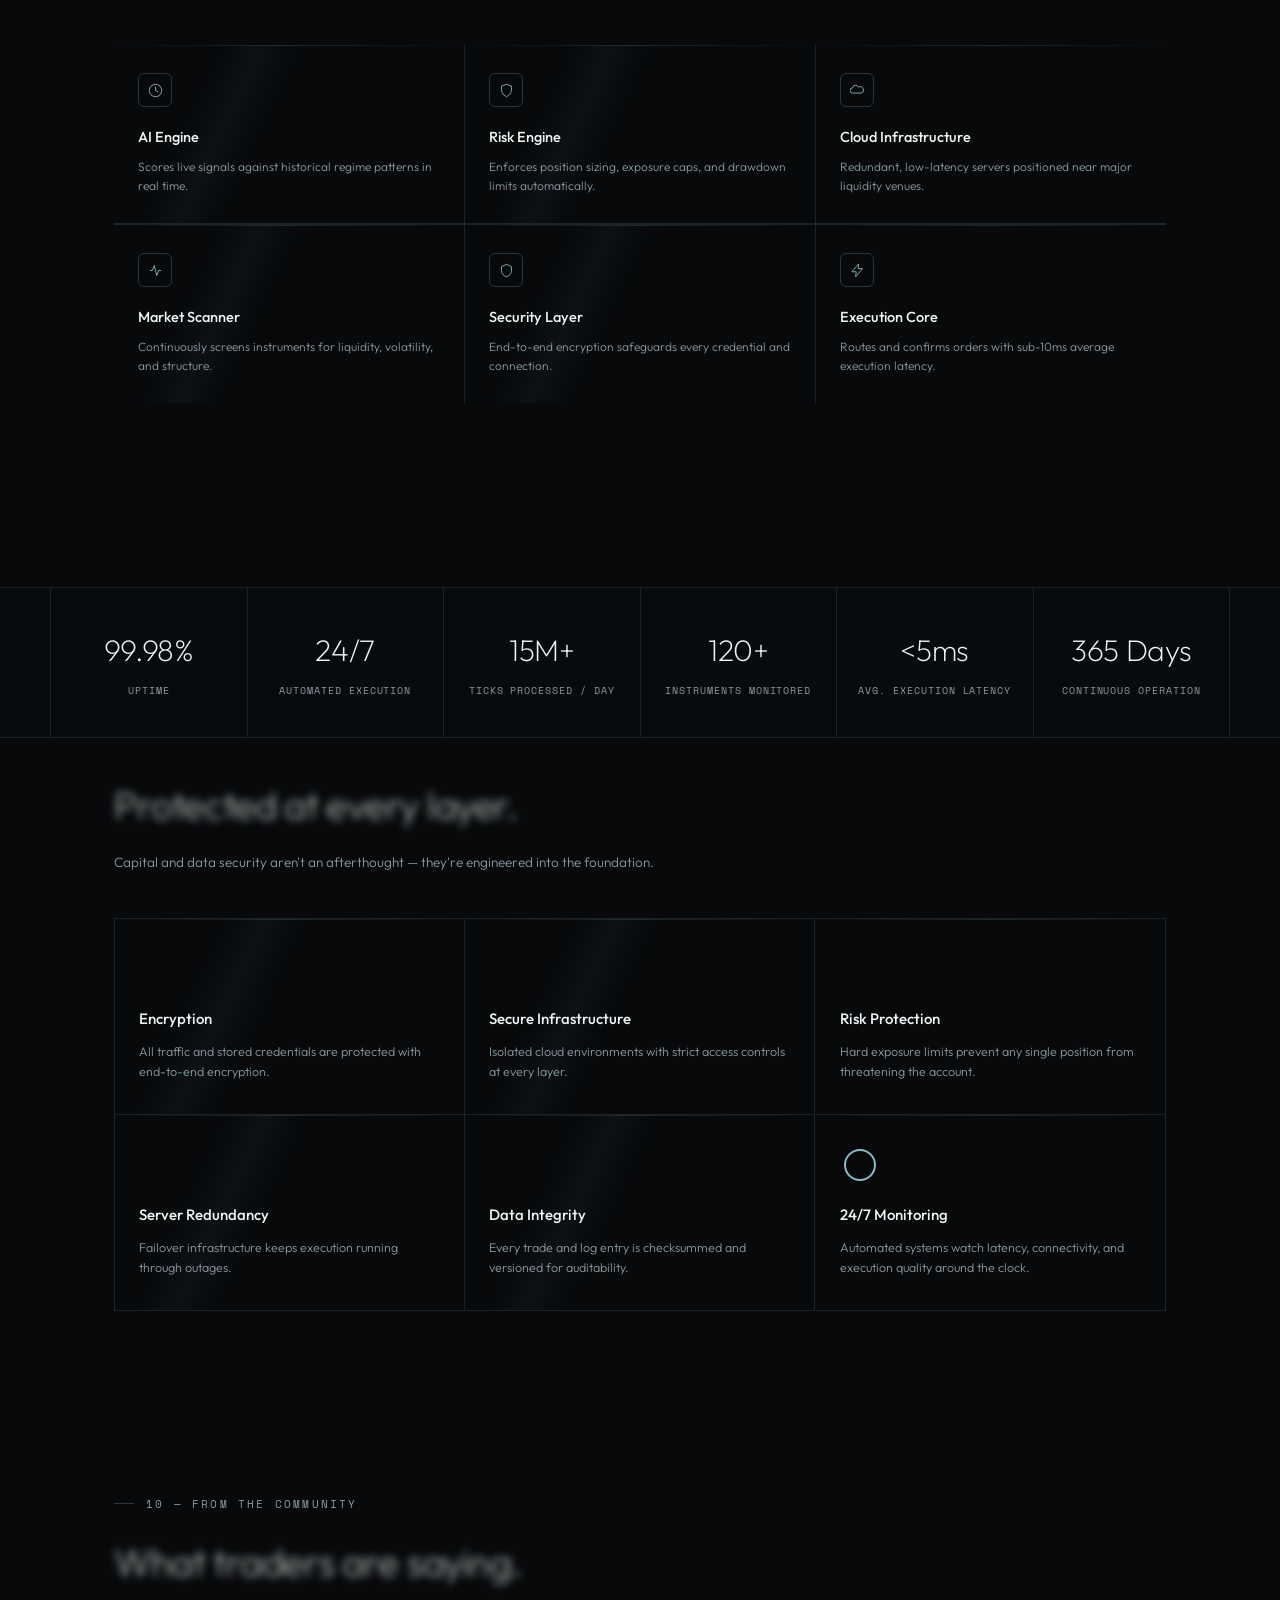
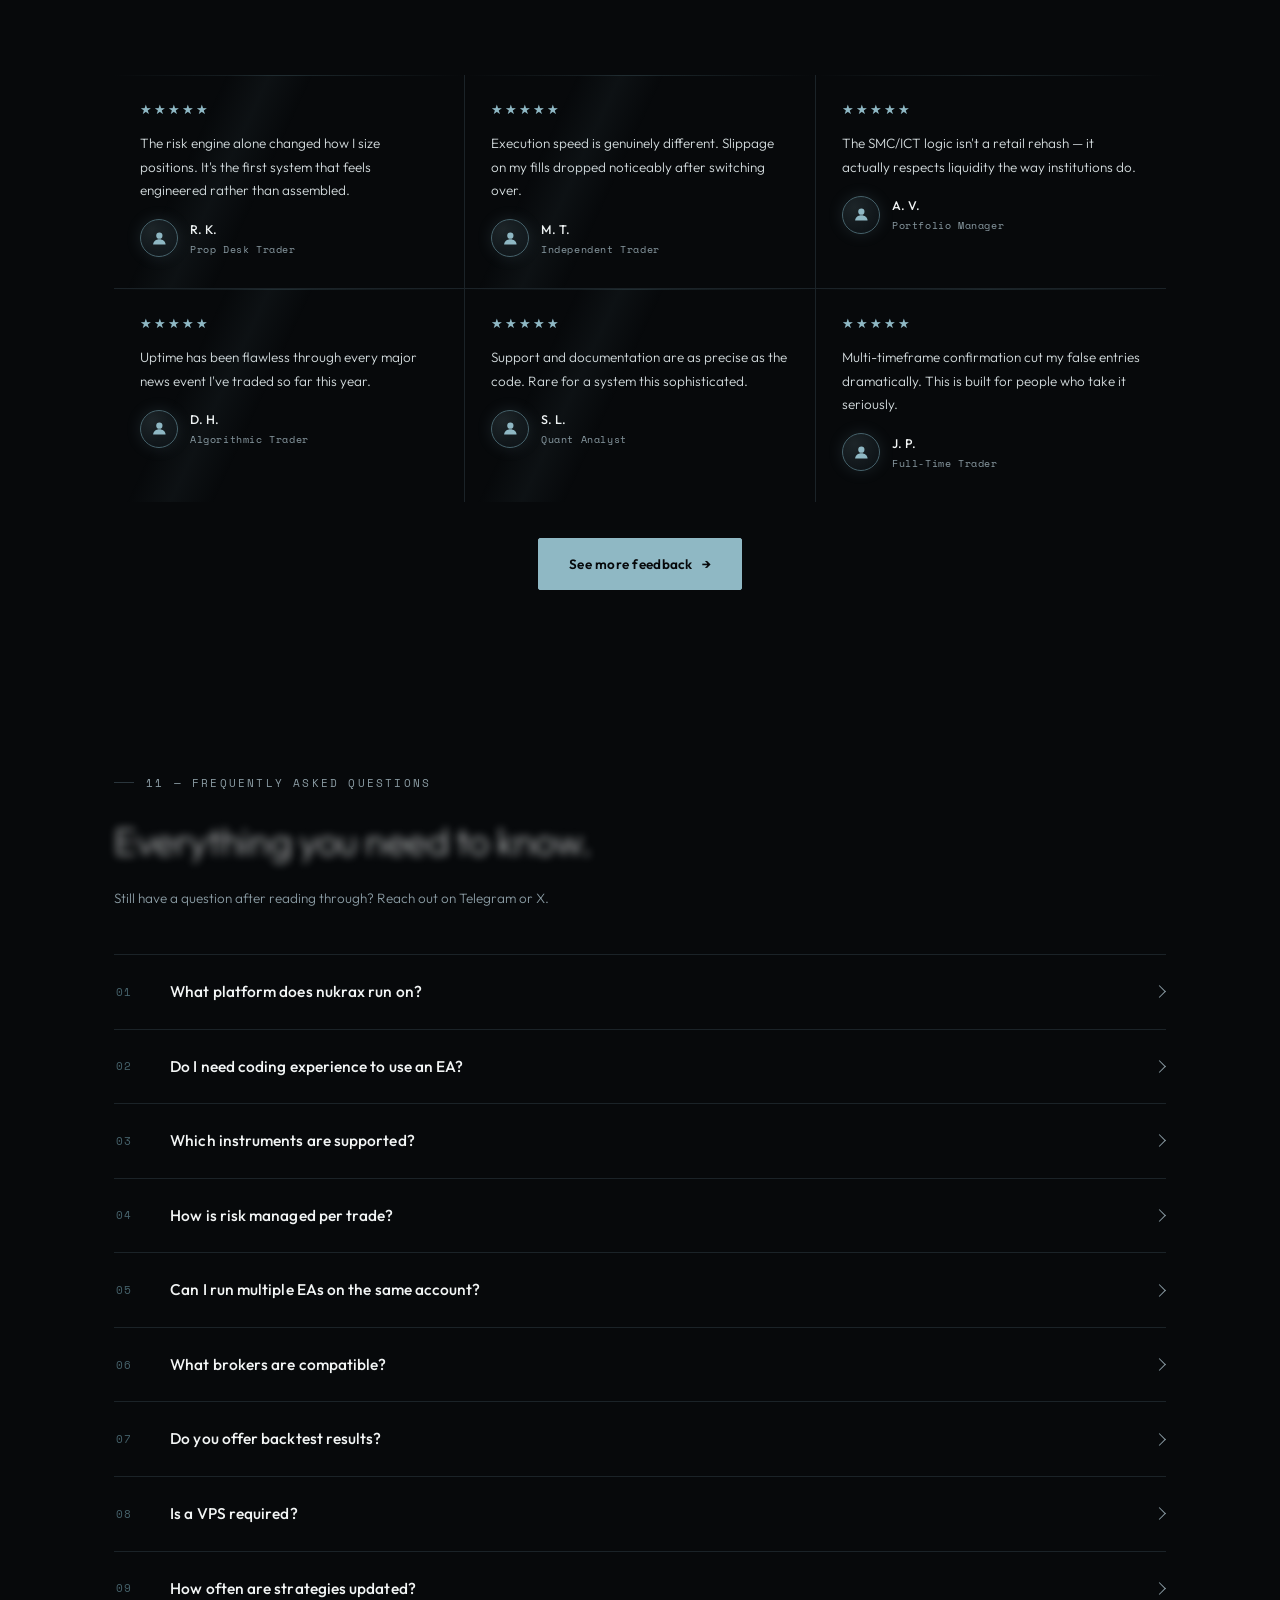
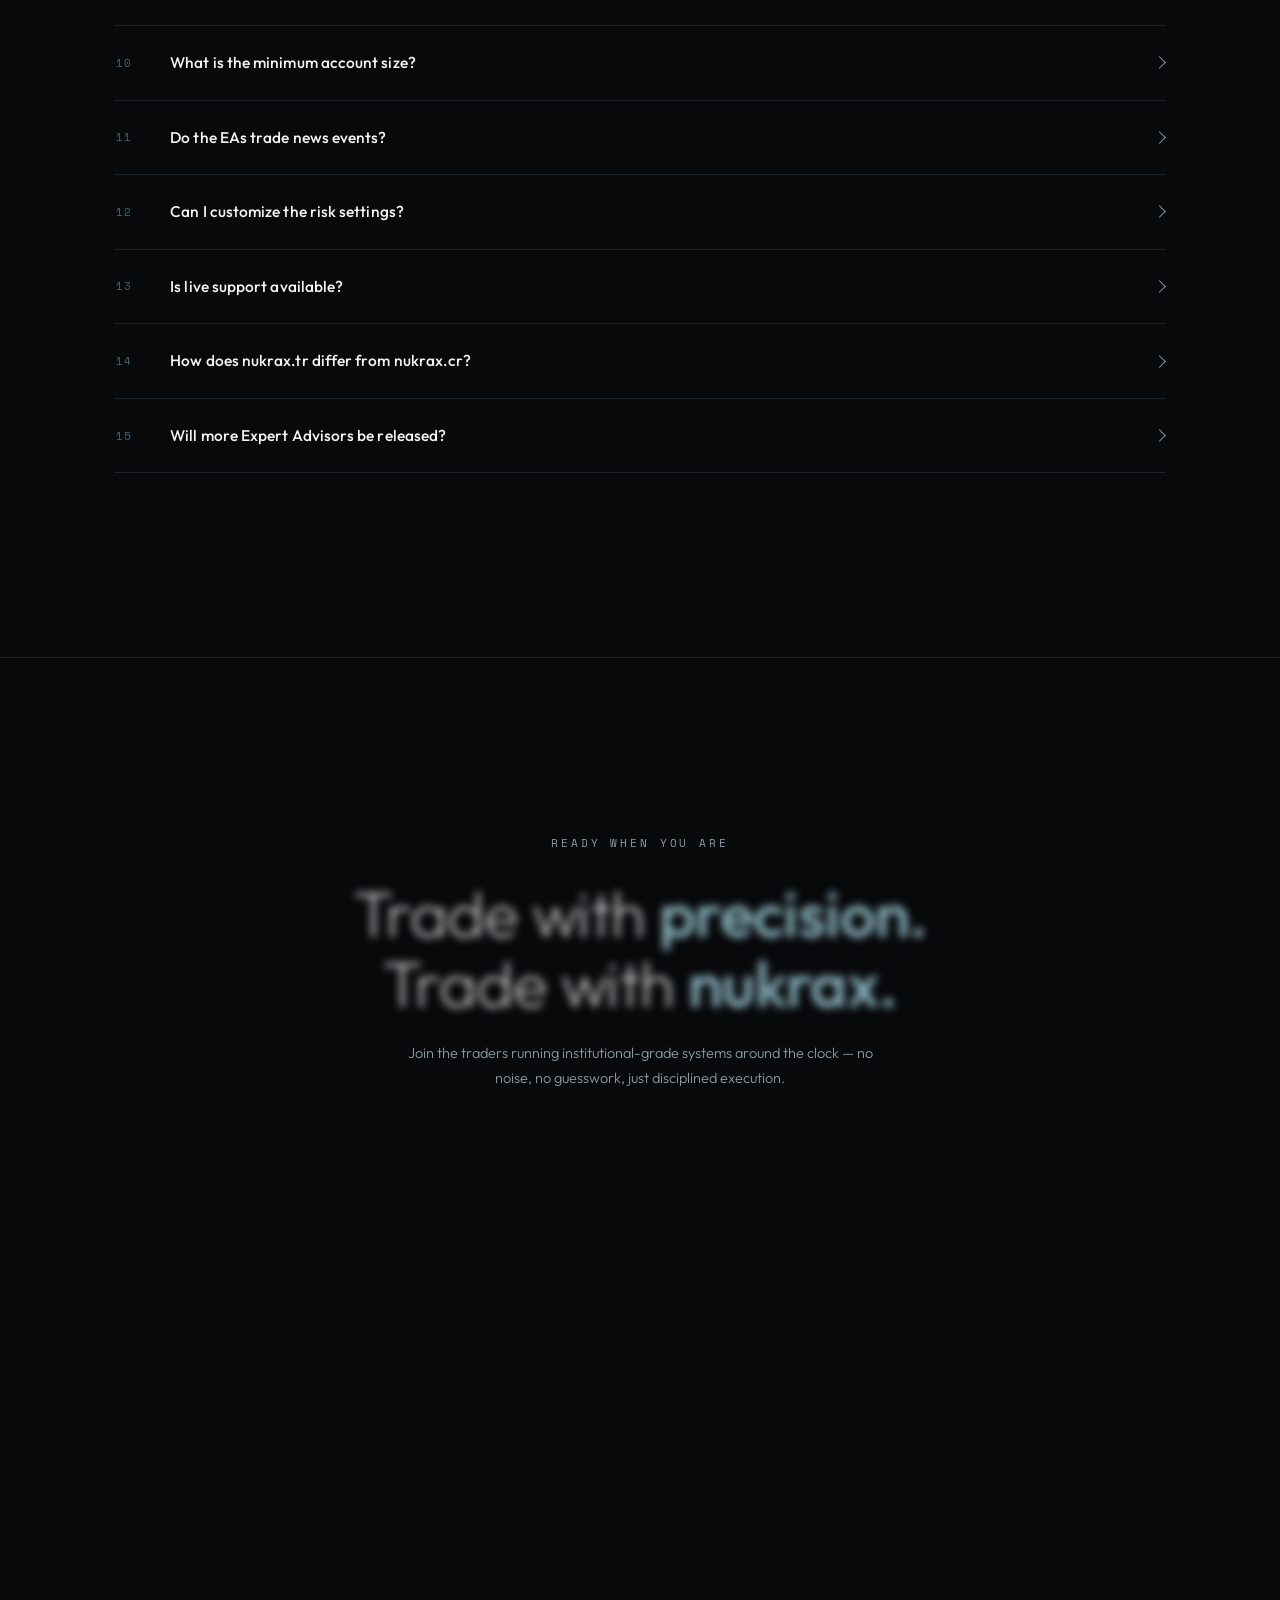
==== commit 7e111008: "Add files via upload" ====
--- a/index.html
+++ b/index.html
@@ -3,31 +3,31 @@
 <head>
 <meta charset="UTF-8"/>
 <meta name="viewport" content="width=device-width, initial-scale=1.0"/>
-<title>NUKRAX — Precision Tools for Elite Traders</title>
-<meta name="description" content="NUKRAX is a private trading ecosystem — institutional-grade Expert Advisors, SMC/ICT strategy systems, and live trading platforms for serious market participants."/>
-<link rel="icon" href="assets/logo.png" type="image/png"/>
+<title>nukrax</title>
+<meta name="description" content="A private ecosystem"/>
+<link rel="icon" href="assets/c-logo.png" type="image/png"/>
 
 <!-- Open Graph -->
 <meta property="og:type" content="website"/>
-<meta property="og:title" content="NUKRAX — Precision Tools for Elite Traders"/>
-<meta property="og:description" content="A private trading ecosystem — institutional-grade Expert Advisors, SMC/ICT strategy systems, and live trading infrastructure."/>
-<meta property="og:image" content="https://nukrax.shop/assets/logo.png"/>
+<meta property="og:title" content="nukrax"/>
+<meta property="og:description" content="A private ecosystem"/>
+<meta property="og:image" content="https://nukrax.shop/assets/c-logo.png"/>
 <meta property="og:url" content="https://nukrax.shop/"/>
 
 <!-- Twitter Card -->
 <meta name="twitter:card" content="summary_large_image"/>
-<meta name="twitter:title" content="NUKRAX — Precision Tools for Elite Traders"/>
-<meta name="twitter:description" content="A private trading ecosystem — institutional-grade Expert Advisors, SMC/ICT strategy systems, and live trading infrastructure."/>
-<meta name="twitter:image" content="https://nukrax.shop/assets/logo.png"/>
+<meta name="twitter:title" content="nukrax"/>
+<meta name="twitter:description" content="A private ecosystem"/>
+<meta name="twitter:image" content="https://nukrax.shop/assets/c-logo.png"/>
 
 <!-- Structured data -->
 <script type="application/ld+json">
 {
   "@context": "https://schema.org",
   "@type": "Organization",
-  "name": "NUKRAX",
+  "name": "nukrax",
   "url": "https://nukrax.shop",
-  "logo": "https://nukrax.shop/assets/logo.png",
+  "logo": "https://nukrax.shop/assets/c-logo.png",
   "sameAs": [
     "https://github.com/CosmoLanex",
     "https://github.com/nukrax",
@@ -41,6 +41,7 @@
 <link rel="preconnect" href="https://fonts.googleapis.com"/>
 <link rel="preconnect" href="https://fonts.gstatic.com" crossorigin/>
 <link href="https://fonts.googleapis.com/css2?family=Space+Mono:wght@400;700&family=Outfit:wght@200;300;400;500;600&display=swap" rel="stylesheet"/>
+<link rel="stylesheet" href="assets/hero-cube/heroCube.css"/>
 <style>
 
 /* ── Wordmark display face — used ONLY for the NUKRAX logotype ── */
@@ -54,7 +55,7 @@
 }
 
 :root {
-  --black:    #030507;
+  --black:    #07090B;
   --panel:    #0A0F13;
   --line:     #1B2328;
   --line-lit: #2A353C;
@@ -85,6 +86,19 @@
   line-height:1.65;
   -webkit-font-smoothing:antialiased;
   text-rendering:optimizeLegibility;
+  position:relative;
+}
+
+/* ── matte grain — a faint texture over the whole page so the black reads
+   as a matte surface rather than a flat glossy screen. Fixed + non-interactive,
+   sits above everything but never blocks clicks. ── */
+body::before{
+  content:'';
+  position:fixed;inset:0;
+  z-index:2000;pointer-events:none;
+  opacity:.035;
+  mix-blend-mode:overlay;
+  background-image:url("data:image/svg+xml;utf8,<svg xmlns='http://www.w3.org/2000/svg' width='140' height='140'><filter id='n'><feTurbulence type='fractalNoise' baseFrequency='0.85' numOctaves='2' stitchTiles='stitch'/></filter><rect width='100%25' height='100%25' filter='url(%23n)'/></svg>");
 }
 
 ::selection{background:rgba(143,184,196,0.22);color:var(--white)}
@@ -284,11 +298,11 @@
 }
 .link-inline:hover{color:var(--white);border-color:var(--line-lit)}
 
-.link-inline-glow{color:var(--accent);text-shadow:0 0 6px rgba(143,184,196,.5);animation:nkx-community-glow 2.6s ease-in-out infinite}
+.link-inline-glow{color:var(--accent);text-shadow:0 0 4px rgba(143,184,196,.28);animation:nkx-community-glow 3.4s ease-in-out infinite}
 .link-inline-glow:hover{color:var(--white)}
 @keyframes nkx-community-glow{
-  0%,100%{text-shadow:0 0 6px rgba(143,184,196,.5)}
-  50%{text-shadow:0 0 14px rgba(143,184,196,.9),0 0 4px rgba(143,184,196,.6)}
+  0%,100%{text-shadow:0 0 4px rgba(143,184,196,.28)}
+  50%{text-shadow:0 0 8px rgba(143,184,196,.42)}
 }
 
 .ripple{position:absolute;border-radius:50%;background:rgba(255,255,255,0.22);transform:scale(0);animation:ripple-anim .6s ease-out;pointer-events:none}
@@ -311,14 +325,43 @@
   top:50%;left:50%;
   width:min(900px,90vw);height:min(900px,90vw);
   transform:translate(-50%,-50%);
-  background:radial-gradient(circle at center, rgba(143,184,196,0.14), rgba(143,184,196,0.04) 45%, transparent 70%);
-  filter:blur(30px);
+  background:radial-gradient(circle at center, rgba(143,184,196,0.09), rgba(143,184,196,0.025) 45%, transparent 70%);
+  filter:blur(38px);
   pointer-events:none;
   z-index:0;
   transition:transform 1.1s var(--ease-out), opacity 1.2s var(--ease-out);
   opacity:0;
 }
 .hero-glow.active{opacity:1}
+
+.hero-content{
+  display:flex;flex-direction:column;align-items:center;
+}
+
+@media(min-width:960px){
+  .hero{
+    flex-direction:row;align-items:center;justify-content:space-between;
+    text-align:left;gap:clamp(50px,6vw,110px);
+    max-width:1320px;margin:0 auto;
+    padding-left:32px;padding-right:calc(var(--gutter) + 30px);
+  }
+  .hero-content{
+    align-items:flex-start;flex-shrink:0;max-width:600px;
+    margin-left:max(-80px, calc(-0.222 * (100vw - 960px)));
+  }
+  .hero-logo{font-size:clamp(50px,8vw,110px)}
+  .hero-tagline{margin-left:0;margin-right:0;font-size:clamp(15px,1.7vw,19px)}
+  .hero-ctas{justify-content:flex-start}
+  .hero-globe-wrap{
+    margin-top:0;flex-shrink:0;
+    width:min(480px,37vw);height:min(480px,37vw);
+  }
+}
+
+/* Tablet-ish lower end of the desktop range: cube slightly smaller. */
+@media(min-width:960px) and (max-width:1200px){
+  .hero-globe-wrap{width:min(300px,30vw);height:min(300px,30vw)}
+}
 
 .hero-label{
   position:relative;z-index:1;
@@ -377,14 +420,6 @@
   transition:opacity 1.6s var(--ease);
 }
 .hero-globe-wrap.active{opacity:1}
-#heroGlobe{width:100%;aspect-ratio:1;display:block}
-.hero-globe-label{
-  font-family:var(--font-m);font-size:9.5px;letter-spacing:.2em;
-  text-transform:uppercase;color:var(--muted);
-  display:flex;align-items:center;gap:8px;
-  white-space:nowrap;
-}
-.hero-globe-label .nav-dot{width:4px;height:4px}
 
 @keyframes fade-up{from{opacity:0;transform:translateY(14px)}to{opacity:1;transform:translateY(0)}}
 
@@ -599,7 +634,7 @@
 }
 .ea-preview-card:hover{
   transform:translateY(-4px);
-  background:rgba(143,184,196,0.035);
+  background:linear-gradient(160deg, rgba(143,184,196,0.05), rgba(143,184,196,0.015));
   box-shadow:0 18px 40px rgba(0,0,0,0.35);
   z-index:1;
 }
@@ -696,29 +731,44 @@
   .footer-bottom{flex-direction:column;align-items:flex-start}
 }
 
-/* ══════════ COOKIE BANNER (compact) ══════════ */
+/* ══════════ COOKIE BANNER — emerges from a point on the left edge ══════════
+   Sits higher up the left side (not tucked in the bottom corner). It reveals
+   via a circular clip-path that grows outward from a single point on its
+   left edge, paired with a short translateX drift — reads as if the panel
+   is unfurling out of an (invisible) dot anchored to the screen edge. On
+   dismiss the same clip-path collapses back down to that point. ── */
 #cookie-banner{
-  position:fixed;bottom:18px;left:18px;
+  position:fixed;top:38%;left:20px;
+  transform:translateY(-50%) translateX(-10px);
   max-width:320px;
   display:flex;align-items:center;gap:12px;
-  padding:12px 14px;border-radius:5px;
+  padding:16px 18px;border-radius:18px;
   background:rgba(10,15,19,0.94);
   border:1px solid var(--line);
   backdrop-filter:blur(14px);
   z-index:9000;
-  transform:translateY(140%);
+  clip-path:circle(0% at 0% 50%);
   opacity:0;
-  transition:transform .5s var(--ease-out),opacity .5s var(--ease-out);
-}
-#cookie-banner.visible{transform:translateY(0);opacity:1}
-#cookie-banner.hiding{transform:translateY(140%);opacity:0}
+  transform-origin:left center;
+  transition:clip-path .7s var(--ease),opacity .5s var(--ease-out),transform .7s var(--ease);
+}
+#cookie-banner.visible{
+  clip-path:circle(150% at 0% 50%);
+  opacity:1;
+  transform:translateY(-50%) translateX(0);
+}
+#cookie-banner.hiding{
+  clip-path:circle(0% at 0% 50%);
+  opacity:0;
+  transform:translateY(-50%) translateX(-10px);
+}
 .cookie-body{font-size:11px;color:var(--muted);line-height:1.5;flex:1}
 .cookie-body a{color:var(--accent);text-decoration:underline}
 .cookie-actions{display:flex;gap:6px;flex-shrink:0}
 .cookie-btn{
-  padding:7px 11px;border-radius:2px;cursor:pointer;
+  padding:8px 14px;border-radius:10px;cursor:pointer;
   font-family:var(--font-b);font-size:11px;font-weight:500;
-  transition:opacity .3s var(--ease);
+  transition:opacity .3s var(--ease),background .3s var(--ease),border-color .3s var(--ease);
   white-space:nowrap;
 }
 .cookie-btn-reject{background:transparent;color:var(--muted);border:1px solid var(--line)}
@@ -726,7 +776,15 @@
 .cookie-btn-accept{background:var(--white);color:var(--black);border:1px solid var(--white);font-weight:600}
 .cookie-btn-accept:hover{background:var(--accent);border-color:var(--accent)}
 
-@media(max-width:520px){#cookie-banner{left:12px;right:12px;bottom:12px;max-width:none}}
+@media(max-width:520px){
+  #cookie-banner{
+    top:auto;bottom:16px;left:12px;right:12px;max-width:none;
+    transform:translateX(-10px);
+    transform-origin:left center;
+  }
+  #cookie-banner.visible{transform:translateX(0)}
+  #cookie-banner.hiding{transform:translateX(-10px)}
+}
 
 /* ══════════ PREMIUM MOTION ENHANCEMENTS ══════════ */
 
@@ -794,7 +852,7 @@
 /* Buttons — hover lift + soft glow, press feedback */
 .btn{will-change:transform}
 .btn:hover{transform:translateY(-2px)}
-.btn-primary:hover{box-shadow:0 10px 30px rgba(143,184,196,0.22)}
+.btn-primary:hover{box-shadow:0 10px 26px rgba(143,184,196,0.15)}
 .btn:active{transform:translateY(0) scale(.97)}
 .nav-cta:active{transform:scale(.97)}
 
@@ -902,7 +960,7 @@
 .gauge-fill.idle-alive{animation:nkx-gauge-breathe 4.2s var(--ease-out) infinite}
 @keyframes nkx-gauge-breathe{
   0%,100%{filter:drop-shadow(0 0 0 rgba(143,184,196,0))}
-  50%{filter:drop-shadow(0 0 3px rgba(143,184,196,0.5))}
+  50%{filter:drop-shadow(0 0 3px rgba(143,184,196,0.3))}
 }
 .sentiment-dot{animation:nkx-dot-drift 5s var(--ease-out) infinite}
 @keyframes nkx-dot-drift{
@@ -1009,7 +1067,7 @@
   position:relative;
   transition:background .35s var(--ease),transform .4s var(--ease-out);
 }
-.x-cell:hover{background:rgba(143,184,196,0.035)}
+.x-cell:hover{background:linear-gradient(160deg, rgba(143,184,196,0.05), rgba(143,184,196,0.015))}
 
 .x-panel{
   border:1px solid var(--line);
@@ -1041,7 +1099,7 @@
   border-bottom:1px solid var(--line);
   transition:background .35s var(--ease);
 }
-.dash-card:hover{background:rgba(143,184,196,0.035)}
+.dash-card:hover{background:linear-gradient(160deg, rgba(143,184,196,0.05), rgba(143,184,196,0.015))}
 .dash-card-label{
   font-family:var(--font-m);font-size:10px;letter-spacing:.12em;
   text-transform:uppercase;color:var(--muted);margin-bottom:18px;
@@ -1089,7 +1147,7 @@
   transform:translate(-50%,-50%);
   left:0%;
   transition:left 1.2s var(--ease);
-  box-shadow:0 0 10px rgba(143,184,196,0.5);
+  box-shadow:0 0 8px rgba(143,184,196,0.3);
 }
 .sentiment-track.visible .sentiment-dot{left:var(--pos,50%)}
 
@@ -1123,7 +1181,7 @@
   margin-bottom:16px;
   transition:background .4s var(--ease),border-color .4s var(--ease),box-shadow .4s var(--ease);
 }
-.timeline-step.visible .timeline-dot{background:var(--accent);border-color:var(--accent);box-shadow:0 0 10px rgba(143,184,196,0.4)}
+.timeline-step.visible .timeline-dot{background:var(--accent);border-color:var(--accent);box-shadow:0 0 8px rgba(143,184,196,0.28)}
 .timeline-line{
   flex:0 0 auto;width:52px;align-self:flex-start;
   margin-top:31.5px;
@@ -1160,7 +1218,7 @@
   border-right:1px solid var(--line);border-bottom:1px solid var(--line);
   transition:transform .4s var(--ease-out),background .35s var(--ease);
 }
-.why-card:hover{transform:translateY(-4px);background:rgba(143,184,196,0.035)}
+.why-card:hover{transform:translateY(-4px);background:linear-gradient(160deg, rgba(143,184,196,0.05), rgba(143,184,196,0.015))}
 .why-icon{
   width:36px;height:36px;margin-bottom:20px;
   display:flex;align-items:center;justify-content:center;
@@ -1220,7 +1278,7 @@
   padding:28px 24px;
   transition:background .35s var(--ease);
 }
-.stack-card:hover{background:rgba(143,184,196,0.035)}
+.stack-card:hover{background:linear-gradient(160deg, rgba(143,184,196,0.05), rgba(143,184,196,0.015))}
 .stack-icon{
   width:34px;height:34px;border-radius:6px;
   border:1px solid var(--line-lit);
@@ -1286,7 +1344,7 @@
   transition:background .35s var(--ease),transform .4s var(--ease-out);
 }
 a.testimonial-card{cursor:pointer}
-.testimonial-card:hover{background:rgba(143,184,196,0.035)}
+.testimonial-card:hover{background:linear-gradient(160deg, rgba(143,184,196,0.05), rgba(143,184,196,0.015))}
 a.testimonial-card:hover{transform:translateY(-3px)}
 .testimonial-quote{font-size:13.5px;color:var(--text);line-height:1.75;font-weight:300}
 .testimonial-person{display:flex;align-items:center;gap:12px}
@@ -1303,7 +1361,7 @@
   box-shadow:0 0 16px rgba(143,184,196,0.14);
 }
 .avatar svg{width:52%;height:52%}
-.avatar-lg{width:72px;height:72px;box-shadow:0 0 26px rgba(143,184,196,0.2)}
+.avatar-lg{width:72px;height:72px;box-shadow:0 0 20px rgba(143,184,196,0.14)}
 
 /* Star rating — mono-character stars, accent fill clipped by width */
 .star-rating{position:relative;display:inline-block;font-family:var(--font-m);font-size:13px;letter-spacing:2px;line-height:1;height:13px}
@@ -1342,8 +1400,8 @@
   position:absolute;top:50%;left:50%;
   width:min(1000px,110vw);height:min(700px,80vw);
   transform:translate(-50%,-50%);
-  background:radial-gradient(circle at center, rgba(143,184,196,0.16), rgba(143,184,196,0.03) 45%, transparent 72%);
-  filter:blur(40px);
+  background:radial-gradient(circle at center, rgba(143,184,196,0.10), rgba(143,184,196,0.02) 45%, transparent 72%);
+  filter:blur(46px);
   z-index:0;pointer-events:none;
   opacity:0;
   transition:opacity 1.4s var(--ease);
@@ -1424,27 +1482,31 @@
 <!-- HERO -->
 <section class="hero" id="heroSection">
   <div class="hero-glow" id="heroGlow"></div>
-  <p class="hero-label">Est. 2024 &nbsp;/&nbsp; <span>Professional Trading Suite</span></p>
-  <h1 class="hero-logo" aria-label="NUKRAX">NUKRAX</h1>
-  <p class="hero-tagline">Precision tools for elite traders.</p>
-  <div class="hero-divider"></div>
-  <div class="hero-ctas">
-    <a href="ea-selection.html" class="btn btn-primary" id="btn-ea">
-      Explore Expert Advisors
-      <span class="btn-arrow">→</span>
-    </a>
-    <a href="community.html" class="link-inline link-inline-glow" id="btn-community">
-      COMMUNITY <span class="btn-arrow">→</span>
-    </a>
-    <a href="redirect.html?dest=tr" class="link-inline" id="btn-tr">
-      nukrax.tr <span class="btn-arrow">↗</span>
-    </a>
-    <a href="nukrax-cr.html" class="link-inline" id="btn-cr">
-      nukrax.cr <span class="btn-arrow">↗</span>
-    </a>
+  <div class="hero-content">
+    <p class="hero-label">Est. 2024 &nbsp;/&nbsp; <span>Professional Trading Suite</span></p>
+    <h1 class="hero-logo" aria-label="NUKRAX">NUKRAX</h1>
+    <p class="hero-tagline">Precision tools for elite traders.</p>
+    <div class="hero-divider"></div>
+    <div class="hero-ctas">
+      <a href="ea-selection.html" class="btn btn-primary" id="btn-ea">
+        Explore Expert Advisors
+        <span class="btn-arrow">→</span>
+      </a>
+      <a href="community.html" class="link-inline link-inline-glow" id="btn-community">
+        COMMUNITY <span class="btn-arrow">→</span>
+      </a>
+      <a href="redirect.html?dest=tr" class="link-inline" id="btn-tr">
+        nukrax.tr <span class="btn-arrow">↗</span>
+      </a>
+      <a href="nukrax-cr.html" class="link-inline" id="btn-cr">
+        nukrax.cr <span class="btn-arrow">↗</span>
+      </a>
+    </div>
   </div>
   <div class="hero-globe-wrap" id="heroGlobeWrap">
-    <canvas id="heroGlobe" aria-hidden="true"></canvas>
+    <div class="cube-scene" id="cubeScene">
+      <canvas id="heroCubeCanvas"></canvas>
+    </div>
     <div class="hero-globe-label"><div class="nav-dot"></div> Precision Signal Core</div>
   </div>
 </section>
@@ -2312,158 +2374,6 @@
   }
 })();
 
-/* ── PRECISION SIGNAL CORE — rotating faceted 3D gem, the hero's signature
-   element. Pure canvas 2D with hand-rolled 3D projection (no libraries):
-   an eight-facet core is depth-sorted and lit per-facet, tilts gently
-   toward the cursor, and throws a slow glint across its brightest face —
-   reads as a cut instrument rather than a generic sphere or cube. ── */
-(function(){
-  const wrap = document.getElementById('heroGlobeWrap');
-  const canvas = document.getElementById('heroGlobe');
-  if(!wrap || !canvas) return;
-  const ctx = canvas.getContext('2d');
-  const REDUCE = window.matchMedia('(prefers-reduced-motion: reduce)').matches;
-
-  let DPR, size;
-  function resize(){
-    DPR = Math.min(window.devicePixelRatio || 1, 2);
-    size = wrap.clientWidth;
-    canvas.width = size * DPR;
-    canvas.height = size * DPR;
-    ctx.setTransform(DPR, 0, 0, DPR, 0, 0);
-    draw();
-  }
-
-  // Base geometry: an octahedron stretched vertically into a cut-gem
-  // silhouette (sharper than a sphere or cube, reads as "precision-cut").
-  const V = [
-    [0, 1.32, 0], [0, -1.32, 0],   // apex, base tip
-    [1, 0, 0], [-1, 0, 0],          // right, left
-    [0, 0, 1], [0, 0, -1],          // front, back
-  ];
-  const F = [
-    [0,2,4],[0,4,3],[0,3,5],[0,5,2],
-    [1,4,2],[1,3,4],[1,5,3],[1,2,5],
-  ];
-
-  let spin = 0;
-  let tiltX = 0, tiltY = 0;           // idle wobble
-  let mouseTiltX = 0, mouseTiltY = 0; // eased toward cursor target
-  let targetTiltX = 0, targetTiltY = 0;
-  let running = true;
-
-  function rotatePoint([x,y,z], rx, ry){
-    // rotate around X
-    let y1 = y * Math.cos(rx) - z * Math.sin(rx);
-    let z1 = y * Math.sin(rx) + z * Math.cos(rx);
-    // rotate around Y
-    let x2 = x * Math.cos(ry) + z1 * Math.sin(ry);
-    let z2 = -x * Math.sin(ry) + z1 * Math.cos(ry);
-    return [x2, y1, z2];
-  }
-
-  function draw(){
-    if(!size) return;
-    const cx = size / 2, cy = size / 2;
-    const R = size * 0.30;
-    const camDist = 3.4, focal = 3.0;
-    const rx = tiltX + mouseTiltY, ry = spin + mouseTiltX;
-
-    ctx.clearRect(0, 0, size, size);
-
-    // ambient glow behind the core
-    const glow = ctx.createRadialGradient(cx, cy, R*0.2, cx, cy, R*1.9);
-    glow.addColorStop(0, 'rgba(143,184,196,0.16)');
-    glow.addColorStop(1, 'rgba(143,184,196,0)');
-    ctx.fillStyle = glow;
-    ctx.fillRect(0, 0, size, size);
-
-    const rotated = V.map(v => rotatePoint(v, rx, ry));
-
-    const faces = F.map(f=>{
-      const [a,b,c] = f.map(i => rotated[i]);
-      // face normal
-      const ux=b[0]-a[0], uy=b[1]-a[1], uz=b[2]-a[2];
-      const vx=c[0]-a[0], vy=c[1]-a[1], vz=c[2]-a[2];
-      let nx = uy*vz - uz*vy, ny = uz*vx - ux*vz, nz = ux*vy - uy*vx;
-      const nl = Math.hypot(nx,ny,nz) || 1;
-      nx/=nl; ny/=nl; nz/=nl;
-      const cz = (a[2]+b[2]+c[2])/3;
-      const brightness = Math.max(0, nz*0.85 + 0.15);
-      return { pts:[a,b,c], cz, brightness };
-    }).sort((f1,f2)=> f1.cz - f2.cz);
-
-    function proj(p){
-      const denom = camDist - p[2];
-      const s = focal / denom;
-      return [cx + p[0]*s*R, cy + p[1]*s*R];
-    }
-
-    let brightestFace = null;
-    faces.forEach(f=>{
-      const pts = f.pts.map(proj);
-      const alpha = 0.05 + f.brightness * 0.30;
-      ctx.beginPath();
-      ctx.moveTo(pts[0][0], pts[0][1]);
-      ctx.lineTo(pts[1][0], pts[1][1]);
-      ctx.lineTo(pts[2][0], pts[2][1]);
-      ctx.closePath();
-      ctx.fillStyle = `rgba(143,184,196,${alpha.toFixed(3)})`;
-      ctx.fill();
-      ctx.strokeStyle = `rgba(143,184,196,${(0.18 + f.brightness*0.55).toFixed(3)})`;
-      ctx.lineWidth = 1;
-      ctx.stroke();
-      if(!brightestFace || f.brightness > brightestFace.brightness) brightestFace = { ...f, pts };
-    });
-
-    // slow glint sweeping across the brightest facet
-    if(brightestFace && brightestFace.brightness > 0.45){
-      const t = REDUCE ? 0.5 : (Math.sin(performance.now()/1400) * 0.5 + 0.5);
-      const [p0,p1,p2] = brightestFace.pts;
-      const gx = p0[0] + (p1[0]-p0[0])*t, gy = p0[1] + (p1[1]-p0[1])*t;
-      const glint = ctx.createRadialGradient(gx, gy, 0, gx, gy, R*0.5);
-      const ga = (brightestFace.brightness-0.45) * 0.5;
-      glint.addColorStop(0, `rgba(242,245,245,${ga.toFixed(3)})`);
-      glint.addColorStop(1, 'rgba(242,245,245,0)');
-      ctx.beginPath();
-      ctx.moveTo(p0[0], p0[1]); ctx.lineTo(p1[0], p1[1]); ctx.lineTo(p2[0], p2[1]);
-      ctx.closePath();
-      ctx.fillStyle = glint;
-      ctx.fill();
-    }
-  }
-
-  function tick(){
-    if(!running) return;
-    spin += 0.0032;
-    tiltX = Math.sin(performance.now()/2600) * 0.12;
-    mouseTiltX += (targetTiltX - mouseTiltX) * 0.06;
-    mouseTiltY += (targetTiltY - mouseTiltY) * 0.06;
-    draw();
-    if(!REDUCE) requestAnimationFrame(tick);
-  }
-
-  if(!REDUCE){
-    window.addEventListener('mousemove', (e)=>{
-      const rect = wrap.getBoundingClientRect();
-      const cx = rect.left + rect.width/2, cy = rect.top + rect.height/2;
-      const dx = (e.clientX - cx) / (window.innerWidth/2);
-      const dy = (e.clientY - cy) / (window.innerHeight/2);
-      targetTiltX = Math.max(-1,Math.min(1,dx)) * 0.5;
-      targetTiltY = Math.max(-1,Math.min(1,dy)) * 0.3;
-    }, { passive:true });
-  }
-
-  resize();
-  window.addEventListener('resize', resize, { passive:true });
-  document.addEventListener('visibilitychange', ()=>{
-    running = !document.hidden;
-    if(running && !REDUCE) requestAnimationFrame(tick);
-  });
-  requestAnimationFrame(()=>wrap.classList.add('active'));
-  if(REDUCE){ draw(); } else { requestAnimationFrame(tick); }
-})();
-
 /* ── 3D ICON TILT — feature icons tilt toward the pointer on hover, a
    light touch of depth to match the hero's faceted core. ── */
 (function(){
@@ -2965,7 +2875,7 @@
     banner.classList.add('hiding');
     banner.classList.remove('visible');
     try { localStorage.setItem(STORAGE_KEY, choice); } catch(e) {}
-    setTimeout(() => banner.remove(), 650);
+    setTimeout(() => banner.remove(), 720);
   }
 
   document.getElementById('cookie-accept').addEventListener('click', () => dismiss('accepted'));
@@ -2975,5 +2885,9 @@
 
 <script type="module" src="assets/ai/widget.js"></script>
 <script type="module" src="assets/auth/auth-widget.js"></script>
+<script type="module">
+  import { initHeroCube } from './assets/hero-cube/heroCube.js';
+  initHeroCube({ canvasId: 'heroCubeCanvas', hostId: 'cubeScene', wrapId: 'heroGlobeWrap' });
+</script>
 </body>
 </html>
